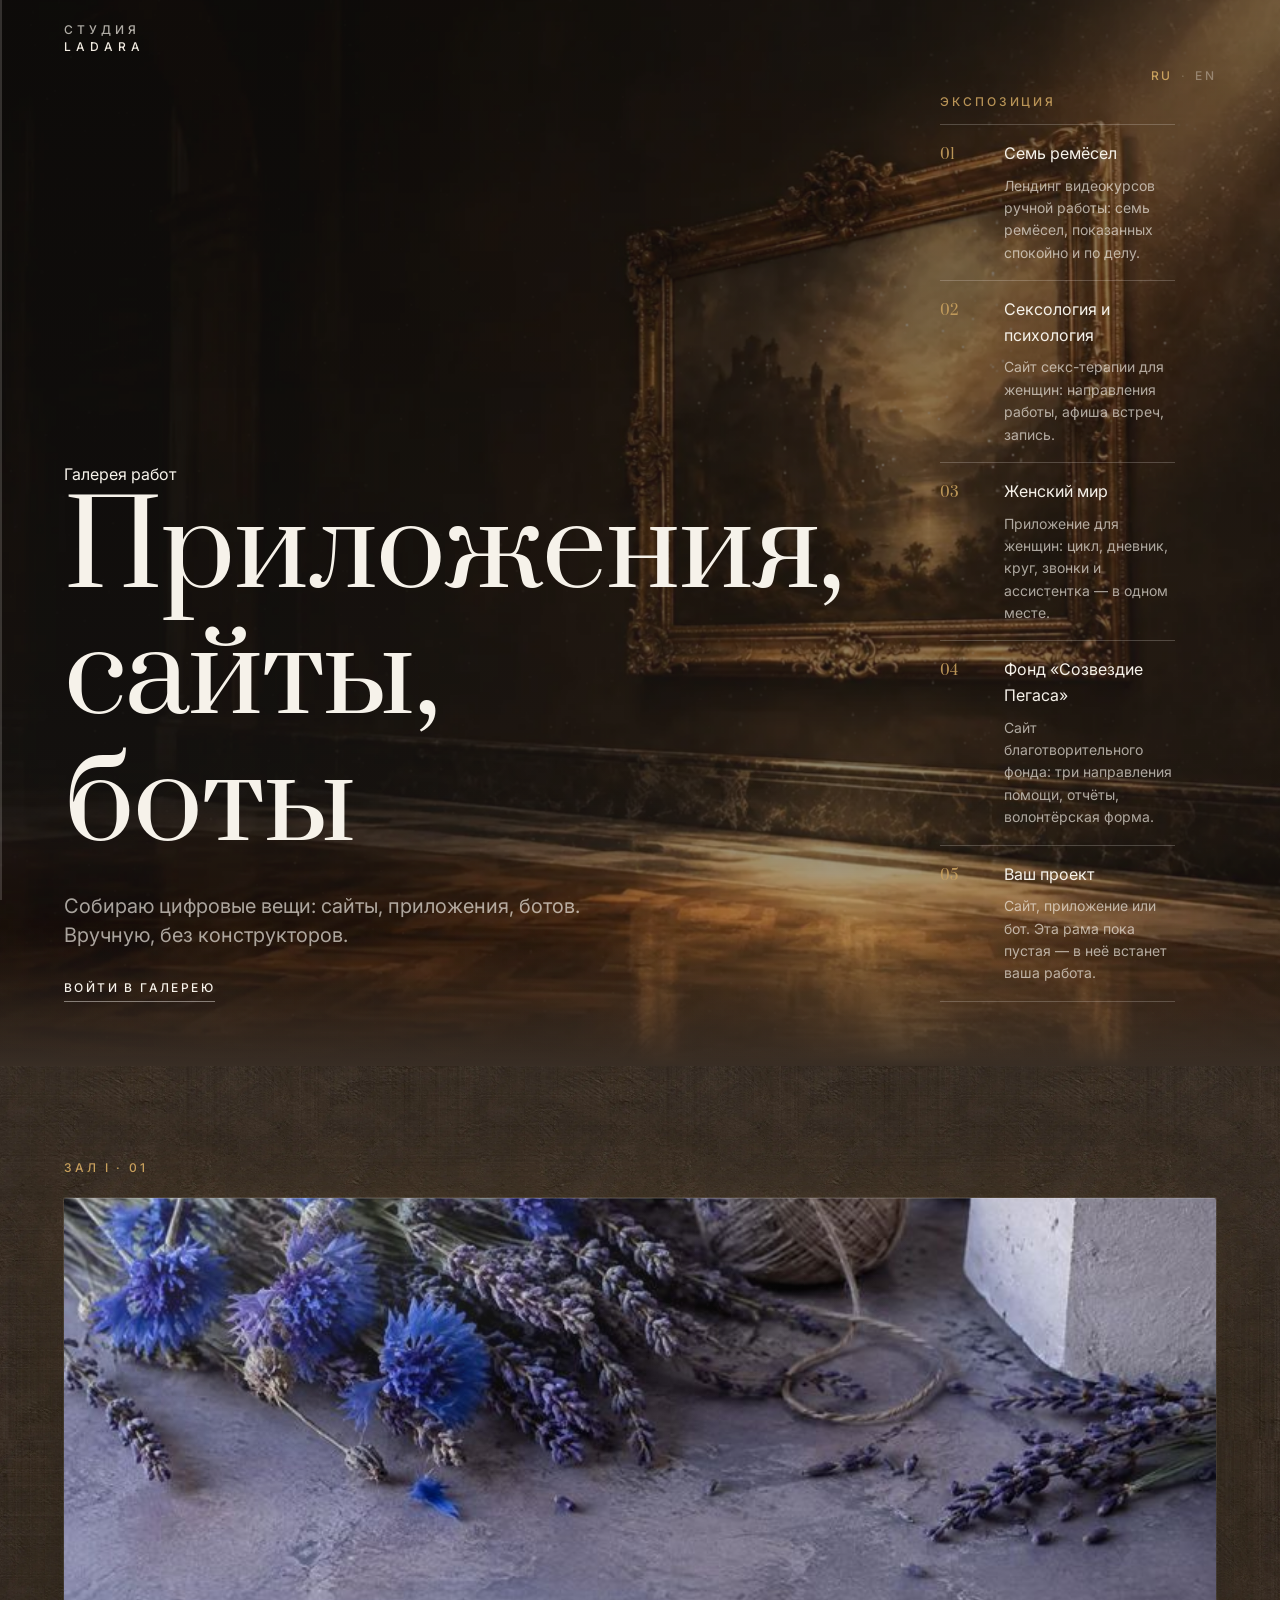
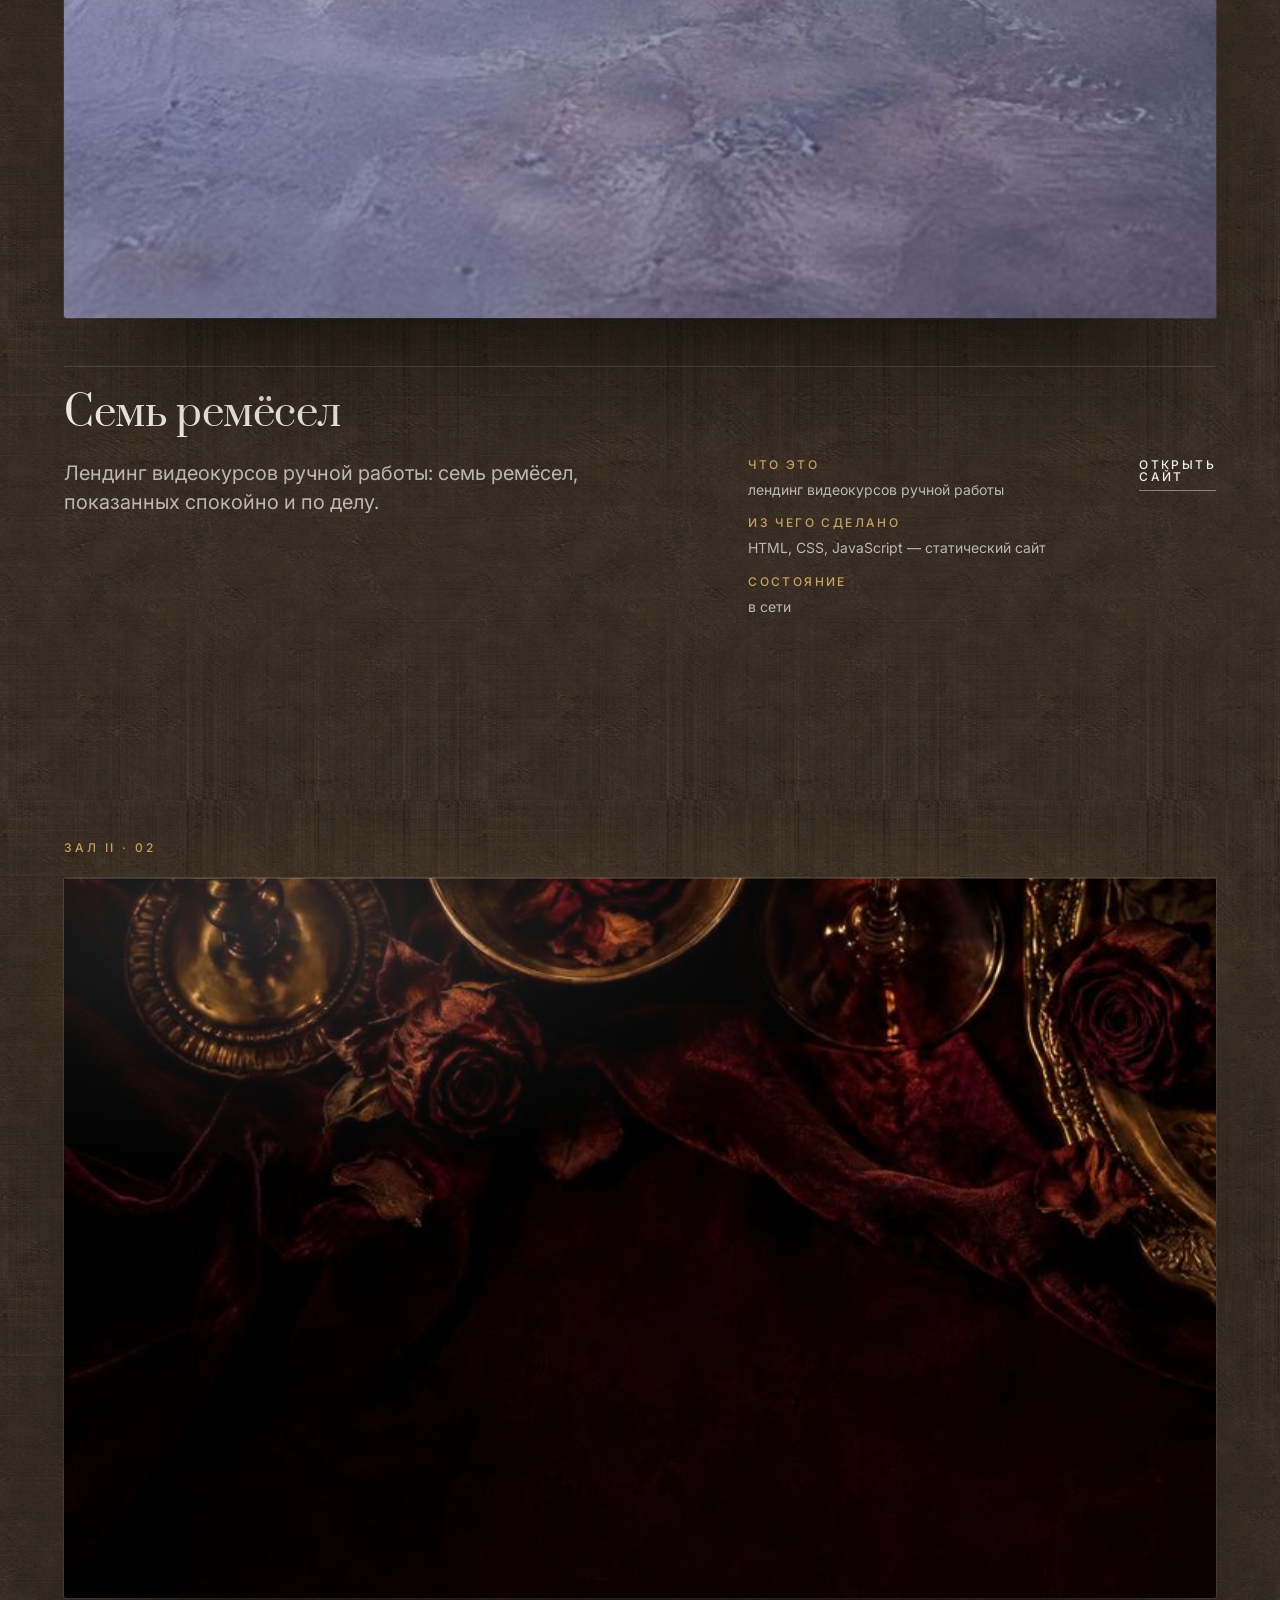
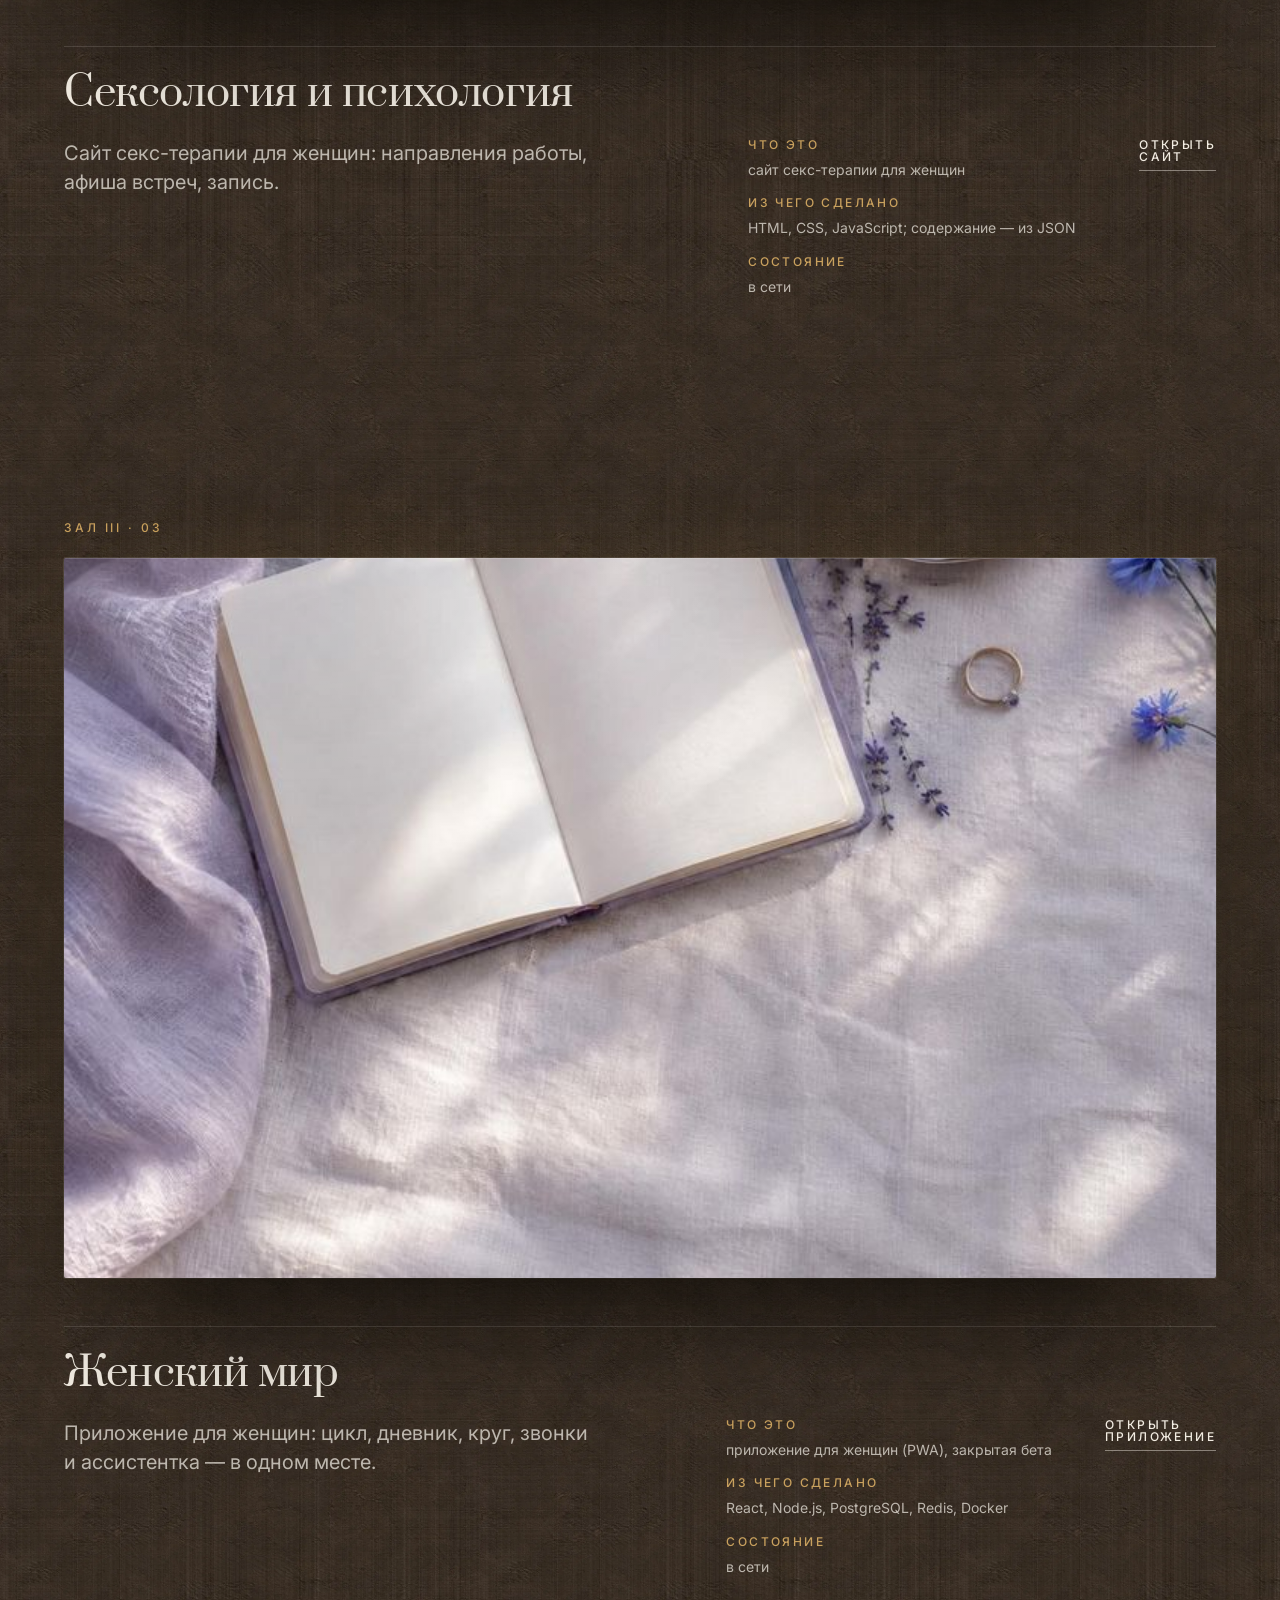
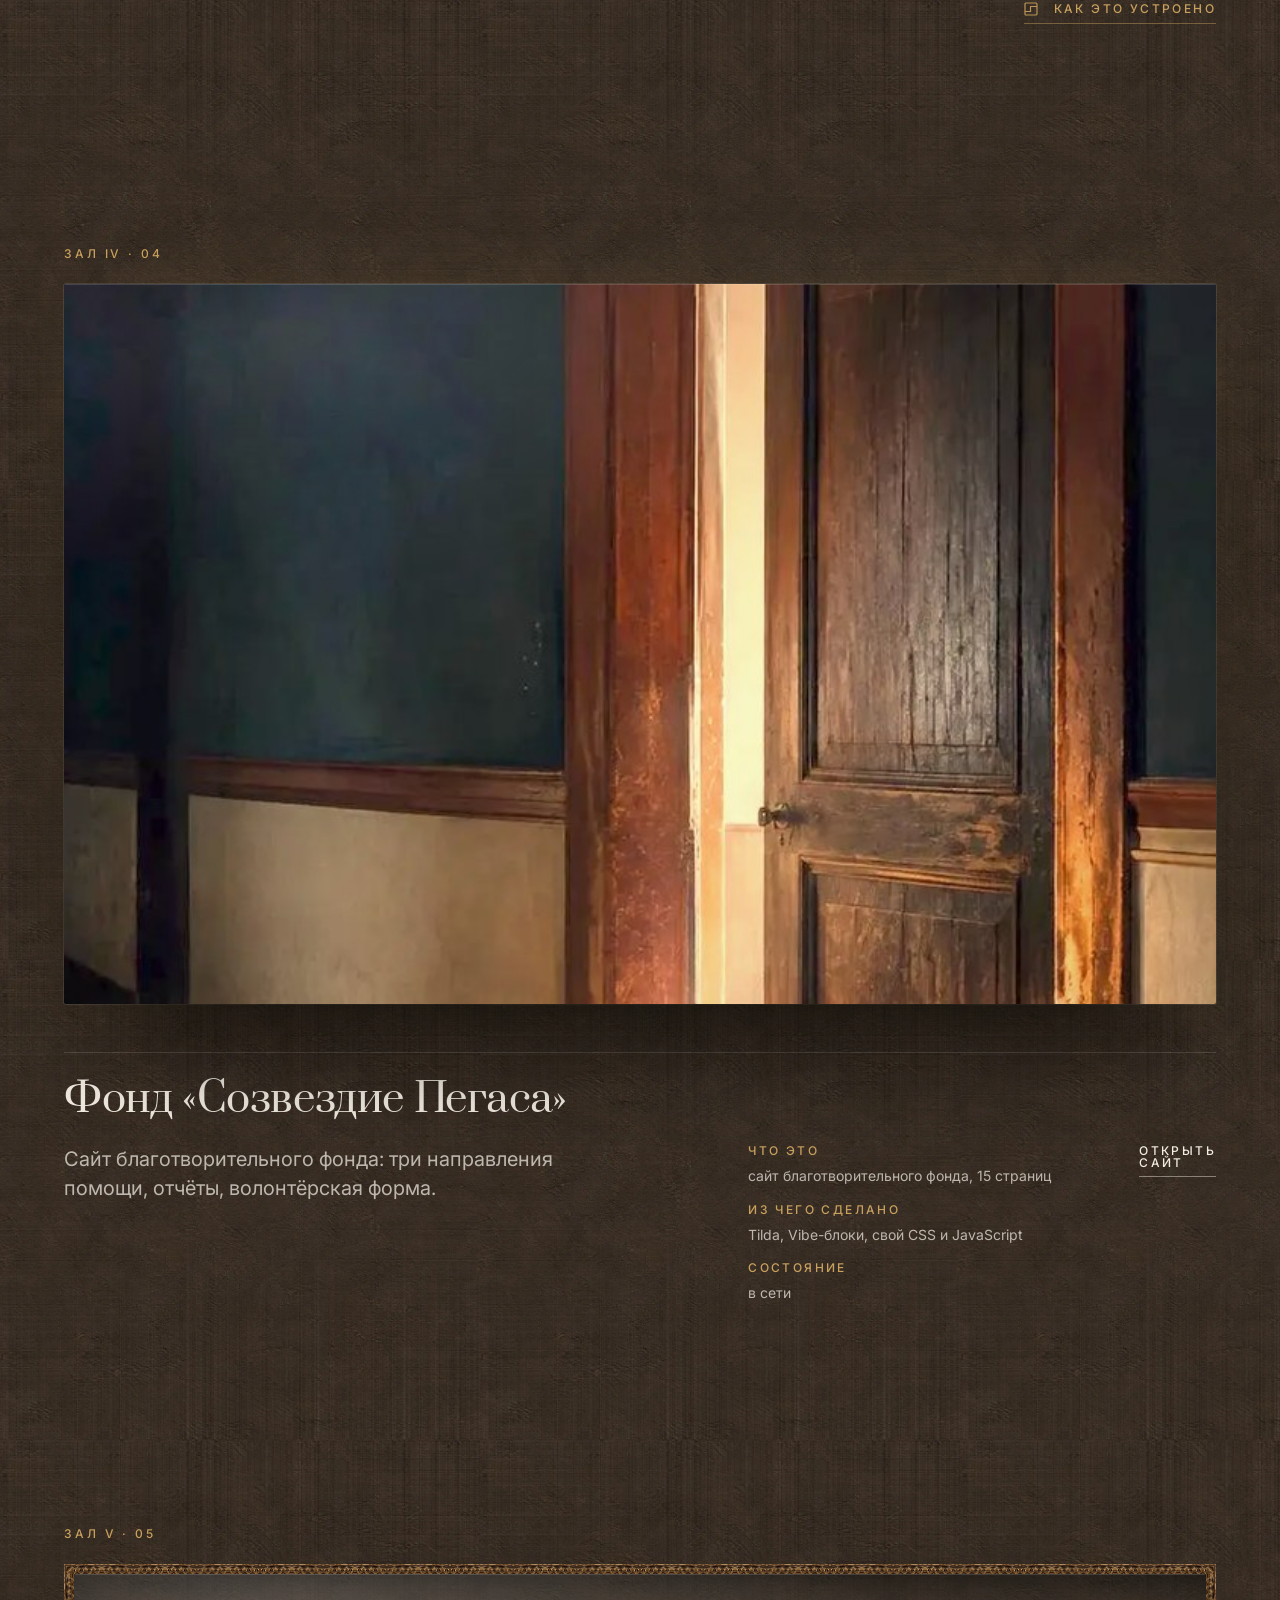
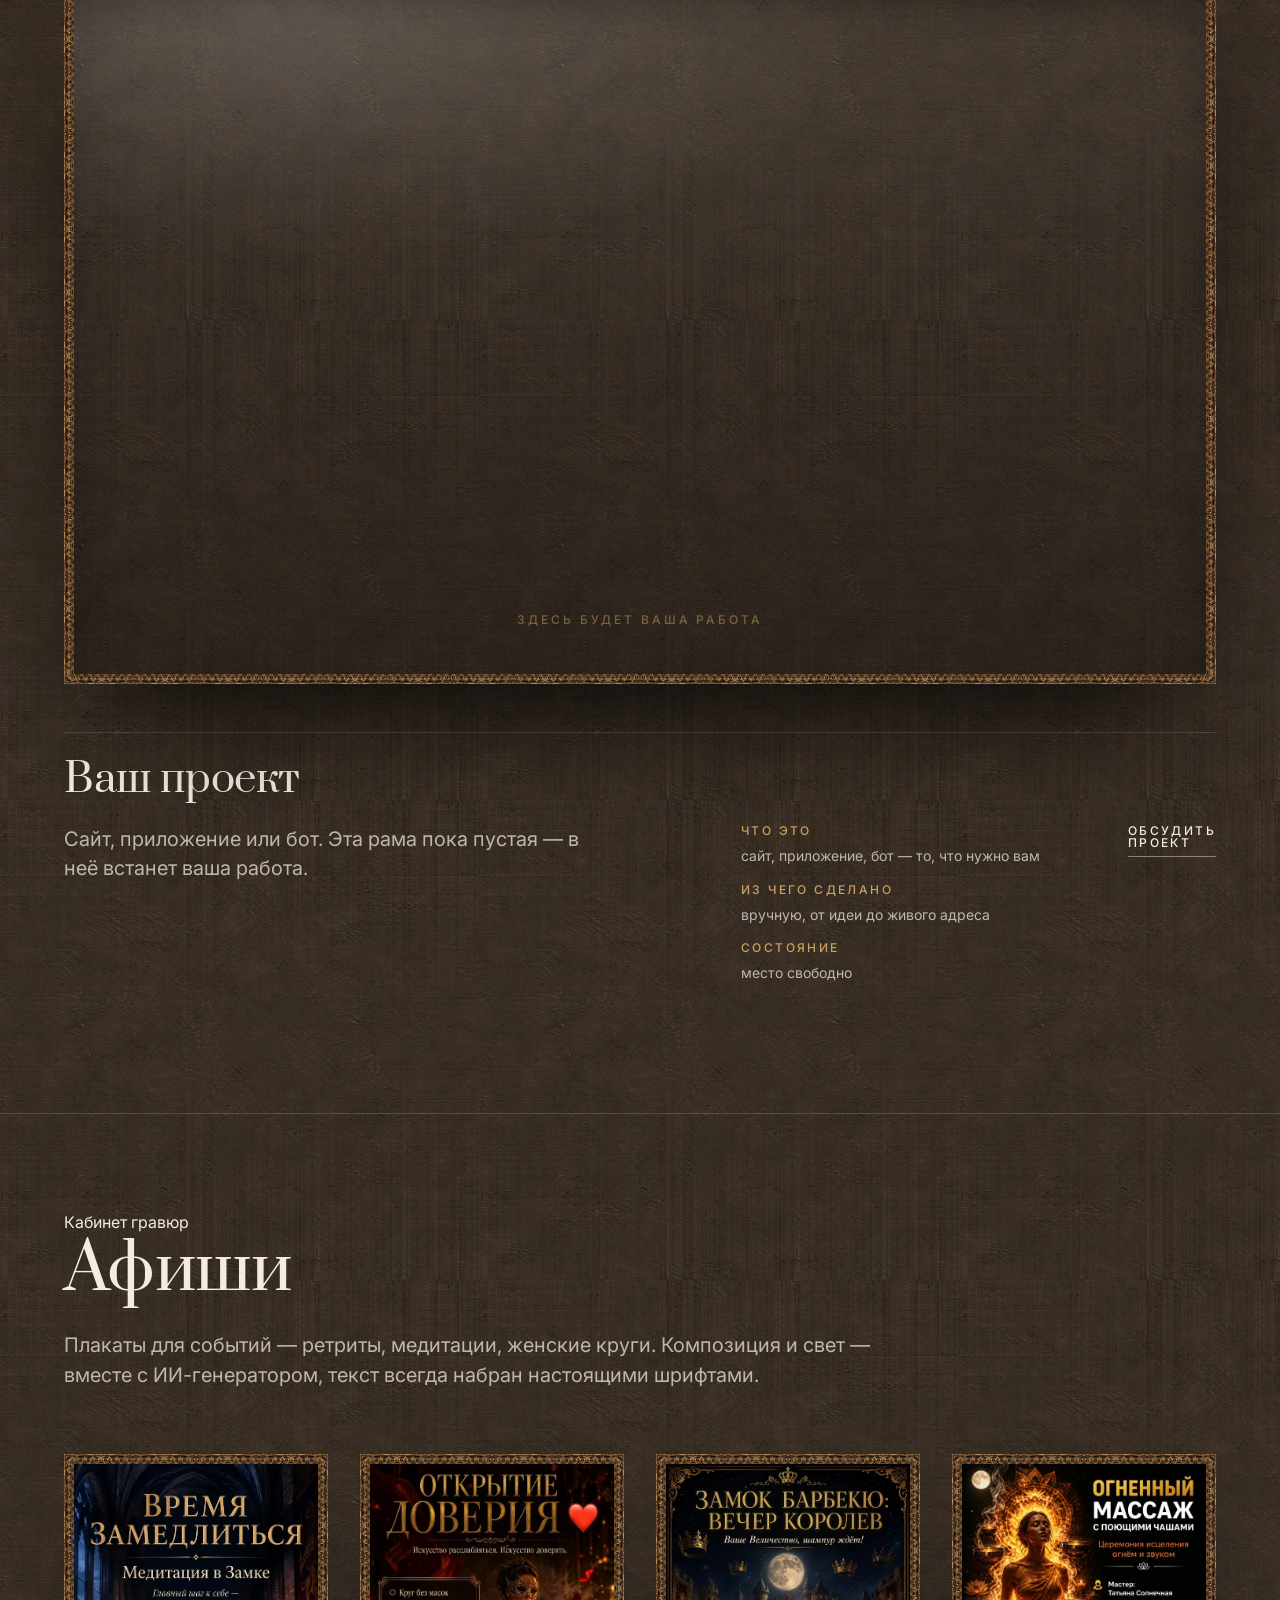
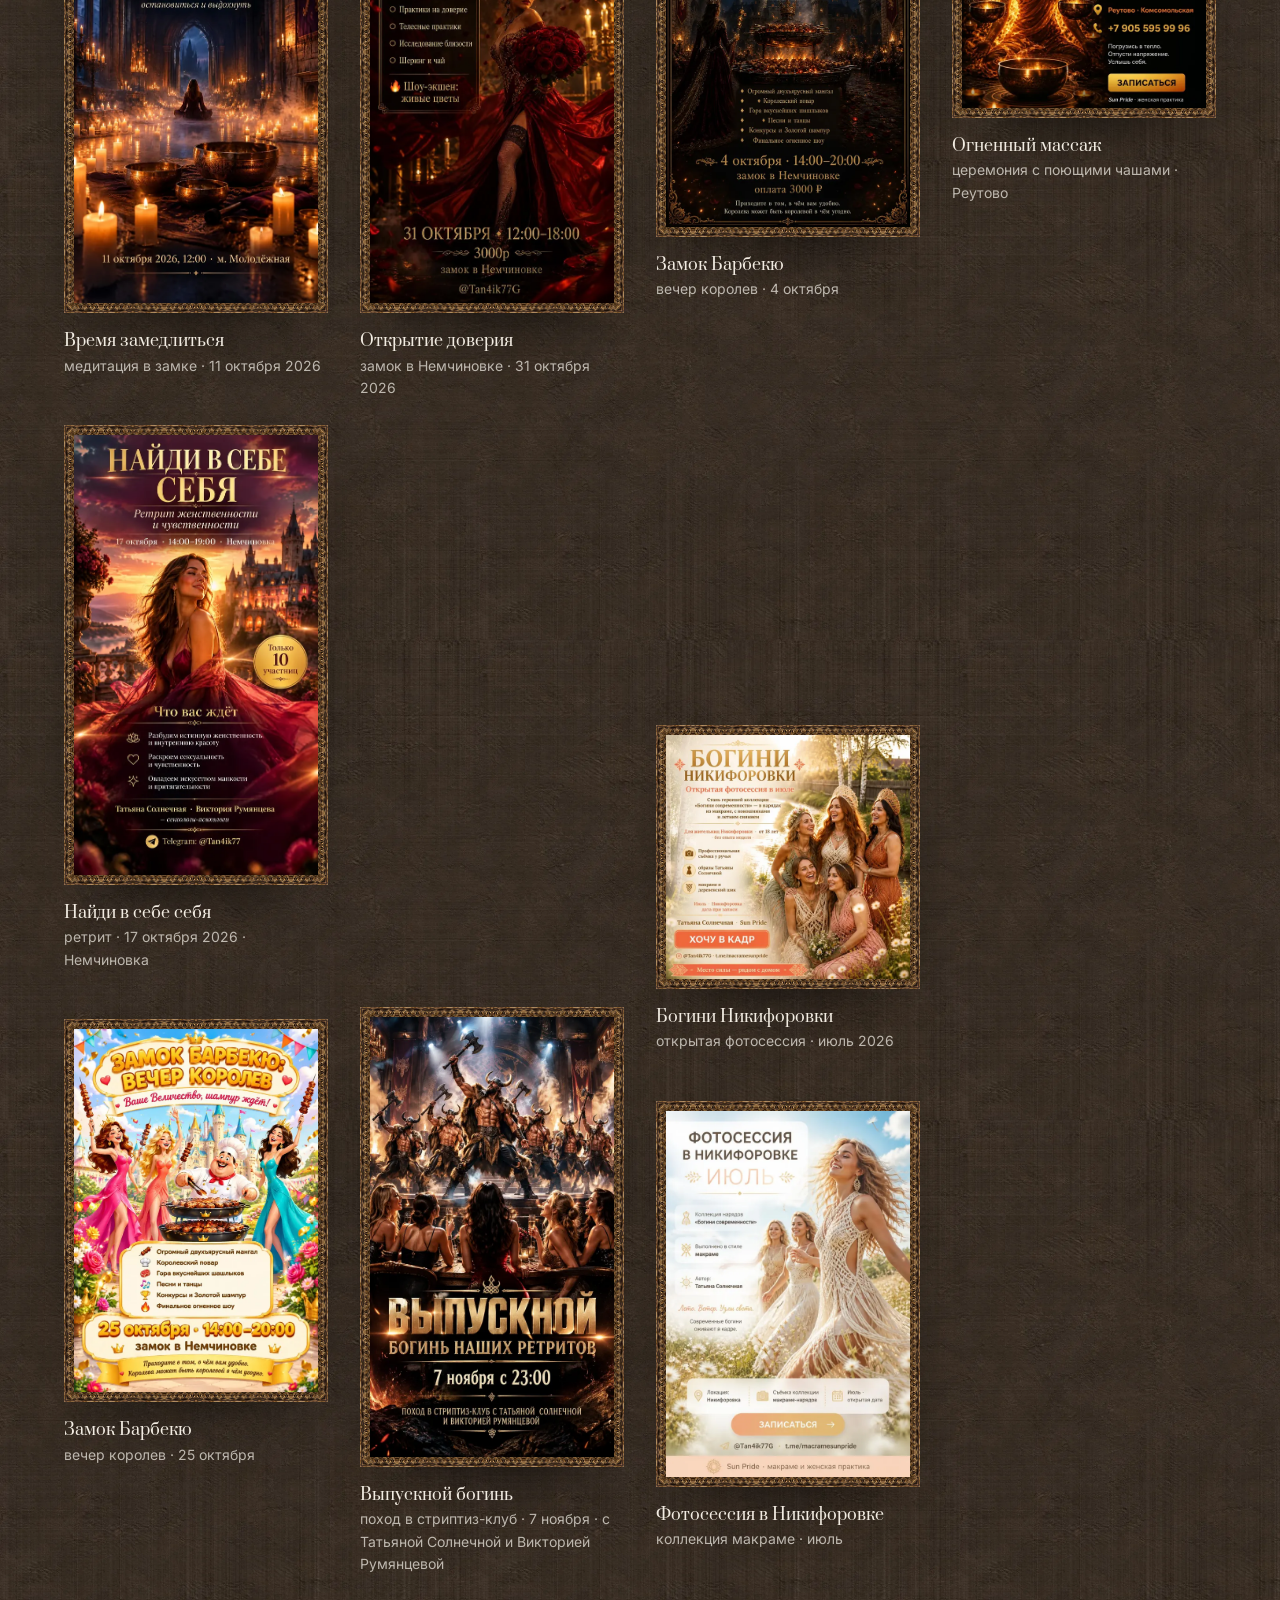
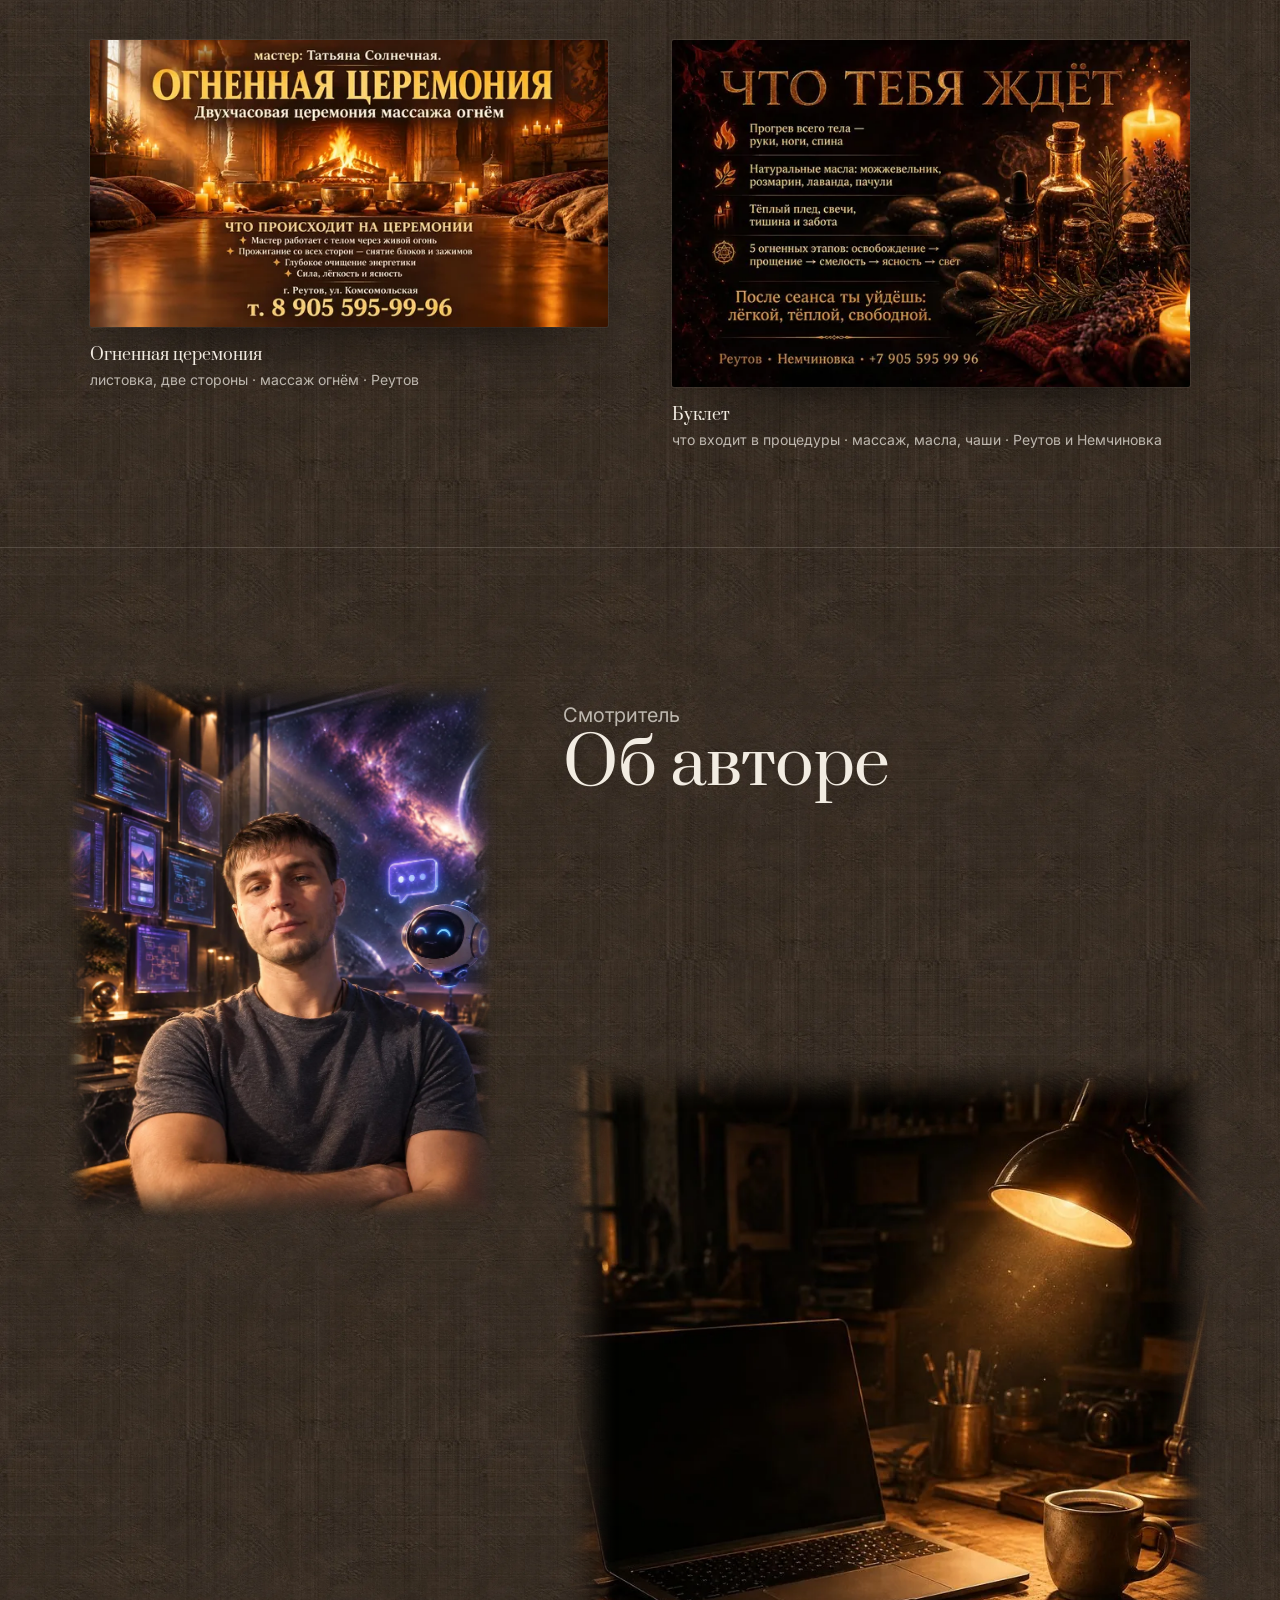
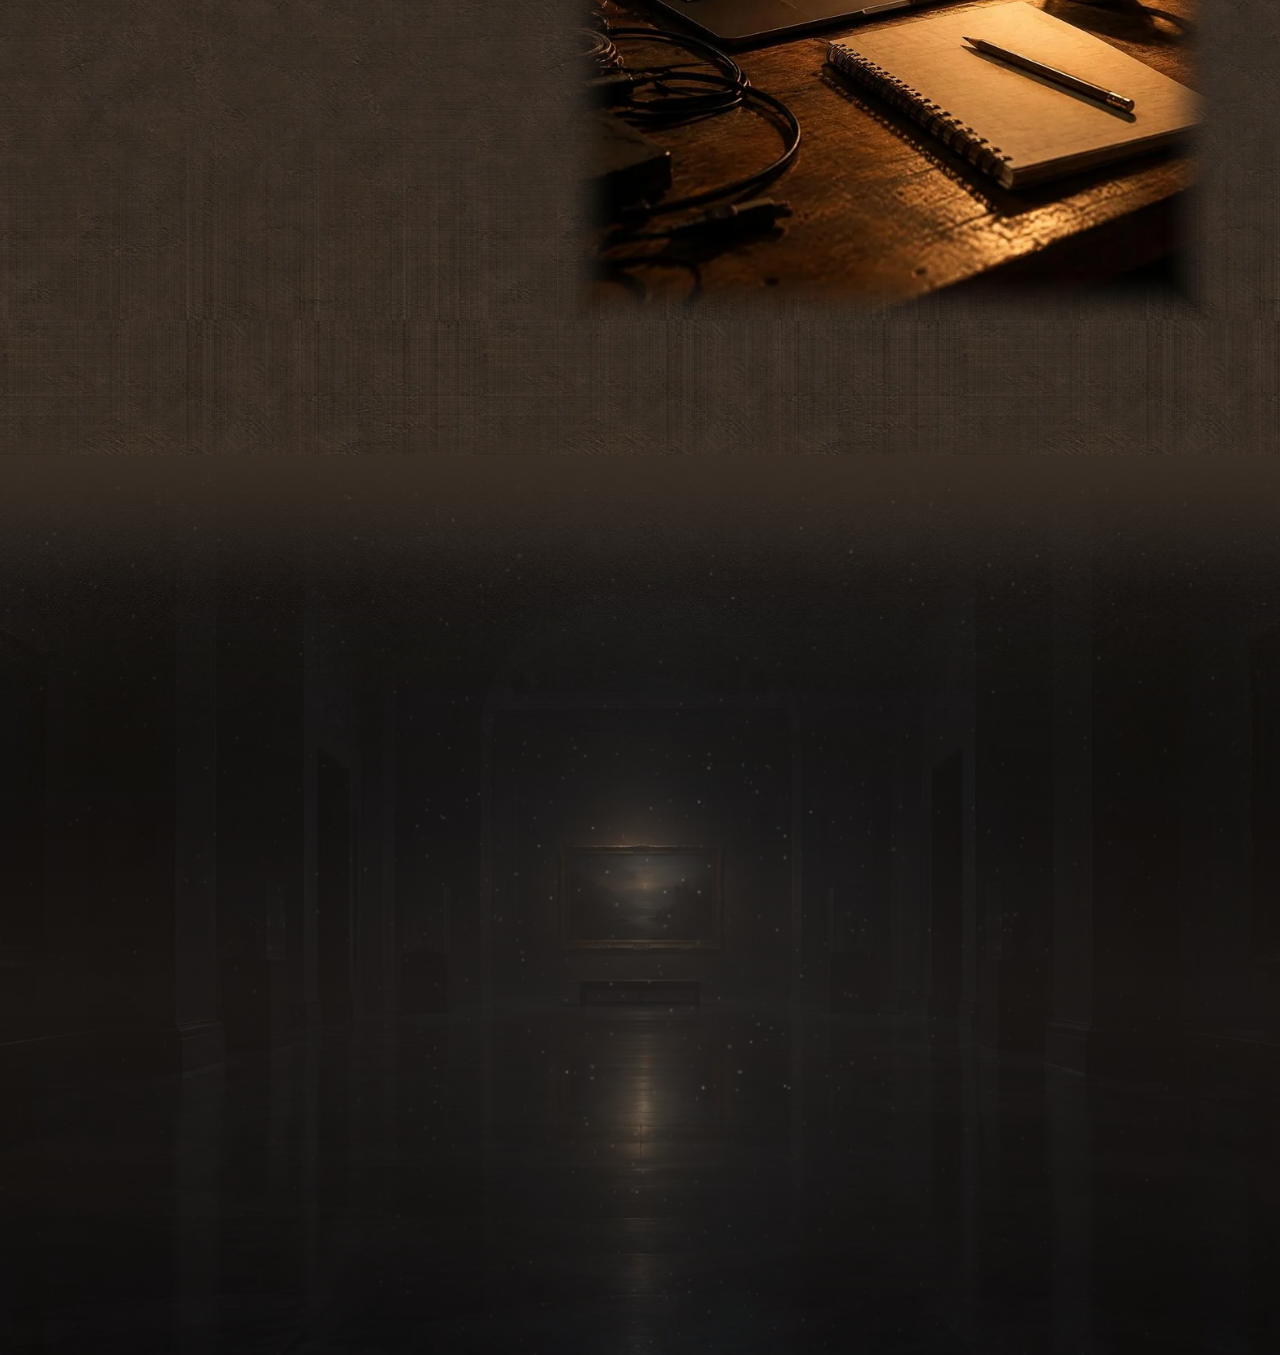
==== index.html @ 67a02efd "Телефон: вернул боковой отступ — текст снова выровнен с логотипом" ====
<!DOCTYPE html>
<html lang="ru">
<head>
<meta charset="utf-8">
<meta name="viewport" content="width=device-width, initial-scale=1">
<meta name="theme-color" content="#15120f">
<title>LADARA — работы: сайты, приложения, боты</title>
<meta name="description" content="Каталог работ студии LADARA: сайты, приложения и боты. Живые экспонаты — «Семь ремёсел», «Сексология и психология», «Женский мир», фонд «Созвездие Пегаса».">
<link rel="canonical" href="https://makaka119911-oss.github.io/ladara/">
<link rel="alternate" hreflang="ru" href="https://makaka119911-oss.github.io/ladara/">
<link rel="alternate" hreflang="en" href="https://makaka119911-oss.github.io/ladara/en/">
<link rel="alternate" hreflang="x-default" href="https://makaka119911-oss.github.io/ladara/">
<meta property="og:type" content="website">
<meta property="og:site_name" content="LADARA">
<meta property="og:title" content="LADARA — сайты, приложения и боты">
<meta property="og:description" content="Собираю сайты, приложения и чат-боты сам, без конструкторов. Работы можно рассмотреть вблизи — как в музее.">
<meta property="og:locale" content="ru_RU">
<meta property="og:url" content="https://makaka119911-oss.github.io/ladara/">
<meta property="og:image" content="https://makaka119911-oss.github.io/ladara/img/og-card.jpg">
<meta property="og:image:width" content="1200">
<meta property="og:image:height" content="630">
<meta name="twitter:card" content="summary_large_image">
<meta name="twitter:title" content="LADARA — сайты, приложения и боты">
<meta name="twitter:description" content="Собираю сайты, приложения и чат-боты сам, без конструкторов. Работы можно рассмотреть вблизи — как в музее.">
<meta name="twitter:image" content="https://makaka119911-oss.github.io/ladara/img/og-card.jpg">
<meta property="og:image:alt" content="Тёмный музейный зал: человек перед большой картиной в золотой раме, тёплый свет свечей">
<link rel="preconnect" href="https://fonts.googleapis.com">
<link rel="preconnect" href="https://fonts.gstatic.com" crossorigin>
<link href="https://fonts.googleapis.com/css2?family=Prata&family=Inter:wght@300;400;500;600&display=swap" rel="stylesheet">
<link rel="preload" as="image" href="img/hero-phone.webp?v=2" media="(max-width:767px)">
<link rel="preload" as="image" href="img/hero-desk.webp" media="(min-width:768px)">
<link rel="stylesheet" href="style.css?v=46">
</head>
<body>

<a class="brand" href="#top"><span>студия</span>LADARA</a>
<!-- Переключатель языка: русский основной, английский — тем же адресом с ?lang=en.
     Оформлен как подпись студии (вразрядку, мелкими), текущий язык подсвечен бронзой. -->
<nav class="lang" id="lang" aria-label="Язык">
  <a href="?lang=ru" data-lang="ru">RU</a><span aria-hidden="true">·</span><a href="?lang=en" data-lang="en">EN</a>
</nav>
<div class="rail" aria-hidden="true"><i id="railFill"></i></div>
<div class="counter"><b id="hallNum">Обложка</b><span id="hallTotal"></span></div>
<nav class="plan" id="plan" aria-label="План залов"></nav>

<!-- ОБЛОЖКА -->
<header class="cover" id="top">
  <div class="cover__media">
    <!-- Слой дыхания: фотография и пыль вместе очень медленно приближаются и отходят.
         Обёртка нужна, чтобы не трогать transform самой картинки (там параллакс) и не сдвигать
         ::after медиа-слоя — им гасится край в тон стены, и его сдвиг обнажил бы полосу на стыке. -->
    <div class="cover__drift">
      <picture>
        <source media="(min-width:768px)" srcset="img/hero-desk.webp">
        <img src="img/hero-phone.webp?v=2" alt="Тёмный музейный зал: золочёная рама в луче света, тёплый отблеск на паркете" fetchpriority="high">
      </picture>
      <!-- пыль в свете зала: рисуется из data.js (блок effects), без неё страница выглядит как раньше -->
      <canvas id="coverDust" aria-hidden="true"></canvas>
    </div>
  </div>
  <div class="cover__inner">
    <div class="cover__lead">
      <p class="eyebrow" id="coverKicker">Каталог работ</p>
      <h1 id="coverTitle">Сайты, приложения,<br>боты</h1>
      <p class="cover__offer" id="coverOffer"></p>
      <a class="cta" href="#exp" id="coverCta">Смотреть экспозицию</a>
    </div>
    <!-- перечень работ: виден сразу, без прокрутки -->
    <nav class="index" id="coverIndex" aria-label="Работы"></nav>
  </div>
</header>

<!-- РАЗВОРОТЫ: рисуются из data.js -->
<main id="spreads"></main>

<noscript>
  <section class="spread"><p class="label__title">Экспонаты: Семь ремёсел · Сексология и психология · Женский мир</p></section>
</noscript>

<!-- ПЕЧАТНЫЕ РАБОТЫ -->
<section class="posters" id="posters">
  <div class="posters__inner">
    <p class="eyebrow rv" id="postersKicker" style="--rv-d:0ms"></p>
    <h2 class="rv" id="postersTitle" style="--rv-d:60ms"></h2>
    <p class="posters__lead rv" id="postersLead" style="--rv-d:120ms"></p>
    <div class="posters__wall" id="postersWall"></div>
    <div id="posterLeaflet"></div>
  </div>
</section>

<!-- МАСТЕР -->
<section class="about" id="about">
  <div class="about__inner">
    <figure class="about__photo rv" style="--rv-d:0ms">
      <img id="authorPhoto" src="img/autor.webp?v=2" alt="Портрет автора" loading="lazy">
    </figure>
    <div class="about__text rv" style="--rv-d:120ms">
      <p class="eyebrow" id="aboutKicker">Смотритель</p>
      <h2 id="aboutTitle">Об авторе</h2>
      <div id="aboutBody"></div>
      <figure class="about__workshop rv" style="--rv-d:200ms">
        <img id="authorWorkshop" src="img/about-workshop.webp?v=2" alt="Рабочий стол в мастерской" loading="lazy">
      </figure>
    </div>
  </div>
</section>

<!-- КОЛОФОН -->
<footer class="colophon" id="contact">
  <div class="colophon__media"><img src="img/outro.jpg" alt="Пустой зал музея с тёплым светом" loading="lazy">
    <!-- пыль в свете: та же, что на обложке — вошли в зал и вышли из зала -->
    <canvas id="colophonDust" aria-hidden="true"></canvas></div>
  <div class="colophon__inner rv">
    <p class="eyebrow" id="outroKicker">Конец экспозиции</p>
    <h2 id="outroTitle">Нужно похожее?</h2>
    <p class="colophon__lead" id="outroText"></p>

    <div class="colophon__cols rv" style="--rv-d:160ms">
      <div>
        <p class="colophon__k">Связаться</p>
        <p><a class="cta" href="https://t.me/LADAR888" target="_blank" rel="noopener" id="contactTg">@LADAR888</a></p>
        <p><a class="cta" href="mailto:makaka119911@gmail.com" id="contactMail">makaka119911@gmail.com</a></p>
      </div>
      <div>
        <p class="colophon__k">Студия</p>
        <p class="colophon__v">LADARA</p>
        <p class="colophon__v" id="colophonYear"></p>
      </div>
      <div>
        <p class="colophon__k">Экспонатов</p>
        <p class="colophon__v" id="colophonCount"></p>
      </div>
    </div>
    <p class="colophon__note" id="outroNote"></p>
  </div>
</footer>

<!-- РАССМАТРИВАНИЕ -->
<div class="viewer" id="viewer" hidden>
  <button class="viewer__close" id="viewerClose" aria-label="Закрыть">✕</button>
  <button class="viewer__nav viewer__nav--prev" id="viewerPrev" aria-label="Предыдущий">‹</button>
  <button class="viewer__nav viewer__nav--next" id="viewerNext" aria-label="Следующий">›</button>
  <div class="viewer__stage" id="viewerStage">
    <div class="viewer__art" id="viewerArt"></div>
  </div>
  <div class="viewer__foot">
    <p class="viewer__caption" id="viewerCaption"></p>
    <div class="viewer__info" id="viewerInfo"></div>
    <p class="viewer__hint" id="viewerHint"></p>
  </div>
</div>

<!-- ЧЕРТЁЖ: схема «как это устроено». Отдельный слой поверх зала, потому что у схемы своя подача
     (светлая тема, свои цвета) — это чужой язык рядом с тёмным музеем, в разворот её не ставим.
     Файл ~750 КБ, поэтому адрес подставляется и грузится только при открытии. -->
<div class="scheme" id="scheme" hidden>
  <div class="scheme__head">
    <p class="scheme__cap" id="schemeCap"></p>
    <a class="cta scheme__open" id="schemeOpen" href="#" target="_blank" rel="noopener">Открыть в новой вкладке</a>
  </div>
  <div class="scheme__stage"><iframe id="schemeFrame" title="Схема устройства" loading="lazy"></iframe></div>
  <button class="scheme__close" id="schemeClose" aria-label="Закрыть чертёж">✕</button>
</div>

<script src="data.js?v=19"></script>
<script src="script.js?v=37"></script>
<script src="dust.js?v=3"></script>
</body>
</html>
---- style.css ----
/* =========================================================================
   LADARA — каталог работ. Оформление.
   Дисциплина: только значения из шкал ниже. Никаких «магических» чисел —
   именно их разнобой (17 кеглей, 20 отступов) делал прежнюю версию дешёвой.
   ========================================================================= */
:root{
  /* отступы: шаг 8 */
  --s1:8px;  --s2:16px; --s3:24px; --s4:32px;
  --s5:48px; --s6:64px; --s7:96px; --s8:128px;
  /* кегли: ровно восемь */
  --t1:12px; --t2:14px; --t3:16px; --t4:20px;
  --t5:28px; --t6:40px; --t7:64px; --t8:clamp(48px,9vw,132px);
  /* поля страницы и ширина набора */
  --pad:clamp(24px,5vw,96px);
  --col:1440px;

  /* тёмный зал: стена сгенерирована и выровнена, средняя яркость 41 */
  --wall:#2a2420;
  --wall-tone:#392e25;        /* средний тон текстуры стены: сюда гасим края полотен на стыках секций */
  --ink:#f2ece2;              /* 12.7:1 на стене */
  --dim:rgba(246,242,234,.7); /* 6.3:1 */
  --line:rgba(246,242,234,.16);
  --line-dark:rgba(246,242,234,.22);
  --bronze:#c9a15e;           /* 6.1:1 — на тёмном нужна светлая бронза */
  --dark:#15120f;
  --on-dark:#f6f2ea;
  --on-dark-dim:rgba(246,242,234,.66);
  --serif:'Prata',Georgia,serif;
  --sans:'Inter',system-ui,-apple-system,'Segoe UI',sans-serif;
  --ease:cubic-bezier(.22,1,.36,1);
}
*{box-sizing:border-box}
html{-webkit-text-size-adjust:100%;scroll-behavior:smooth;background:var(--wall);
  /* Страница не должна ехать вбок вообще: у сайта нет горизонтального содержимого, а сдвиг
     открывал то, что лежит за краем — сперва светлую подложку браузера, потом край фотографии.
     clip (а не hidden) — потому что не создаёт контейнер прокрутки и не мешает sticky. */
  overflow-x:hidden;
  overflow-x:clip;
  /* dark: страница тёмная, и браузер должен это знать — иначе он рисует СВОИ светлые элементы
     (полосу прокрутки в первую очередь) и они читаются как белая полоса поверх зала. */
  color-scheme:dark;
  /* Боковой жест на телефоне (системная отмашка «назад») выдёргивал браузерную подложку — поверх
     зала проходила почти белая полоса. Своей горизонтальной прокрутки у сайта нет, поэтому гасим
     край: жест больше не уводит со страницы. Прокрутка вниз-вверх от этого не меняется. */
  overscroll-behavior-x:none}
/* Полоса прокрутки — своя, тёмная: у тёмной страницы светлая полоса браузера выглядит случайной
   белой чертой у правого края. На телефоне это оверлейная полоса, её браузер красит по color-scheme;
   здесь — для больших экранов, где полоса реально видна. */
::-webkit-scrollbar{width:10px;height:10px}
::-webkit-scrollbar-track{background:rgba(21,18,15,.6)}
::-webkit-scrollbar-thumb{background:rgba(201,161,94,.35);border-radius:999px}
::-webkit-scrollbar-thumb:hover{background:rgba(201,161,94,.6)}
body{
  margin:0;color:var(--ink);font:400 var(--t3)/1.6 var(--sans);-webkit-font-smoothing:antialiased;
  background-color:var(--wall);
  background-image:url('img/wall-night.webp?v=1');
  background-repeat:repeat;background-size:480px 480px;
  overflow-x:hidden;
}
/* свет зала: статичный слой, меняются только цвет и прозрачность */
body::before{
  content:"";position:fixed;inset:0;z-index:0;pointer-events:none;opacity:0;
  background:radial-gradient(120% 62% at 50% 0%,var(--hall-glow,transparent),transparent 68%);
  transition:opacity 1.2s ease,background 1.2s ease;
}
body.is-lit::before{opacity:1}
h1,h2,h3{font-family:var(--serif);font-weight:400;margin:0;line-height:1.1;letter-spacing:-.01em}
a{color:inherit}
img{max-width:100%;display:block}
a,button{-webkit-tap-highlight-color:transparent}
:focus-visible{outline:2px solid var(--bronze);outline-offset:3px}
p{margin:0}

/* ---------- служебное ---------- */
.brand{position:fixed;top:calc(var(--s3) + env(safe-area-inset-top,0px));left:var(--pad);z-index:8;text-decoration:none;
  font:500 var(--t1)/1 var(--sans);letter-spacing:.42em;text-transform:uppercase;
  color:var(--ink);transition:color .5s var(--ease),opacity .45s var(--ease)}
/* название студии: сверху «студия» вразрядку и тише, под ней LADARA */
.brand span{display:block;margin-bottom:5px;letter-spacing:.34em;color:var(--dim)}
.rail{position:fixed;left:0;top:0;bottom:0;width:2px;background:var(--line);z-index:7}
.rail i{display:block;width:100%;height:100%;background:var(--bronze);
  transform:scaleY(0);transform-origin:top;transition:transform .35s linear;will-change:transform}
.counter{position:fixed;top:calc(var(--s3) + env(safe-area-inset-top,0px));right:var(--pad);z-index:8;text-align:right;
  font-size:var(--t1);letter-spacing:.2em;text-transform:uppercase;color:var(--dim);
  transition:opacity .45s var(--ease)}
.counter b{display:block;font-weight:500;color:var(--ink)}
/* Переключатель языка: под счётчиком залов, тем же набором, что подпись студии.
   Текущий язык — бронзой, второй тише. На обложке счётчик скрыт, а переключатель виден всегда. */
.lang{position:fixed;top:calc(var(--s3) + 46px + env(safe-area-inset-top,0px));right:var(--pad);
  z-index:8;display:flex;align-items:center;gap:var(--s1);
  font:500 var(--t1)/1 var(--sans);letter-spacing:.2em;text-transform:uppercase;color:var(--dim)}
.lang a{color:inherit;text-decoration:none;opacity:.5;
  transition:color .3s var(--ease),opacity .3s var(--ease)}
.lang a:hover{opacity:1}
.lang a.on{color:var(--bronze);opacity:1}
.lang span{opacity:.3}

/* Обложка — не зал: счётчик «ОБЛОЖКА ИЗ 3» там не нужен, а бренд, пока страница не сдвинулась,
   иначе ложится на строку «Галерея работ». В залах и то и другое на месте. */
body.on-cover .counter{opacity:0;pointer-events:none}
body.on-cover:not(.at-top) .brand{opacity:0;pointer-events:none}

.plan{position:fixed;left:50%;bottom:var(--s2);transform:translateX(-50%);z-index:8;
  display:none;align-items:center;gap:var(--s1);padding:var(--s1);border-radius:999px;
  background:rgba(18,15,12,.72);border:1px solid var(--line);
  box-shadow:0 18px 40px -20px rgba(0,0,0,.9);
  /* Плашка появляется на смену зала и на прокрутке, гаснет через 2,4 с.
     Иначе висела поверх текста этикетки, когда читаешь (нашёл тестировщик).
     Сама навигация не теряется: номер зала остаётся в счётчике сверху и в нити слева. */
  opacity:0;visibility:hidden;pointer-events:none;
  transition:opacity .45s var(--ease),visibility 0s linear .45s}
body.show-plan .plan{display:flex}
.plan.is-on{opacity:1;visibility:visible;pointer-events:auto;
  transition:opacity .3s var(--ease),visibility 0s}
.plan__lbl{font:500 var(--t1)/1 var(--sans);letter-spacing:.18em;text-transform:uppercase;
  color:var(--dim);padding:0 var(--s2)}
.plan a{display:grid;place-items:center;min-width:var(--s4);height:var(--s4);border-radius:999px;
  font:500 var(--t1)/1 var(--sans);color:var(--dim);text-decoration:none;
  transition:background .35s var(--ease),color .35s var(--ease)}
.plan a.on{background:var(--bronze);color:#20180f}
@media (max-width:479px){ .plan__lbl{display:none} .plan a{min-width:var(--s4);height:var(--s4)} }

/* ---------- обложка ---------- */
.cover{position:relative;min-height:100svh;display:flex;align-items:flex-end;overflow:hidden}
.cover__media{position:absolute;inset:0;z-index:0}
/* Дыхание кадра: фотография и пыль вместе очень медленно приближаются и отходят — 2 % за 26 секунд.
   Это не движение, которое ловит глаз, а признак жизни: кадр перестаёт быть фотографией.
   Анимируем отдельную обёртку, потому что transform картинки занят параллаксом, а у медиа-слоя
   трогать нельзя: внутри него ::after — растворение края в тон стены, и сдвиг обнажил бы полосу.
   Выключить: effects.breath = false в data.js (скрипт ставит на body класс no-breath). */
.cover__drift{position:absolute;inset:0;animation:breath 20s ease-in-out infinite alternate}
@keyframes breath{from{transform:scale(1)}to{transform:scale(1.025)}}
.no-breath .cover__drift{animation:none}
@media (prefers-reduced-motion:reduce){ .cover__drift{animation:none} }
.cover__media img{width:100%;height:100%;object-fit:cover;object-position:50% 40%}
/* пыль в свете зала: канвас внутри медиа-слоя, поэтому вуаль и текст остаются выше него.
   Две секции — обложка и колофон; больше нигде (в залах фон без источника света) */
#coverDust,#colophonDust{position:absolute;inset:0;width:100%;height:100%;display:block;pointer-events:none;
  transform:translate3d(var(--dx,0px),var(--dy,0px),0)}
.cover::after{content:"";position:absolute;inset:0;z-index:1;pointer-events:none;
  background:linear-gradient(to top,rgba(42,36,32,0) 0%,rgba(40,34,30,.5) 22%,rgba(30,25,22,.5) 62%,rgba(24,20,17,.55) 100%)}
.cover__inner{position:relative;z-index:2;width:100%;max-width:var(--col);margin:0 auto;
  padding:var(--s7) var(--pad) var(--s6);color:var(--on-dark);
  display:grid;gap:var(--s6);align-items:end}
@media (min-width:768px){ .cover__inner{grid-template-columns:1.15fr .85fr;gap:var(--s7)} }
.cover__lead h1{font-size:var(--t8)}
.cover__offer{margin-top:var(--s3);max-width:44ch;color:var(--on-dark-dim);font-size:var(--t4);line-height:1.45}

/* перечень работ на обложке */
.index{display:grid;align-self:end}
.index__cap{font:500 var(--t1)/1 var(--sans);letter-spacing:.24em;text-transform:uppercase;
  color:rgba(201,161,94,.9);margin-bottom:var(--s2)}
.index a{display:grid;grid-template-columns:var(--s5) 1fr;gap:var(--s2);align-items:baseline;
  padding:var(--s2) 0;border-top:1px solid var(--line-dark);text-decoration:none;color:var(--on-dark);
  transition:color .4s var(--ease)}
.index a:last-child{border-bottom:1px solid var(--line-dark)}
.index a:hover{color:#fff}
.index__n{font-family:var(--serif);font-size:var(--t2);color:rgba(201,161,94,.9)}
.index__t{font-size:var(--t3)}
.index__l{display:block;color:var(--on-dark-dim);font-size:var(--t2);margin-top:var(--s1)}
/* на телефоне перечень должен помещаться в экран — подписи прячем, остаётся номер и название */
@media (max-width:767px){ .index__l{display:none} .index a{padding:var(--s3) 0} }

/* Короткие экраны. По нашему же правилу «работы видно сразу, без прокрутки» обложка обязана
   влезать целиком: на окне 360×700 она выходила 824 px, и последний пункт списка уходил
   на 76 px под срез. Сжимаем вертикальный ритм — только шагами шкалы, только на низких окнах.
   На высоких экранах не меняется ничего. */
/* Обложка на телефоне: рама на фотографии начинается с 63 % ширины, под текст остаётся 246 px.
   Крупный заголовок (48 px — самая длинная строка 319 px) в это не влезает и заезжает на раму.
   Ставим --t5 (28 px → строка 186 px) и опускаем поддерживающий текст на шаг, чтобы иерархия
   держалась: 12 · 28 · 16. На большом экране свободно 763 px, там всё остаётся как было. */
@media (max-width:767px){
  /* max-width: жёсткий перенос из разметки убран, строки сами ложатся в 62 % ширины —
     так самая длинная строка (186 px при --t5) не доходит до рамы, которая начинается с 63 % */
  .cover__lead h1{font-size:var(--t5);max-width:62%}
  /* перенос из разметки на телефоне выключаем: строки сами ложатся в 62 % ширины.
     ВАЖНО: по обе стороны переноса в data.js обязателен пробел. Без него слова слипаются
     в одно непереносимое («приложения,боты» = 253 px), оно шире 62 % и заезжает на раму. */
  .cover__lead h1 br{display:none}
  .cover__offer{font-size:var(--t3);max-width:62%}
  /* список работ тоже уходил за раму на 18 px: шаг вниз по шкале убирает это без потери читаемости */
  .index__t{font-size:var(--t2)}
  /* подпись — метка, а не текст: иначе она одного кегля с лидом и иерархия рушится */
  .cover__lead .eyebrow{font:500 var(--t1)/1 var(--sans);letter-spacing:.24em;
    text-transform:uppercase;color:rgba(201,161,94,.9)}

  /* Метка «Галерея работ» — подпись зала, а не строка лида: встаёт наверху, сразу под
     подписью студии (так читается «студия LADARA · галерея работ», а заголовок остаётся
     главным внизу). Внутренний блок растягиваем на всю обложку иначе absolute отсчитывался бы
     от его верха, а тот зависит от высоты текста; строки лида при этом прижимаются книзу.
     Зазор «дышит»: доля высоты обложки, но не меньше s3 и не больше s5 от подписи студии —
     на низком окне (600 px) фиксированные 85 px оставляли до заголовка всего 13 px.
     29 px — высота подписи студии: 12 (студия) + 5 (отступ) + 12 (LADARA). */
  .cover__inner{align-self:stretch;align-content:end}
  .cover__lead .eyebrow{position:absolute;left:var(--pad);margin:0;
    top:clamp(calc(var(--s3) + 29px + var(--s3)),12%,calc(var(--s3) + 29px + var(--s5)))}
}

@media (max-height:800px){
  /* Нижний отступ задаёт, насколько высоко стоит весь текстовый блок обложки: он прижат книзу,
     поэтому отступ работает как подъём. Мастер посмотрел на живом — «поднять надпись»:
     было --s3 (24 px), стало --s6 (64 px), блок поднялся на 40 px, список работ встал в 64 px
     от низа экрана. Зазор между табличкой и списком остался прежним (--s4). */
  .cover__inner{padding-top:var(--s6);padding-bottom:var(--s6);gap:var(--s4)}
  /* Четыре зала вместо трёх: список вырос на строку, и заголовок поднимался к метке — она приколота
     под подписью студии, и между ними оставалось 2 px (было видно, что метка снова липнет к заголовку).
     Освобождаем высоту: шаг строки — три четверти --s2 (46 px на палец), у шапки списка шаг вниз. */
  .index a{padding:calc(var(--s2) * .75) 0}
  .index__cap{margin-bottom:var(--s1)}
}
@media (max-height:680px){
  .cover__inner{padding-top:var(--s4);gap:var(--s3)}
  .cover__offer{font-size:var(--t3)}
  .index a{padding:var(--s1) 0}
}

/* ---------- притяжение прокрутки к стыкам залов ----------
   Было на CSS (scroll-snap-type: proximity) — на телефоне вышло рывками: движок сам решает,
   когда дотягивать, тянет до ~200 px (треть экрана) без предупреждения и дёргает во время
   инерции. Смысл тот же, но под нашим контролем — в script.js, блок «притяжение прокрутки». */

/* кнопка — типографская */
.cta{display:inline-block;text-decoration:none;font:500 var(--t1)/1 var(--sans);
  letter-spacing:.2em;text-transform:uppercase;color:inherit;position:relative;padding-bottom:var(--s1)}
.cta::after{content:"";position:absolute;left:0;right:0;bottom:0;height:1px;background:currentColor;
  opacity:.45;transform-origin:left;transition:transform .5s var(--ease),opacity .5s var(--ease)}
.cta:hover::after{transform:scaleX(1.06);opacity:1}
.cover .cta{margin-top:var(--s4)}

/* ---------- разворот работы ---------- */
.spread{position:relative;z-index:1;padding:var(--s6) 0 var(--s7)}
/* на большом экране воздух между разворотами шире — как между листами каталога */
@media (min-width:768px){ .spread{padding:var(--s7) 0 var(--s8)} }
.spread__inner{max-width:var(--col);margin:0 auto;padding:0 var(--pad)}
.spread__num{font:500 var(--t1)/1 var(--sans);letter-spacing:.24em;text-transform:uppercase;
  color:var(--bronze);margin-bottom:var(--s3)}
.plate{position:relative;margin:0;cursor:zoom-in}
.plate img{width:100%;aspect-ratio:16/10;object-fit:cover;border-radius:2px;
  box-shadow:0 60px 120px -50px rgba(0,0,0,.95), 0 0 0 1px rgba(246,242,234,.10),
             0 0 90px -30px rgba(201,161,94,.25)}
@media (max-width:767px){ .plate img{aspect-ratio:4/5} }
.plate__zoom{position:absolute;z-index:1;right:var(--s3);bottom:var(--s3);   /* выше слоя стекла */
  border:1px solid rgba(255,255,255,.4);background:rgba(21,18,15,.5);color:#fff;
  font:500 var(--t1)/1 var(--sans);letter-spacing:.14em;text-transform:uppercase;
  padding:var(--s2) var(--s3);border-radius:999px;cursor:pointer;
  opacity:0;transform:translateY(var(--s1));transition:opacity .4s var(--ease),transform .4s var(--ease)}
/* Стекло витрины на карточке работы. Слой лежит над картинкой, но ниже кнопки «Рассмотреть»
   и не ловит касания (pointer-events:none), поэтому нажатия и зум работают как работали.
   Блик статичный: у настоящего стекла отражение привязано к свету в зале, а не к листу.

   Как искали: ровный блик (подъём угла +8 из 255, выше 15 — 0,6 % кадра) глазом не читался вовсе;
   узкая полоса читалась, но как наклейка («не красиво» — брат). Остановились на мягком световом
   пятне у верхнего угла: у него нет краёв, резкость профиля 0,20 против 0,41 у полосы. В просмотре
   (#viewer) стекла нет намеренно: там работу рассматривают вплотную, и блик мешал бы читать. */
.plate::after{content:"";position:absolute;inset:0;border-radius:2px;pointer-events:none;
  background:
    linear-gradient(180deg,rgba(255,255,255,.14) 0,rgba(255,255,255,.14) 1px,rgba(255,255,255,0) 1px),
    radial-gradient(72% 46% at 18% 6%,rgba(255,255,255,.15),rgba(255,255,255,.05) 42%,
      rgba(255,255,255,0) 78%)}
.plate:hover .plate__zoom,.plate:focus-within .plate__zoom{opacity:1;transform:none}
@media (hover:none){ .plate__zoom{opacity:1;transform:none} }

/* Зал-приглашение: пустая рама — тот же багет, что у работ, но внутри не картина, а стена:
   мягкое светлое пятно сверху и тень от снятого холста. Так место читается свободным,
   а не «картинка не загрузилась». Подпись внутри — маленькая, вразрядку, не в фокусе. */
.plate--empty{aspect-ratio:16/10;cursor:default;display:grid;place-items:end center;
  padding-bottom:var(--s5);border:var(--fr) solid transparent;
  border-image:url('img/baget.webp?v=2') 36 / var(--fr) repeat;
  background:
    radial-gradient(120% 85% at 50% 0%,rgba(255,235,205,.06),rgba(255,235,205,0) 62%),
    linear-gradient(180deg,rgba(255,255,255,.035),rgba(0,0,0,.22));
  box-shadow:inset 0 40px 70px -40px rgba(0,0,0,.9),0 60px 120px -50px rgba(0,0,0,.95)}
@media (max-width:767px){ .plate--empty{aspect-ratio:4/5} }
.plate__note{font:500 var(--t1)/1 var(--sans);letter-spacing:.24em;text-transform:uppercase;
  color:rgba(201,161,94,.5);text-align:center}

/* этикетка: строгая сетка, как в каталоге */
.label{display:grid;gap:var(--s3) var(--s4);margin-top:var(--s5);
  grid-template-columns:repeat(12,1fr);border-top:1px solid var(--hall-accent,var(--line));
  padding-top:var(--s3)}
@media (max-width:767px){
  .label{grid-template-columns:1fr}
  /* иначе дети просят «span 6» и сетка схлопывает заголовок в узкую колонку */
  .label__title,.label__line,.label__facts,.label__link{grid-column:1 / -1}
}
.label__title{font-size:var(--t6);grid-column:1 / span 6}
@media (max-width:767px){ .label__title{font-size:var(--t5)} }
.label__line{grid-column:1 / span 6;color:var(--dim);font-size:var(--t4);line-height:1.45}
.label__facts{grid-column:8 / span 4;display:grid;gap:var(--s2)}
.label__facts div{display:grid;gap:var(--s1)}
.label__facts dt{font:500 var(--t1)/1 var(--sans);letter-spacing:.2em;text-transform:uppercase;color:var(--bronze)}
.label__facts dd{margin:0;color:var(--dim);font-size:var(--t2)}
.label__link{grid-column:12 / span 1;justify-self:end;align-self:start}
/* Кнопка «Как это устроено» — вторичным тоном (бронза), со знаком чертежа: рамка с линией внутри.
   Стоит строкой ниже ссылки на работу, чтобы главная кнопка осталась главной. */
.label__scheme{grid-column:10 / span 3;justify-self:end;align-self:start;white-space:nowrap;
  display:inline-flex;align-items:center;gap:var(--s2);color:var(--bronze)}
.label__scheme:hover{color:#e8c78a}
.label__scheme svg{width:14px;height:14px;flex:none;opacity:.9;
  fill:none;stroke:currentColor;stroke-width:1.2;stroke-linejoin:round}
@media (max-width:767px){ .label__facts,.label__link,.label__scheme{grid-column:1 / -1} .label__link,.label__scheme{justify-self:start} }

/* заглушка зала */
.stub{aspect-ratio:16/10;display:grid;place-items:center;gap:var(--s2);
  background:rgba(255,255,255,.03);border:1px solid var(--line);border-radius:2px}
.stub__num{font-family:var(--serif);font-size:var(--t7);color:var(--bronze);opacity:.7}
.stub__note{font:500 var(--t1)/1 var(--sans);letter-spacing:.2em;text-transform:uppercase;color:var(--dim)}

/* ---------- мастер ---------- */
.about{position:relative;z-index:1;padding:var(--s8) 0;
  border-top:1px solid var(--line)}
.about__inner{max-width:var(--col);margin:0 auto;padding:0 var(--pad);
  display:grid;gap:var(--s6);grid-template-columns:minmax(0,.8fr) minmax(0,1.2fr);align-items:start}
@media (max-width:767px){ .about__inner{grid-template-columns:1fr} }
.about__photo{margin:0}
/* Растворение краёв — в самой картинке (альфа, img/autor.webp).
   Маска в CSS тут не работала: при радиусе 125% 122% все её стопы лежали ЗА границей кадра
   (половина ширины = 0.40 радиуса, угол = 0.596, а первый полупрозрачный стоп — только на 0.60),
   поэтому фото обрывалось жёстким прямоугольником. Замер: шаг яркости на границе
   31 из 255 -> после пера 2 из 255. */
.about__photo img{width:100%;aspect-ratio:4/5;object-fit:cover}
.about h2{font-size:var(--t7)}
.about__text p{color:var(--dim);margin-top:var(--s3);max-width:56ch;font-size:var(--t4);line-height:1.5}
.about__text>div p:first-child{margin-top:var(--s5)}
.about__workshop{margin:var(--s6) 0 0}
.about__workshop img{width:100%;aspect-ratio:3/4;object-fit:cover}

/* ---------- колофон ---------- */
.colophon{position:relative;z-index:1;min-height:100svh;display:flex;align-items:flex-end;overflow:hidden}
.colophon__media{position:absolute;inset:0;z-index:0}
/* Стыки секций. Полотно во всю ширину обрывалось линией: замер на живом телефоне — ступень
   11 из 255 на выходе обложки и 35 на входе колофона (после новой, более светлой стены это
   стало заметно). Гасим краевые полосы полотна в тон стены — залы переходят один в другой,
   а не «режутся». Градиент лежит в медиа-слое, поэтому текста не касается. */
.colophon__media::after{content:"";position:absolute;inset:0;pointer-events:none;
  background:linear-gradient(to bottom,var(--wall-tone) 0%,rgba(57,46,37,0) 15%)}
.cover__media::after{content:"";position:absolute;inset:0;pointer-events:none;
  background:linear-gradient(to top,var(--wall-tone) 0%,rgba(57,46,37,0) 13%)}
.colophon__media img{width:100%;height:100%;object-fit:cover}
.colophon::after{content:"";position:absolute;inset:0;z-index:1;pointer-events:none;
  background:linear-gradient(to top,rgba(42,36,32,.3) 0%,rgba(38,32,28,.66) 40%,rgba(30,25,22,.4) 74%,rgba(42,36,32,0) 100%)}
.colophon__inner{position:relative;z-index:2;width:100%;max-width:var(--col);margin:0 auto;
  padding:var(--s7) var(--pad) var(--s6);color:var(--on-dark)}
.colophon h2{font-size:var(--t7)}
.colophon__lead{margin-top:var(--s3);max-width:52ch;color:var(--on-dark-dim);font-size:var(--t4)}
.colophon__cols{display:grid;gap:var(--s5);margin-top:var(--s6);
  grid-template-columns:repeat(auto-fit,minmax(200px,1fr))}
.colophon__k{font:500 var(--t1)/1 var(--sans);letter-spacing:.2em;text-transform:uppercase;
  color:rgba(201,161,94,.9);margin-bottom:var(--s2)}
.colophon__v{color:var(--on-dark);font-size:var(--t3)}
.colophon__note{margin-top:var(--s6);font-size:var(--t2);color:rgba(246,242,234,.5)}

/* ---------- появление ----------
   Задержка ступенькой берётся из --rv-d (ставит скрипт или разметка): сама приходит
   к элементу в момент раскрытия, поэтому появление не «ждёт», а идёт по сетке.
   Анимируем только прозрачность и transform — ни height, ни top. */
.rv{opacity:0;transform:translateY(var(--rv-shift,var(--s4)));
  transition:opacity 1.1s var(--ease) var(--rv-d,0ms),transform 1.1s var(--ease) var(--rv-d,0ms)}
.rv.is-in{opacity:1;transform:none}
/* быстрый вариант — для того, что видно сразу при загрузке (первый экран) */
.rv--fast{--rv-shift:var(--s2);
  transition:opacity .5s var(--ease) var(--rv-d,0ms),transform .5s var(--ease) var(--rv-d,0ms)}

/* ---------- лёгкий параллакс ----------
   Сдвиг считает скрипт в --py; трогаем только transform. Только там, где медиа-слой
   уже лежит position:absolute внутри overflow:hidden — сдвиг ничего не обнажает.
   Карточки залов и портрет не трогаем: там картинка ровно по рамке, а у портрета
   ещё и растворённые края — масштаб срезал бы перо. */
/* Параллакс: --py двигает саму картинку обложки и колофона при прокрутке.
   Слой .cover__media при этом не трогаем: внутри него живёт ::after — растворение края
   в тон стены, и его сдвиг обнажил бы полосу у нижнего стыка обложки. */
/* Мягкое тёплое пятно света — «светило», которое наклоняется к пальцу (--gx/--gy).
   Живёт НАД вуалью (.cover::after гасит всё под собой почти вдвое — прозрачность .5–.55,
   поэтому пятно внутри медиа-слоя читалось как «ничего не заметно»).
   z-index 2 — тот же, что у текста, но ::before идёт раньше в дереве, поэтому текст и кнопка сверху.
   Краёв у пятна нет — ядро и широкий ореол, у обоих конец прозрачный: важна не амплитуда,
   а отсутствие границ (правило от витринного стекла).
   Фотографию НЕ двигаем: мастер посмотрел — «двигается непонятно, не красиво». Ход отдан
   только свету и пыли (пыль едет за лучом на треть его хода). */
.cover::before{content:"";position:absolute;inset:0;z-index:2;pointer-events:none;display:none;
  background:
    radial-gradient(24% 19% at calc(62% + var(--gx,0px)) calc(26% + var(--gy,0px)),
      rgba(255,230,186,.13), rgba(255,230,186,0) 76%),
    radial-gradient(64% 48% at calc(62% + var(--gx,0px)) calc(26% + var(--gy,0px)),
      rgba(255,214,150,.10), rgba(255,214,150,0) 80%)}
.light-on .cover::before{display:block}   /* включает script.js: LIGHT_ON = true */
.cover__media img{transform:translate3d(0,var(--py,0px),0) scale(1.06);will-change:transform}
.colophon__media img{transform:translate3d(0,var(--py,0px),0) scale(1.06);will-change:transform}
@media (prefers-reduced-motion:reduce){
  .cover__media img,.colophon__media img{transform:none;will-change:auto}
  .cover::before{display:none}   /* пятно света живёт только вместе с движением */
}

/* ---------- рассматривание ---------- */
.viewer{position:fixed;inset:0;z-index:40;background:var(--dark);display:grid;grid-template-rows:1fr auto;
  place-items:center;padding:var(--s4) var(--s5) var(--s2);opacity:0;transition:opacity .45s var(--ease)}
.viewer[hidden]{display:none}
.viewer.is-open{opacity:1}
.viewer__stage{width:100%;height:100%;display:grid;place-items:center;overflow:hidden;
  touch-action:none;cursor:zoom-in;user-select:none;-webkit-user-select:none;
  /* тёплая подсветка стены за листом: зал, в котором висит работа */
  background:radial-gradient(92% 78% at 50% 46%,rgba(201,161,94,.16),transparent 80%)}
.viewer.is-zoomed .viewer__stage{cursor:grab}
.viewer.is-zoomed .viewer__stage:active{cursor:grabbing}
.viewer__art{max-width:100%;max-height:100%;will-change:transform}
/* Нить по краю листа. Без неё тёмная афиша сливалась с тёмной стеной: у «Открытия доверия»
   край rgb(14,2,1), стена rgb(21,18,15) — контраст 1,10:1, то есть границы не видно вовсе
   (нашёл брат: выглядело как чёрный экран). Бронза даёт 6,1:1 к фону афиши. */
.viewer__art img{max-height:78svh;width:auto;box-shadow:0 40px 90px -40px #000;
  outline:1px solid rgba(201,161,94,.85);outline-offset:-1px;
  pointer-events:none;-webkit-user-drag:none}
.viewer__foot{max-width:min(860px,92vw);text-align:center;padding-top:var(--s2)}
.viewer__caption{margin:0;color:rgba(246,242,234,.8);font-size:var(--t1);
  letter-spacing:.16em;text-transform:uppercase}
.viewer__info{margin:var(--s2) auto 0;max-width:66ch;color:var(--on-dark-dim);
  font-size:var(--t2);line-height:1.6;display:grid;gap:var(--s1)}
.viewer__info>div{display:grid;grid-template-columns:var(--s8) 1fr;gap:var(--s2);text-align:left}
.viewer__info dt{color:rgba(201,161,94,.9);font-size:var(--t1);letter-spacing:.18em;
  text-transform:uppercase;padding-top:2px}
.viewer__info dd{margin:0}
@media (max-width:767px){ .viewer__info>div{grid-template-columns:1fr} }
/* листовка с двумя сторонами: кнопка переворота стоит в подписи просмотра */
.viewer__flip{justify-self:center;margin-top:var(--s2);cursor:pointer;
  font:500 var(--t1)/1 var(--sans);letter-spacing:.2em;text-transform:uppercase;
  color:var(--bronze);background:none;border:1px solid rgba(201,161,94,.45);border-radius:999px;
  padding:var(--s2) var(--s3);transition:border-color .3s var(--ease),color .3s var(--ease)}
.viewer__flip:hover{border-color:var(--bronze);color:#e8c78a}
.viewer__hint{margin:var(--s2) 0 0;font-size:var(--t1);letter-spacing:.14em;text-transform:uppercase;
  color:rgba(246,242,234,.42);transition:opacity 1.2s ease 3.5s}
.viewer__hint.is-faded{opacity:0}
.viewer__close,.viewer__nav{position:absolute;border:1px solid var(--line-dark);
  background:rgba(255,255,255,.06);color:#fff;border-radius:999px;cursor:pointer;
  font:300 var(--t4)/1 var(--sans);width:var(--s5);height:var(--s5);display:grid;place-items:center;
  transition:background .3s,border-color .3s}
.viewer__close:hover,.viewer__nav:hover{background:rgba(255,255,255,.16);border-color:rgba(255,255,255,.5)}
.viewer__close{top:var(--s2);right:var(--s2)}
.viewer__nav{top:50%;transform:translateY(-50%)}
.viewer__nav--prev{left:var(--s2)}
.viewer__nav--next{right:var(--s2)}
@media (max-width:767px){ .viewer__nav{display:none} }

/* ---------- чертёж: схема «как это устроено» поверх зала ----------
   У схемы своя подача (светлая тема, свои цвета) — это чужой язык рядом с тёмным музеем,
   поэтому в разворот она не встраивается, а открывается отдельным слоем по кнопке.
   Рамку вокруг даём наш багет — тот же, что у работ и афиш: чертёж как лист под стеклом. */
.scheme{position:fixed;inset:0;z-index:50;background:rgba(13,11,9,.955);
  display:grid;grid-template-rows:auto minmax(0,1fr);gap:var(--s3);
  padding:calc(var(--s4) + env(safe-area-inset-top,0px)) var(--s4) var(--s4);
  opacity:0;transition:opacity .32s var(--ease)}
.scheme[hidden]{display:none}
.scheme.is-open{opacity:1}
.scheme__head{display:flex;align-items:baseline;justify-content:space-between;gap:var(--s3);flex-wrap:wrap}
.scheme__cap{margin:0;font:500 var(--t1)/1.4 var(--sans);letter-spacing:.2em;text-transform:uppercase;
  color:rgba(201,161,94,.9)}
.scheme__open{color:var(--on-dark-dim);font-size:var(--t1)}
.scheme__open:hover{color:#fff}
.scheme__stage{position:relative;min-height:0;background:#f6f2ea;
  border:var(--fr) solid transparent;border-image:url('img/baget.webp?v=2') 36 / var(--fr) repeat;
  box-shadow:0 60px 120px -50px rgba(0,0,0,.95)}
.scheme__stage iframe{display:block;width:100%;height:100%;border:0;background:#f6f2ea}
.scheme__close{position:absolute;top:calc(var(--s3) + env(safe-area-inset-top,0px));right:var(--s3);
  width:var(--s5);height:var(--s5);border-radius:999px;cursor:pointer;
  border:1px solid var(--line-dark);background:rgba(255,255,255,.06);color:#fff;
  font:300 var(--t4)/1 var(--sans);display:grid;place-items:center;
  transition:background .3s,border-color .3s}
.scheme__close:hover{background:rgba(255,255,255,.16);border-color:rgba(255,255,255,.5)}

@media (prefers-reduced-motion:reduce){
  html{scroll-behavior:auto}
  .rv{opacity:1;transform:none;transition:none}
  body::before{transition:none}
}

/* ---------- печатные работы: стена афиш ---------- */
.posters{position:relative;z-index:1;padding:var(--s7) 0;border-top:1px solid var(--line)}
.posters__inner{max-width:var(--col);margin:0 auto;padding:0 var(--pad)}
.posters h2{font-size:var(--t7)}
.posters__lead{margin-top:var(--s3);max-width:62ch;color:var(--dim);font-size:var(--t4);line-height:1.5}
/* стена: колоночная раскладка сохраняет родные пропорции плакатов */
.posters__wall{columns:2;column-gap:var(--s4);margin-top:var(--s6)}
@media (min-width:768px){ .posters__wall{columns:3} }
@media (min-width:1200px){ .posters__wall{columns:4} }
.poster{break-inside:avoid;display:block;margin:0 0 var(--s5);cursor:zoom-in}
/* Афиши — в багете. Материал прислан генератором, геометрия собрана кодом:
   полоса багета повторяется зеркалом (стык повтора 0 из 255), углы митровые.
   Один файл 17 КБ на все девять афиш и на любую их пропорцию. */
:root{ --fr:6px }
@media (min-width:768px){ :root{ --fr:8px } }
@media (min-width:1200px){ :root{ --fr:10px } }
.poster img{width:100%;border-radius:0;
  border:var(--fr) solid transparent;
  border-image:url('img/baget.webp?v=2') 36 / var(--fr) repeat;
  box-shadow:0 30px 70px -40px rgba(0,0,0,.9)}
/* Буклет под стеной афиш: широкая карточка, чтобы не путалась с афишами событий */
/* Буклеты под стеной афиш: работы без даты, их может быть несколько.
   На телефоне — колонкой, на большом экране — рядом; одиночная карточка остаётся узкой. */
.leaflets{display:grid;gap:var(--s5);margin:var(--s6) auto 0;max-width:1100px}
@media (min-width:768px){ .leaflets{grid-template-columns:repeat(2,minmax(0,1fr));gap:var(--s6)} }
.leaflets>:only-child{max-width:760px;margin:0 auto}
.leaflet{display:block;cursor:zoom-in;margin:0}   /* margin:0 — иначе у figure сработают браузерные 40px по бокам */
.leaflet img{width:100%;border-radius:2px;box-shadow:0 30px 70px -40px rgba(0,0,0,.9),0 0 0 1px rgba(246,242,234,.08)}
.leaflet:hover img{box-shadow:0 44px 90px -40px #000,0 0 0 1px rgba(201,161,94,.45)}
.poster__cap{margin-top:var(--s2);font-size:var(--t2);color:var(--dim)}
.poster__cap b{display:block;font-family:var(--serif);font-weight:400;font-size:var(--t3);color:var(--ink)}
.poster:hover img{box-shadow:0 44px 90px -40px #000,0 0 70px -30px rgba(201,161,94,.55)}

/* Правка 09.11: на телефоне метка «Галерея работ» налезала на заголовок.
   Причина: метка позиционирована абсолютно от верха блока (top: 12%), а заголовок
   прижат к низу. Когда экран низкий (адресная строка + панель браузера), свободного
   места не хватает и заголовок поднимается на метку — на 360×600 наложение 12 px.
   Лечим: на узких экранах метка встаёт в обычный поток, над заголовком. */
@media (max-width: 640px){
  .cover__lead .eyebrow{position:static;top:auto;margin:0 0 var(--s2)}
  /* На телефоне обложка не растягивается на весь экран: иначе сетка прижимает текст к низу,
     и под подписью студии повисает пустая полоса в 88 px. Пусть блок идёт сверху вниз своим ходом. */
  header.cover{box-sizing:border-box;height:auto;min-height:100svh;padding:84px 0 40px}
  .cover__inner{padding:0 var(--pad);align-content:start;align-items:start;height:auto}
  .cover__lead{padding-top:0}
}
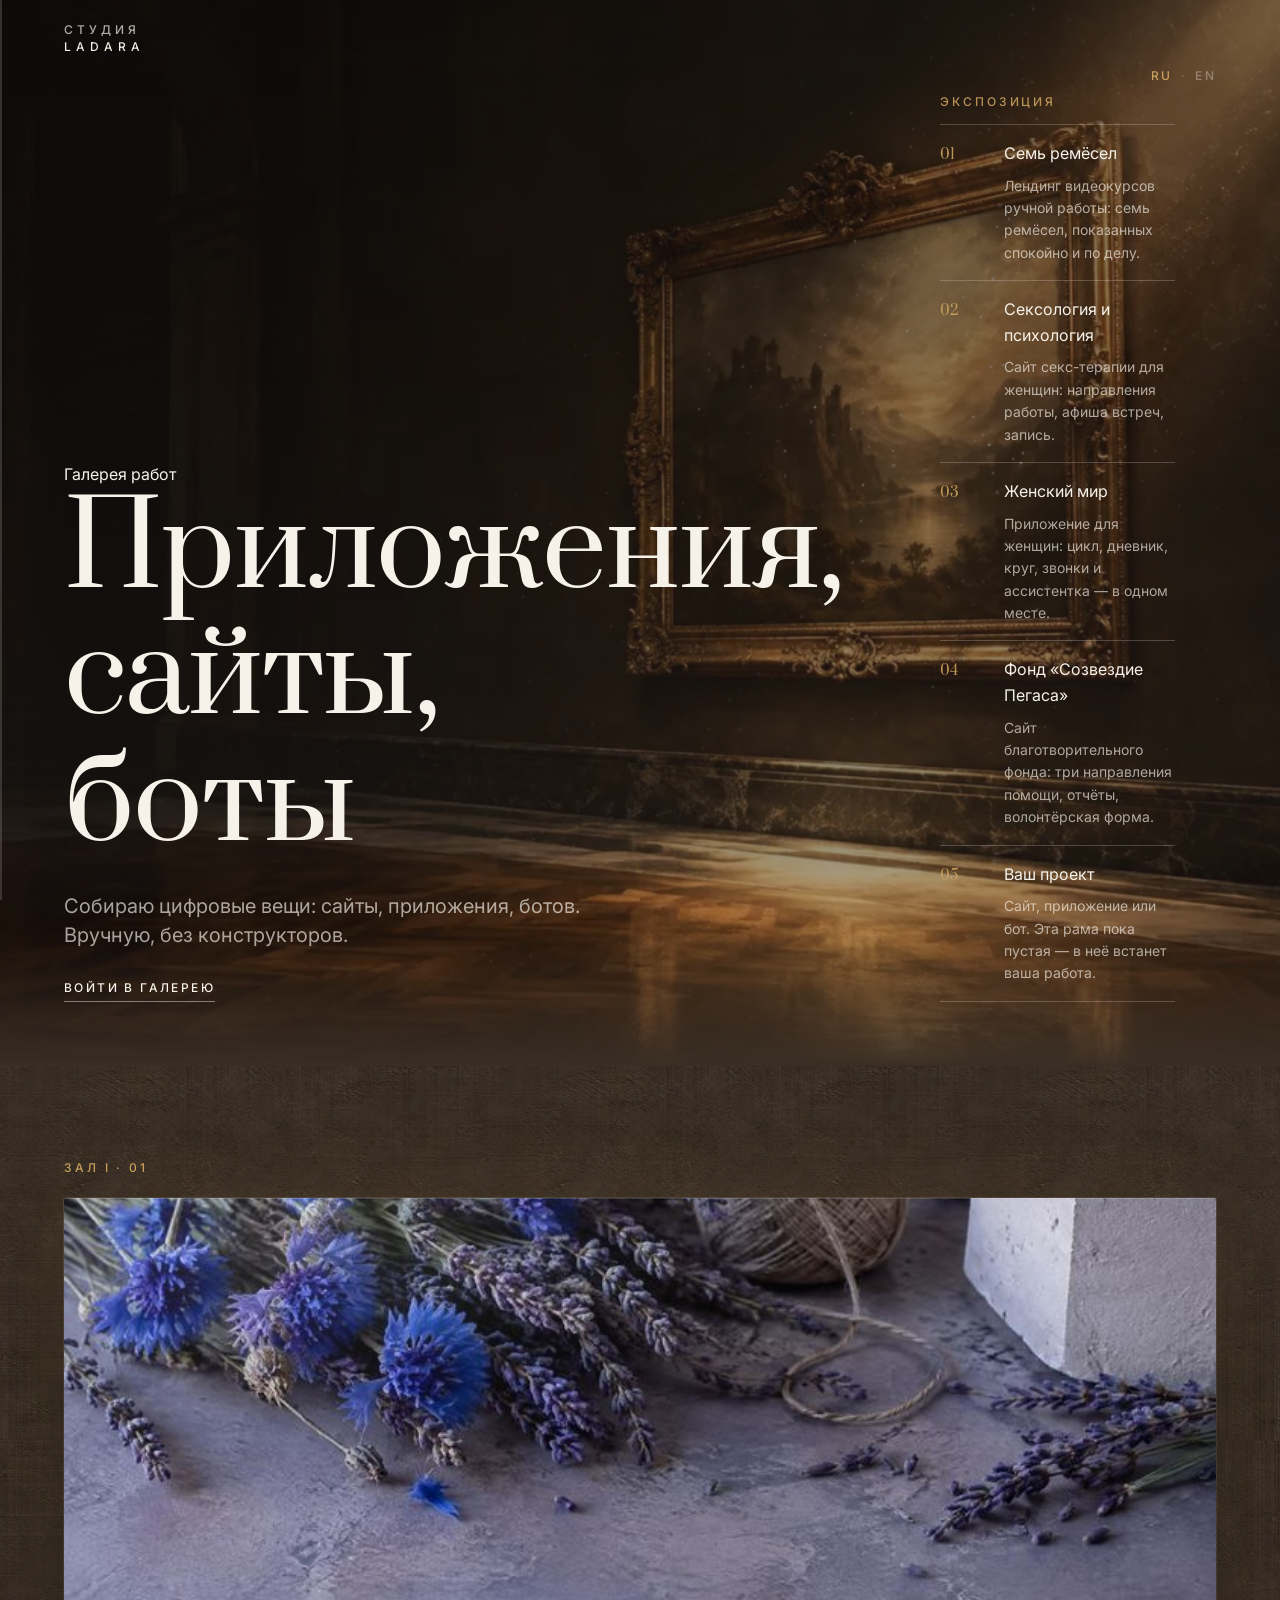
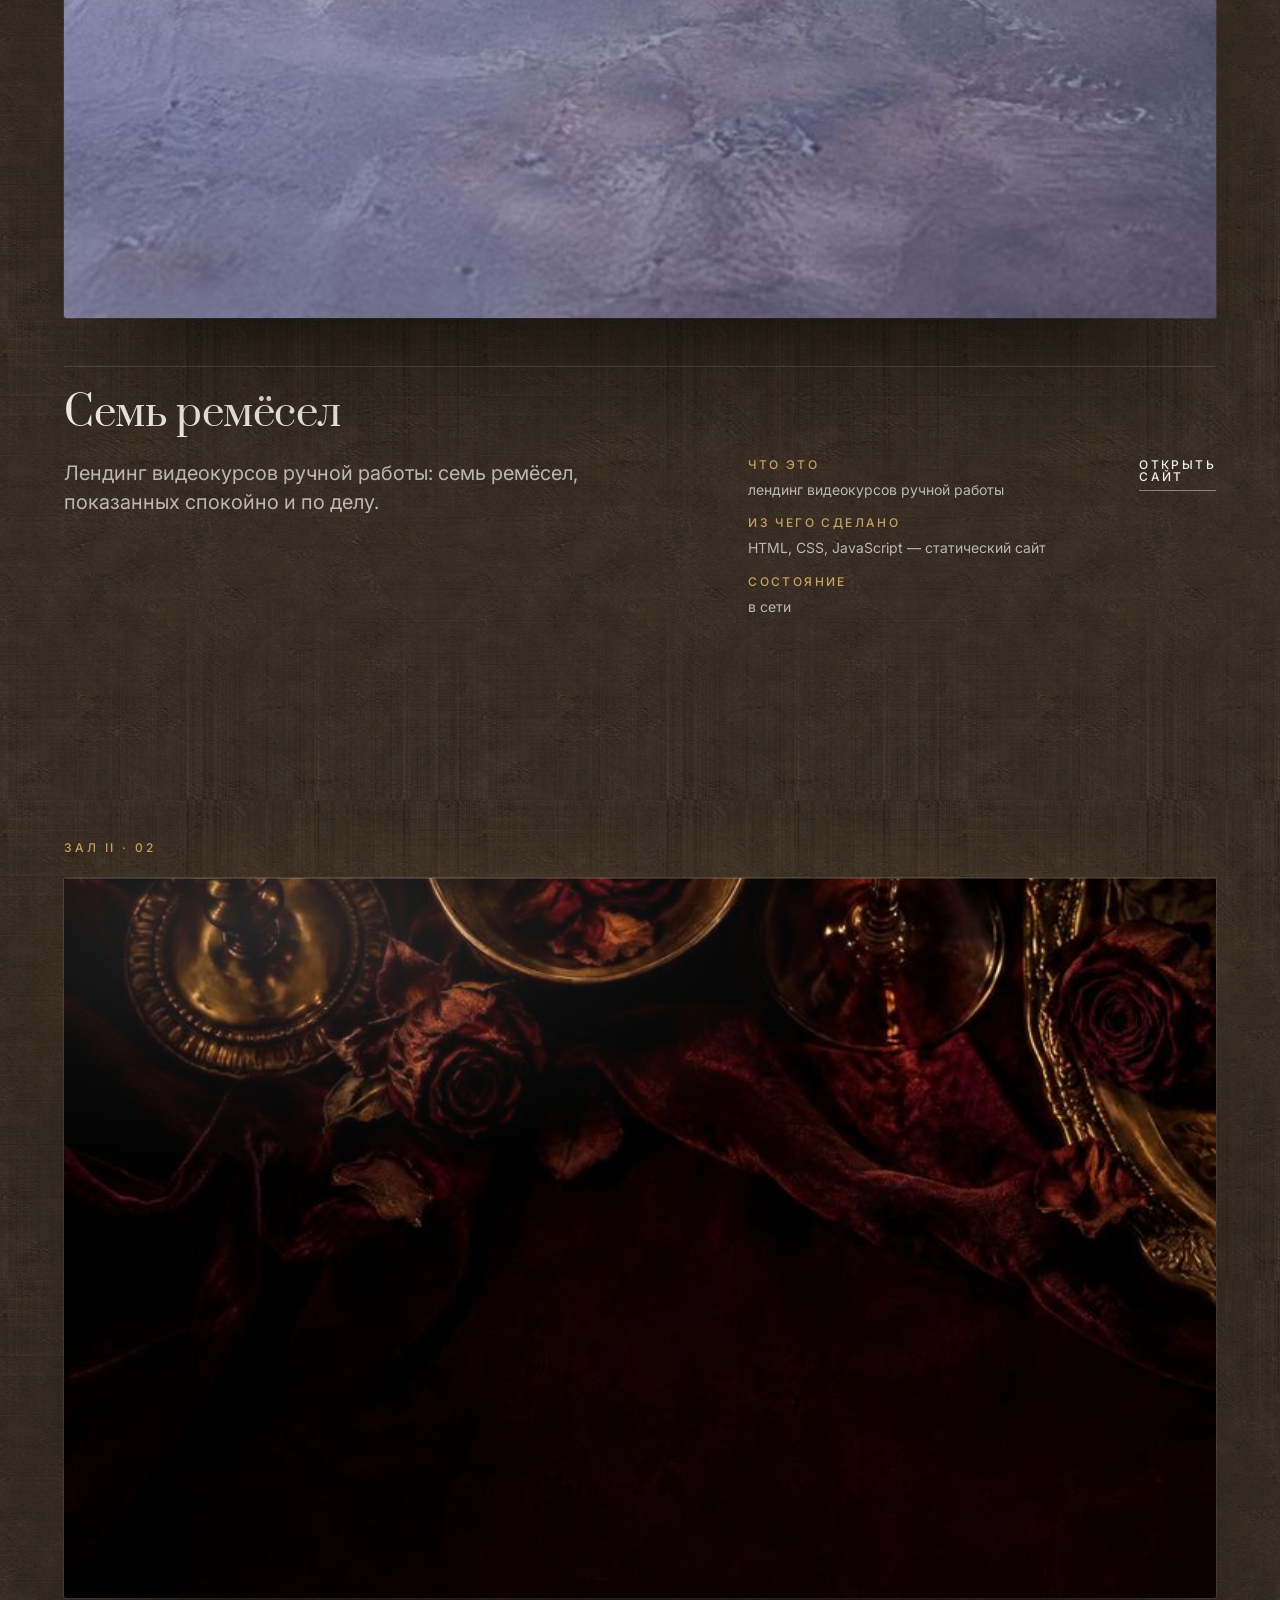
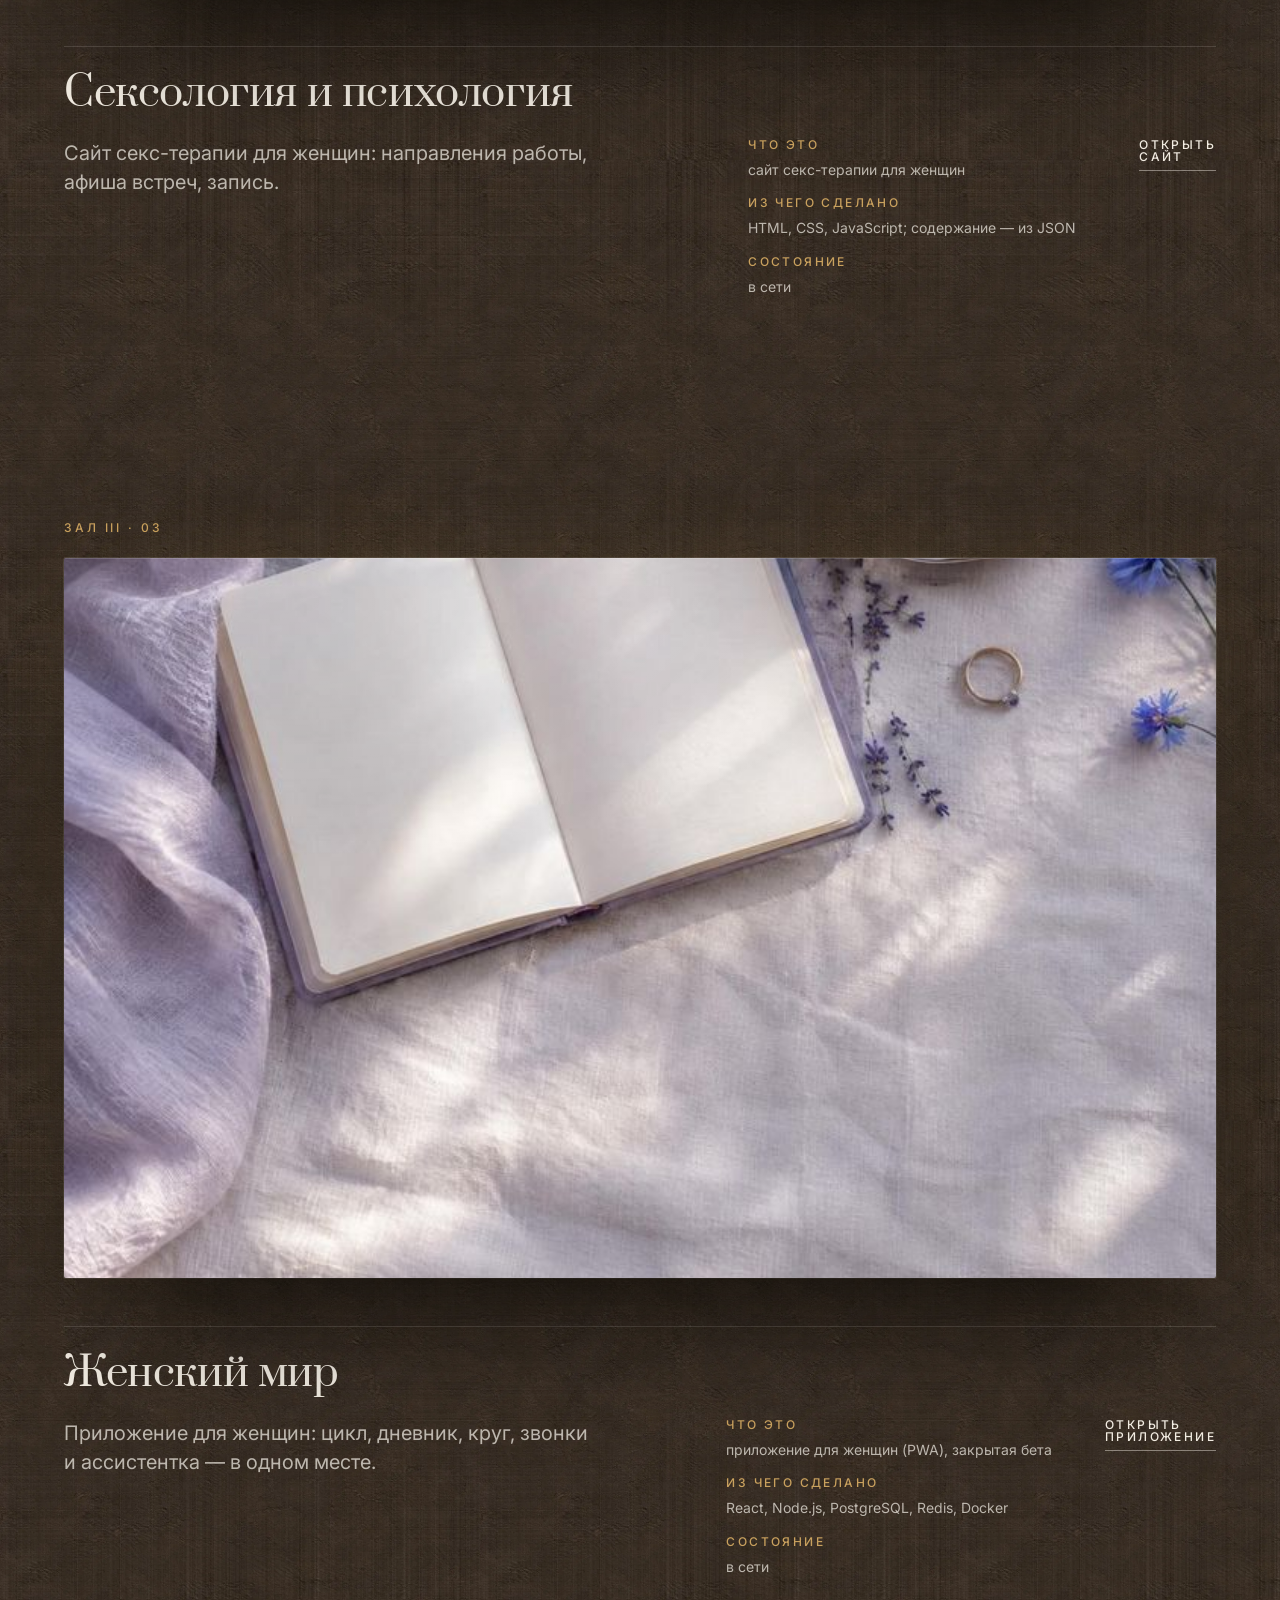
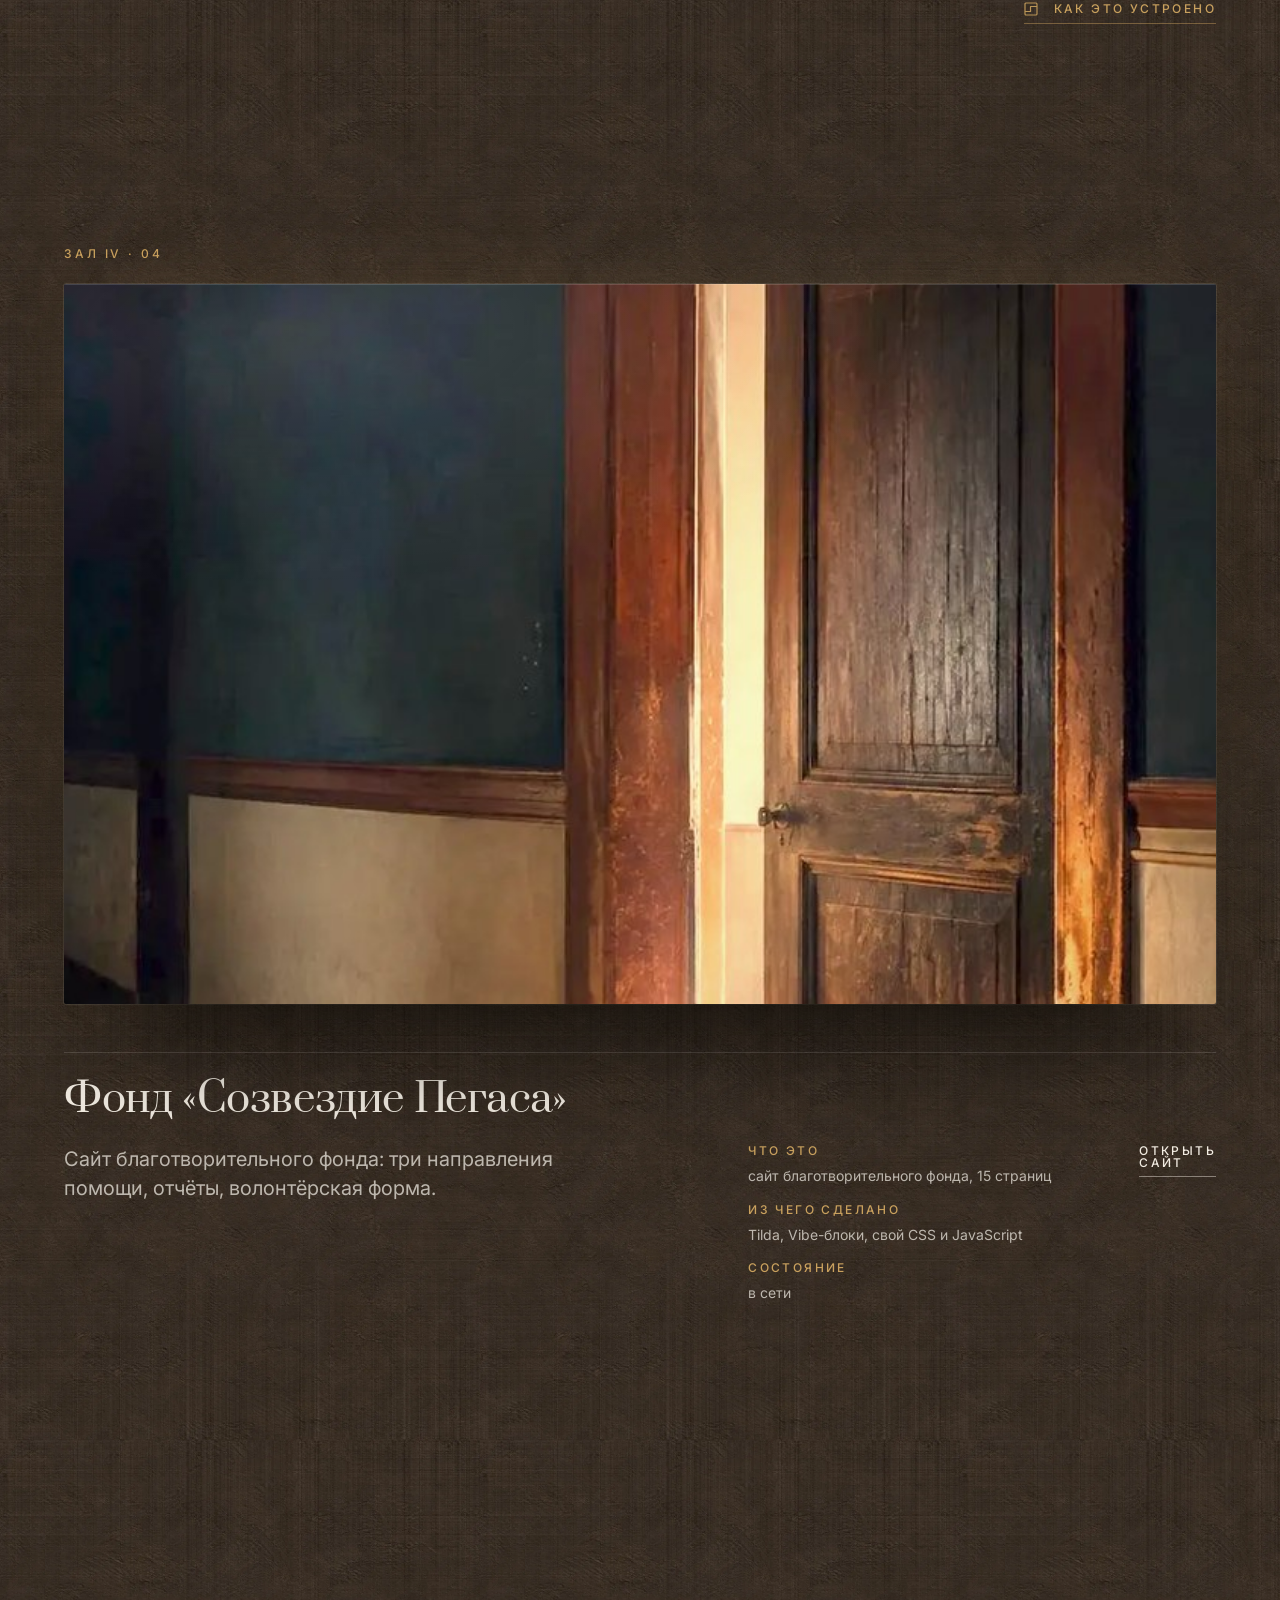
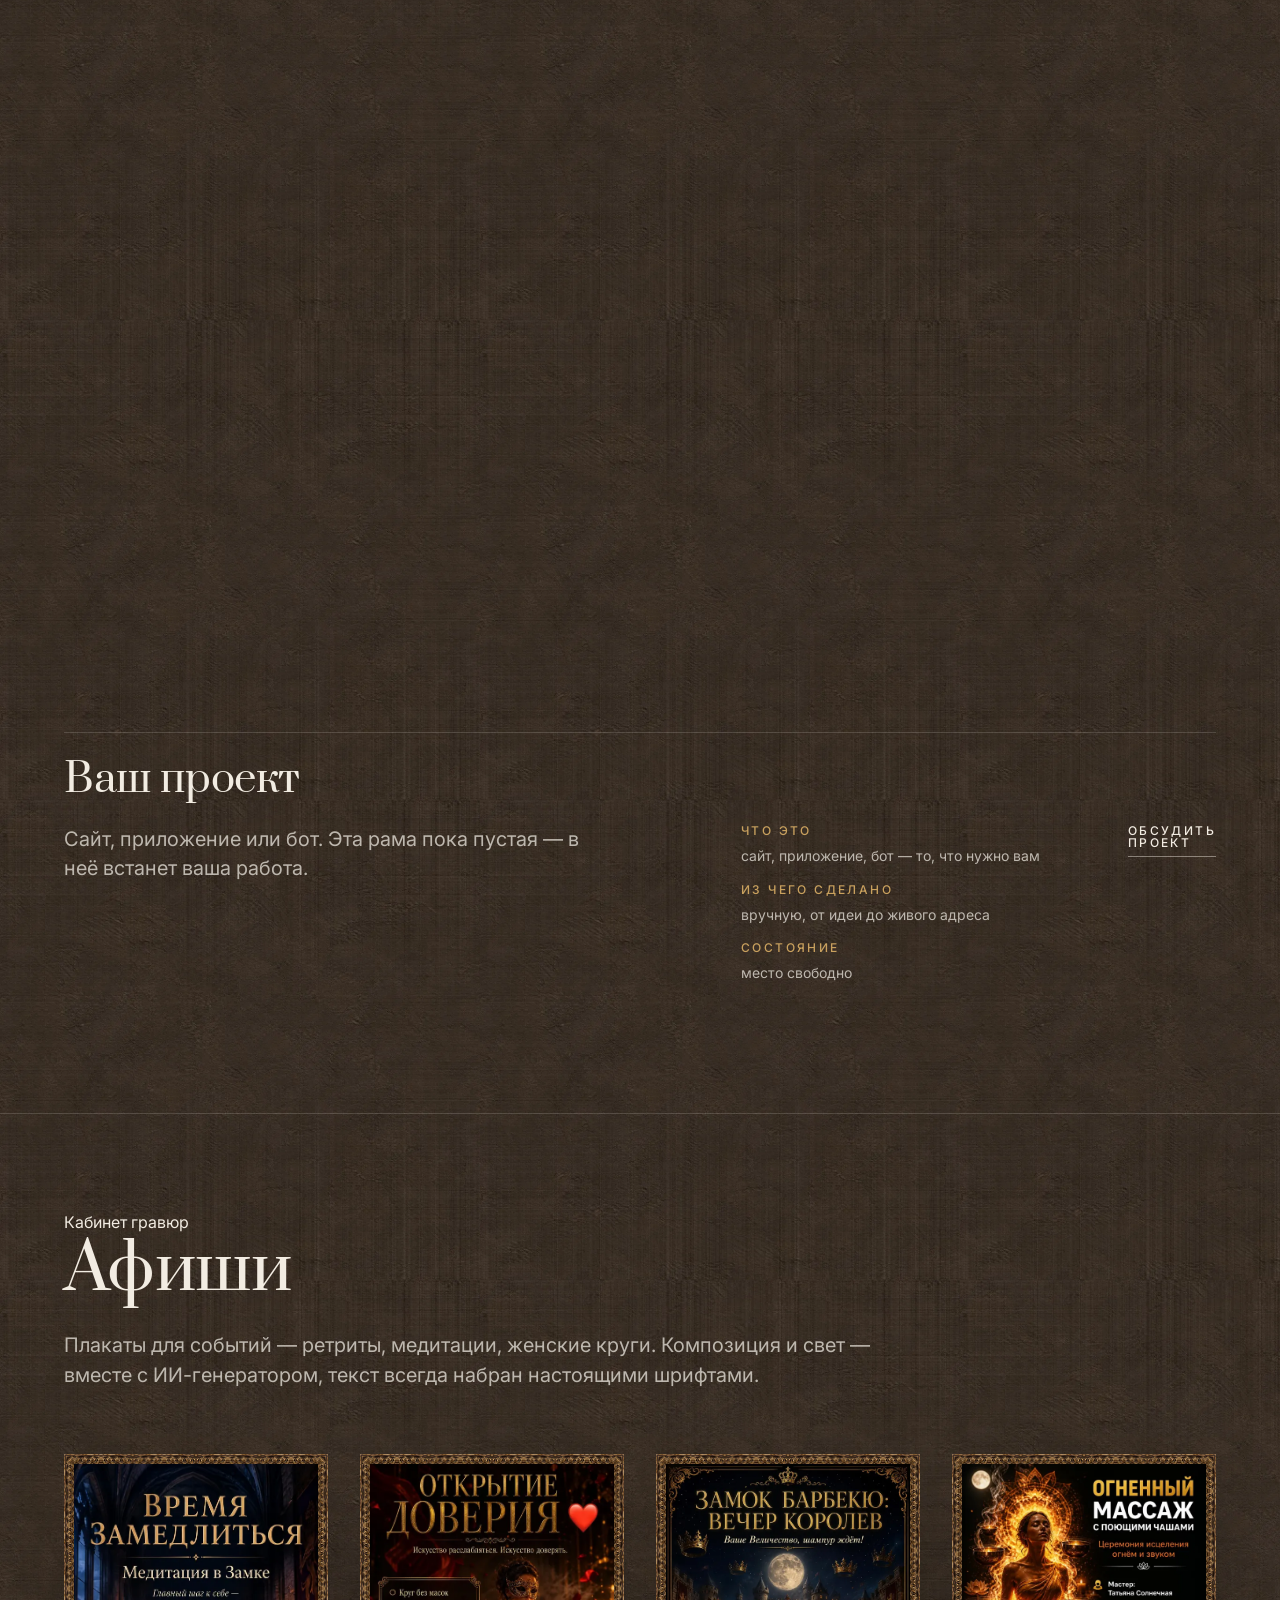
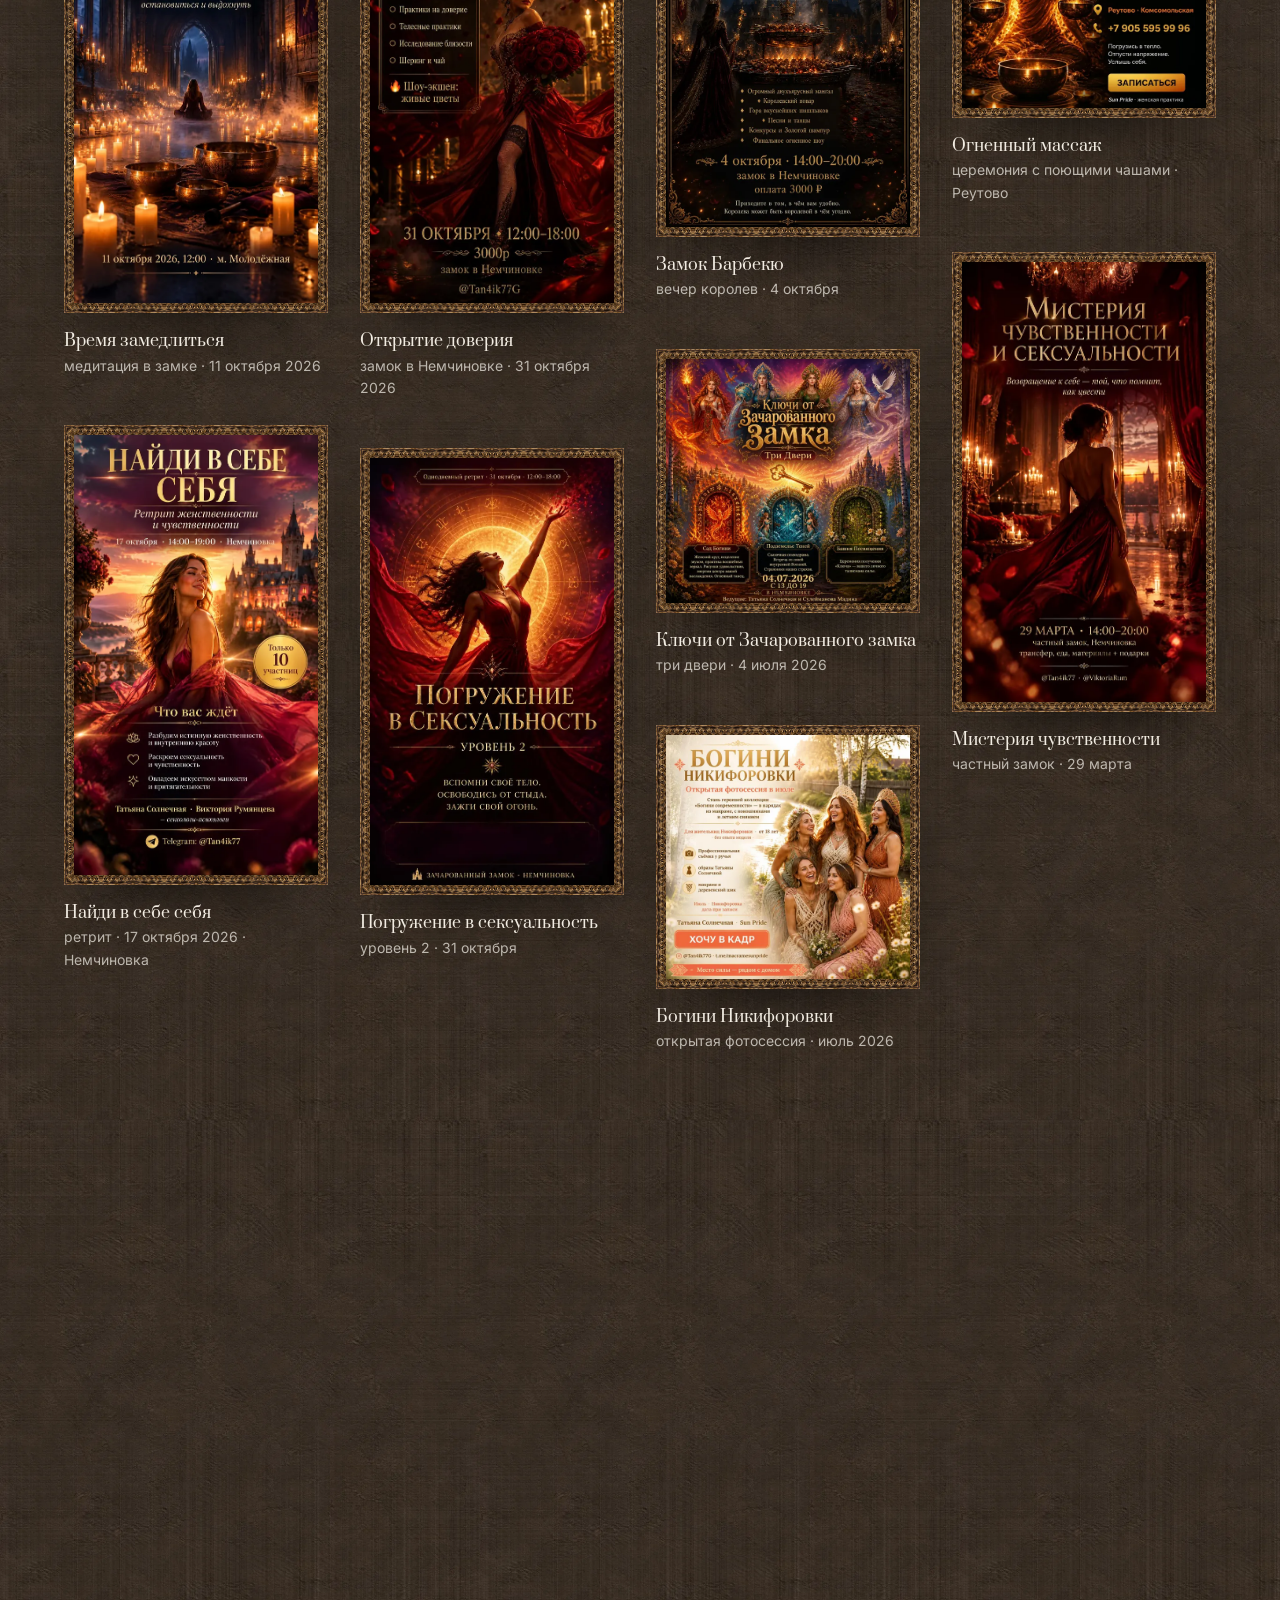
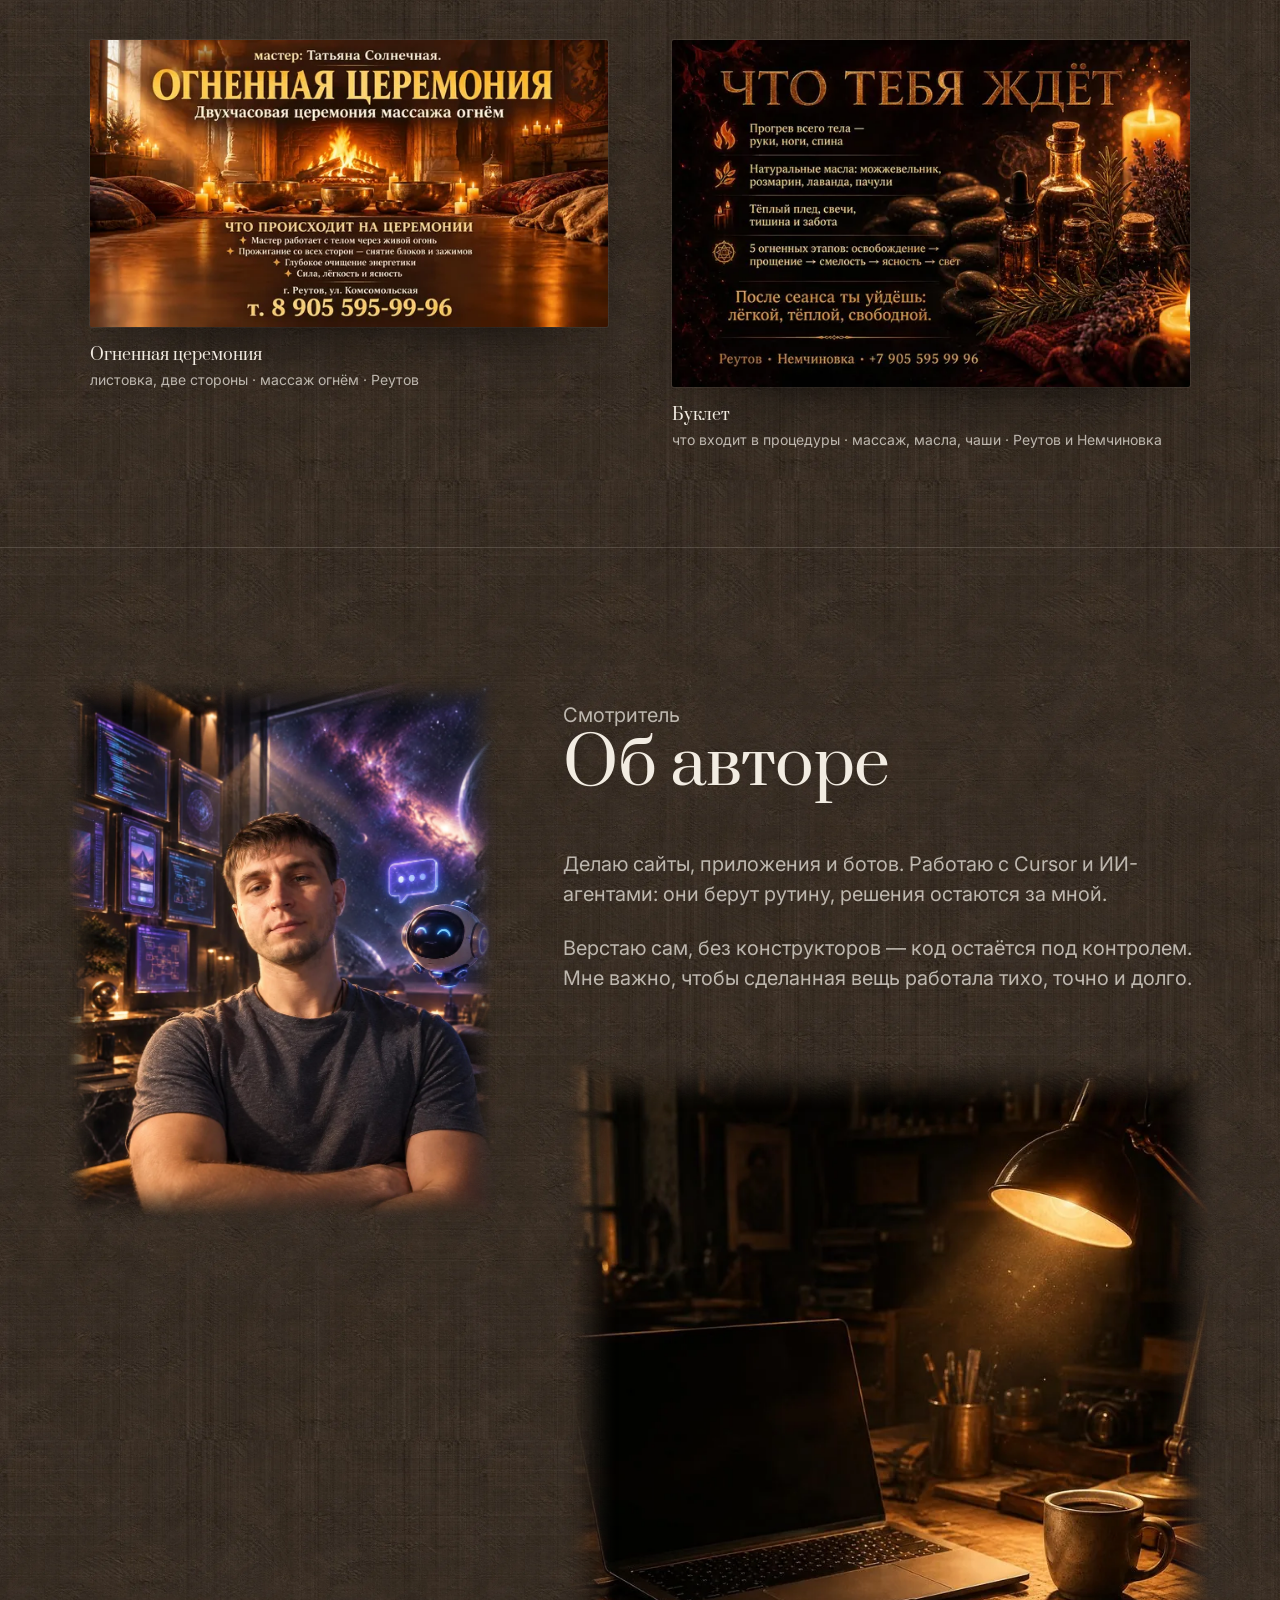
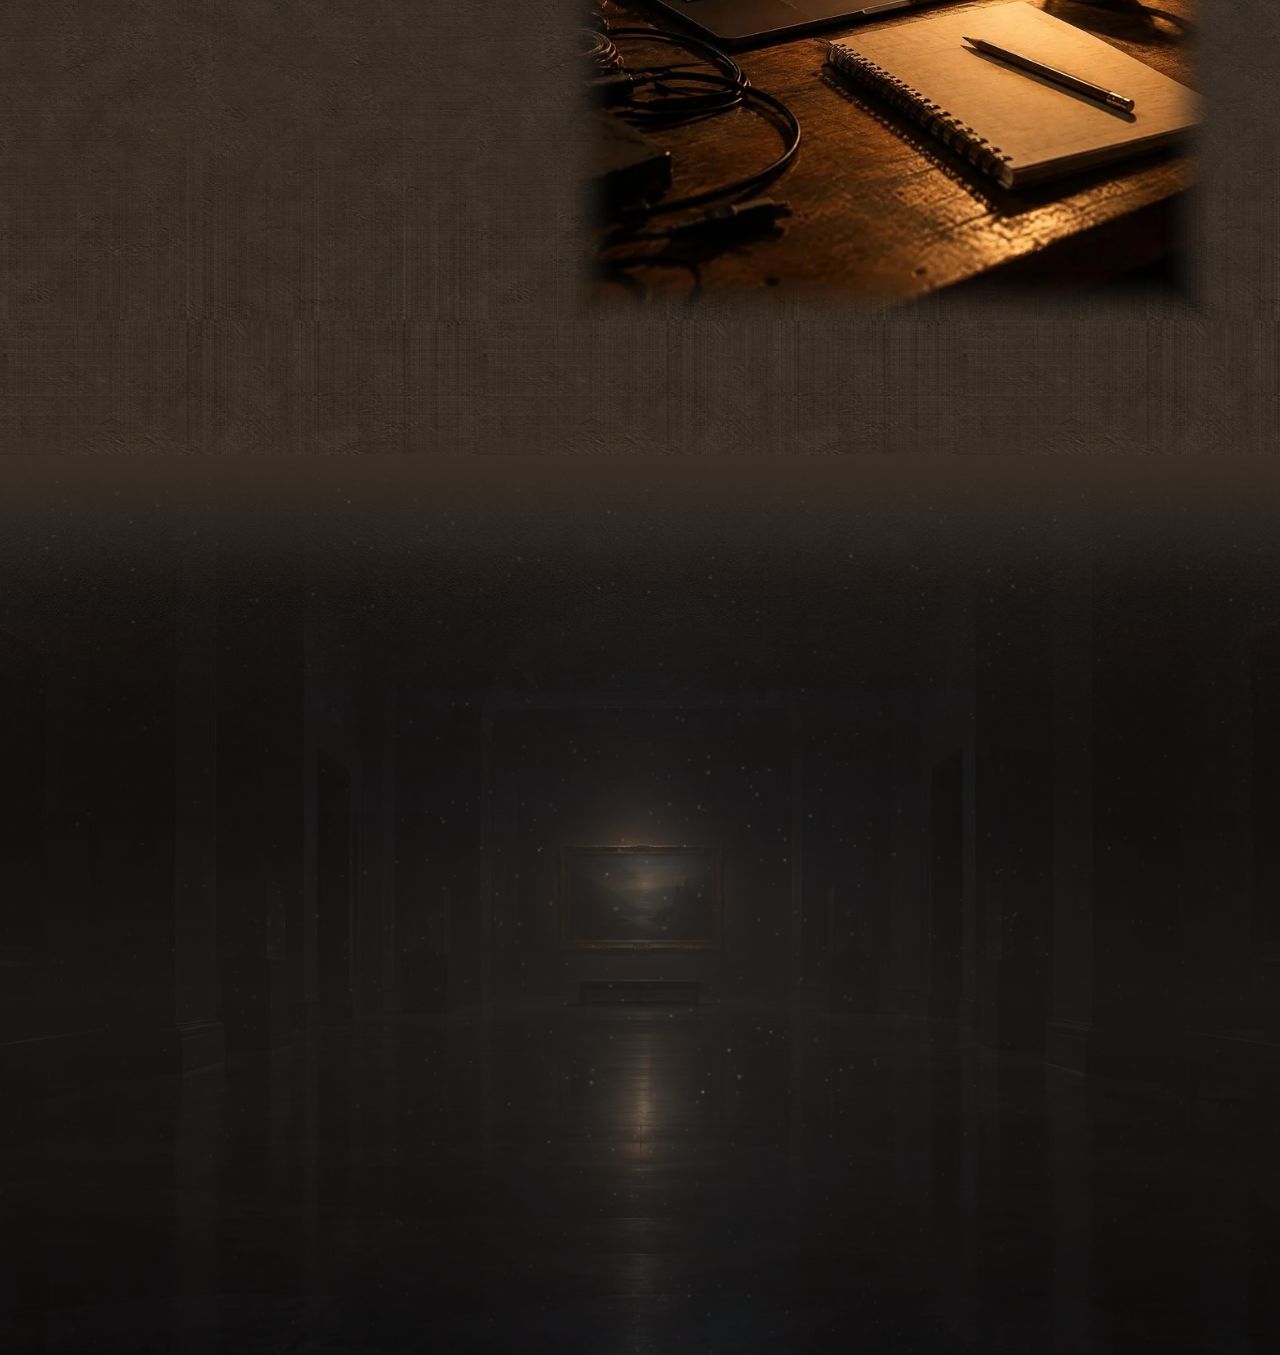
==== commit eb73d7df: "Телефон: текст выровнен с логотипом, низкие экраны поджаты" ====
--- a/index.html
+++ b/index.html
@@ -29,7 +29,7 @@
 <link href="https://fonts.googleapis.com/css2?family=Prata&family=Inter:wght@300;400;500;600&display=swap" rel="stylesheet">
 <link rel="preload" as="image" href="img/hero-phone.webp?v=2" media="(max-width:767px)">
 <link rel="preload" as="image" href="img/hero-desk.webp" media="(min-width:768px)">
-<link rel="stylesheet" href="style.css?v=46">
+<link rel="stylesheet" href="style.css?v=47">
 </head>
 <body>
 
--- a/style.css
+++ b/style.css
@@ -517,3 +517,9 @@
   .cover__inner{padding:0 var(--pad);align-content:start;align-items:start;height:auto}
   .cover__lead{padding-top:0}
 }
+
+/* Совсем низкие экраны (телефон с адресной строкой): поджимаем верх, чтобы экспозиция ещё влезала. */
+@media (max-width: 640px) and (max-height: 660px){
+  header.cover{padding:72px 0 24px}
+  .cover__inner{gap:24px}
+}
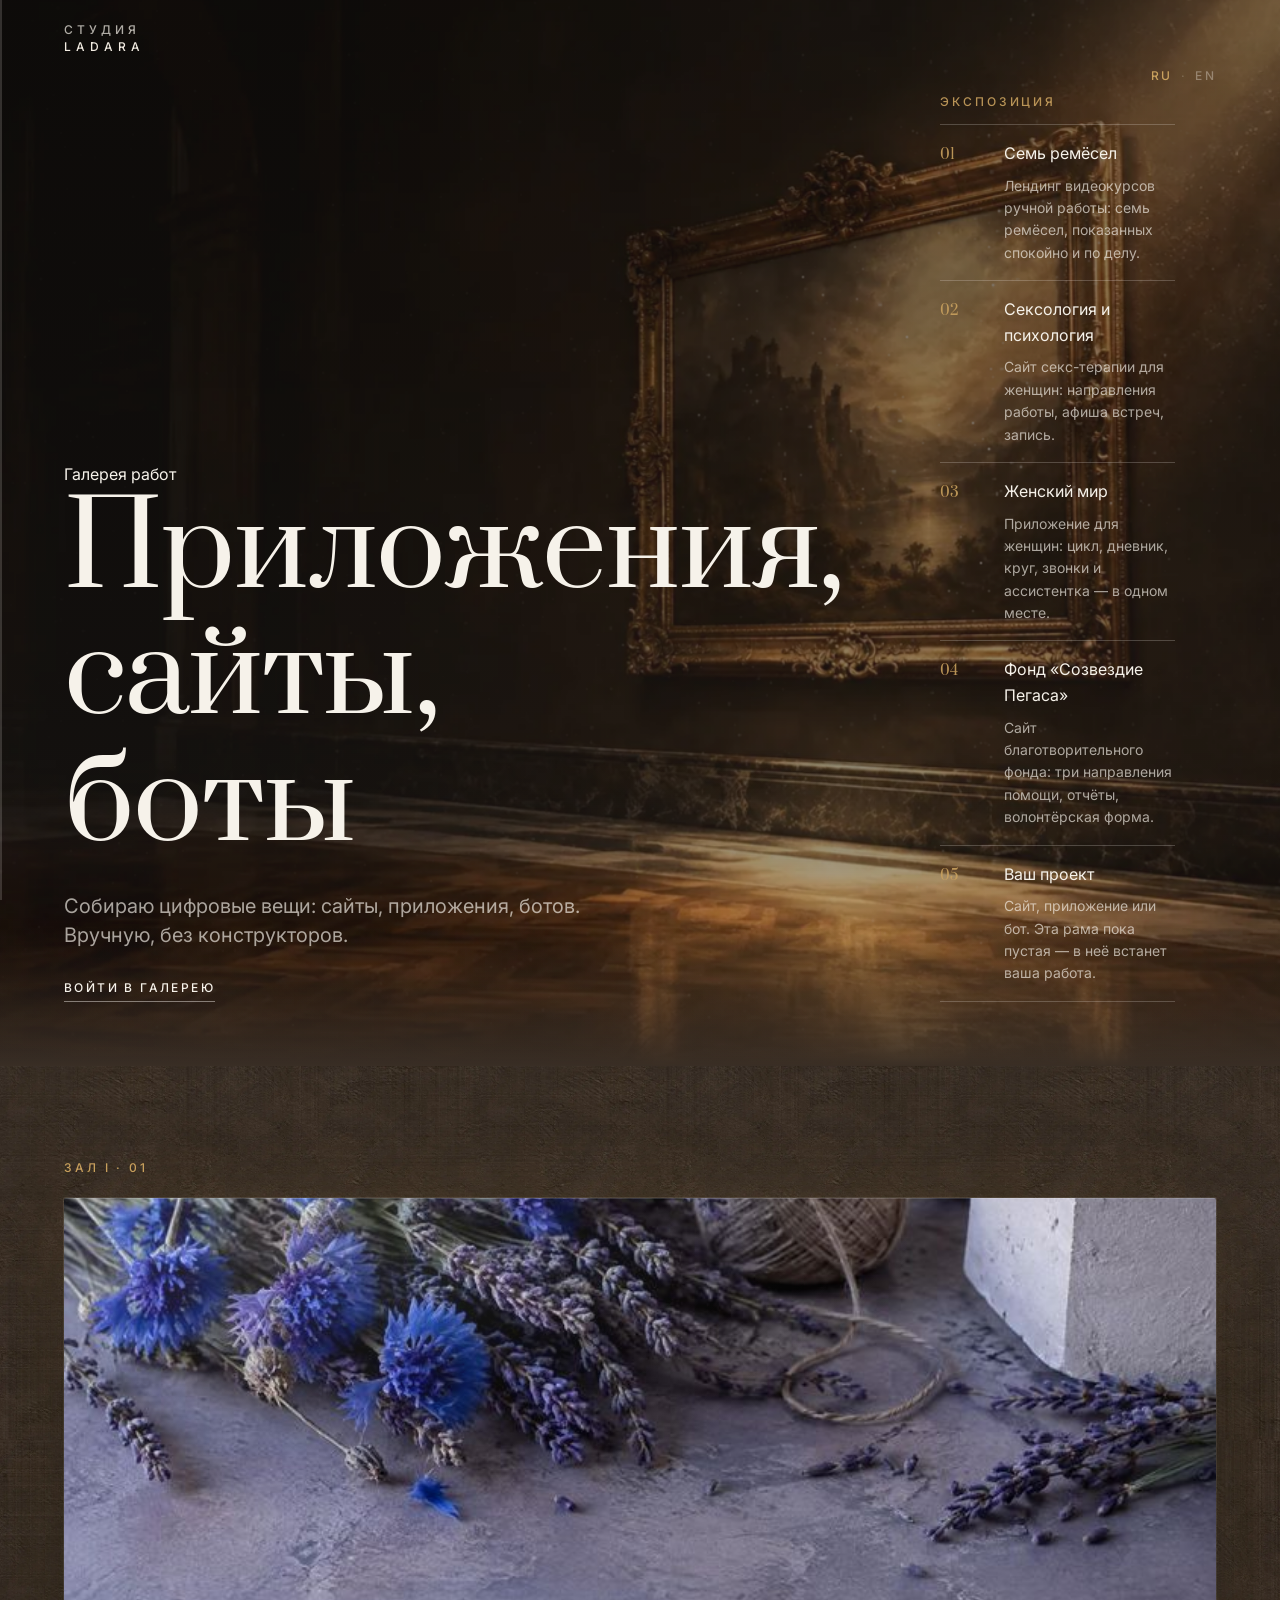
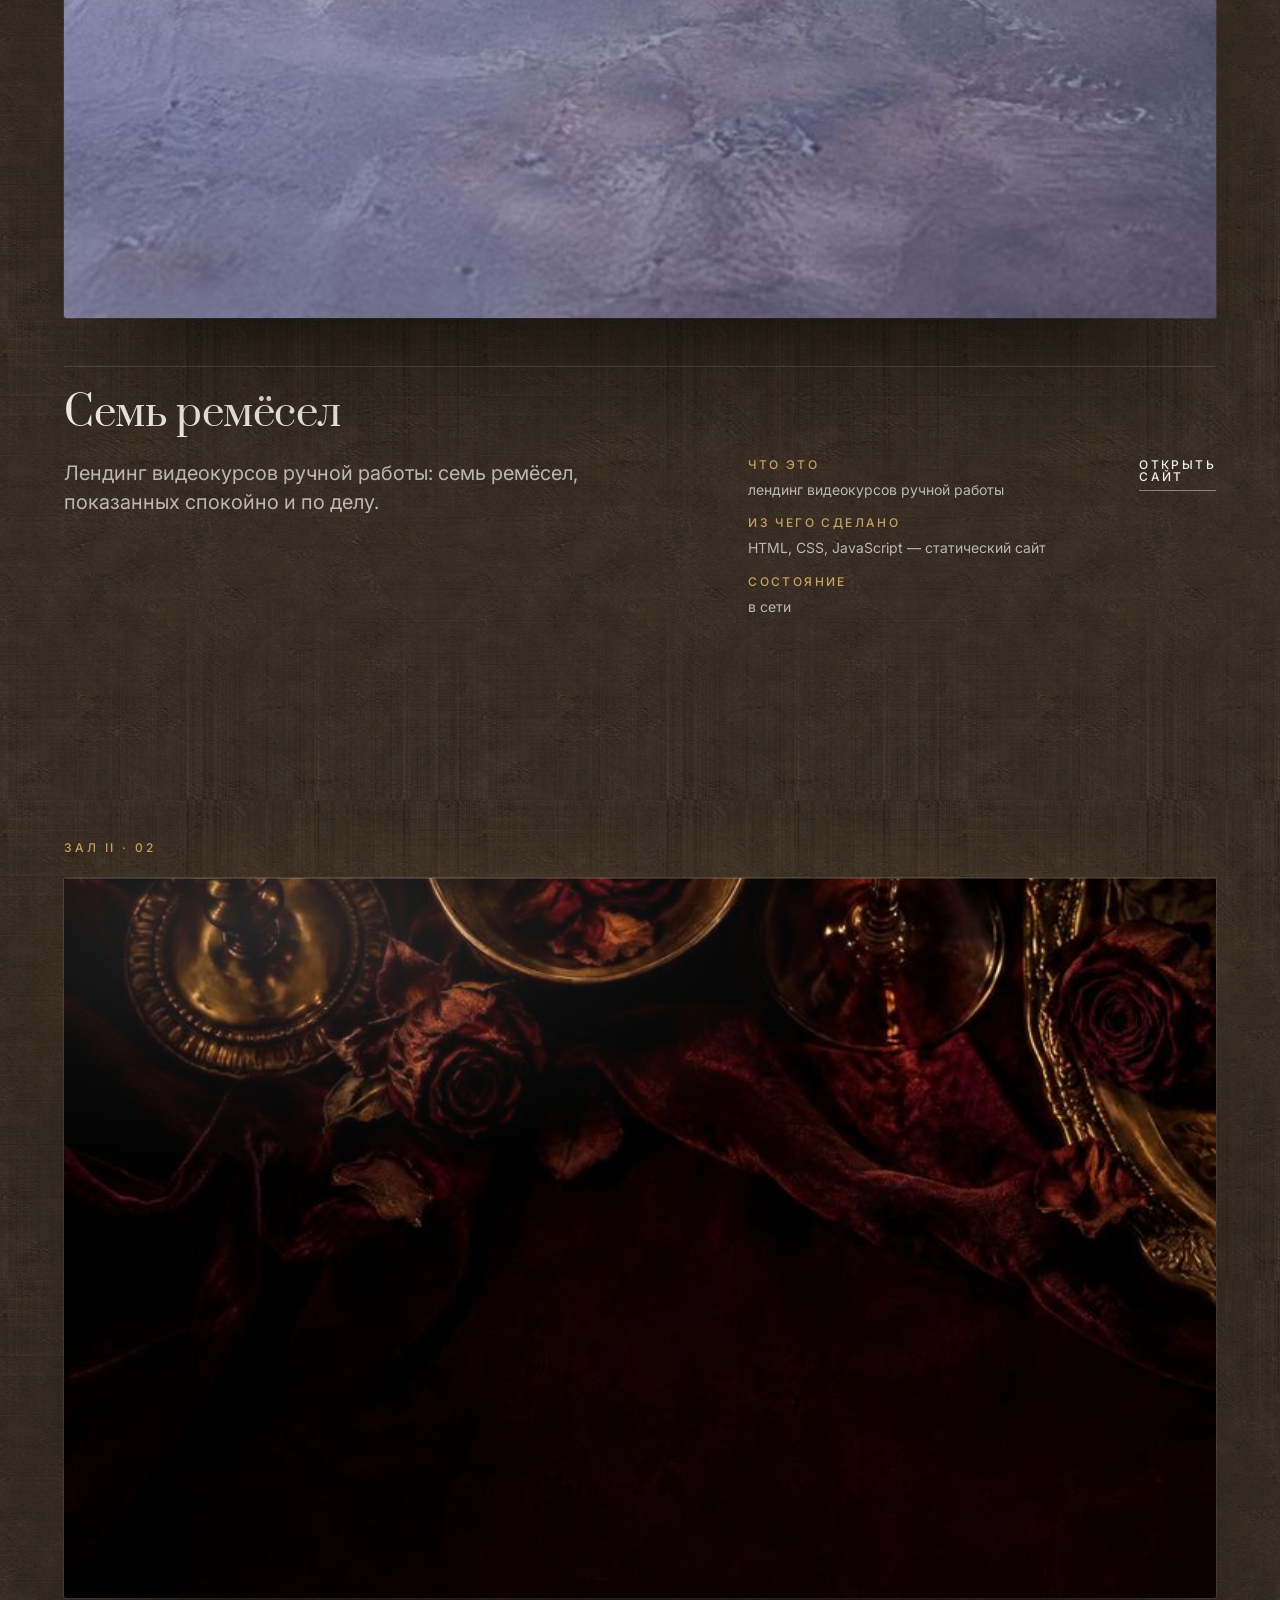
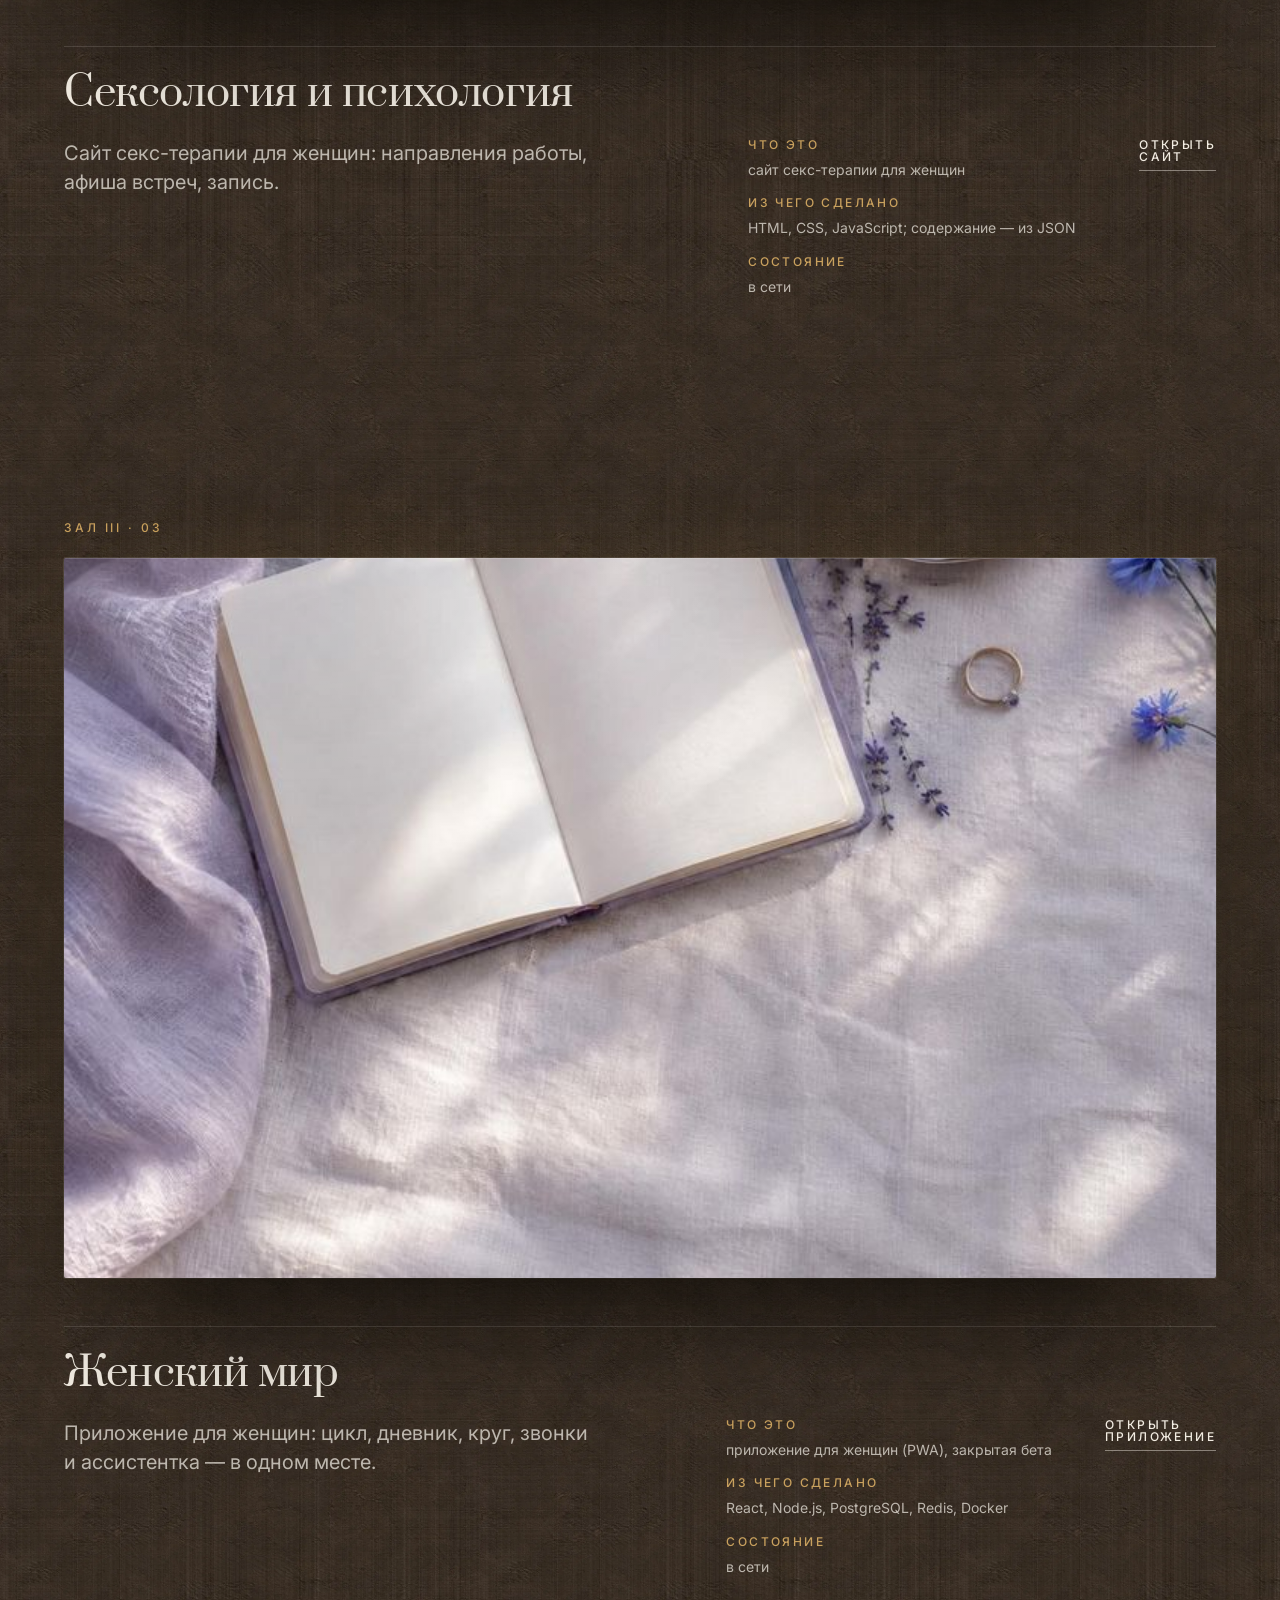
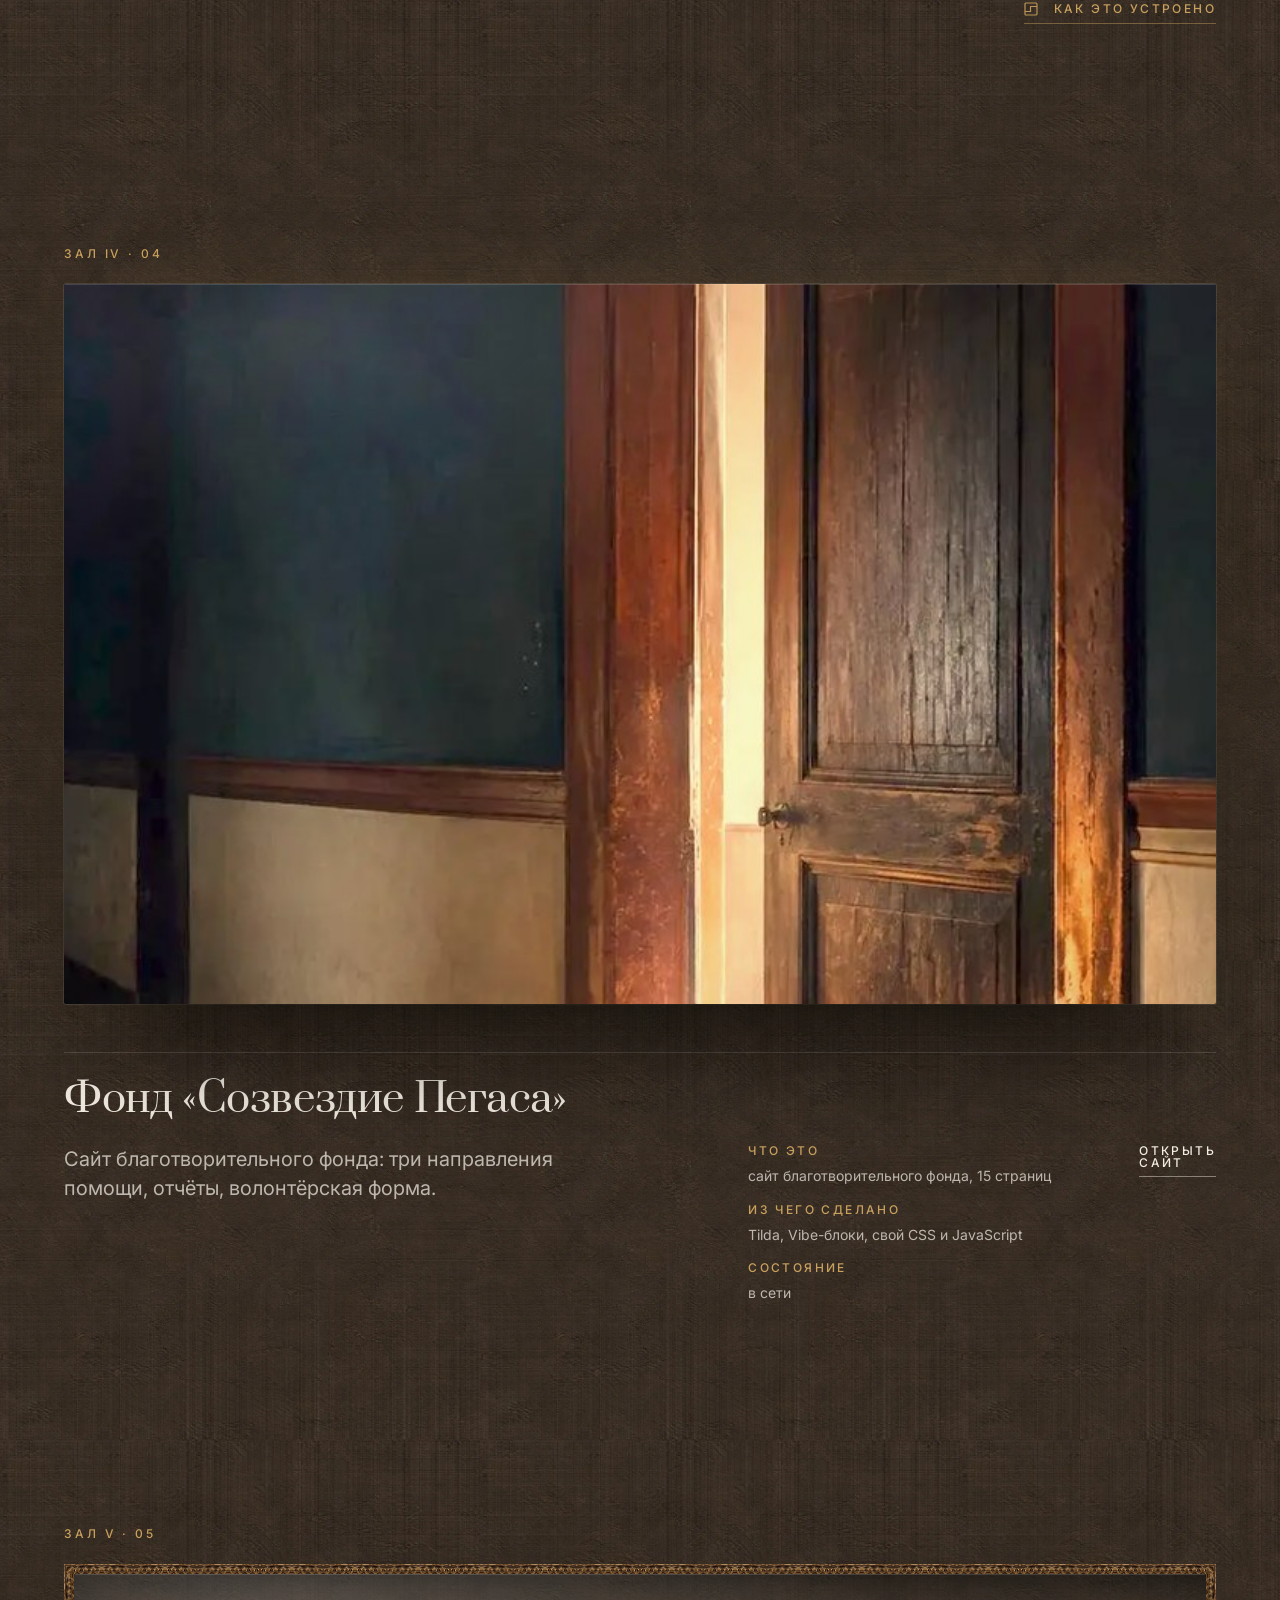
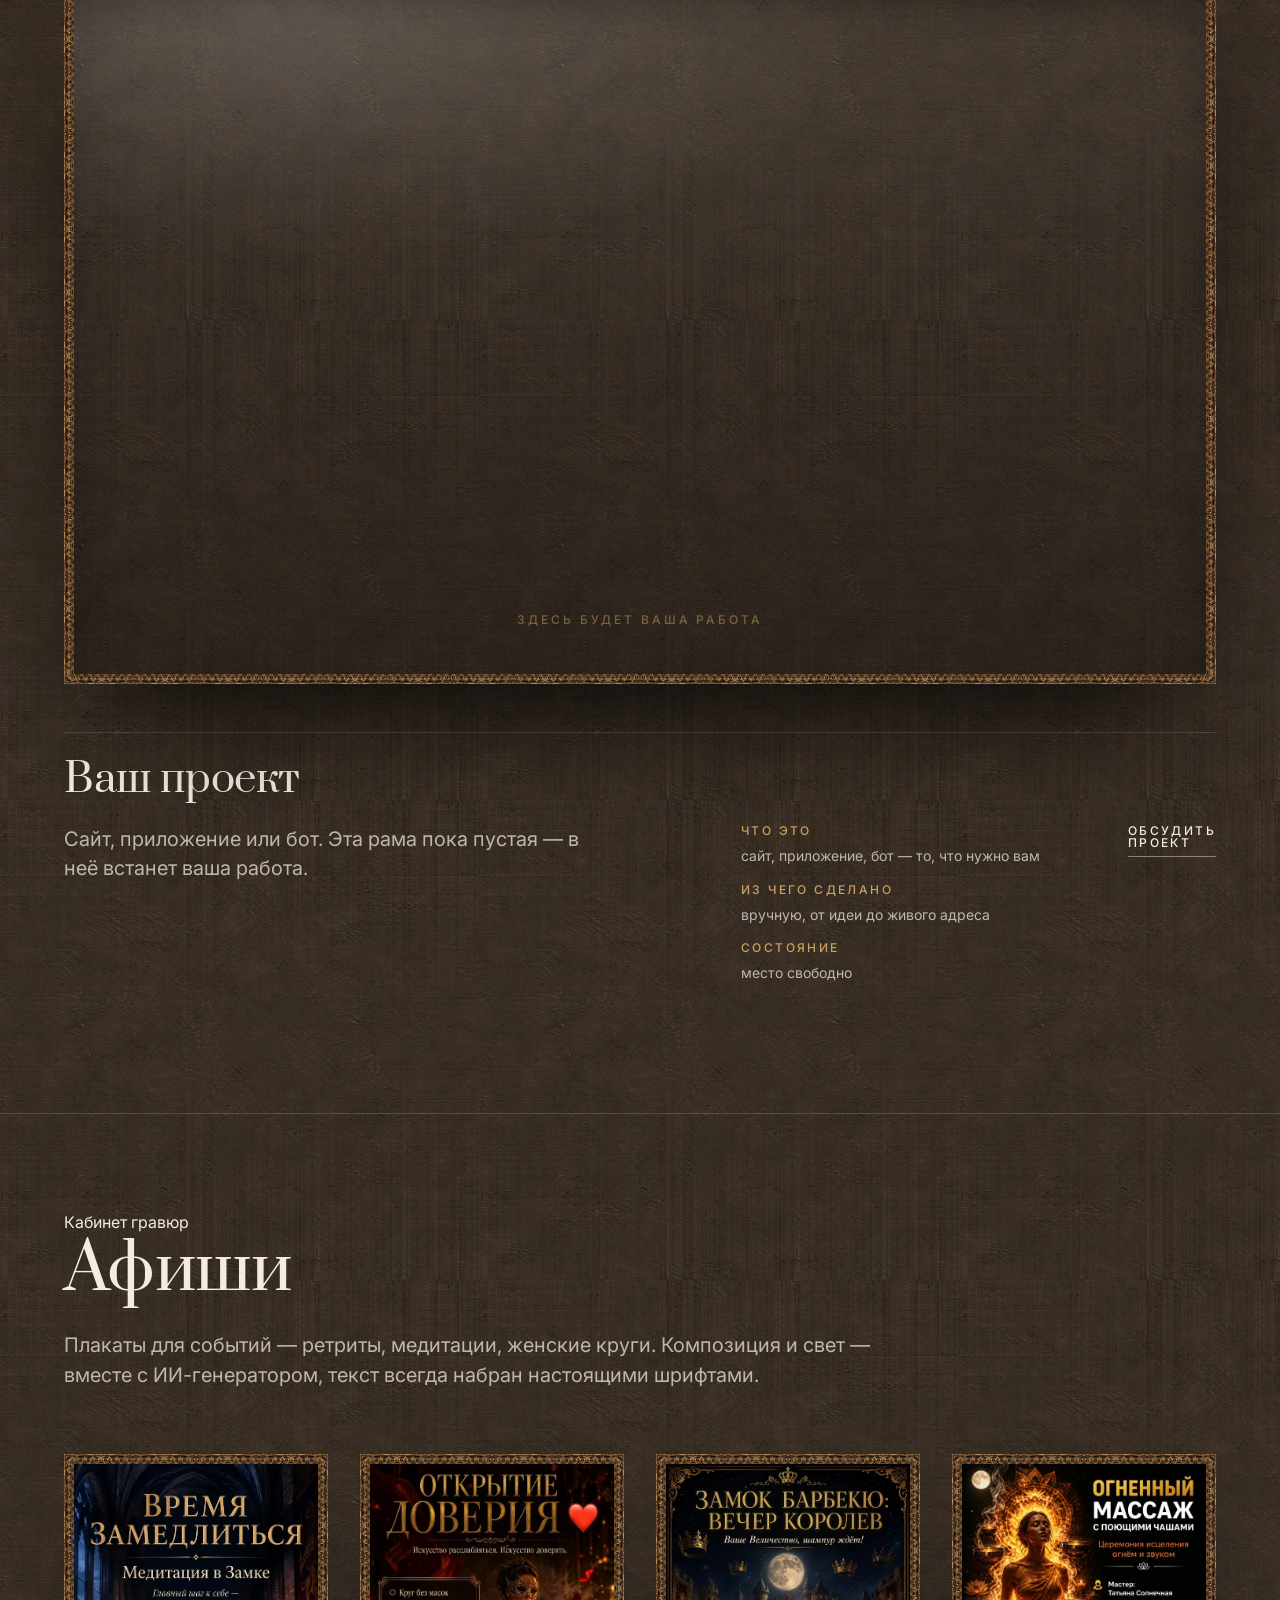
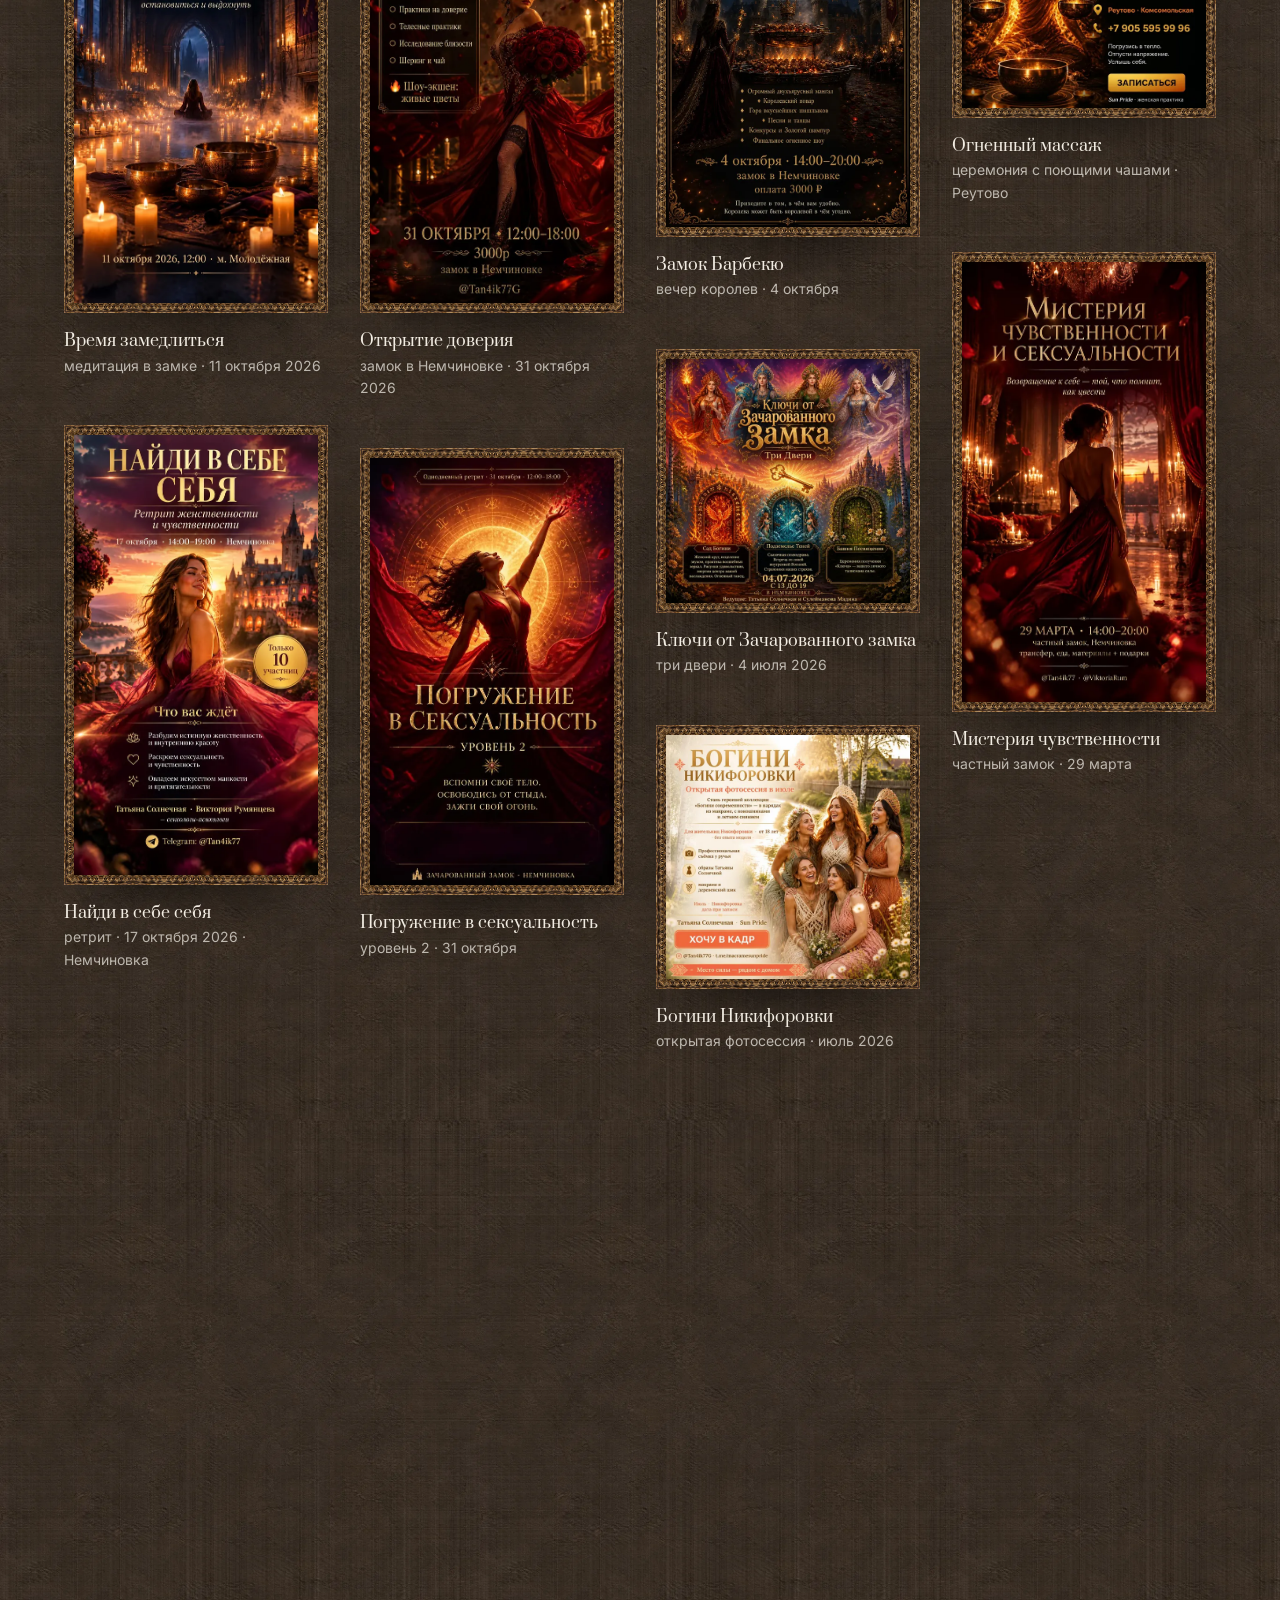
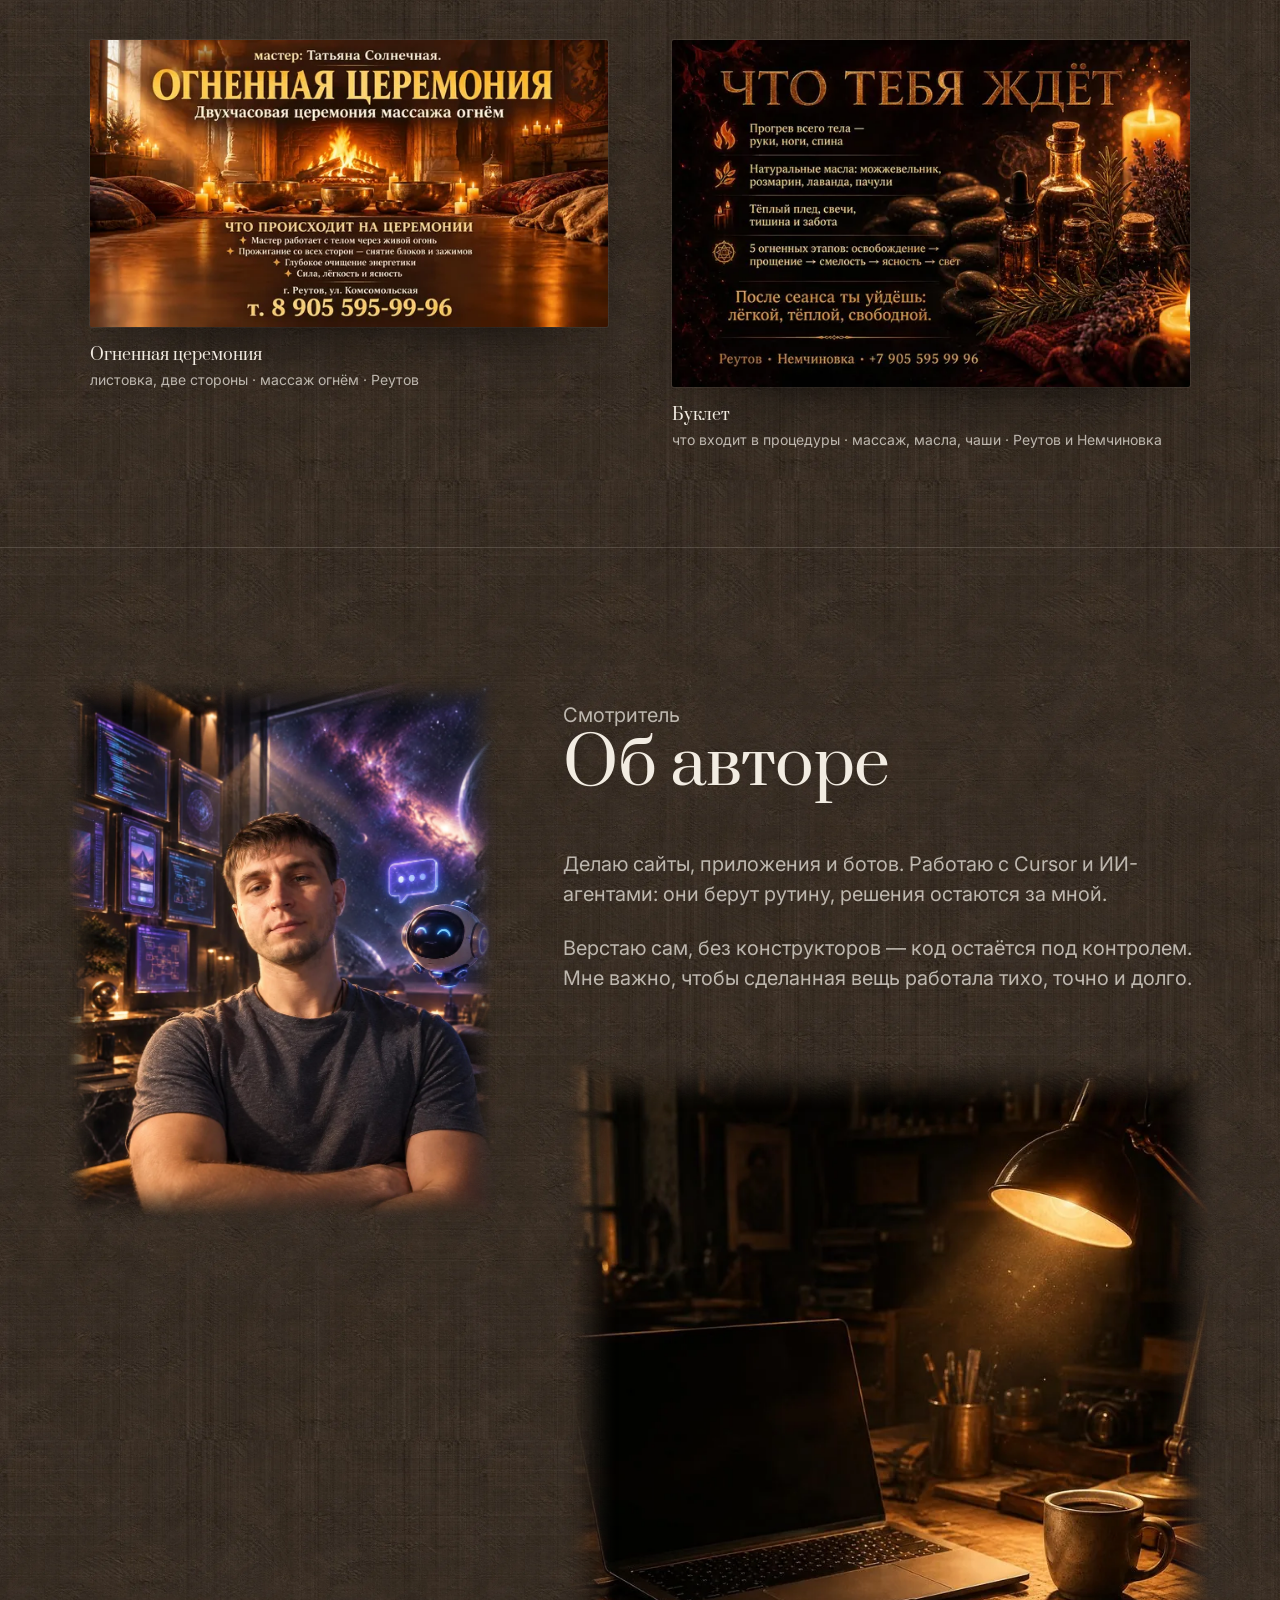
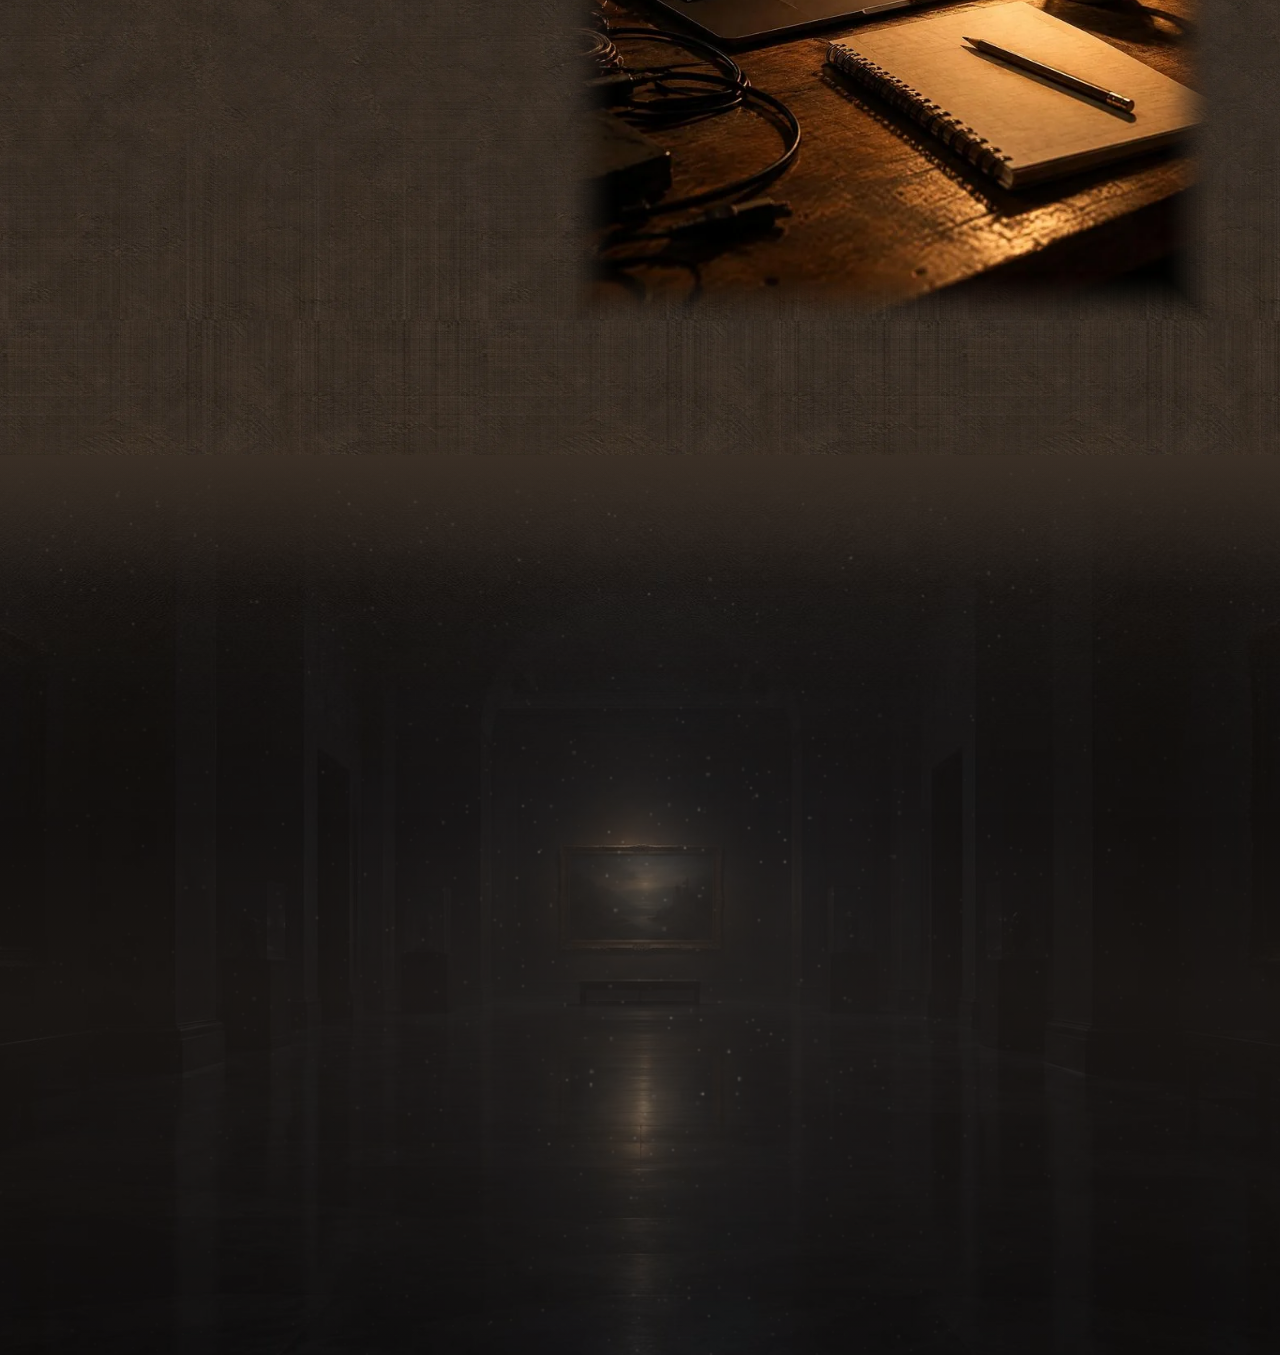
==== commit ec9ad338: "Телефон: кадр обложки сдвинут влево, RU/EN плавно уходит при прокрутке вниз" ====
--- a/index.html
+++ b/index.html
@@ -29,7 +29,7 @@
 <link href="https://fonts.googleapis.com/css2?family=Prata&family=Inter:wght@300;400;500;600&display=swap" rel="stylesheet">
 <link rel="preload" as="image" href="img/hero-phone.webp?v=2" media="(max-width:767px)">
 <link rel="preload" as="image" href="img/hero-desk.webp" media="(min-width:768px)">
-<link rel="stylesheet" href="style.css?v=47">
+<link rel="stylesheet" href="style.css?v=48">
 </head>
 <body>
 
@@ -163,7 +163,7 @@
 </div>
 
 <script src="data.js?v=19"></script>
-<script src="script.js?v=37"></script>
+<script src="script.js?v=38"></script>
 <script src="dust.js?v=3"></script>
 </body>
 </html>
--- a/style.css
+++ b/style.css
@@ -88,7 +88,10 @@
    Текущий язык — бронзой, второй тише. На обложке счётчик скрыт, а переключатель виден всегда. */
 .lang{position:fixed;top:calc(var(--s3) + 46px + env(safe-area-inset-top,0px));right:var(--pad);
   z-index:8;display:flex;align-items:center;gap:var(--s1);
-  font:500 var(--t1)/1 var(--sans);letter-spacing:.2em;text-transform:uppercase;color:var(--dim)}
+  font:500 var(--t1)/1 var(--sans);letter-spacing:.2em;text-transform:uppercase;color:var(--dim);
+  transition:opacity .32s var(--ease),visibility .32s var(--ease)}
+/* при прокрутке вниз переключатель уходит плавно, при движении вверх — возвращается */
+body.lang-hidden .lang{opacity:0;visibility:hidden}
 .lang a{color:inherit;text-decoration:none;opacity:.5;
   transition:color .3s var(--ease),opacity .3s var(--ease)}
 .lang a:hover{opacity:1}
@@ -523,3 +526,9 @@
   header.cover{padding:72px 0 24px}
   .cover__inner{gap:24px}
 }
+
+/* Телефон: кадр обложки сдвинут влево — дверь уходит от центра, справа остаётся воздух под текст.
+   object-position, а не transform: картинка «в обрез», сдвиг рамкой кадра не открывает пустых краёв. */
+@media (max-width: 767px){
+  .cover__media img{object-position:72% 40%}
+}
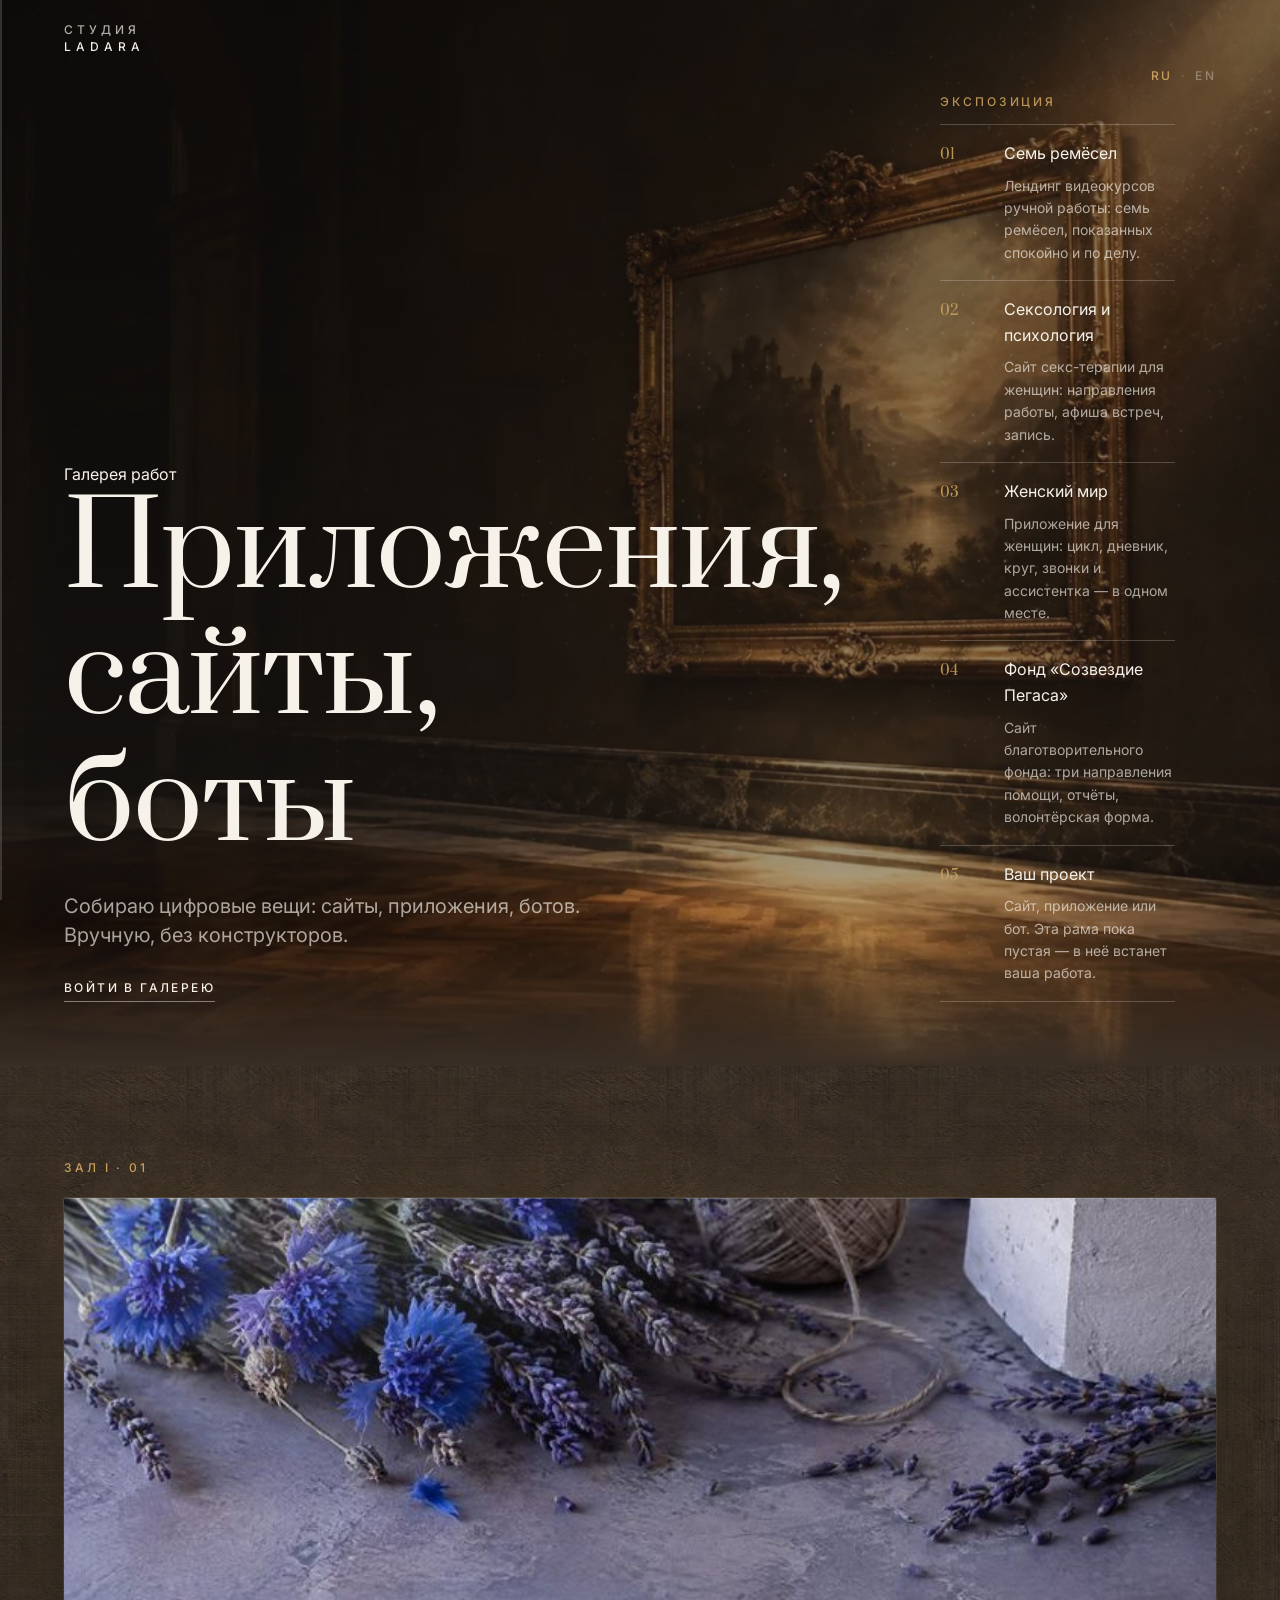
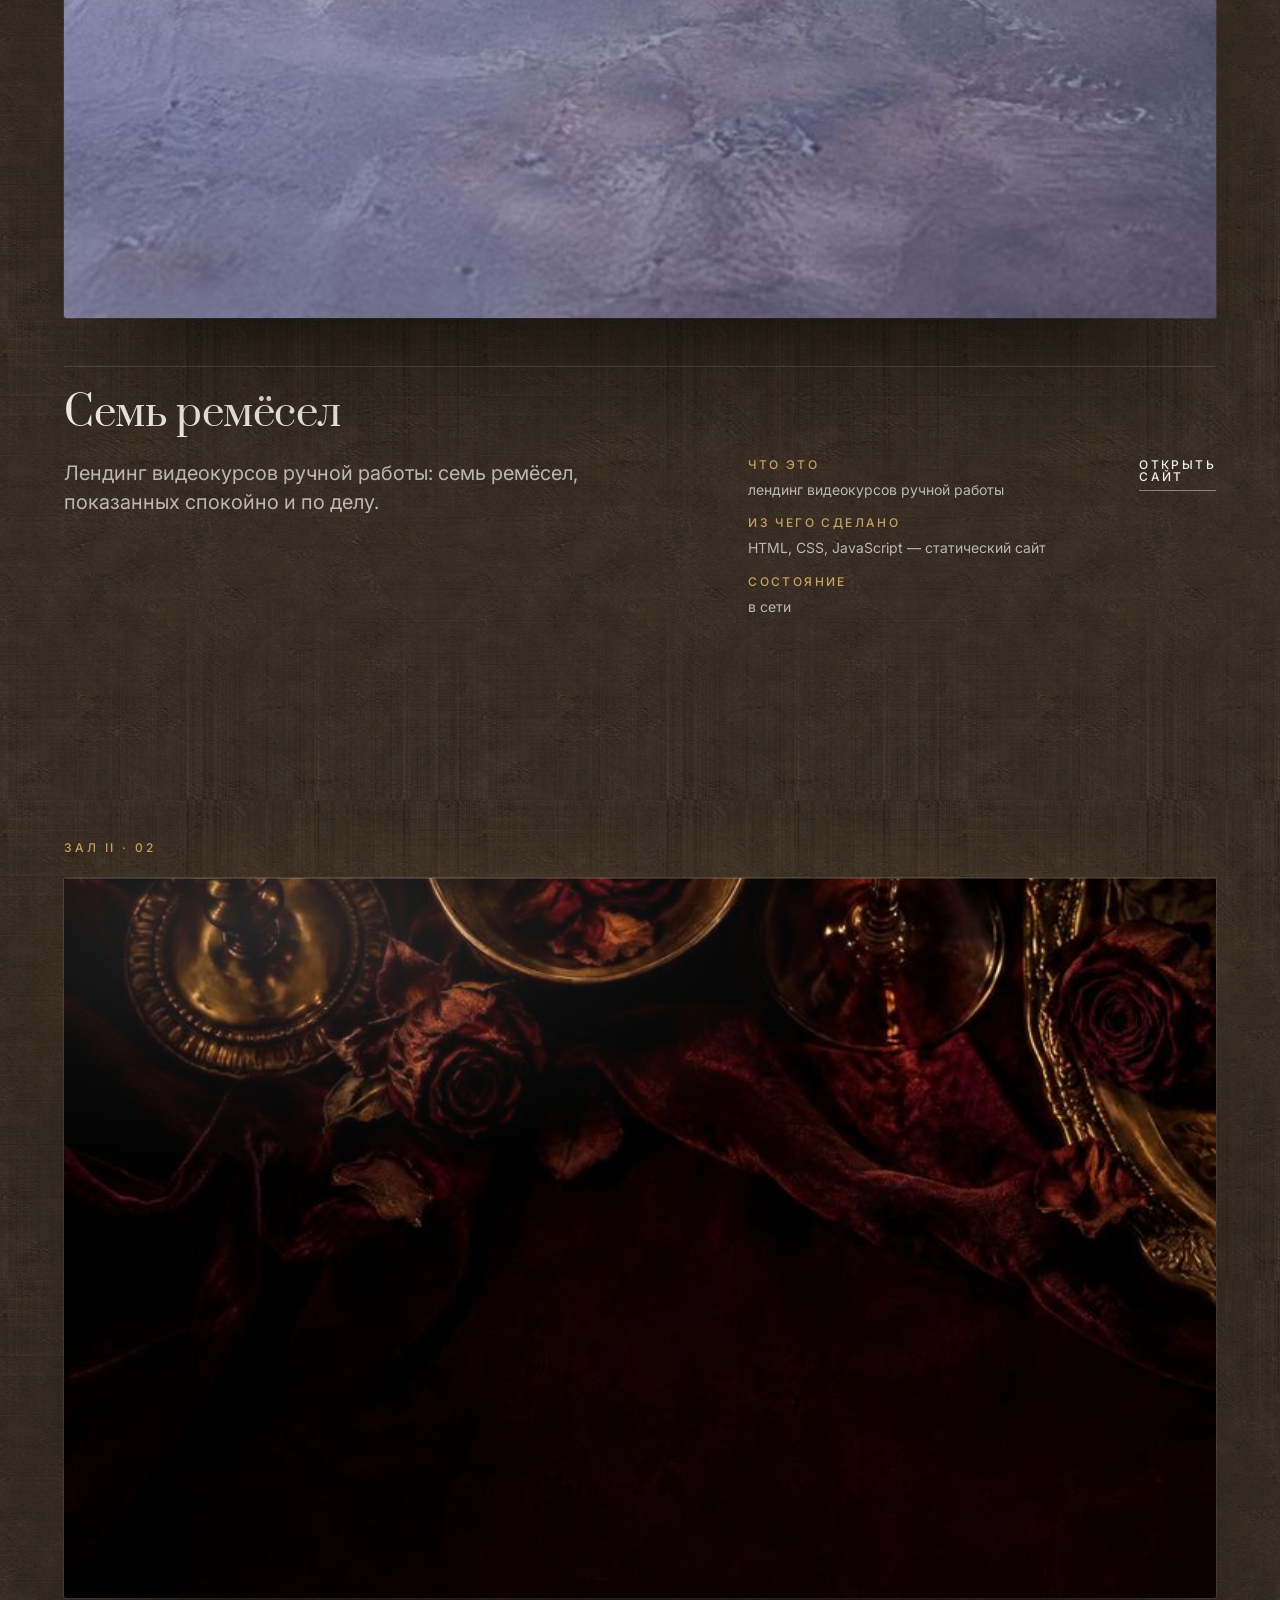
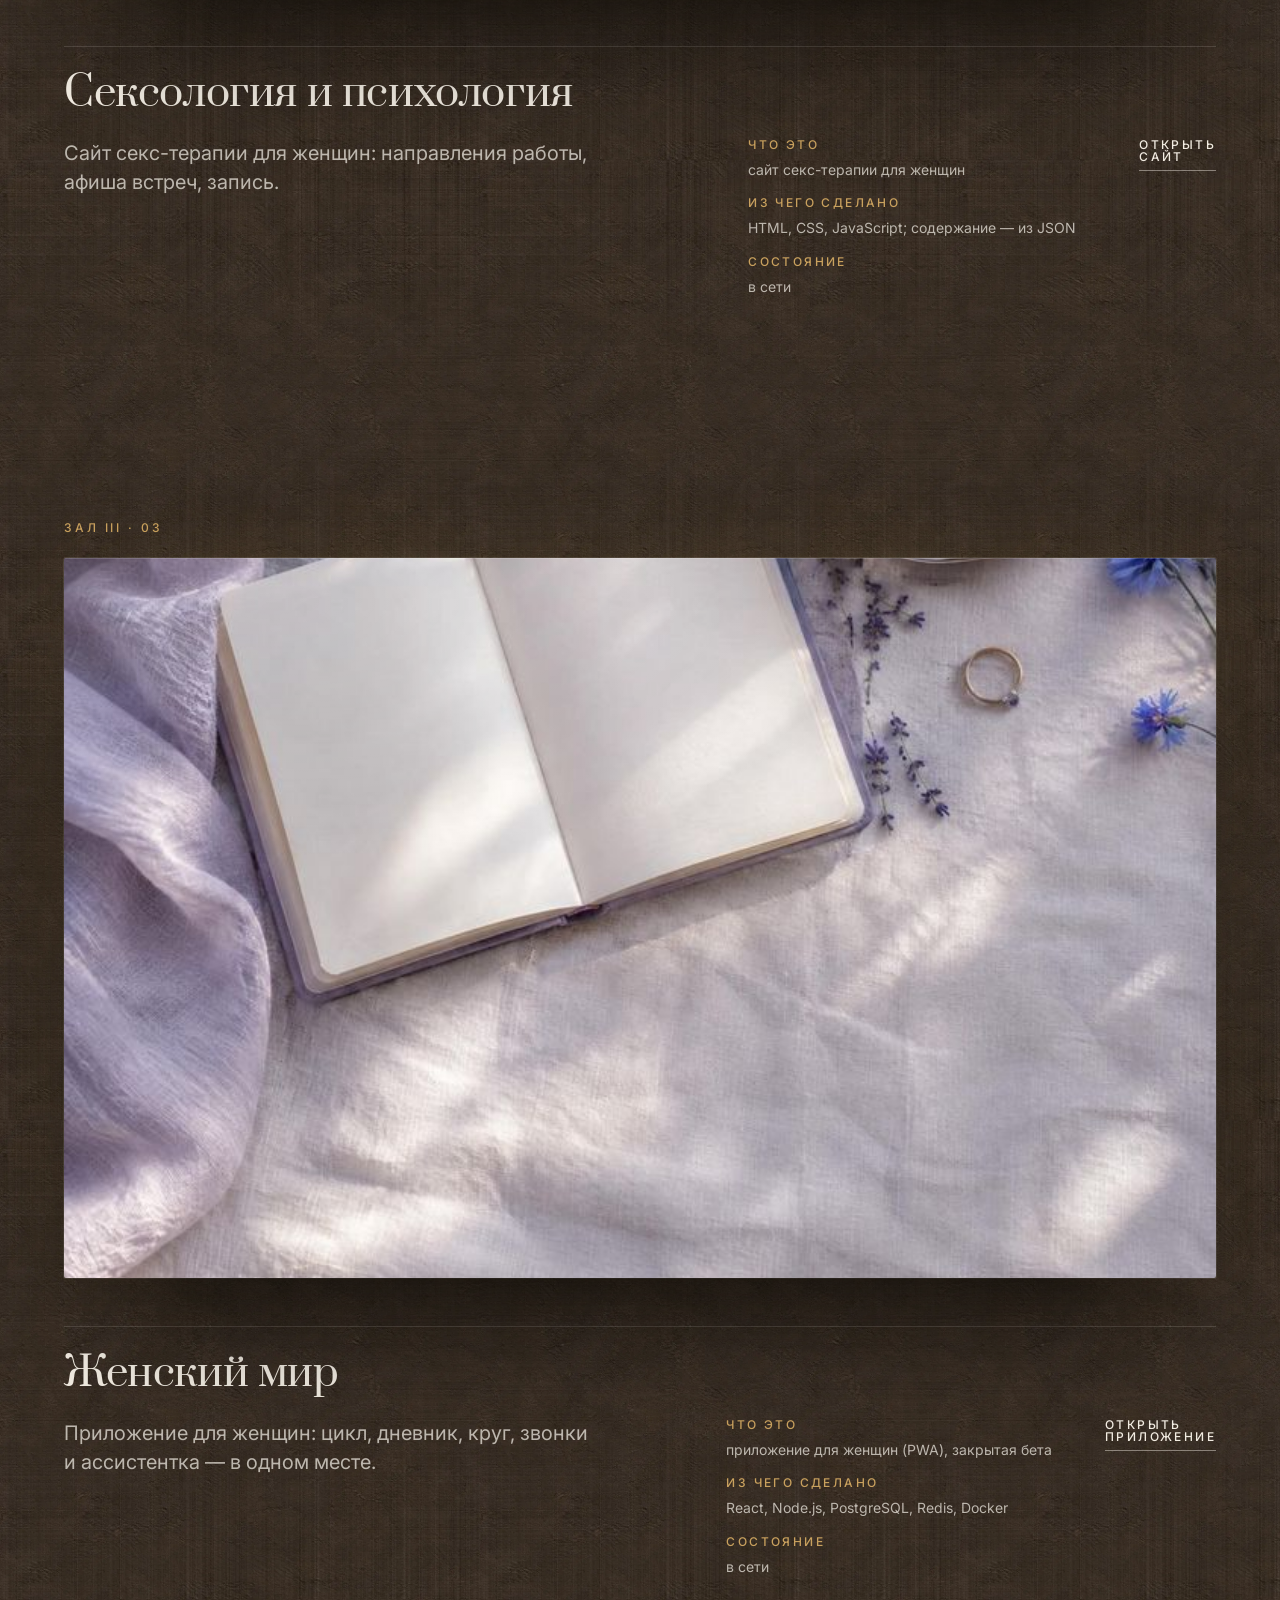
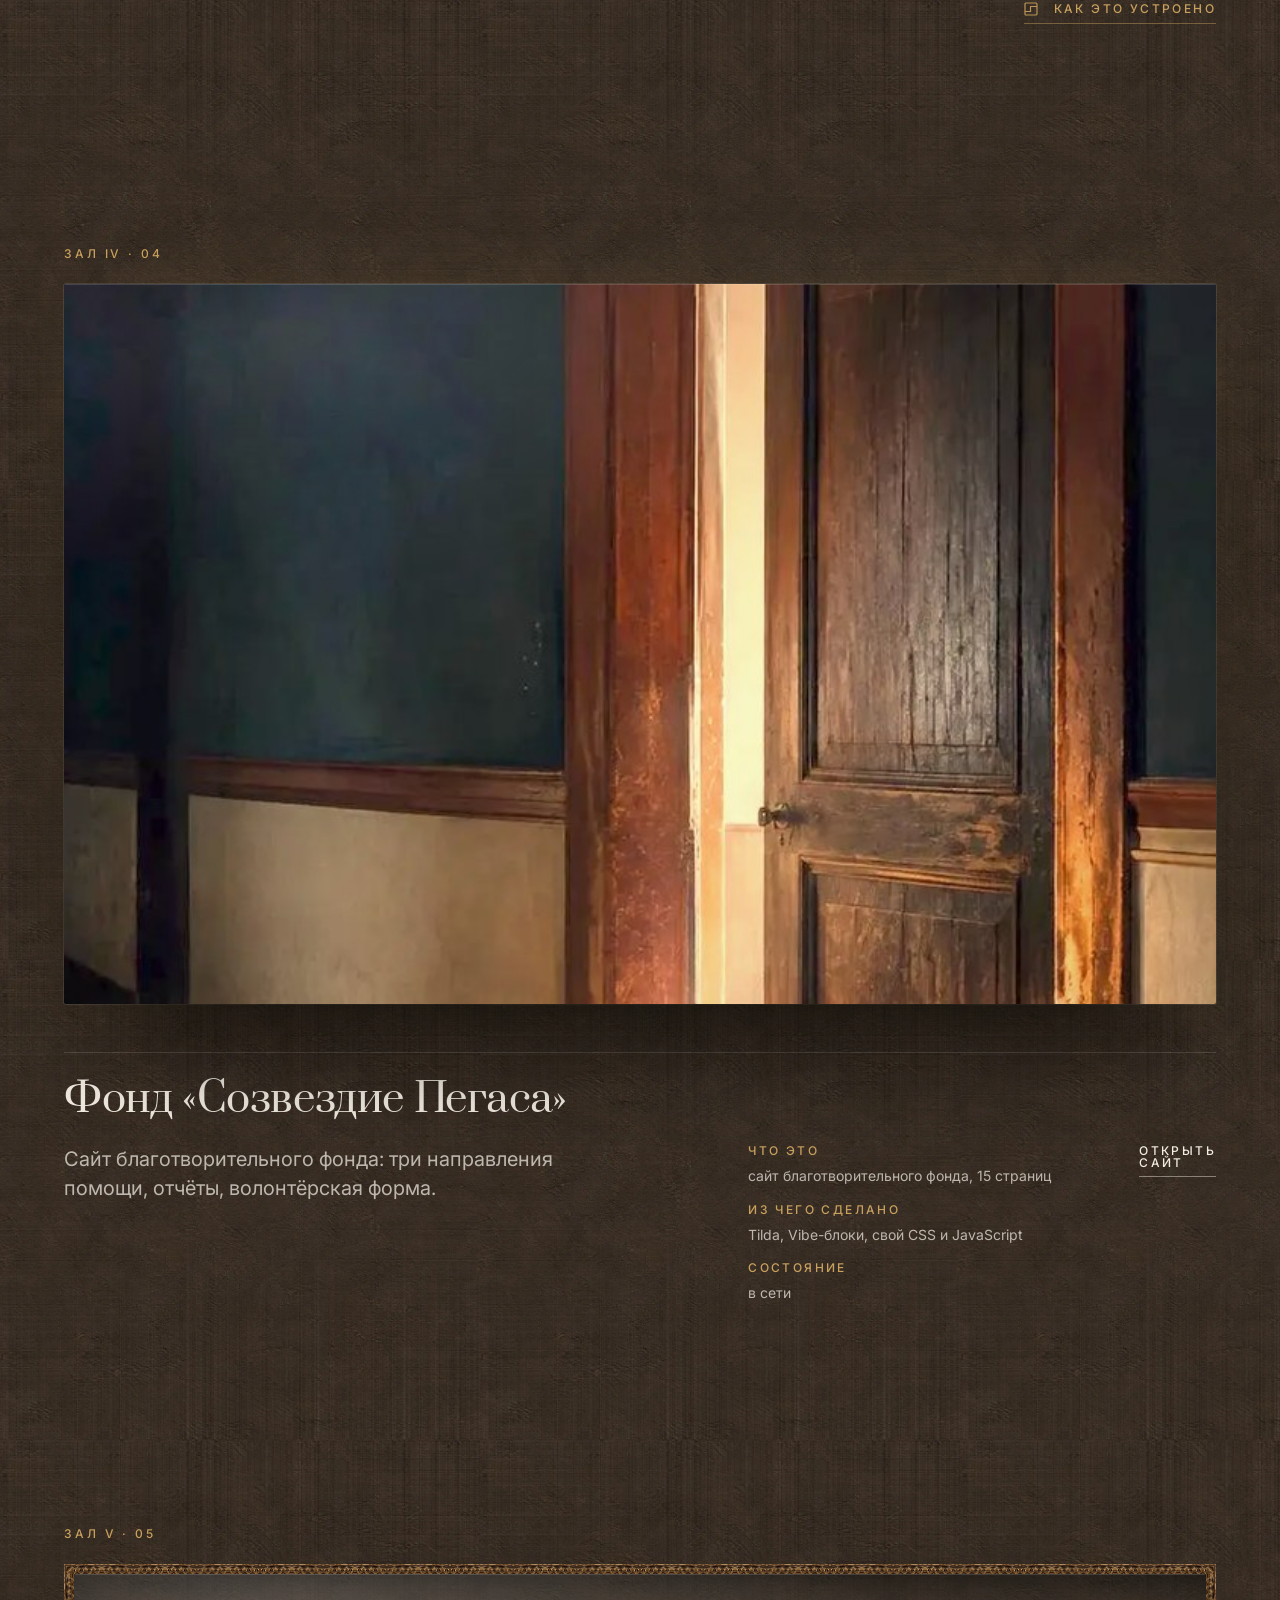
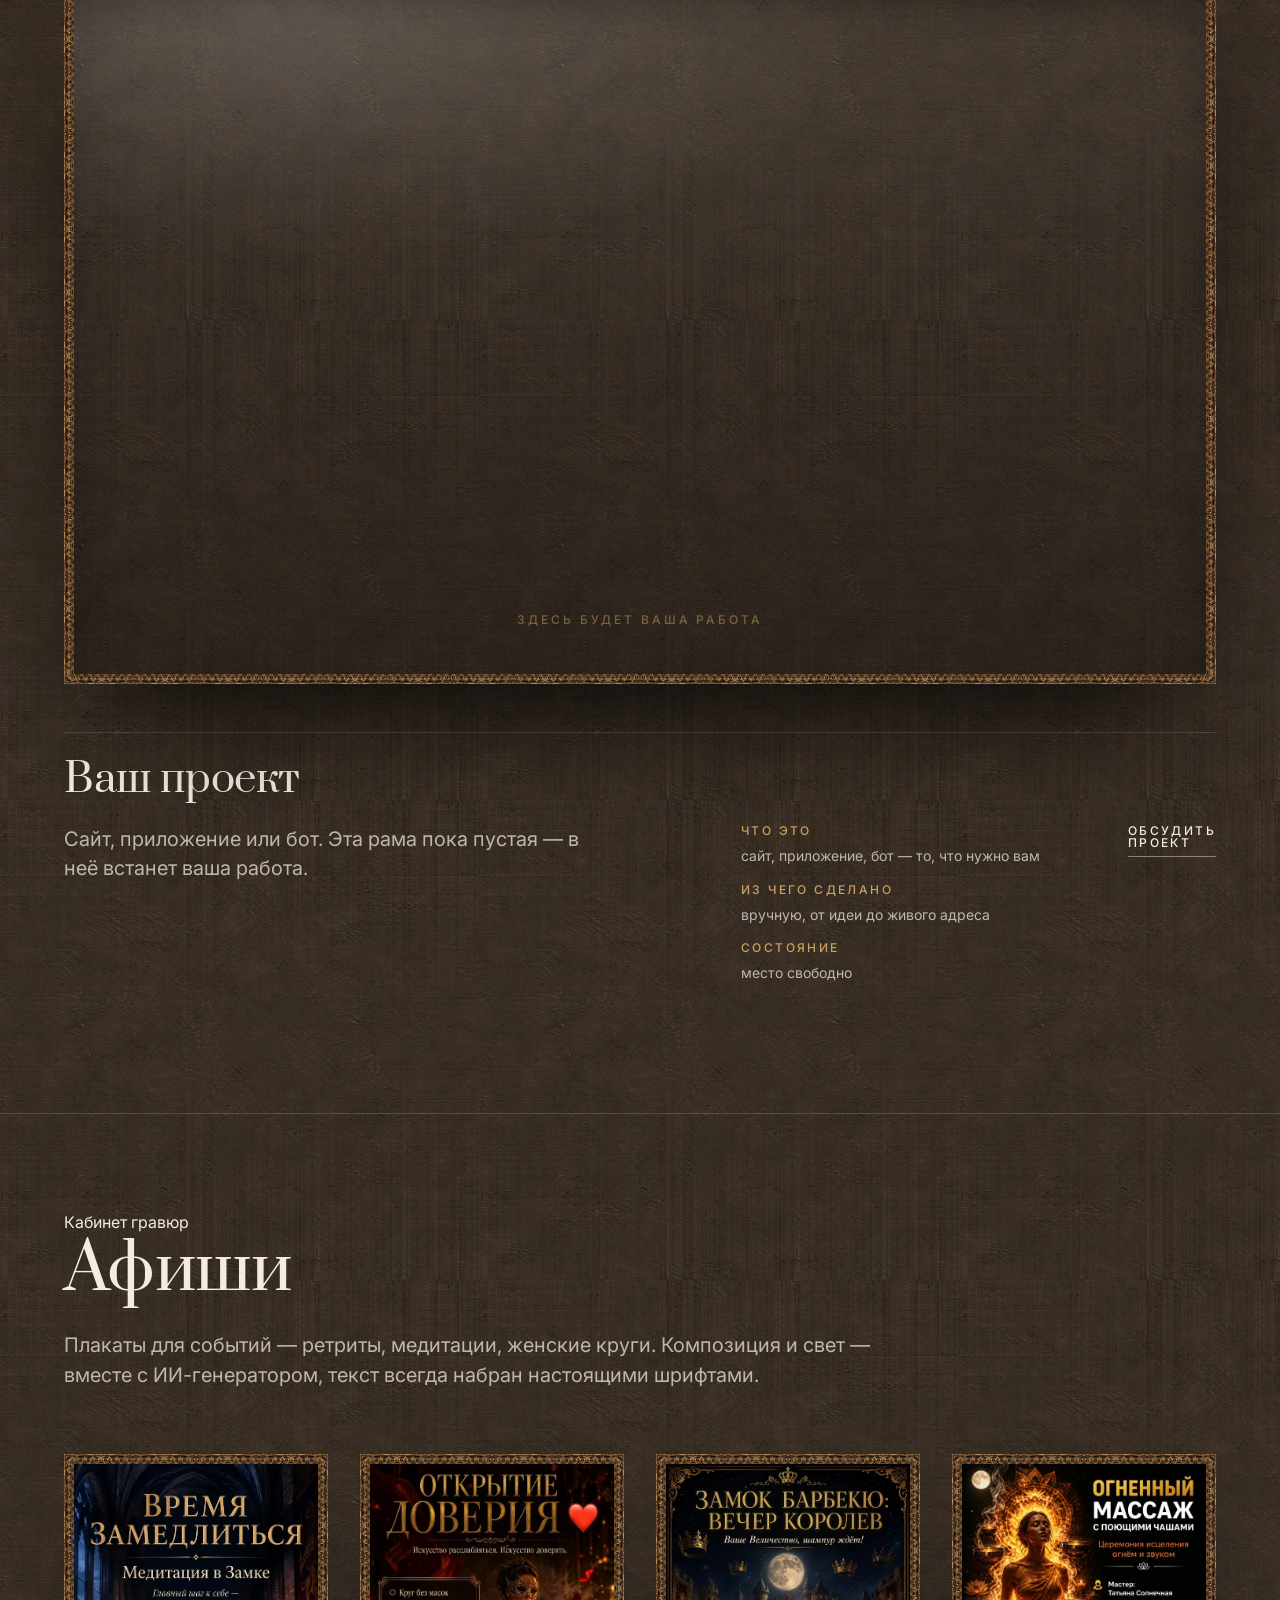
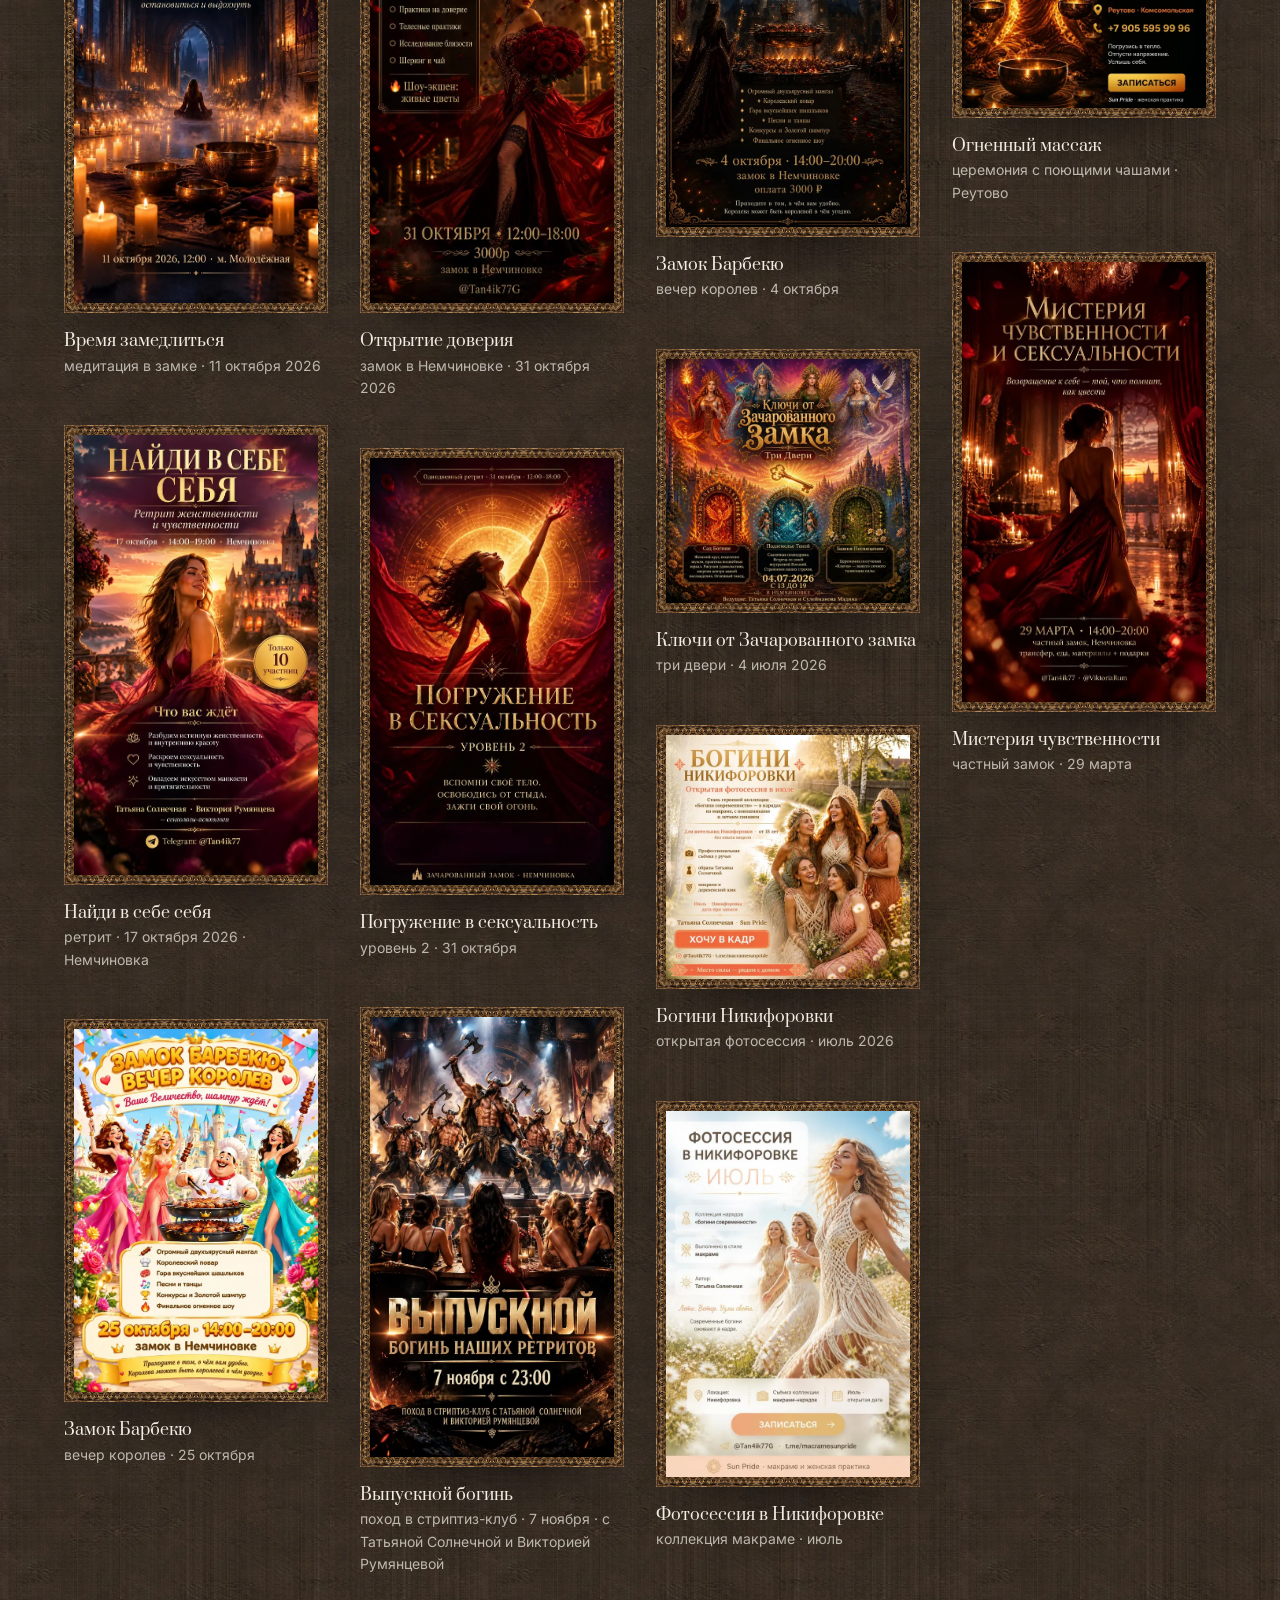
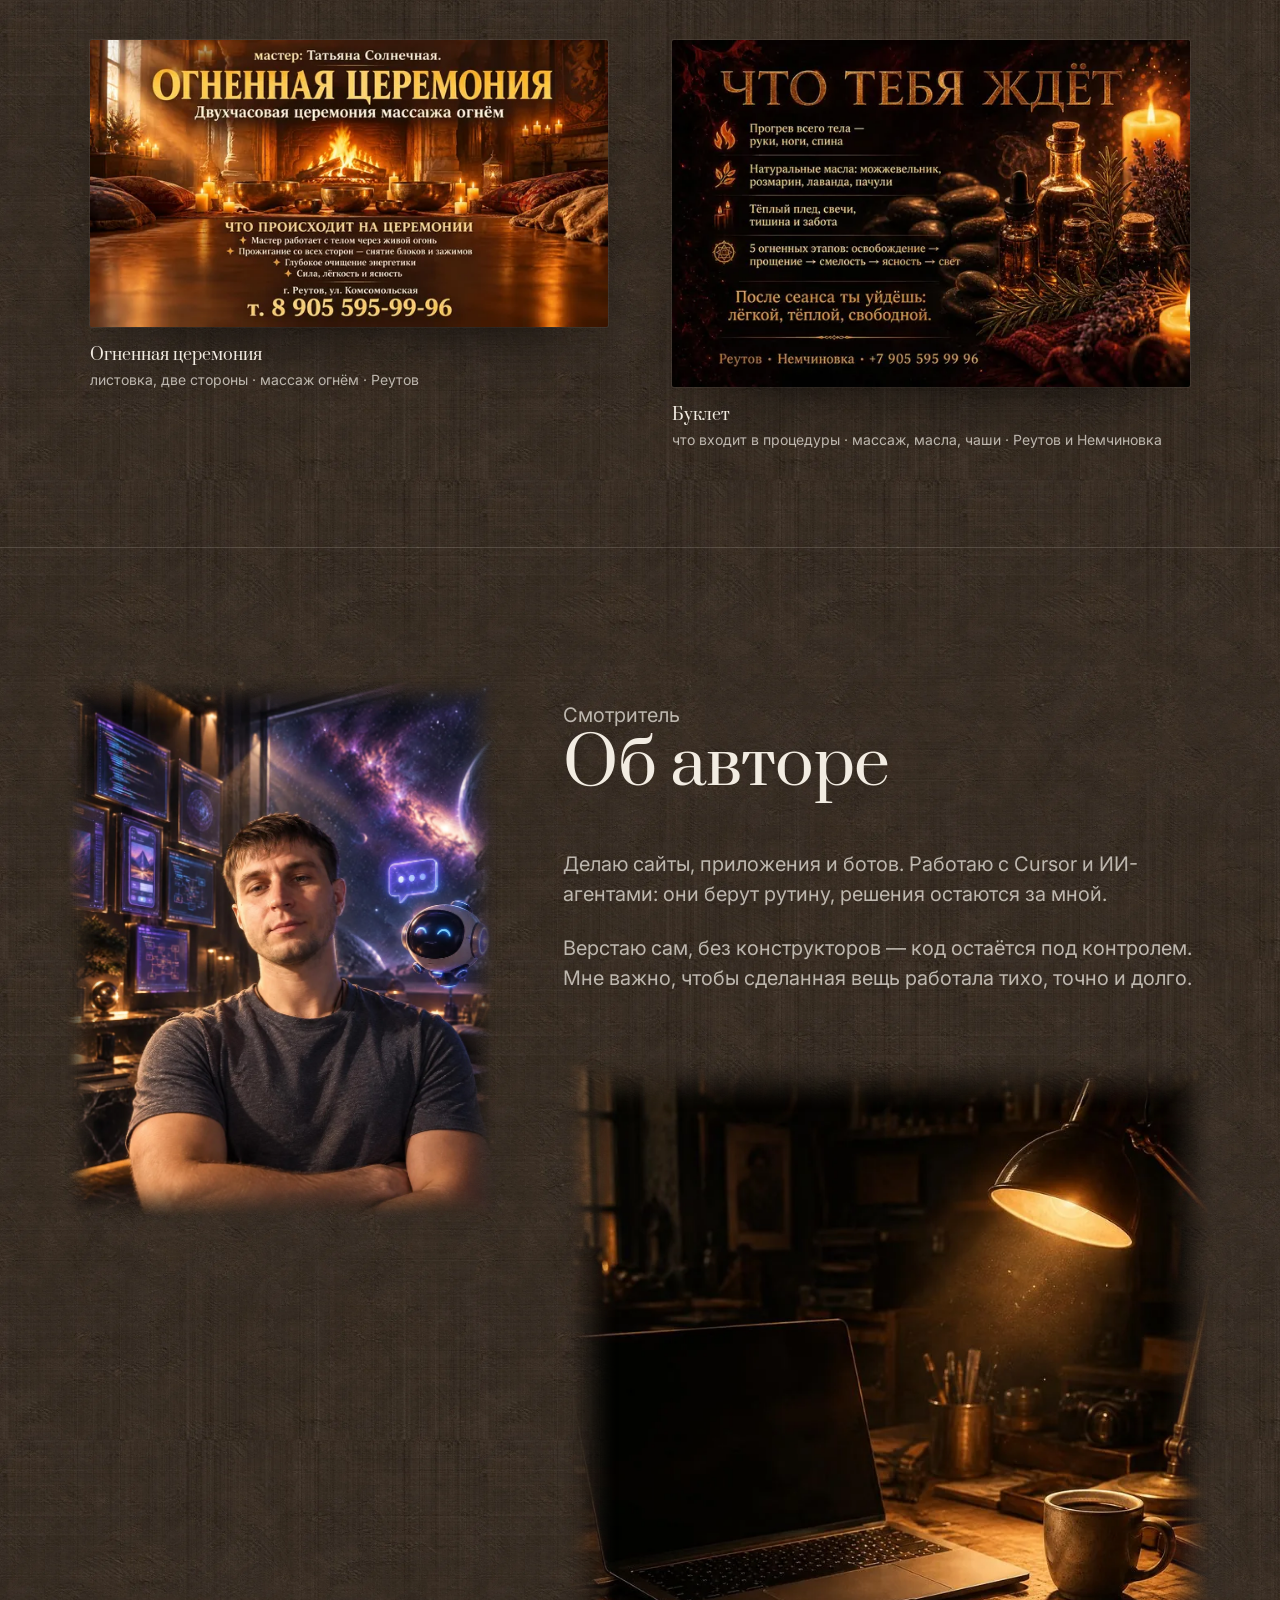
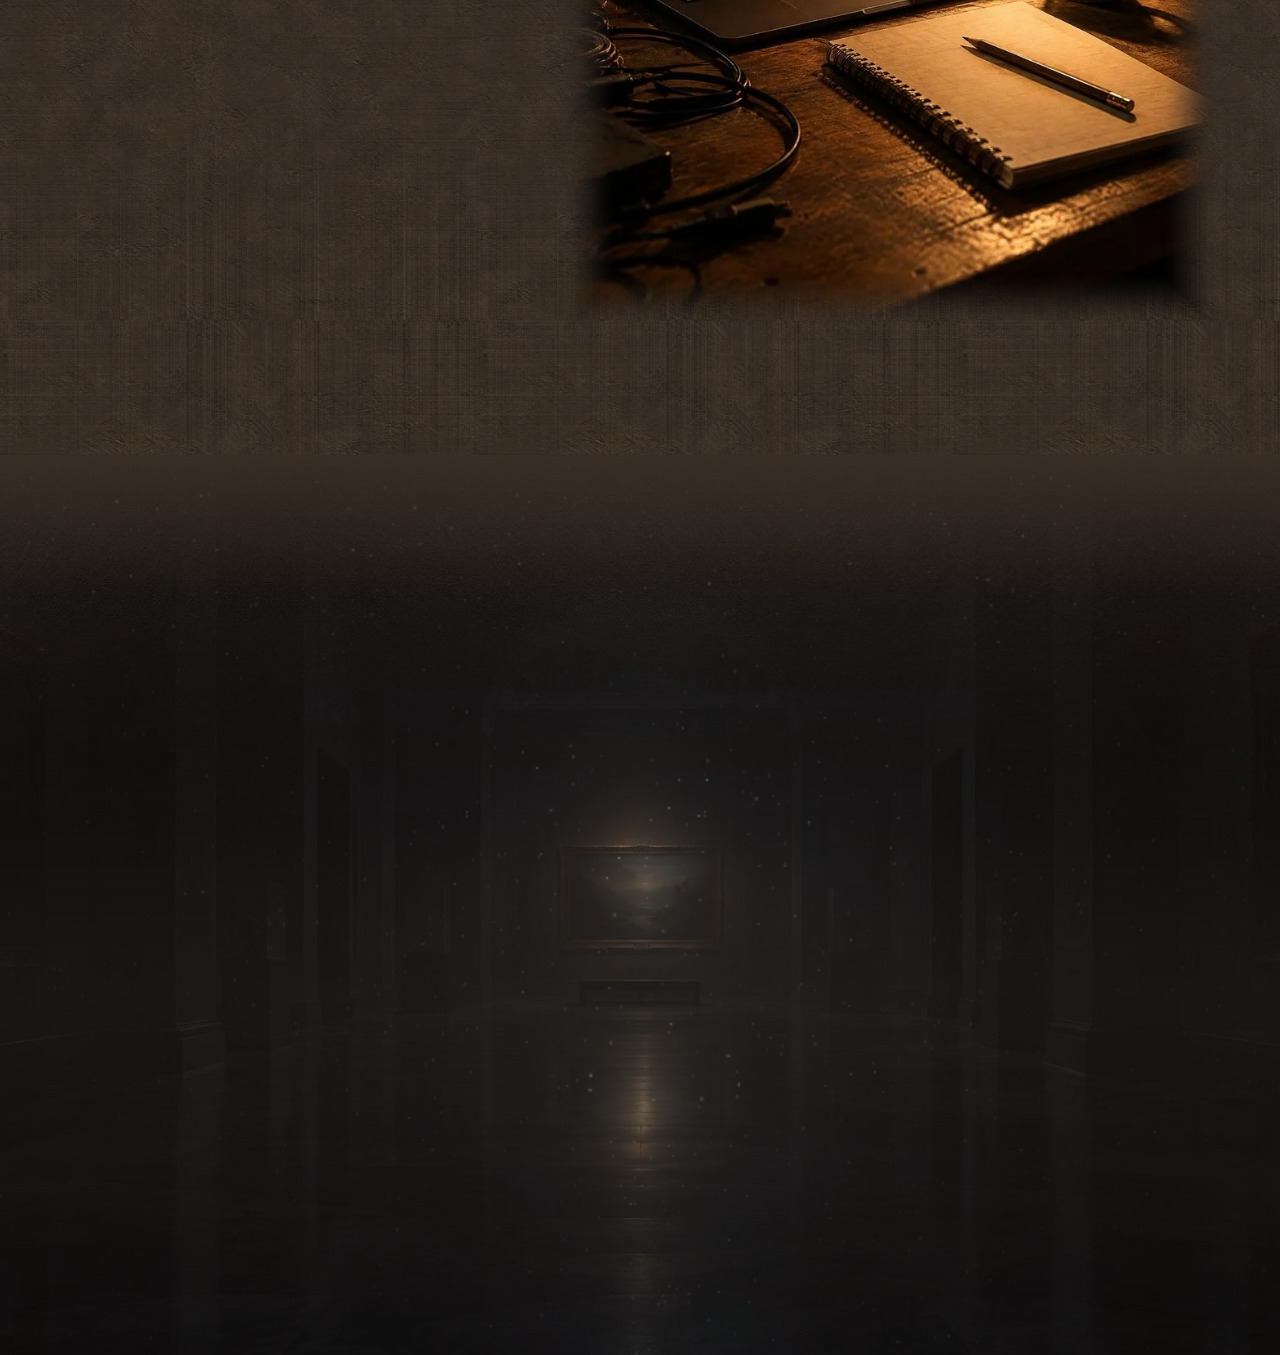
==== commit fe9ad353: "Просмотр: ссылка на работу; обложка сдвинута влево и приподнята" ====
--- a/index.html
+++ b/index.html
@@ -29,7 +29,7 @@
 <link href="https://fonts.googleapis.com/css2?family=Prata&family=Inter:wght@300;400;500;600&display=swap" rel="stylesheet">
 <link rel="preload" as="image" href="img/hero-phone.webp?v=2" media="(max-width:767px)">
 <link rel="preload" as="image" href="img/hero-desk.webp" media="(min-width:768px)">
-<link rel="stylesheet" href="style.css?v=48">
+<link rel="stylesheet" href="style.css?v=49">
 </head>
 <body>
 
@@ -163,7 +163,7 @@
 </div>
 
 <script src="data.js?v=19"></script>
-<script src="script.js?v=38"></script>
+<script src="script.js?v=40"></script>
 <script src="dust.js?v=3"></script>
 </body>
 </html>
--- a/style.css
+++ b/style.css
@@ -422,6 +422,14 @@
   text-transform:uppercase;padding-top:2px}
 .viewer__info dd{margin:0}
 @media (max-width:767px){ .viewer__info>div{grid-template-columns:1fr} }
+/* ссылка на живую работу прямо из просмотра: в том же багетном стиле, что кнопки зала */
+.viewer__go{justify-self:center;margin-top:var(--s2);display:inline-flex;align-items:center;gap:6px;
+  min-height:44px;padding:var(--s2) var(--s4);text-decoration:none;
+  font:500 var(--t1)/1 var(--sans);letter-spacing:.2em;text-transform:uppercase;
+  color:var(--bronze);border:1px solid rgba(201,161,94,.45);border-radius:999px;
+  transition:border-color .3s var(--ease),color .3s var(--ease),background .3s var(--ease)}
+.viewer__go:hover,.viewer__go:focus-visible{border-color:var(--bronze);color:#0f0d0b;background:var(--bronze)}
+.viewer__go span{font-size:.85em;letter-spacing:0}
 /* листовка с двумя сторонами: кнопка переворота стоит в подписи просмотра */
 .viewer__flip{justify-self:center;margin-top:var(--s2);cursor:pointer;
   font:500 var(--t1)/1 var(--sans);letter-spacing:.2em;text-transform:uppercase;
@@ -527,8 +535,10 @@
   .cover__inner{gap:24px}
 }
 
-/* Телефон: кадр обложки сдвинут влево — дверь уходит от центра, справа остаётся воздух под текст.
-   object-position, а не transform: картинка «в обрез», сдвиг рамкой кадра не открывает пустых краёв. */
+/* Телефон: кадр обложки сдвинут влево — дверь уходит от центра, справа остаётся воздух под текст. */
 @media (max-width: 767px){
-  .cover__media img{object-position:72% 40%}
-}
+  .cover__media img{
+    object-position:95% 40%;
+    transform:translate3d(0, calc(var(--py, 0px) - 26px), 0) scale(1.16);
+  }
+}
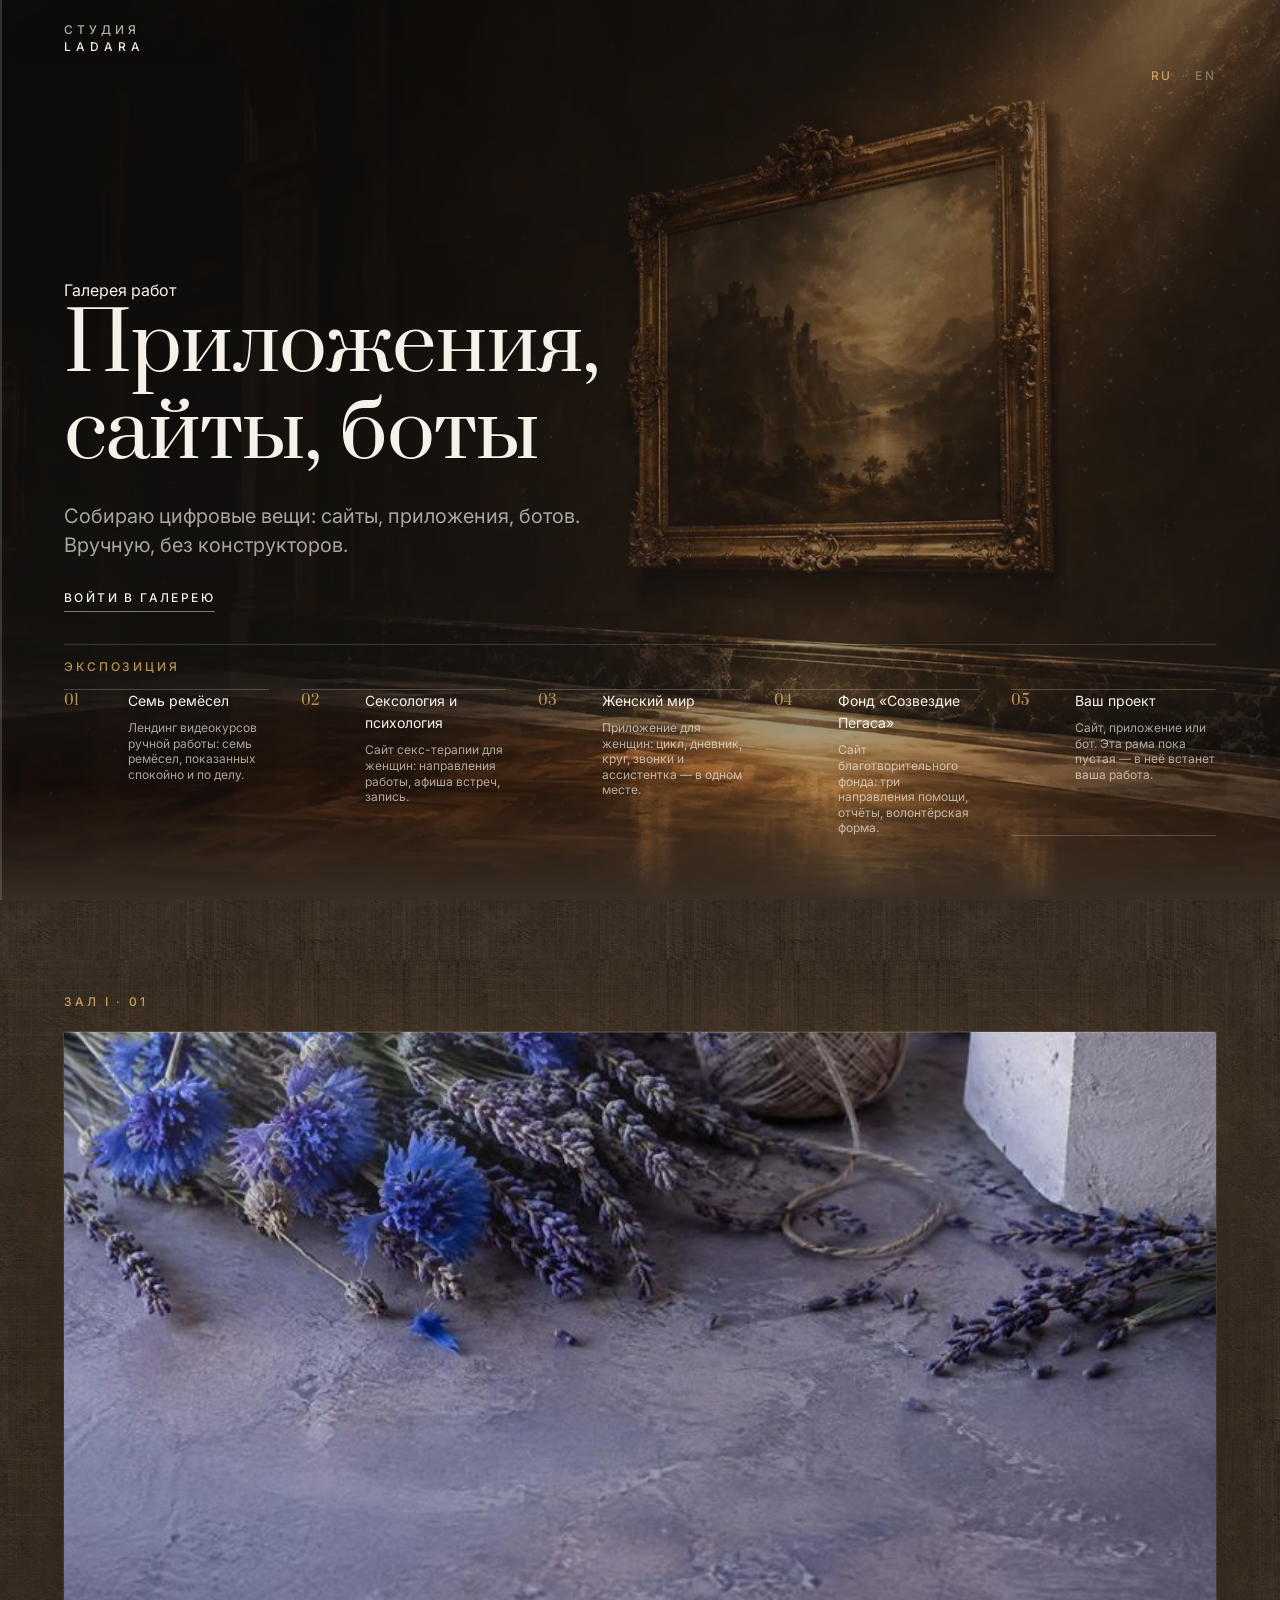
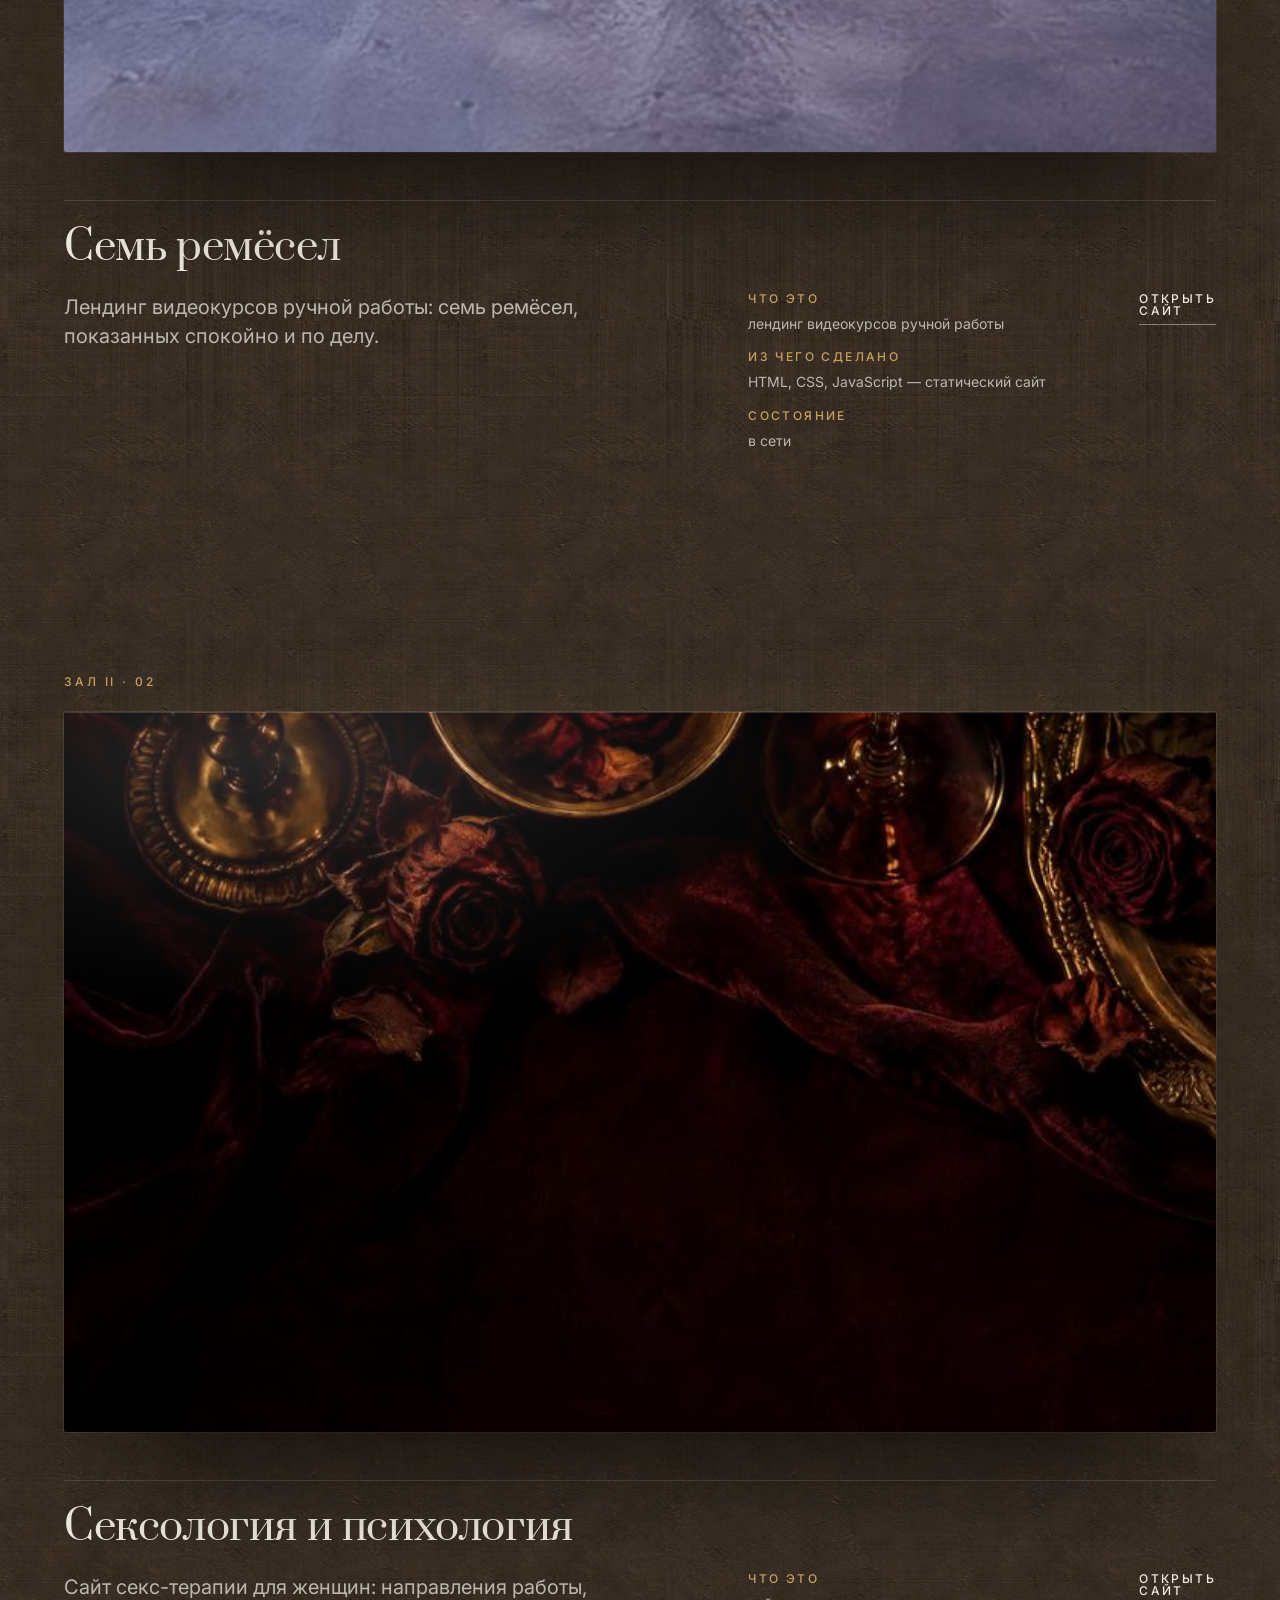
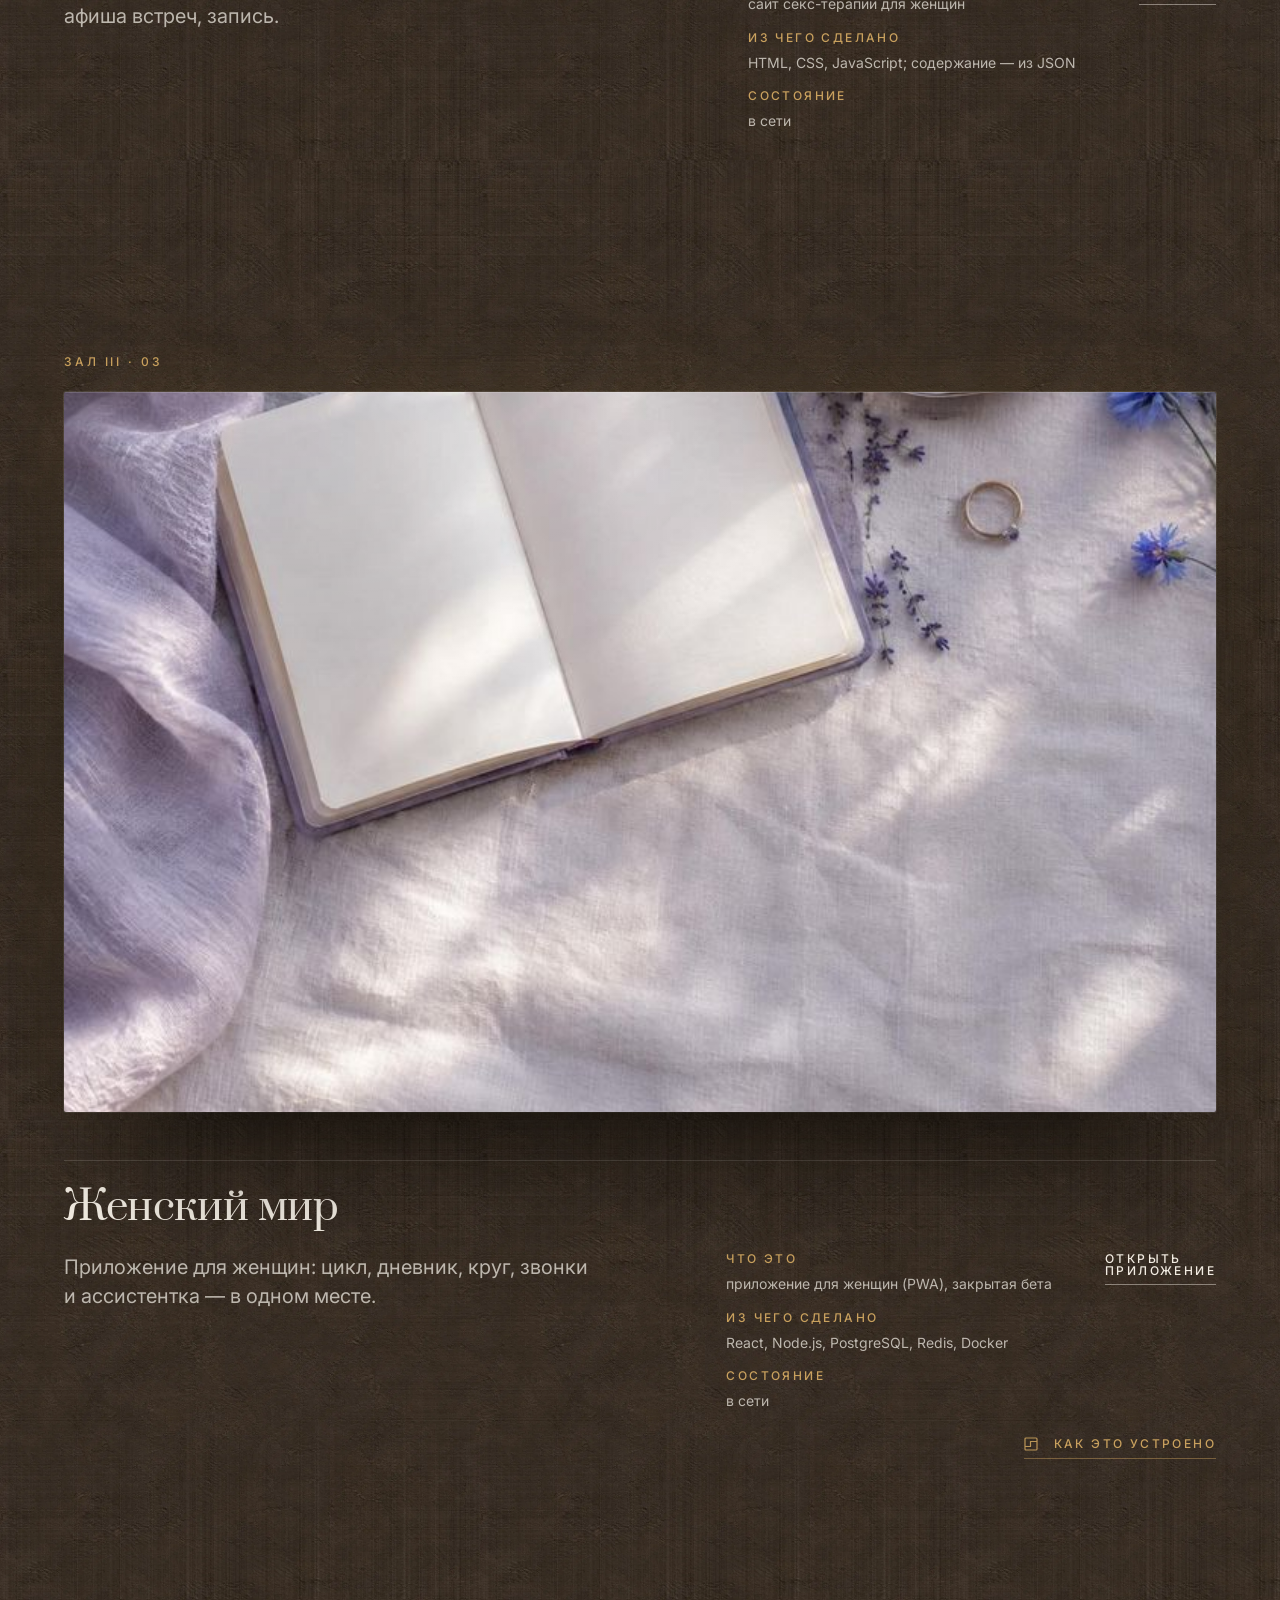
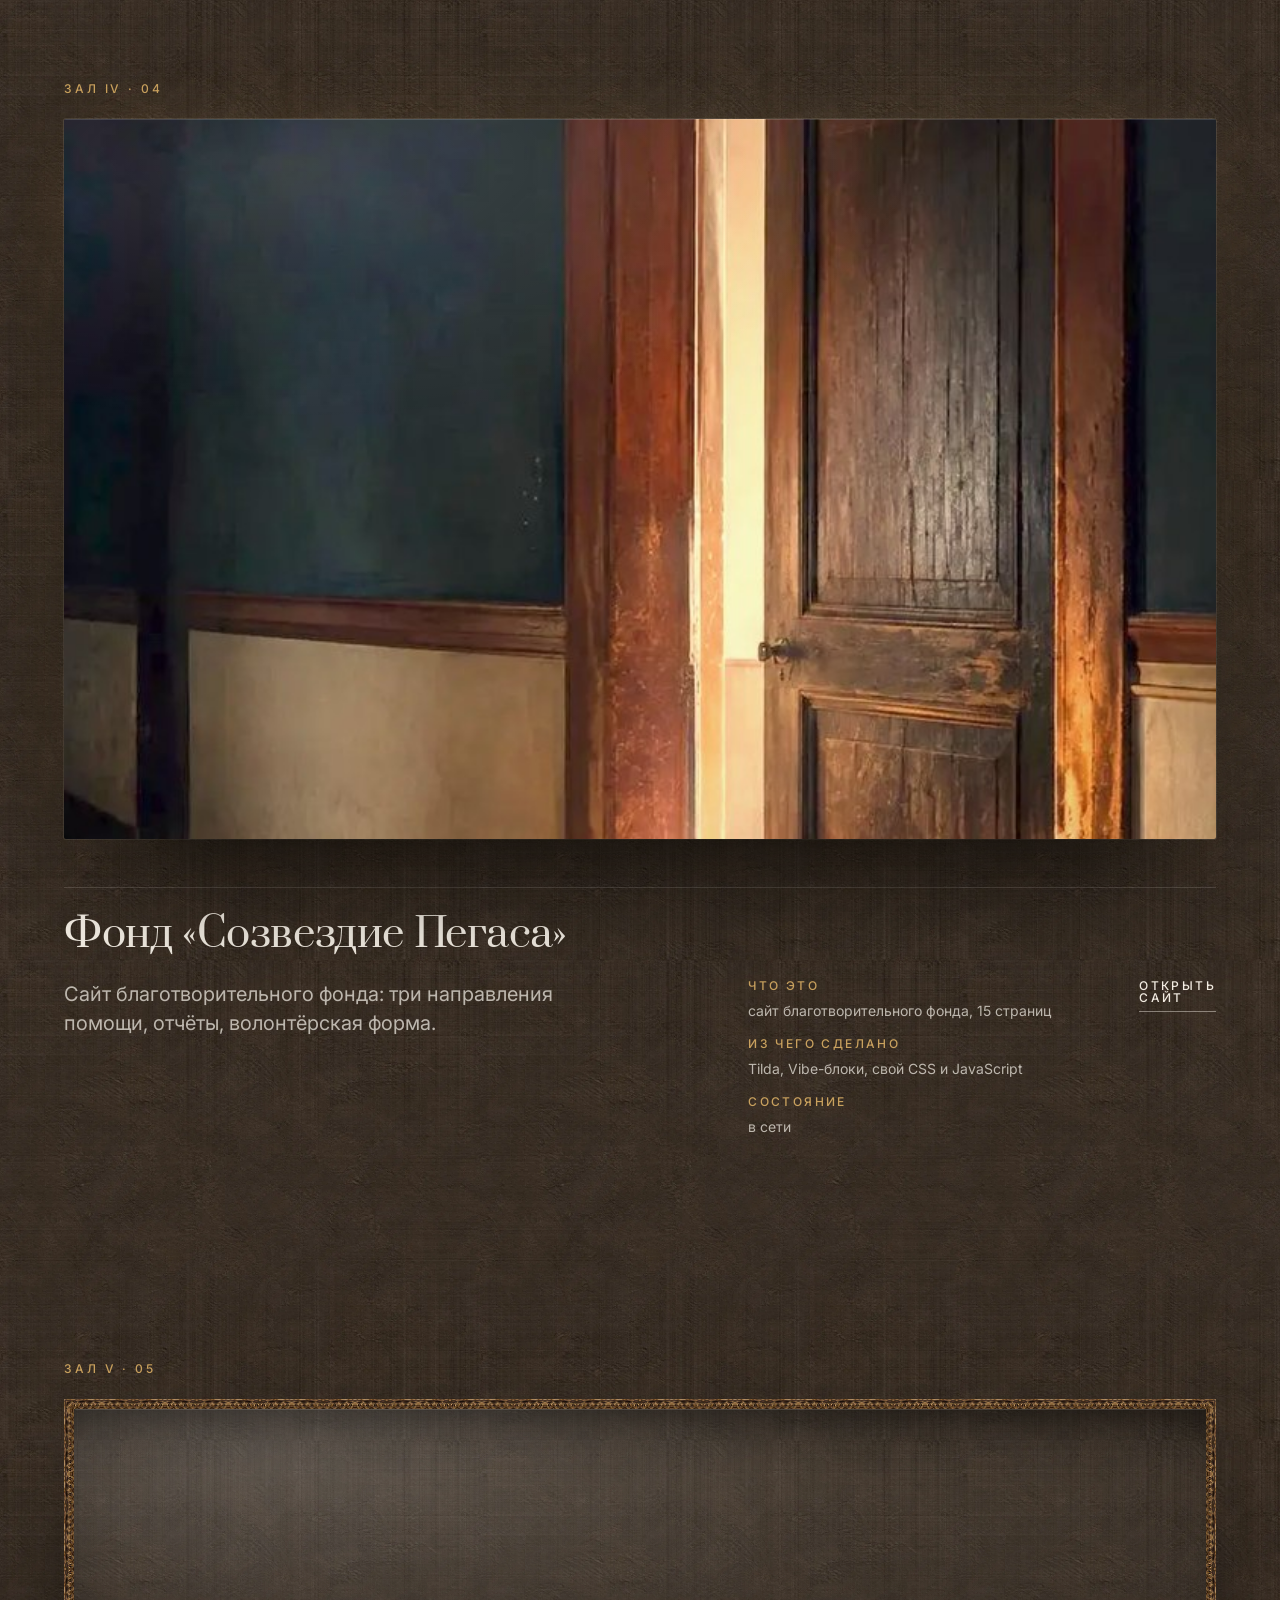
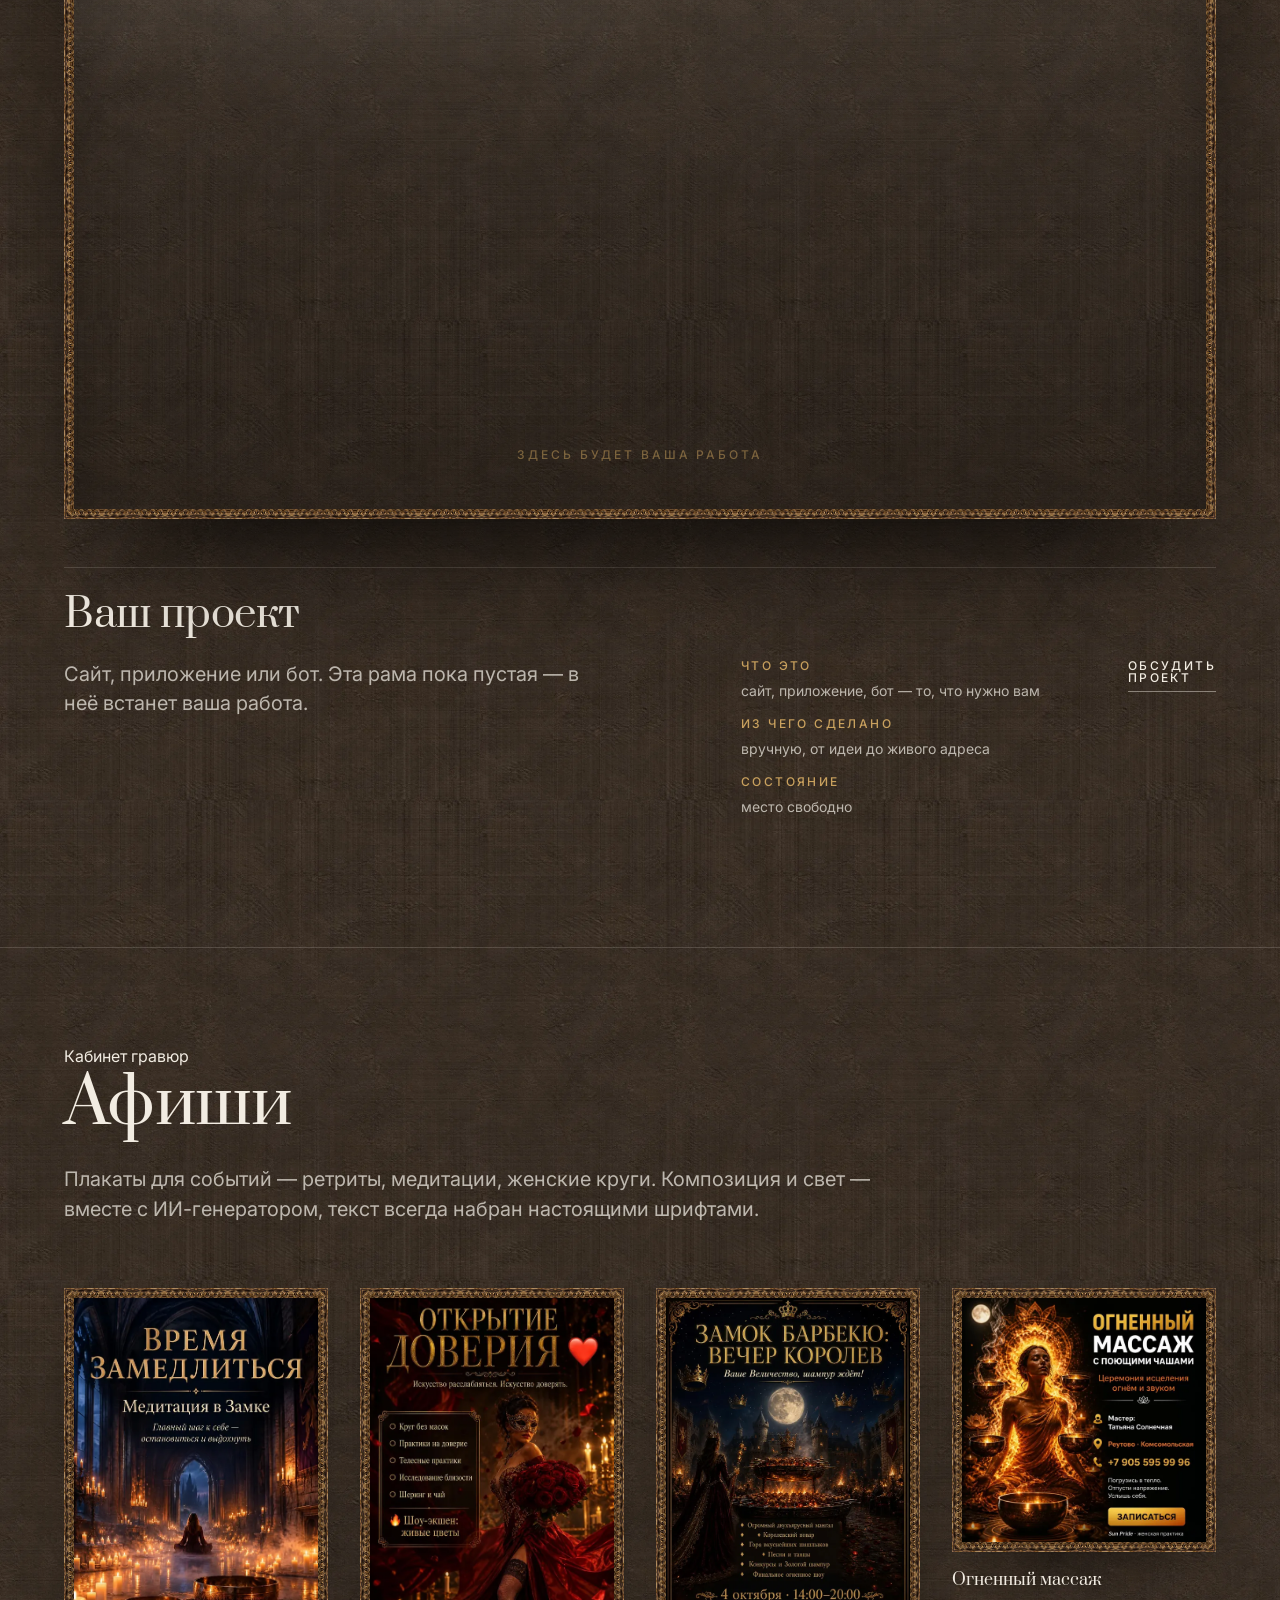
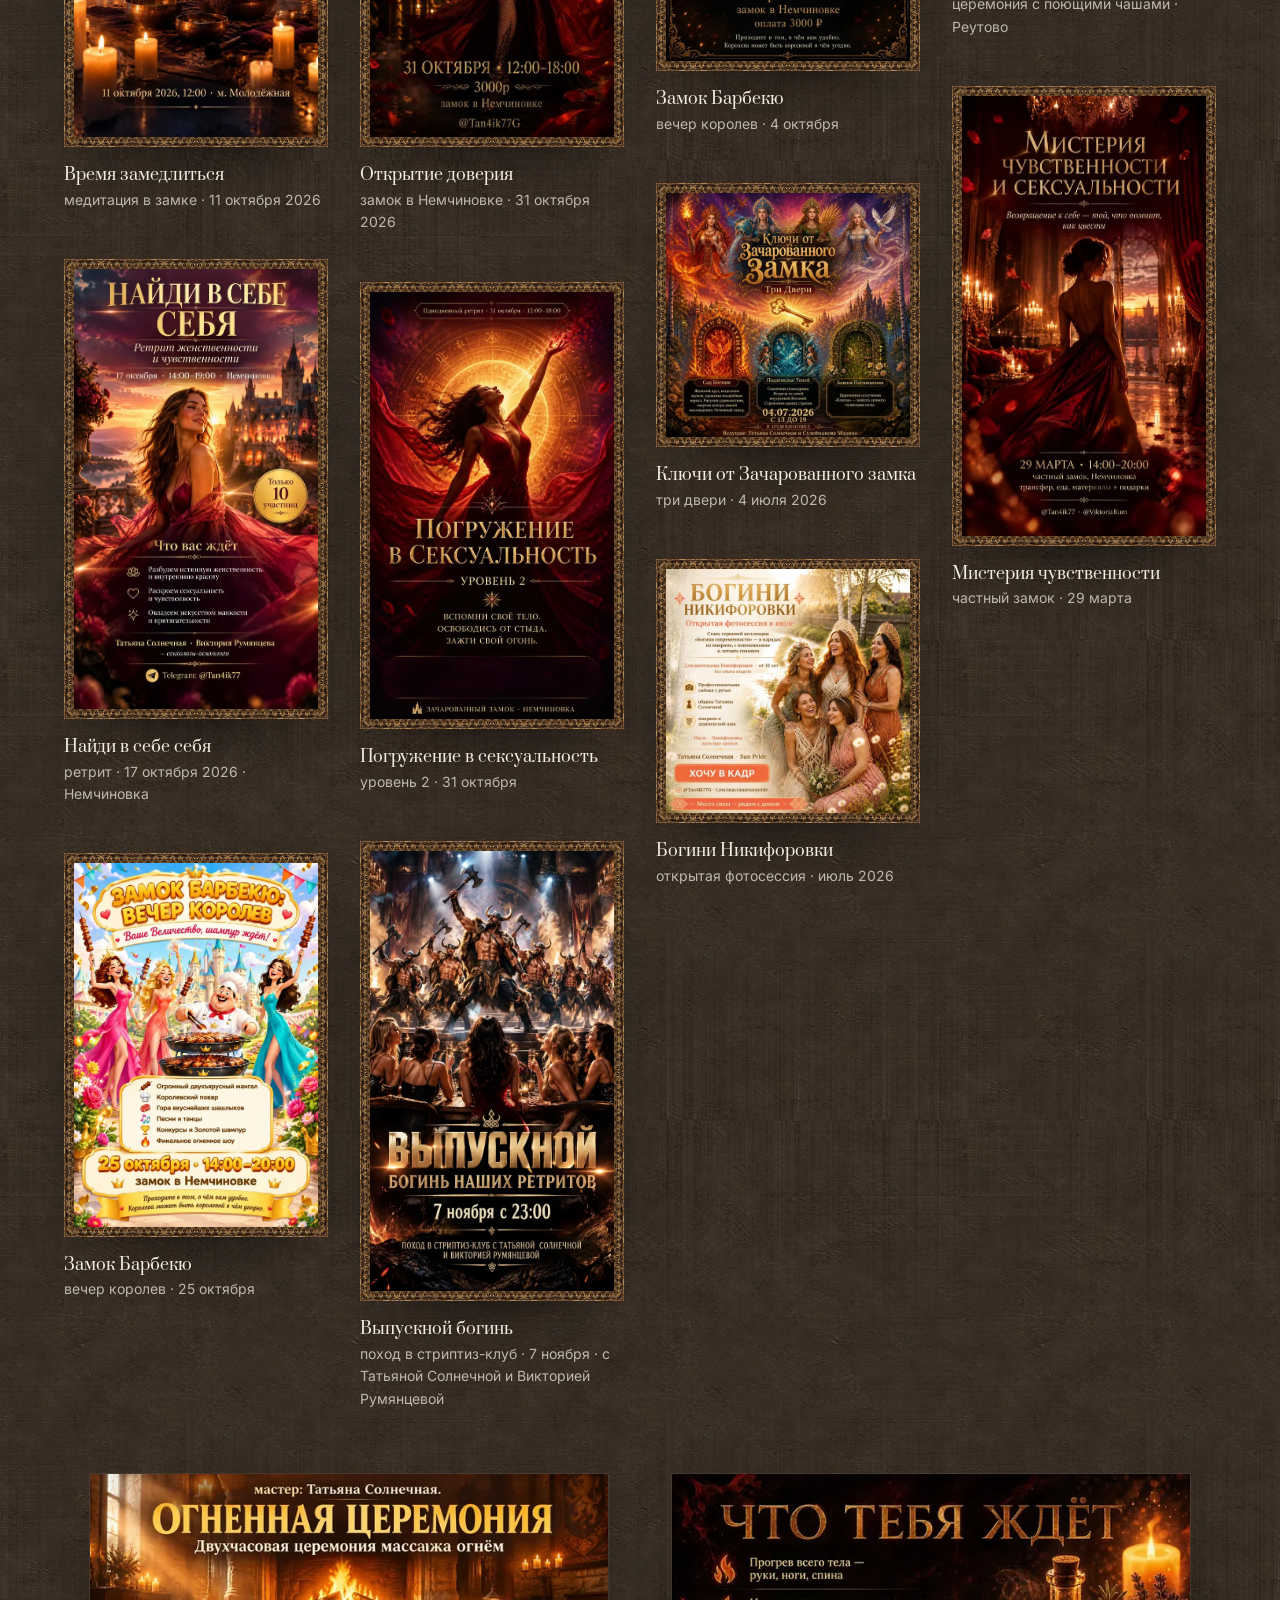
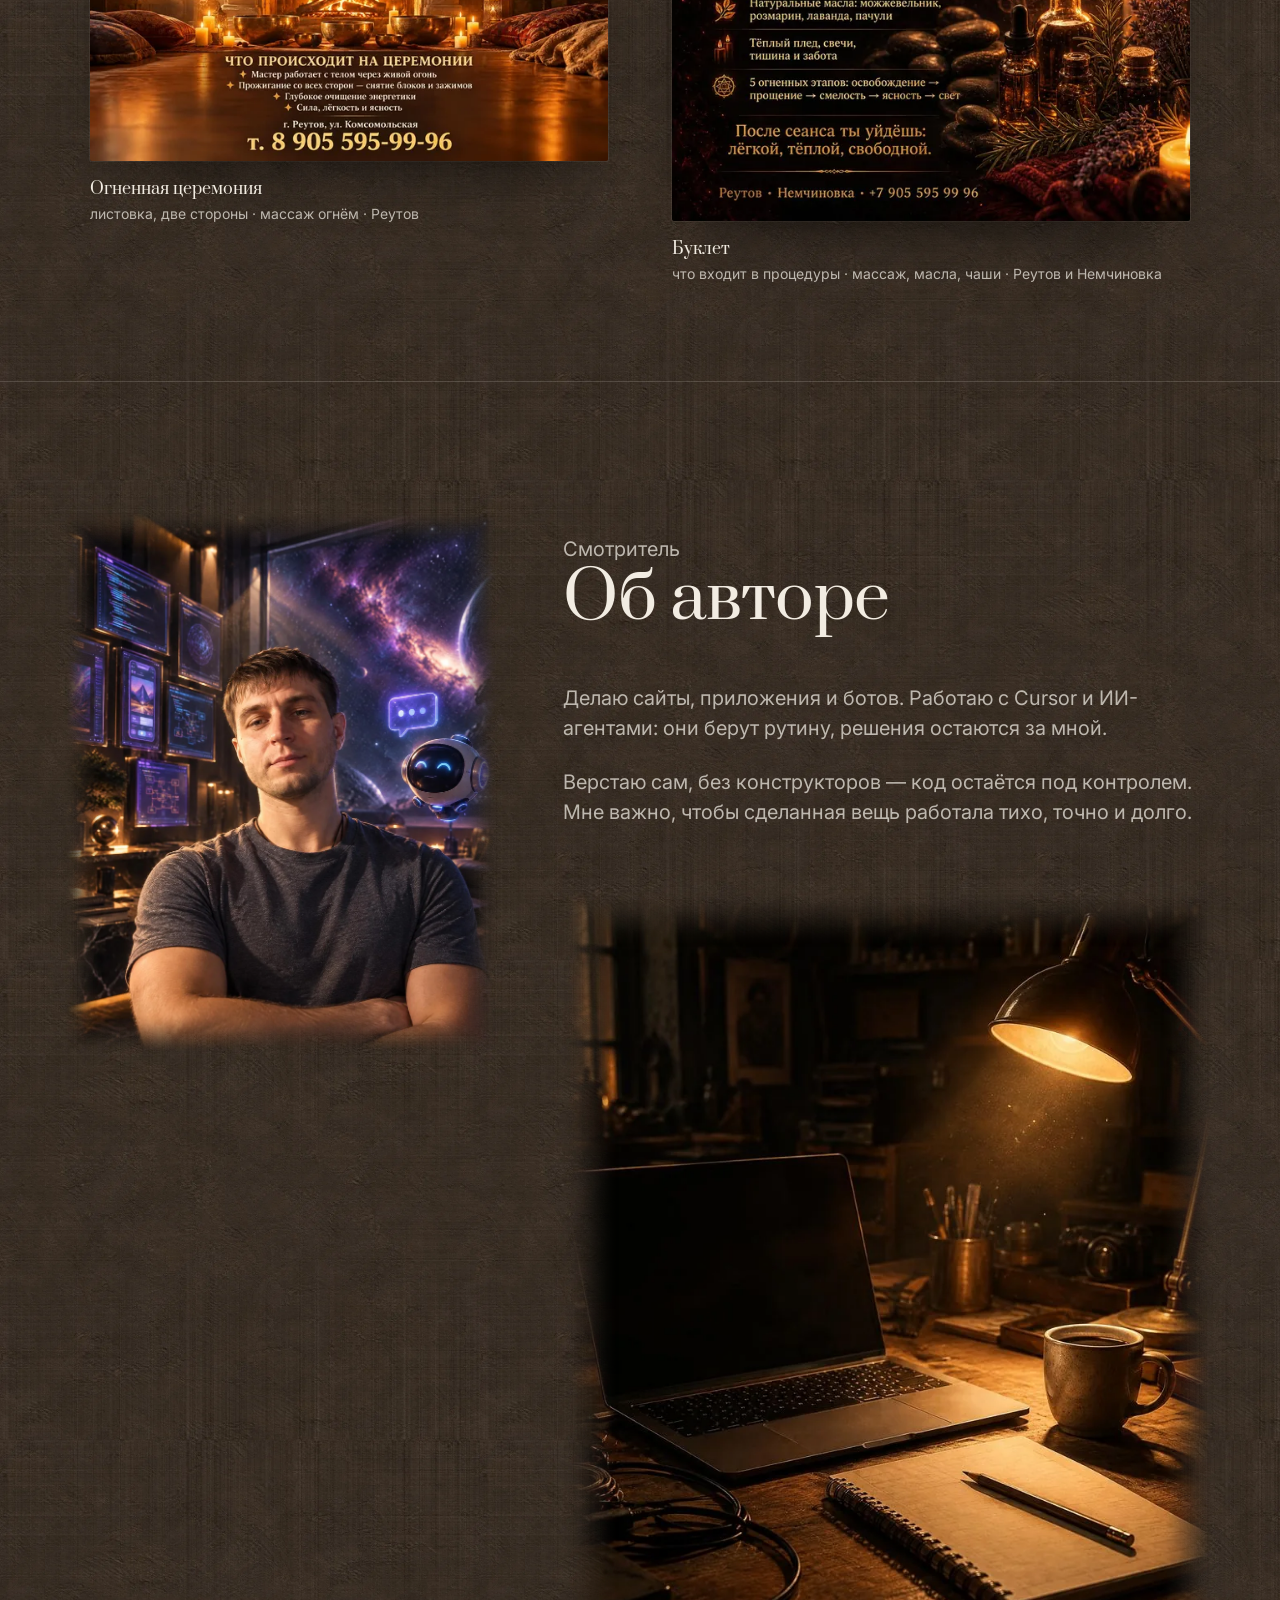
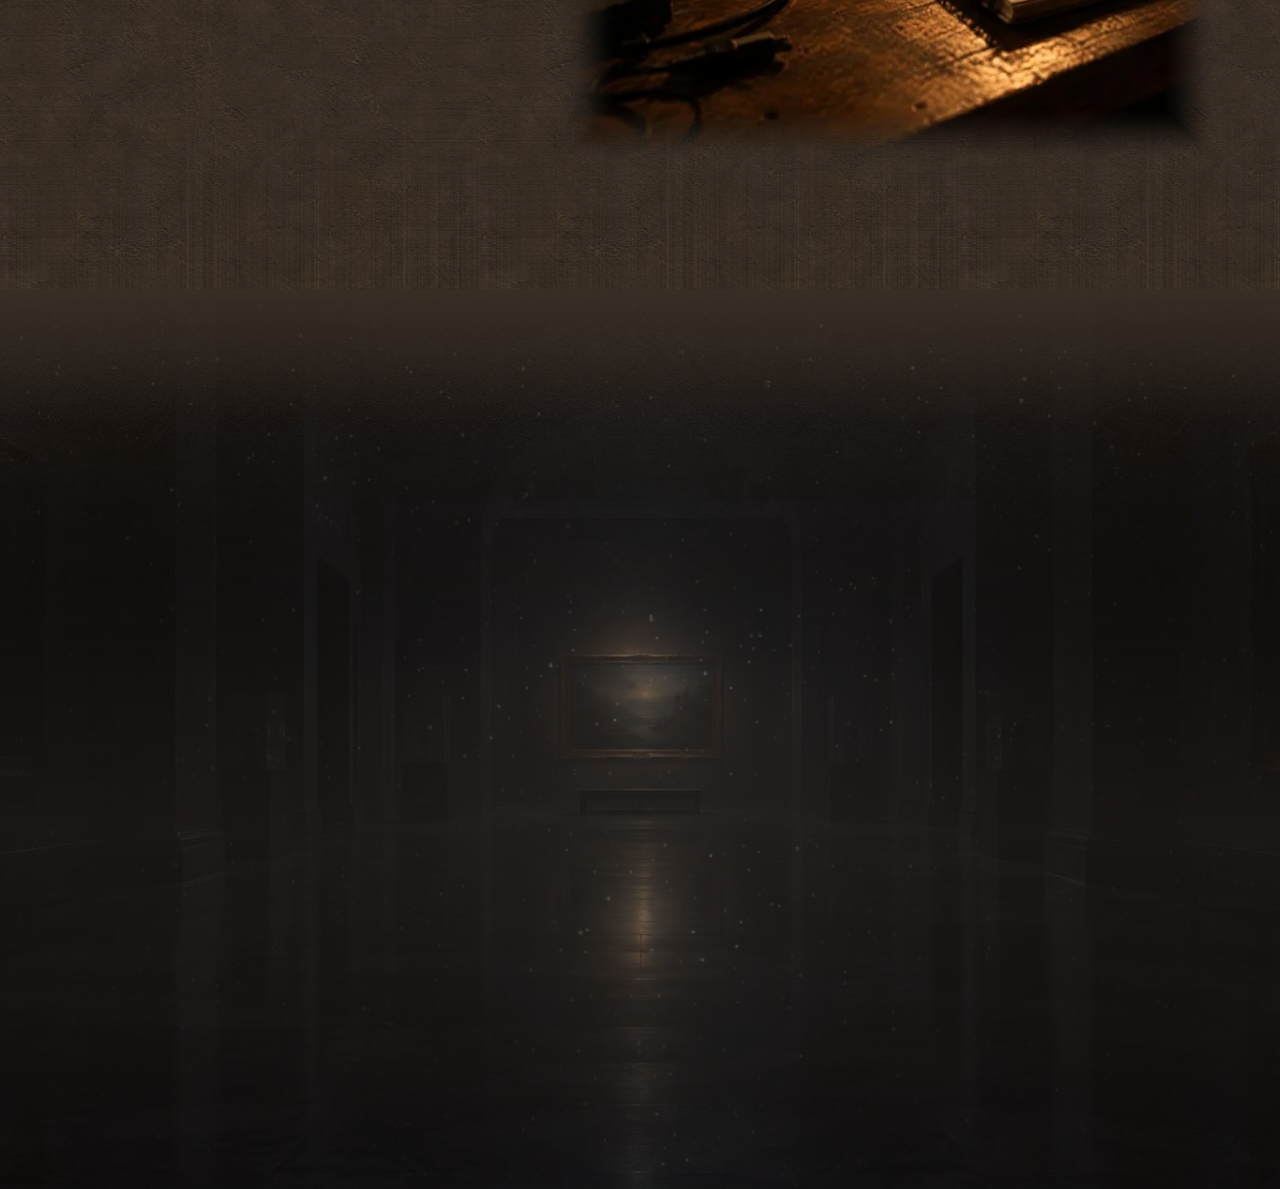
==== commit 8abcaaf9: "fix(cover): список залов не ложится на картину на широких экранах - заголовок: кегль ограничен ширин" ====
--- a/index.html
+++ b/index.html
@@ -29,7 +29,7 @@
 <link href="https://fonts.googleapis.com/css2?family=Prata&family=Inter:wght@300;400;500;600&display=swap" rel="stylesheet">
 <link rel="preload" as="image" href="img/hero-phone.webp?v=2" media="(max-width:767px)">
 <link rel="preload" as="image" href="img/hero-desk.webp" media="(min-width:768px)">
-<link rel="stylesheet" href="style.css?v=49">
+<link rel="stylesheet" href="style.css?v=51">
 </head>
 <body>
 
@@ -162,7 +162,7 @@
   <button class="scheme__close" id="schemeClose" aria-label="Закрыть чертёж">✕</button>
 </div>
 
-<script src="data.js?v=19"></script>
+<script src="data.js?v=20"></script>
 <script src="script.js?v=40"></script>
 <script src="dust.js?v=3"></script>
 </body>
--- a/style.css
+++ b/style.css
@@ -145,7 +145,7 @@
 .cover__inner{position:relative;z-index:2;width:100%;max-width:var(--col);margin:0 auto;
   padding:var(--s7) var(--pad) var(--s6);color:var(--on-dark);
   display:grid;gap:var(--s6);align-items:end}
-@media (min-width:768px){ .cover__inner{grid-template-columns:1.15fr .85fr;gap:var(--s7)} }
+@media (min-width:768px){ .cover__inner{grid-template-columns:minmax(0,1.15fr) minmax(0,.85fr);gap:var(--s7)} }
 .cover__lead h1{font-size:var(--t8)}
 .cover__offer{margin-top:var(--s3);max-width:44ch;color:var(--on-dark-dim);font-size:var(--t4);line-height:1.45}
 
@@ -282,9 +282,9 @@
   grid-template-columns:repeat(12,1fr);border-top:1px solid var(--hall-accent,var(--line));
   padding-top:var(--s3)}
 @media (max-width:767px){
-  .label{grid-template-columns:1fr}
+  .label{grid-template-columns:minmax(0,1fr)}
   /* иначе дети просят «span 6» и сетка схлопывает заголовок в узкую колонку */
-  .label__title,.label__line,.label__facts,.label__link{grid-column:1 / -1}
+  .label__title,.label__line,.label__facts,.label__link{grid-column:1 / -1;min-width:0}
 }
 .label__title{font-size:var(--t6);grid-column:1 / span 6}
 @media (max-width:767px){ .label__title{font-size:var(--t5)} }
@@ -542,3 +542,17 @@
     transform:translate3d(0, calc(var(--py, 0px) - 26px), 0) scale(1.16);
   }
 }
+
+/* Картина в зале: X с 50%, Y до 69%. Тёмная стена = левые 48% -> кегль ограничен,
+   самое длинное слово при --t8 равно 890px и не влезает в 648px стены.
+   Список залов уходит на нижнюю полосу (пол), в пять колонок. */
+@media (min-width:1024px){
+  .cover__lead h1{font-size:clamp(48px,6.2vw,88px)}
+  .cover__inner{grid-template-columns:minmax(0,1fr);gap:var(--s4);align-content:end}
+  .index{grid-template-columns:repeat(5,minmax(0,1fr));column-gap:var(--s4);row-gap:0;
+    border-top:1px solid var(--line);padding-top:var(--s2)}
+  .index__cap{grid-column:1 / -1;margin-bottom:var(--s2)}
+  .index a{padding:0;grid-template-columns:var(--s5) 1fr;align-items:start}
+  .index__t{font-size:var(--t2)}
+  .index__l{font-size:12px;line-height:1.3}
+}
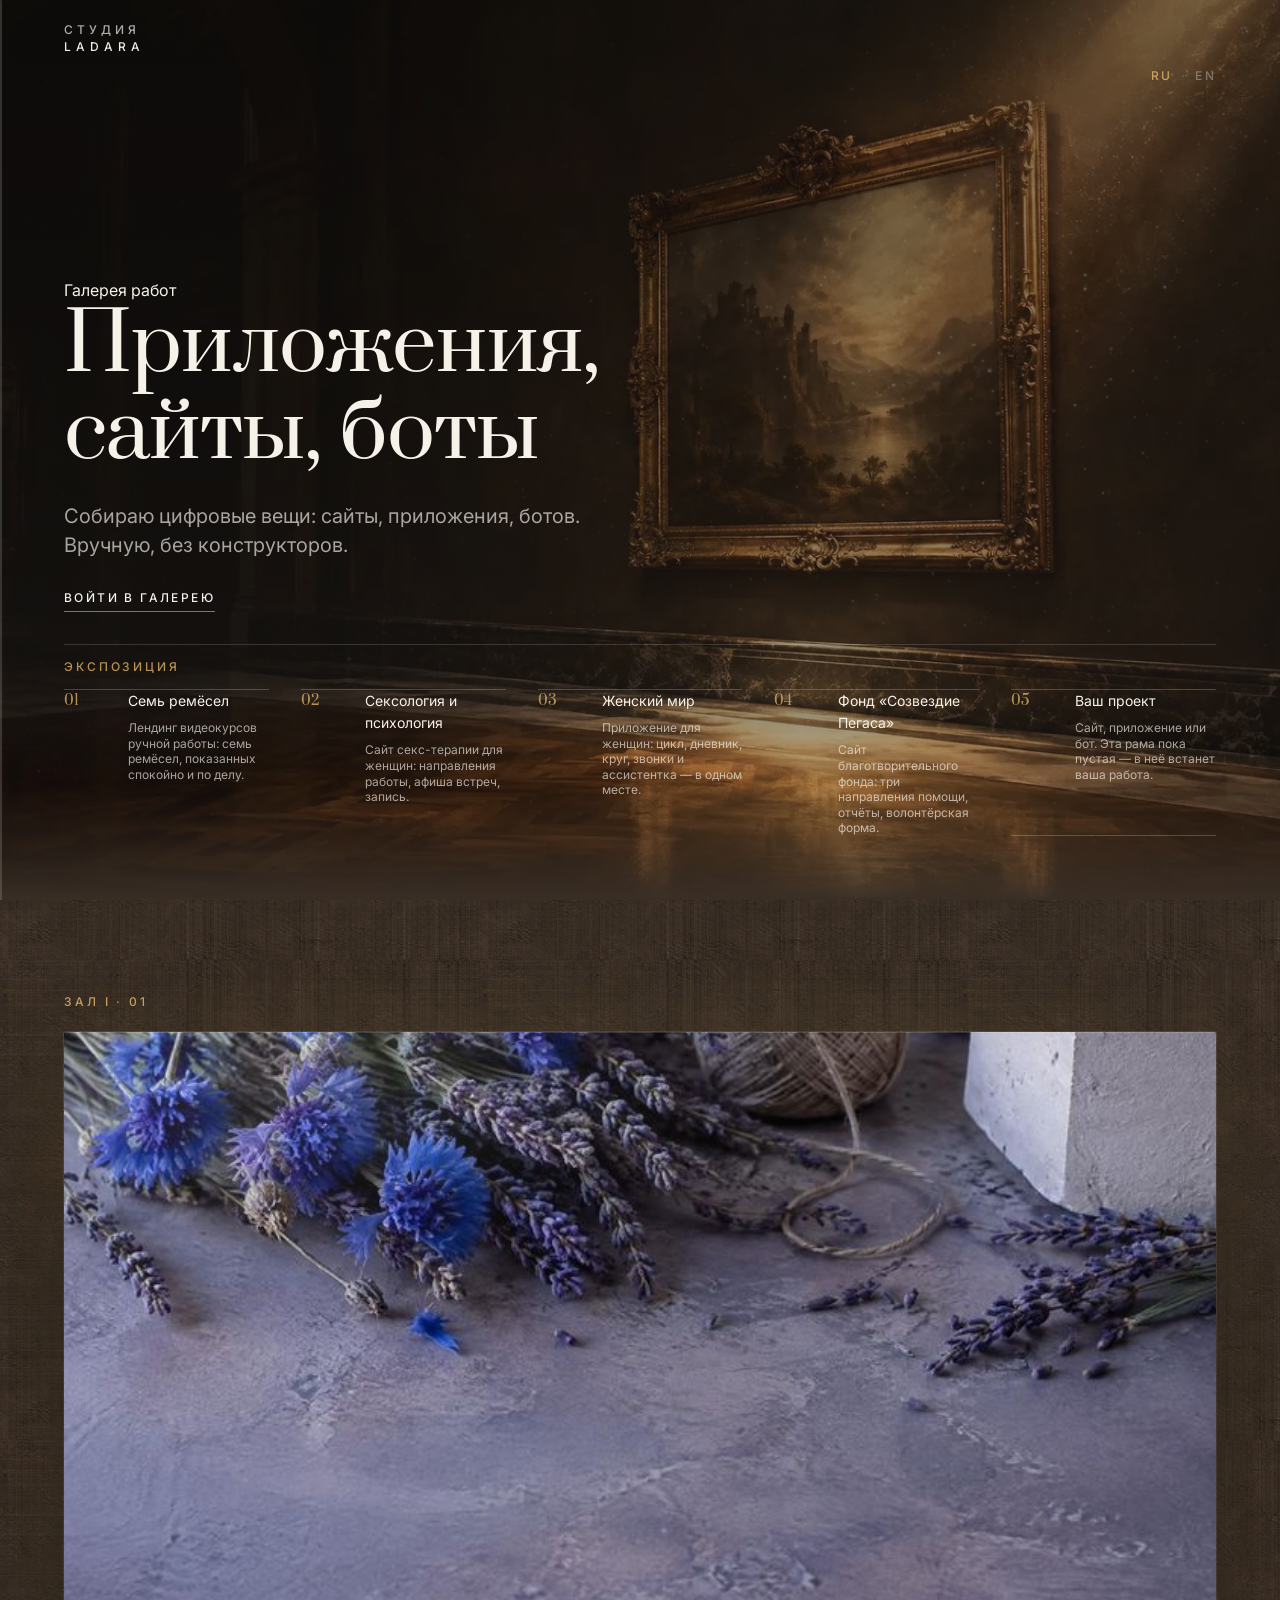
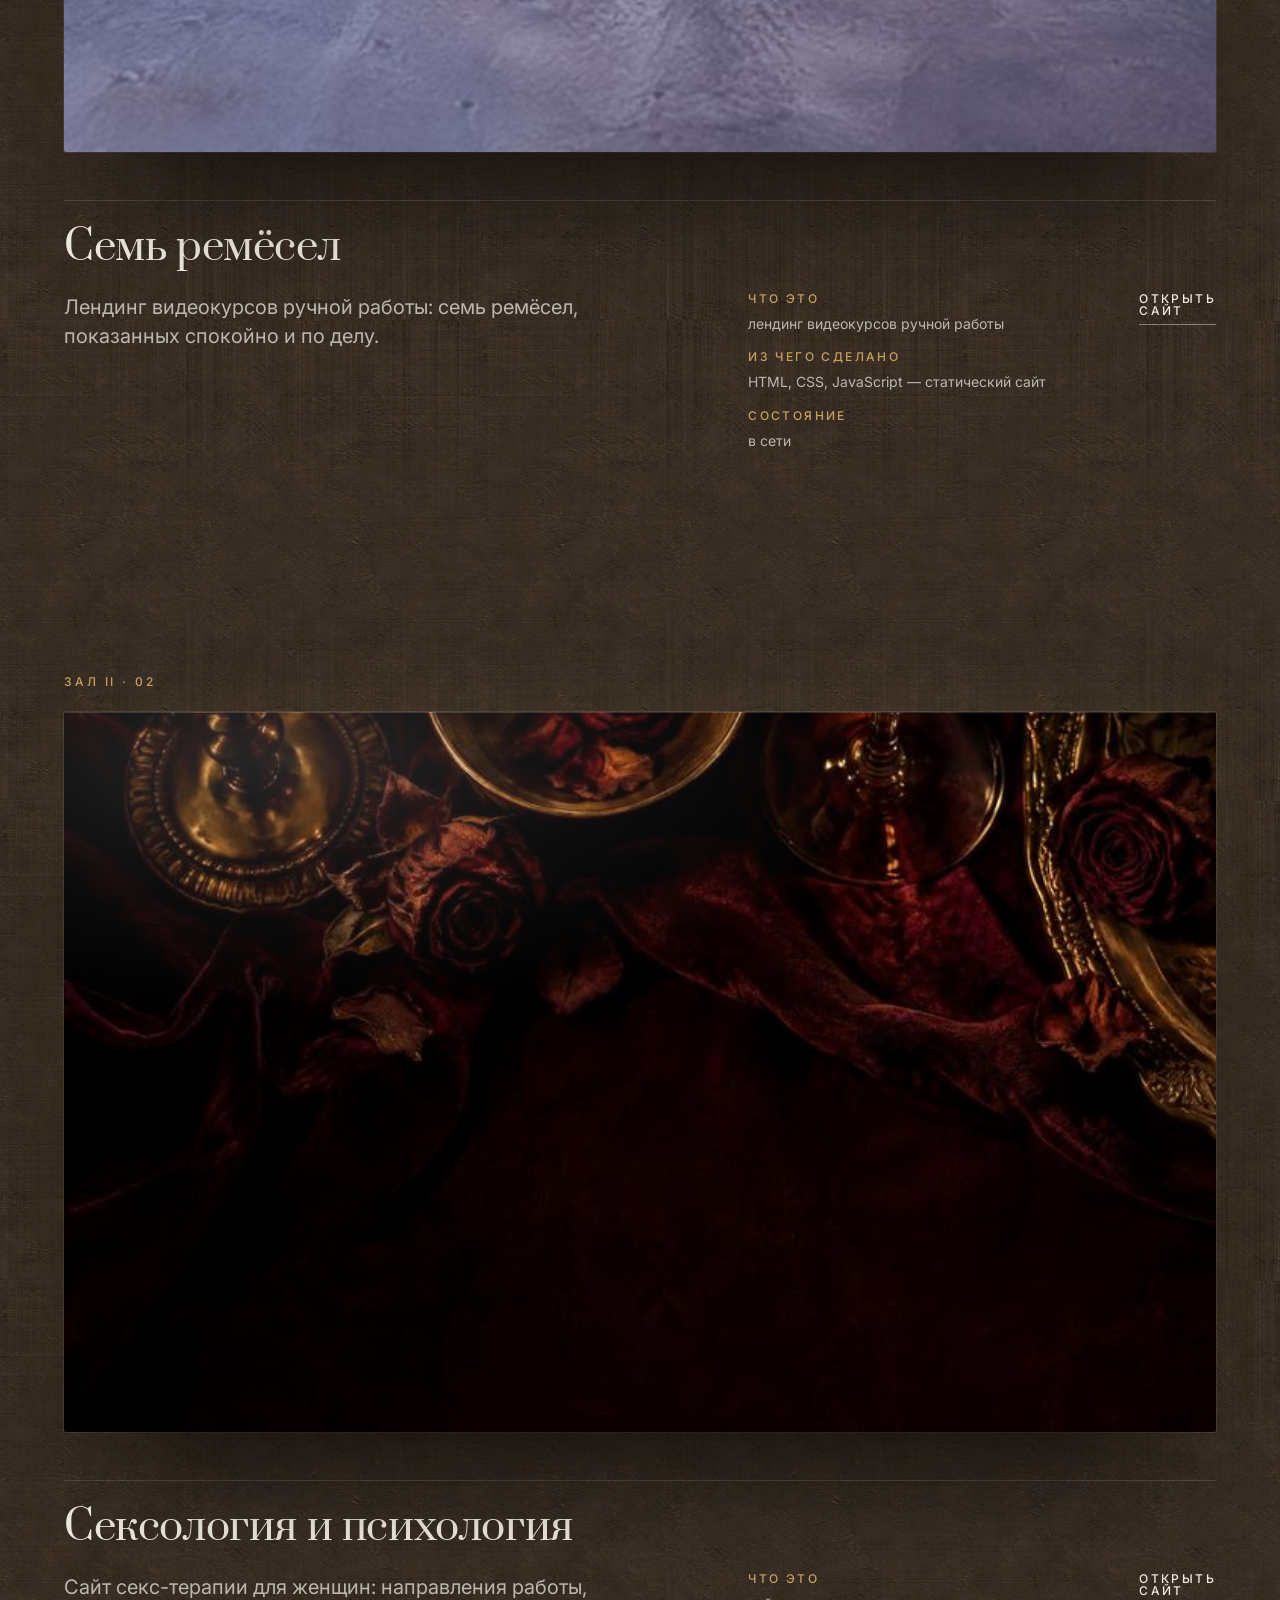
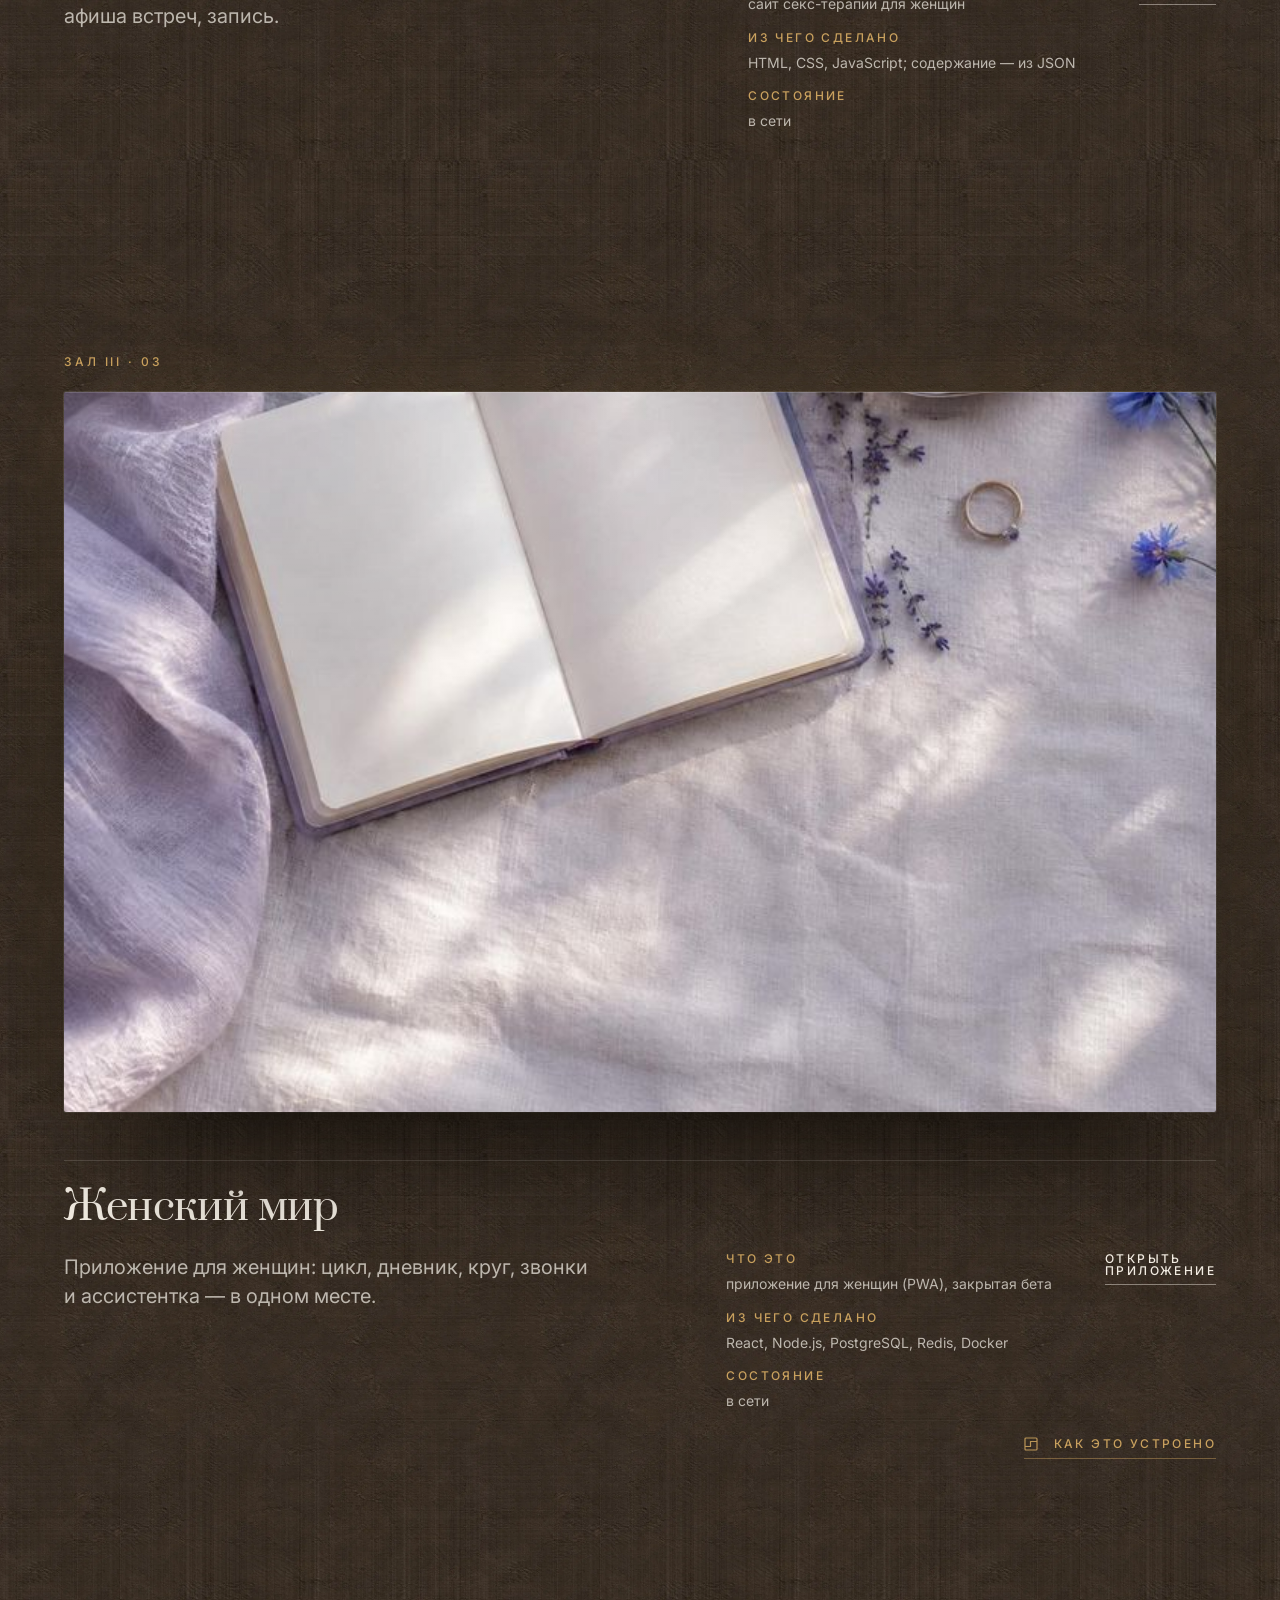
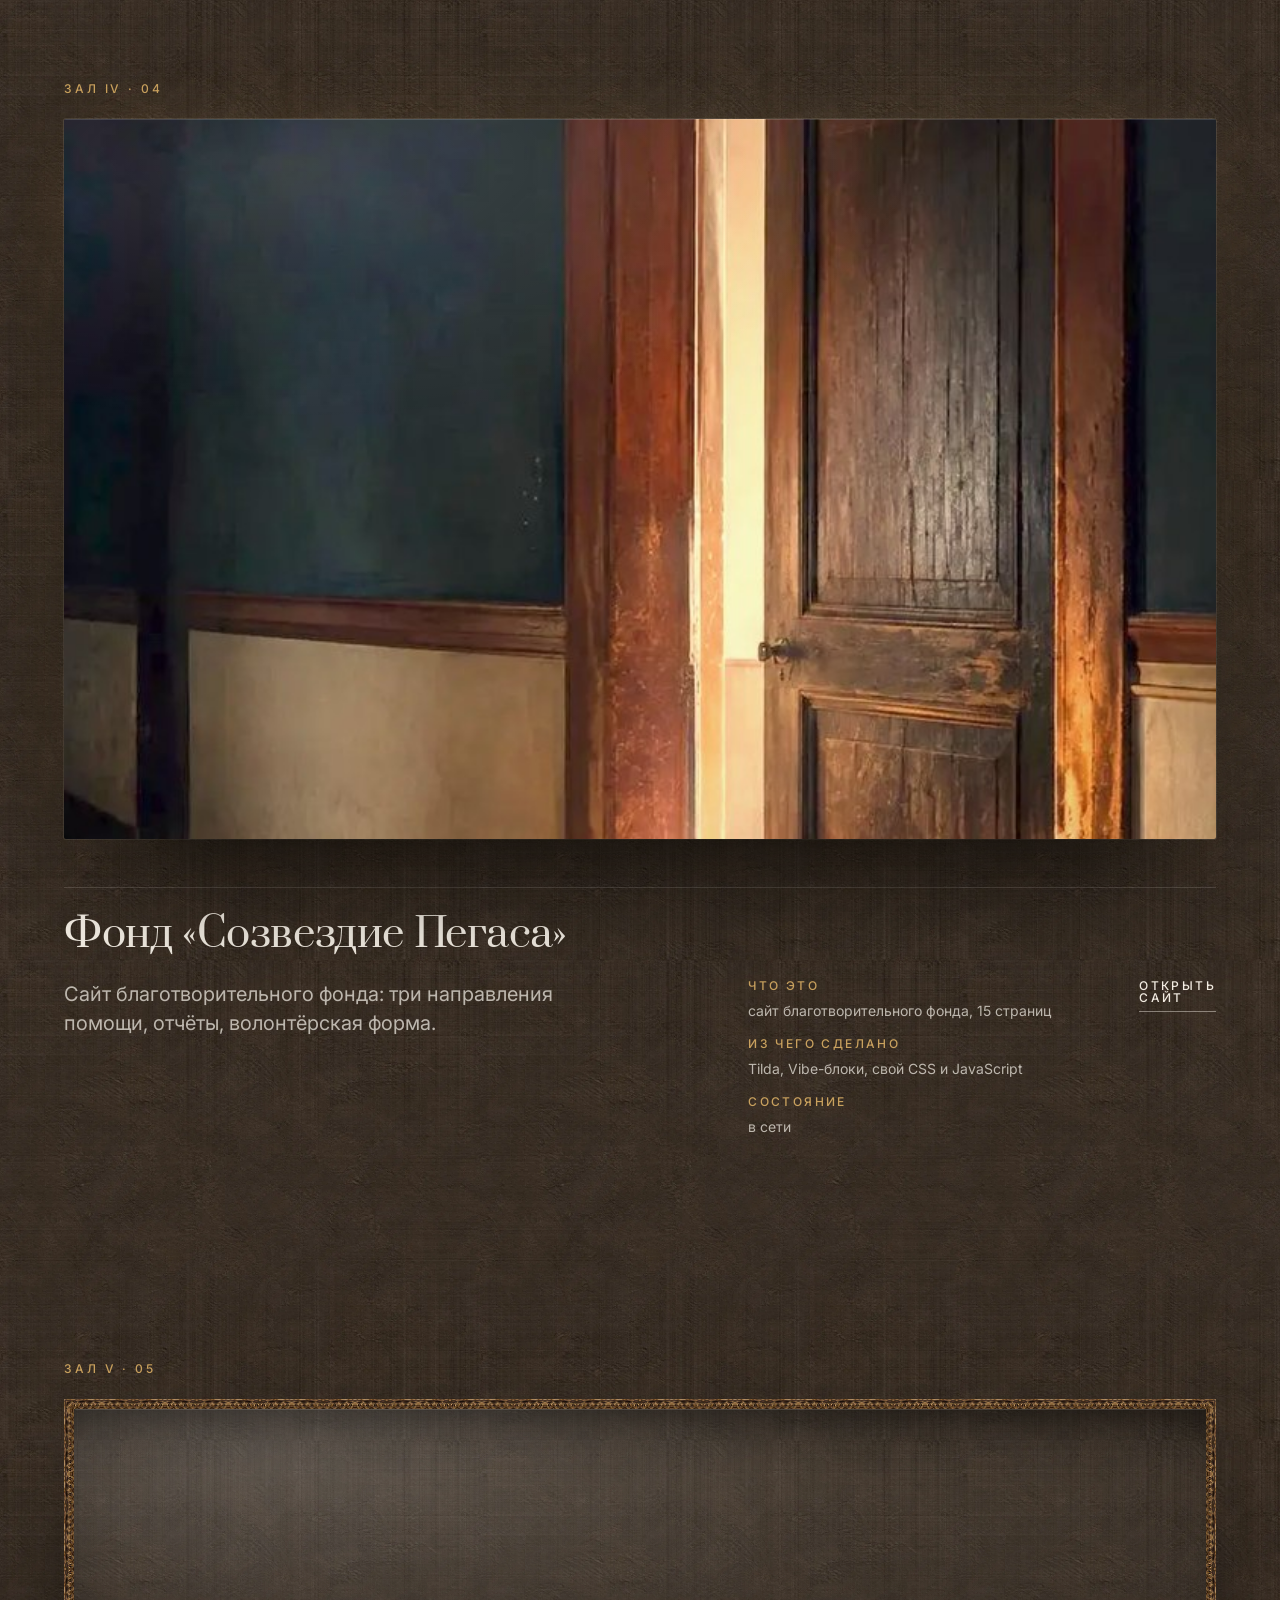
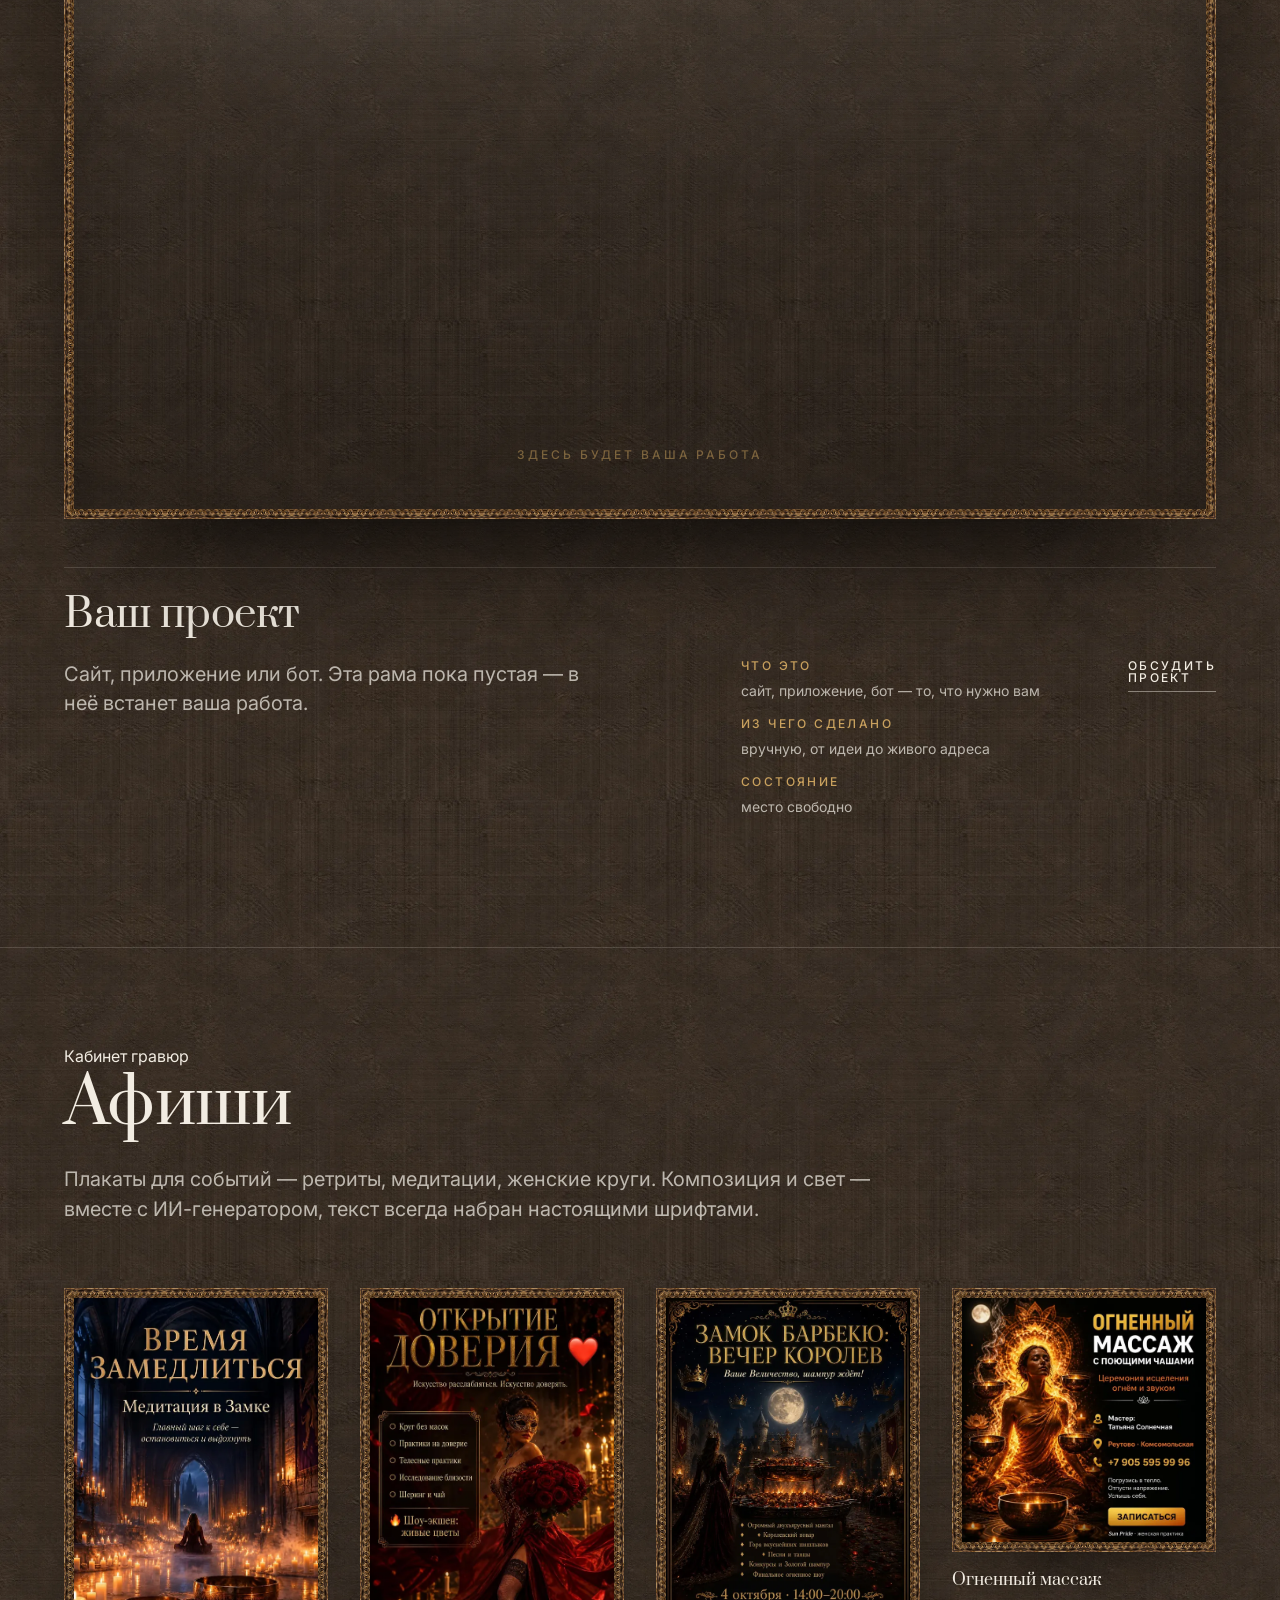
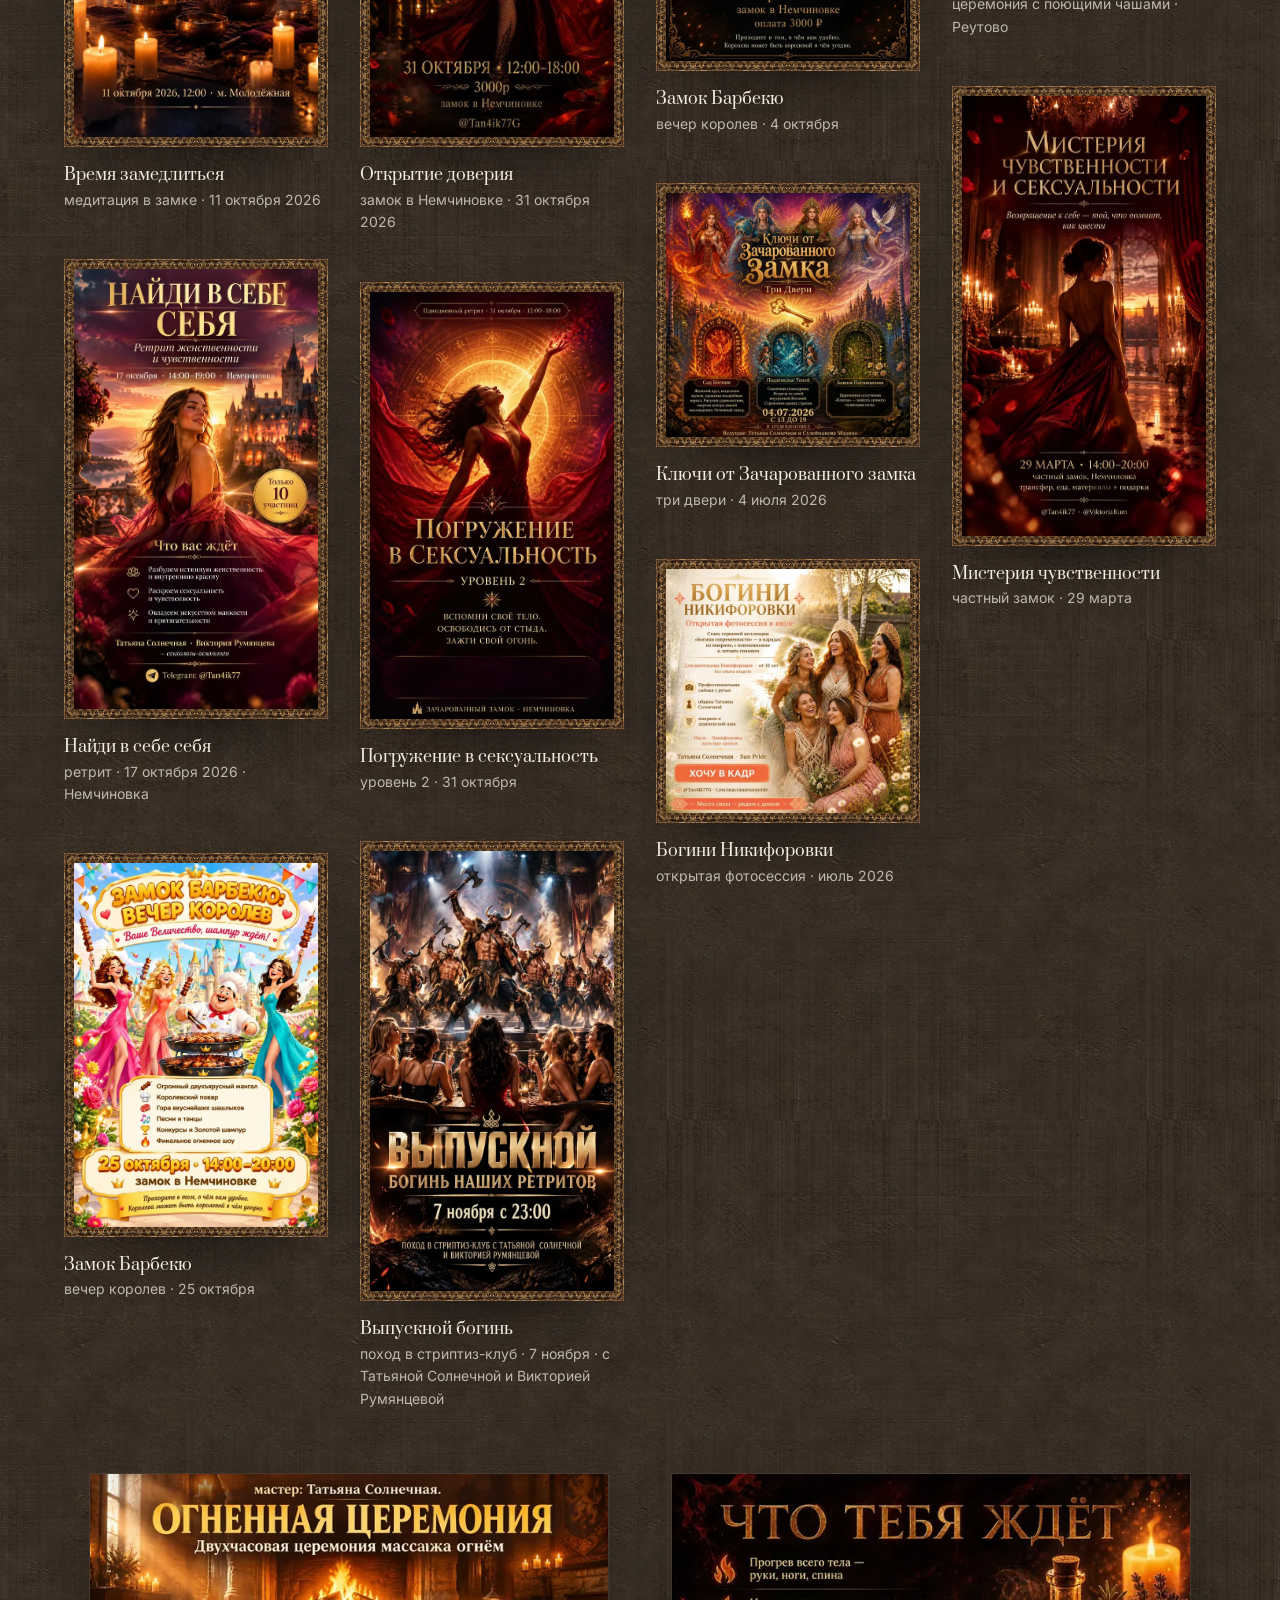
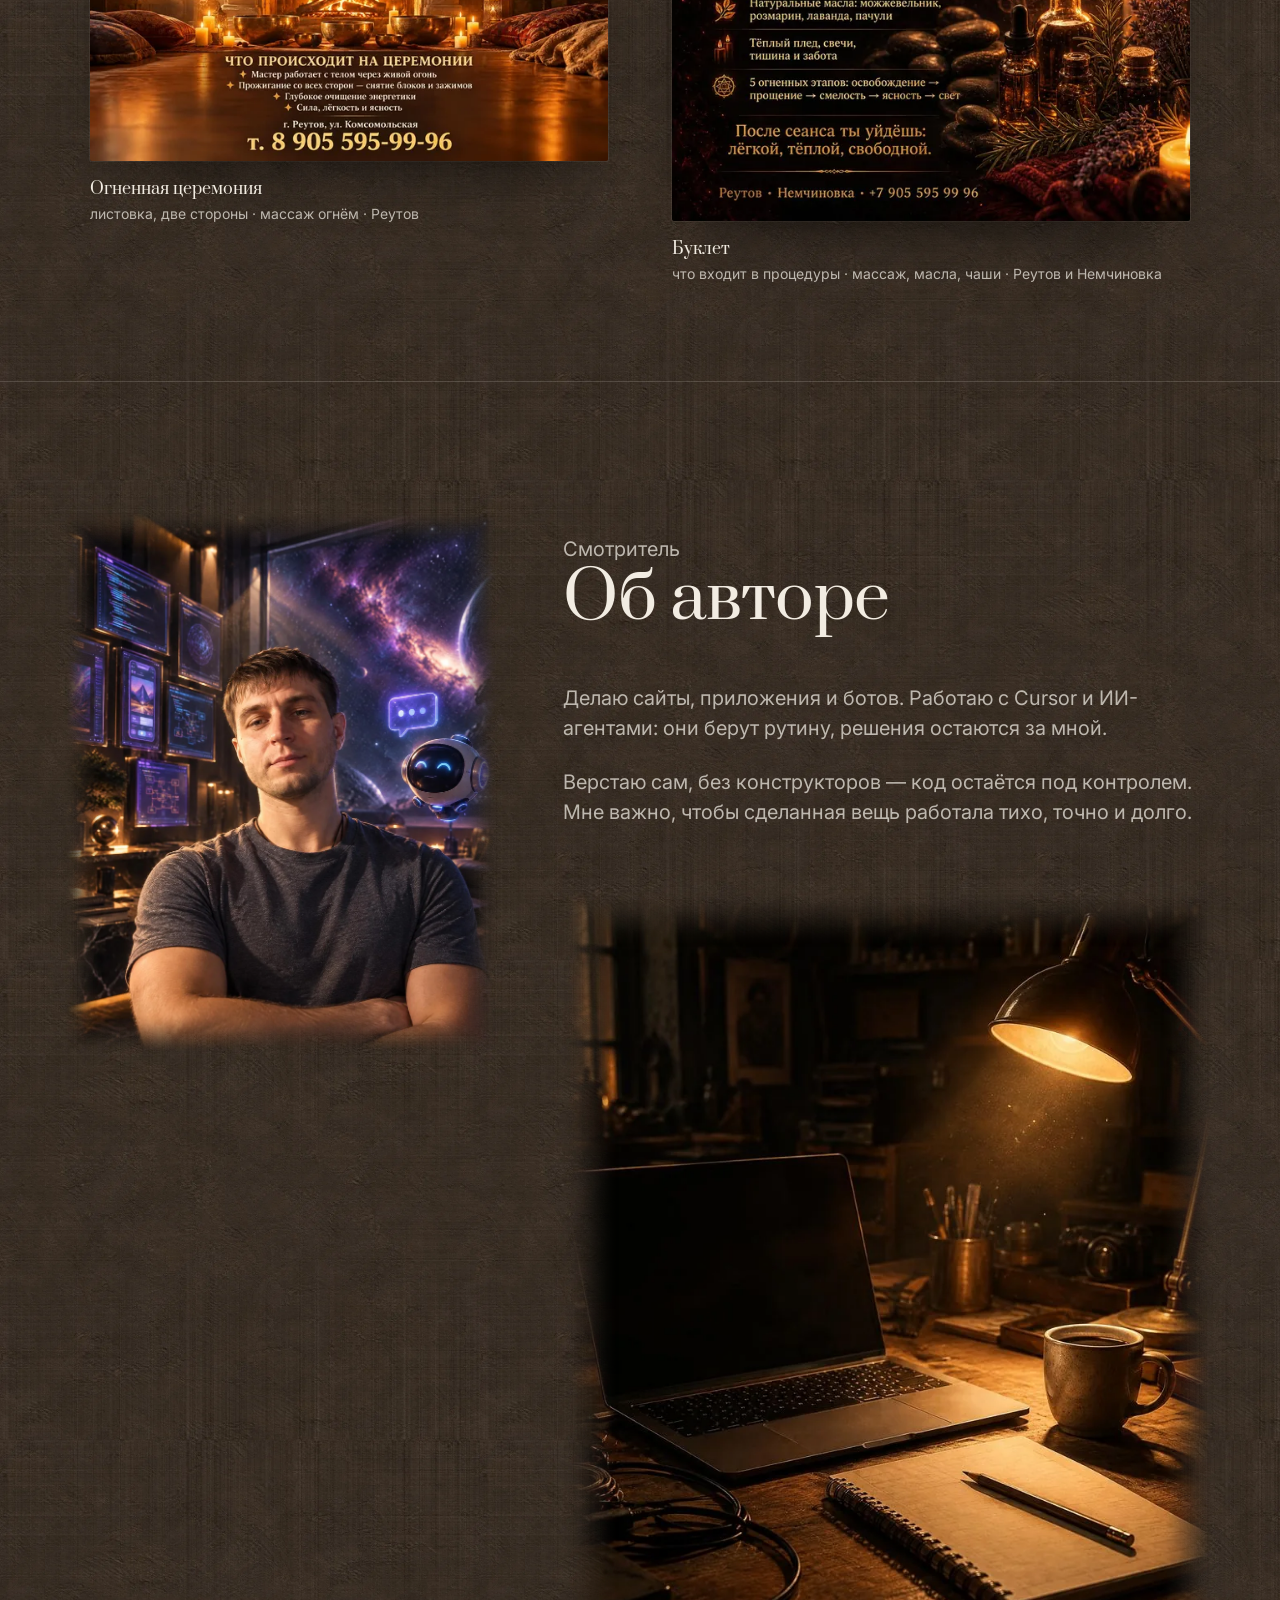
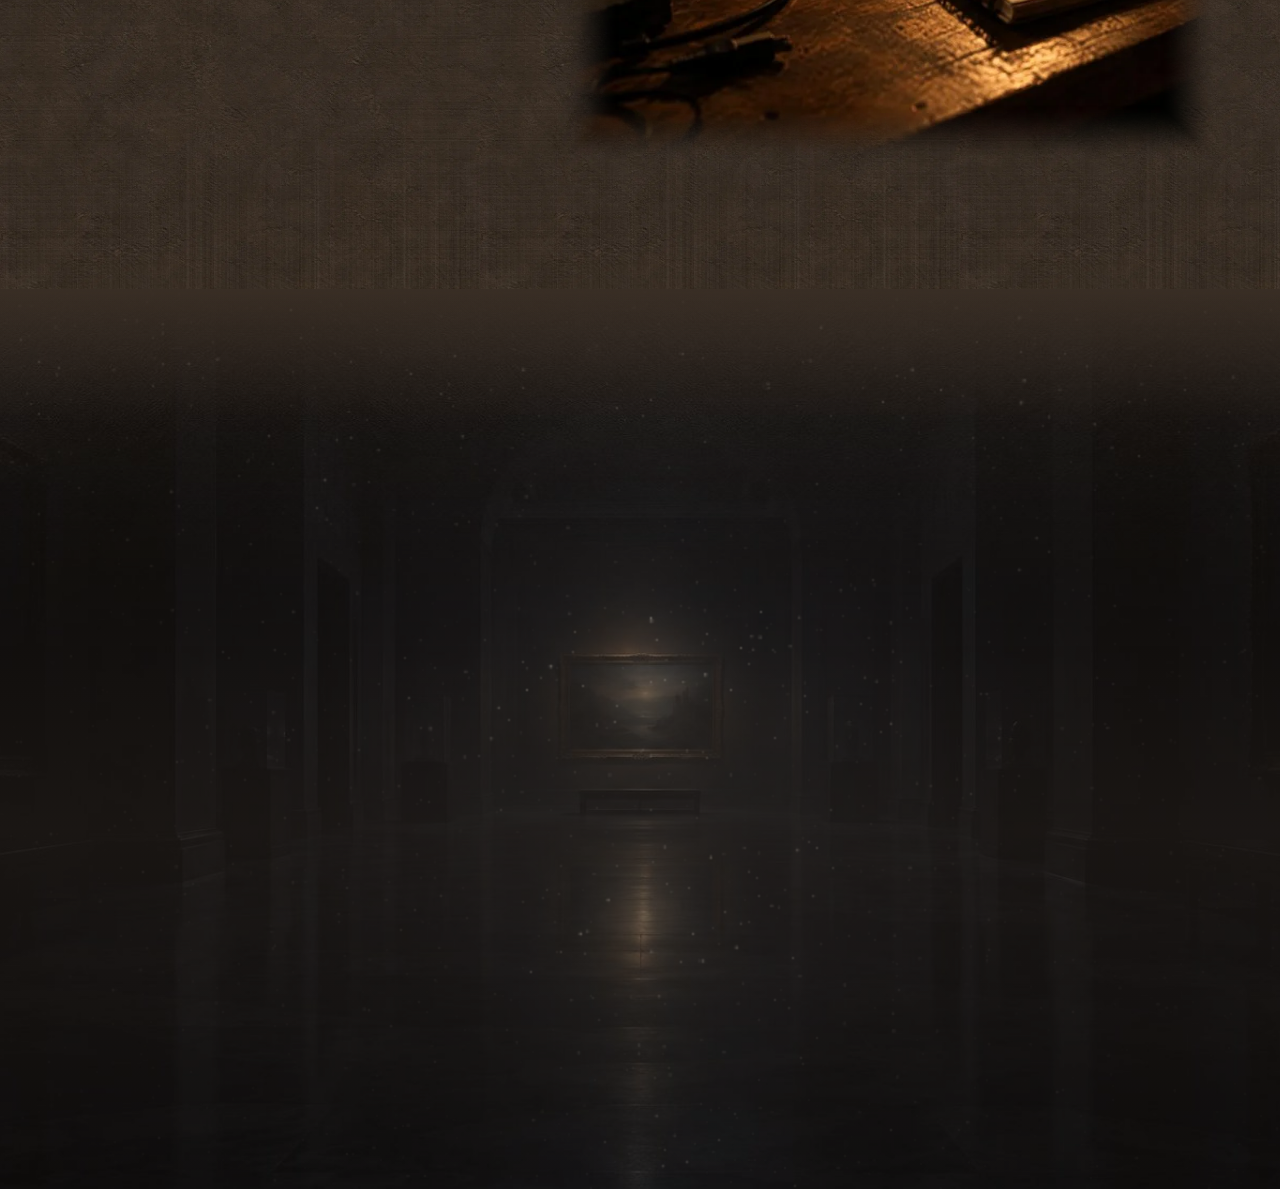
==== commit 610b327c: "fix(cover): планшет 768..1023 и малые ноутбуки — текст не на картине Планшет: - портрет: телефонный " ====
--- a/index.html
+++ b/index.html
@@ -27,9 +27,9 @@
 <link rel="preconnect" href="https://fonts.googleapis.com">
 <link rel="preconnect" href="https://fonts.gstatic.com" crossorigin>
 <link href="https://fonts.googleapis.com/css2?family=Prata&family=Inter:wght@300;400;500;600&display=swap" rel="stylesheet">
-<link rel="preload" as="image" href="img/hero-phone.webp?v=2" media="(max-width:767px)">
-<link rel="preload" as="image" href="img/hero-desk.webp" media="(min-width:768px)">
-<link rel="stylesheet" href="style.css?v=51">
+<link rel="preload" as="image" href="img/hero-phone.webp?v=2" media="(max-width:1023px) and (orientation:portrait), (max-width:767px)">
+<link rel="preload" as="image" href="img/hero-desk.webp" media="(min-width:768px) and (orientation:landscape), (min-width:1024px)">
+<link rel="stylesheet" href="style.css?v=52">
 </head>
 <body>
 
@@ -51,7 +51,7 @@
          ::after медиа-слоя — им гасится край в тон стены, и его сдвиг обнажил бы полосу на стыке. -->
     <div class="cover__drift">
       <picture>
-        <source media="(min-width:768px)" srcset="img/hero-desk.webp">
+        <source media="(min-width:768px) and (orientation:landscape), (min-width:1024px)" srcset="img/hero-desk.webp">
         <img src="img/hero-phone.webp?v=2" alt="Тёмный музейный зал: золочёная рама в луче света, тёплый отблеск на паркете" fetchpriority="high">
       </picture>
       <!-- пыль в свете зала: рисуется из data.js (блок effects), без неё страница выглядит как раньше -->
--- a/style.css
+++ b/style.css
@@ -556,3 +556,42 @@
   .index__t{font-size:var(--t2)}
   .index__l{font-size:12px;line-height:1.3}
 }
+
+/* Планшет (768..1023): кадр обложки там обрезается по-другому, и рама
+   занимает почти весь экран. Два разных решения по ориентации:
+   - портрет: телефонный кадр (в нём рама начинается с 63% ширины),
+     текст влезает в левые 60%;
+   - альбом: широкий кадр, сдвинутый вправо (object-position 0%), чтобы рама
+     ушла от текста; список залов — нижней полосой в пять колонок. */
+@media (min-width:768px) and (max-width:1023px) and (orientation:portrait){
+  .cover__lead h1{font-size:clamp(44px,6.4vw,68px);max-width:60%}
+  .cover__offer{max-width:58%;font-size:var(--t3)}
+  .cover__inner{grid-template-columns:minmax(0,1fr);gap:var(--s4);align-content:end}
+  .index{grid-template-columns:1fr;max-width:60%}
+  .index__l{font-size:11px;line-height:1.3}
+  .index a{padding:4px 0}
+}
+@media (min-width:768px) and (max-width:1023px) and (orientation:landscape){
+  .cover__media img{object-position:0% 40%}
+  .cover__lead h1{font-size:clamp(36px,5.4vw,56px)}
+  .cover__inner{grid-template-columns:minmax(0,1fr);gap:var(--s2);align-content:end}
+  .index{grid-template-columns:repeat(5,minmax(0,1fr));column-gap:var(--s2);row-gap:0;
+    border-top:1px solid var(--line);padding-top:var(--s1)}
+  .index__cap{grid-column:1 / -1;margin-bottom:2px}
+  .index a{padding:2px 0;grid-template-columns:var(--s5) 1fr}
+  .index__t{font-size:var(--t1)}
+  .index__l{font-size:10px;line-height:1.2}
+}
+@media (min-width:768px) and (max-width:1023px) and (orientation:landscape) and (max-height:759px){
+  .index__l{display:none}
+}
+/* Небольшие ноутбуки 1024..1279: рама ближе к тексту, подписи залов убираем. */
+@media (min-width:1024px) and (max-width:1279px){
+  .index a{padding:4px 0}
+  .index__t{font-size:var(--t2)}
+  .index__l{font-size:11px;line-height:1.25}
+  .cover__lead{max-width:min(46%,640px)}
+}
+@media (min-width:1024px) and (max-width:1279px) and (max-height:799px){
+  .index__l{display:none}
+}
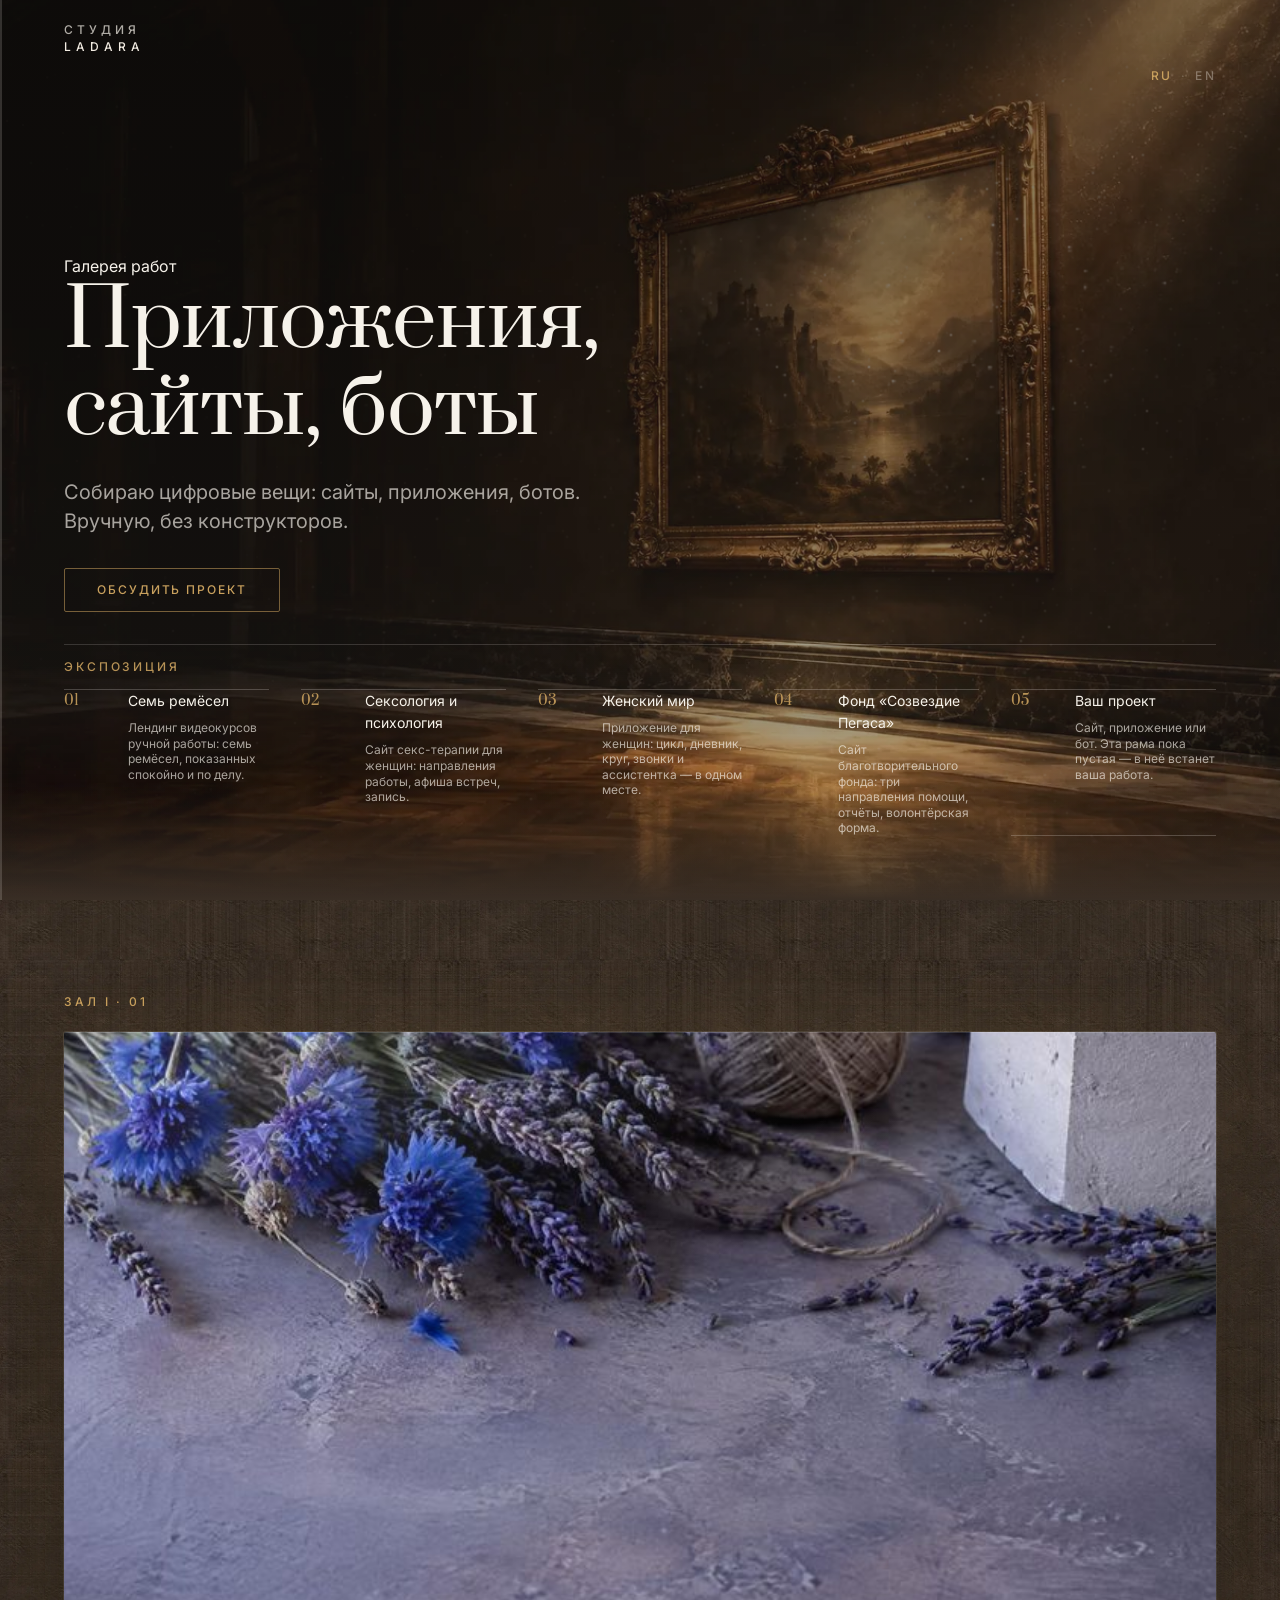
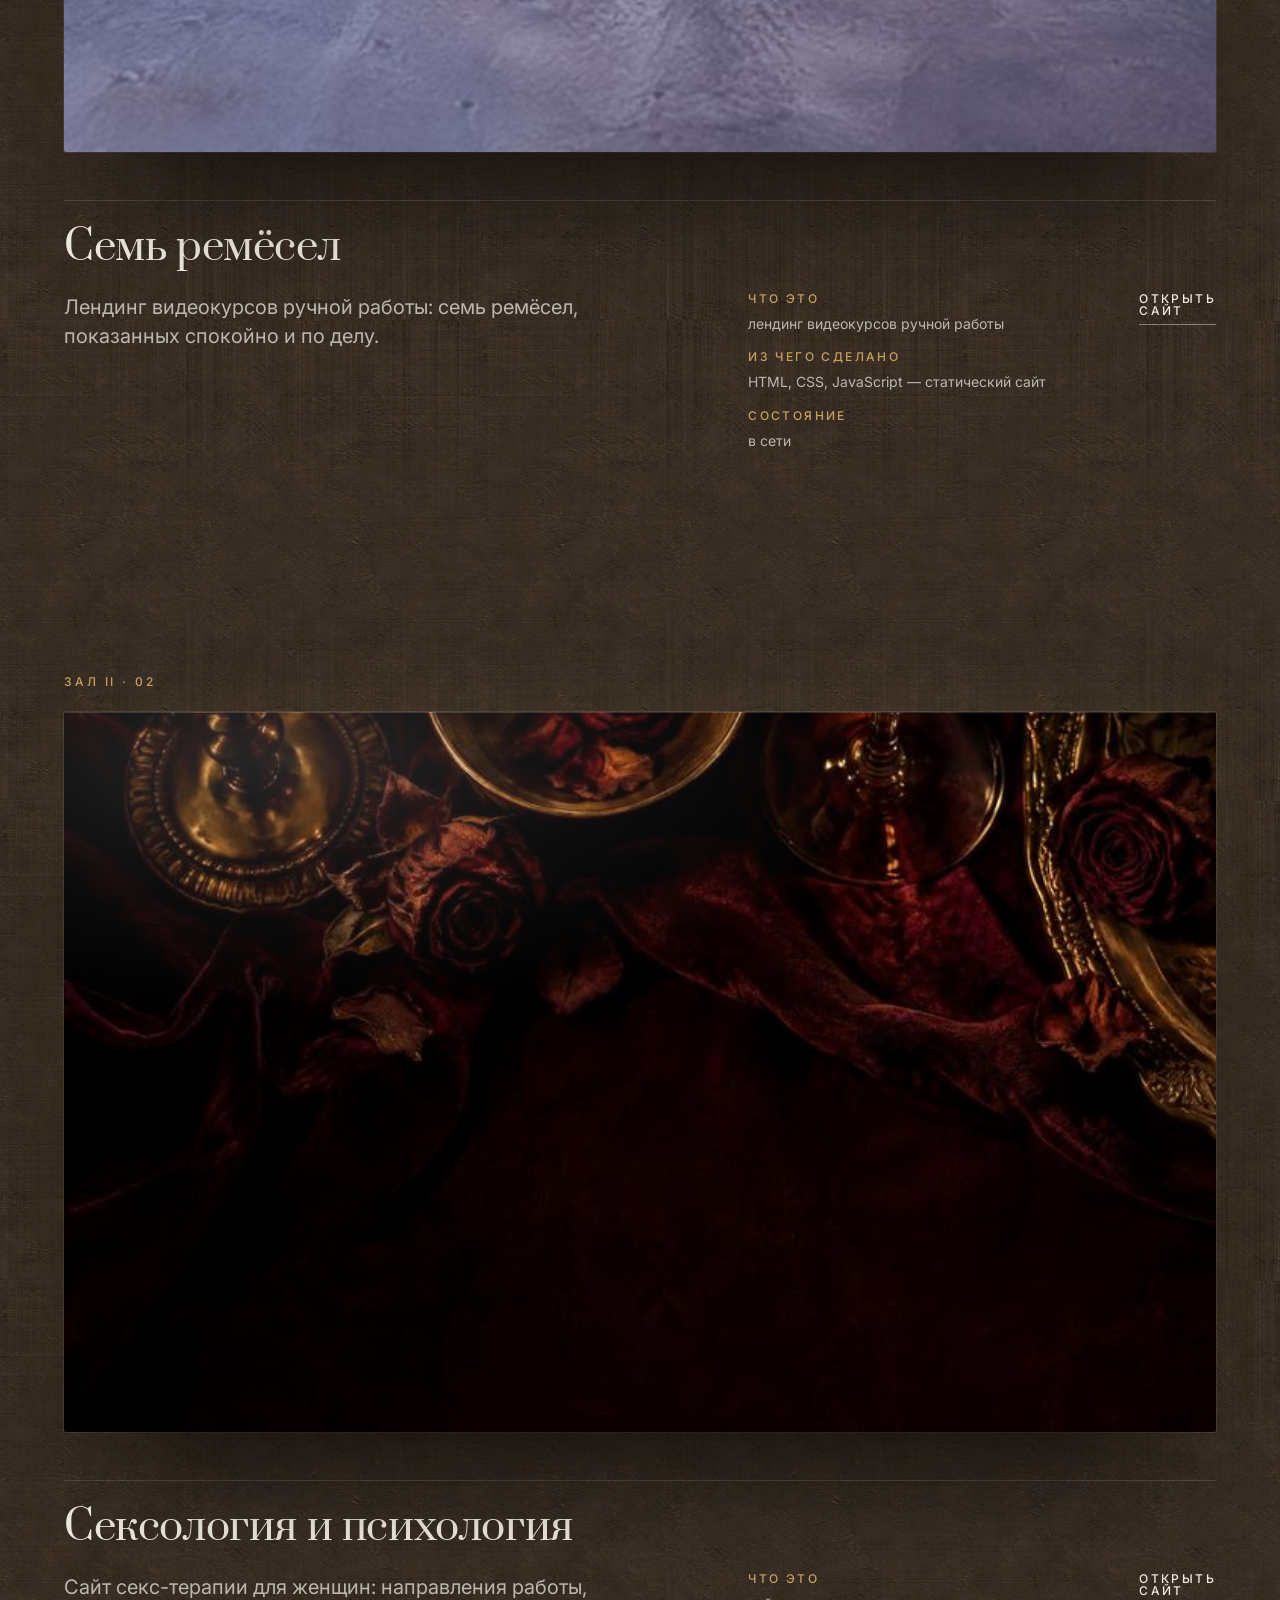
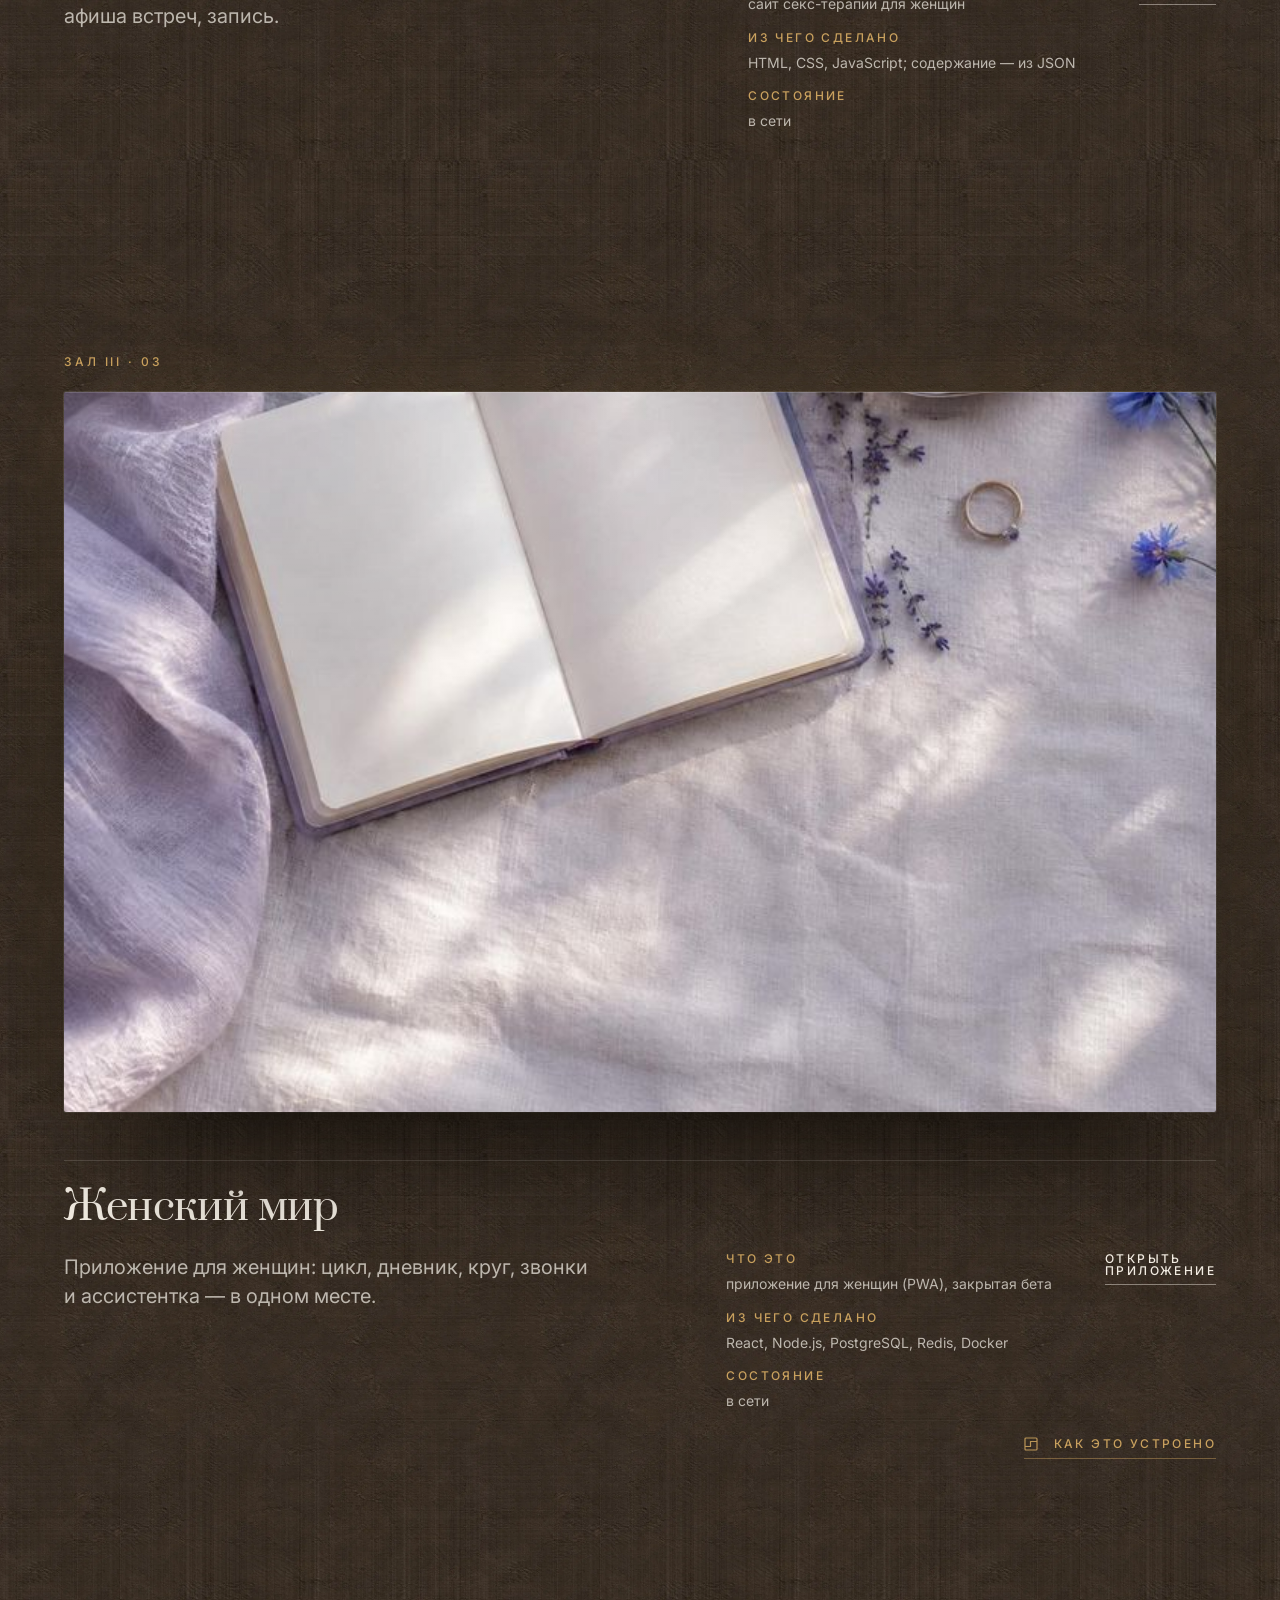
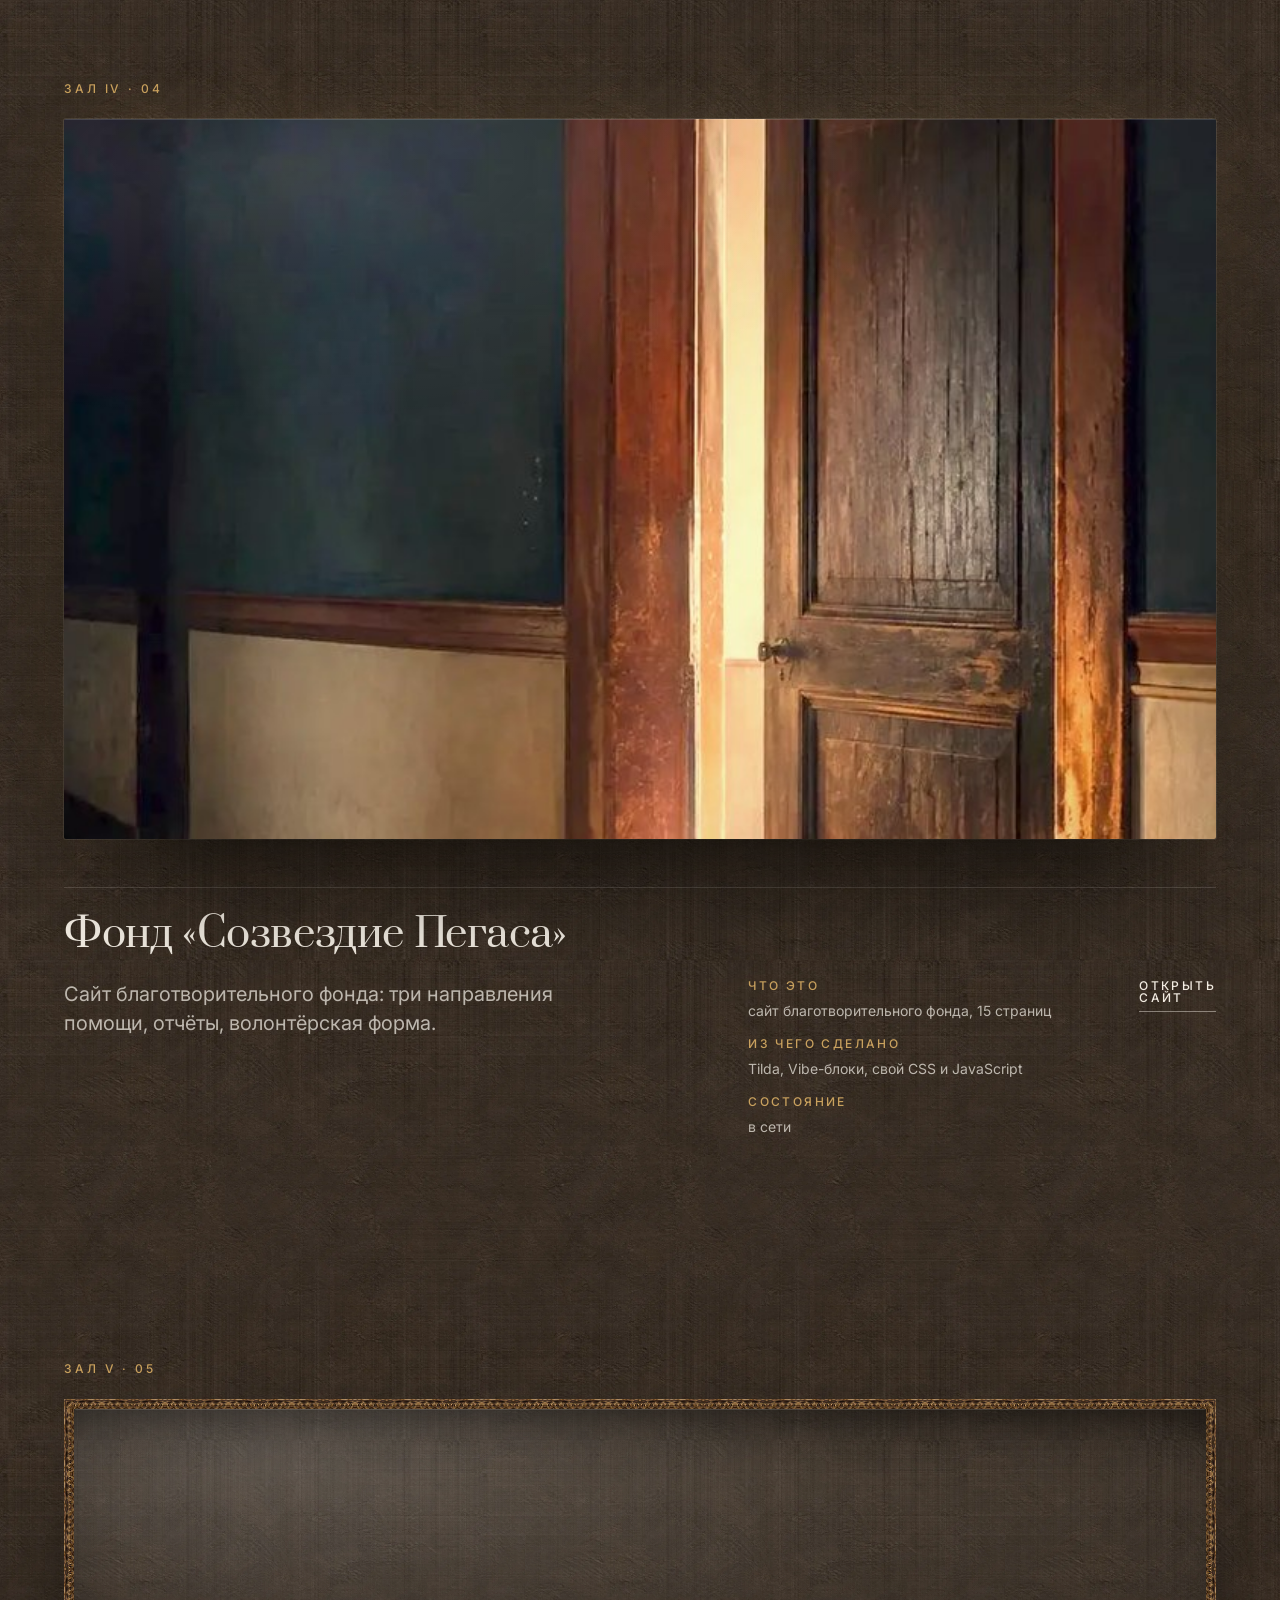
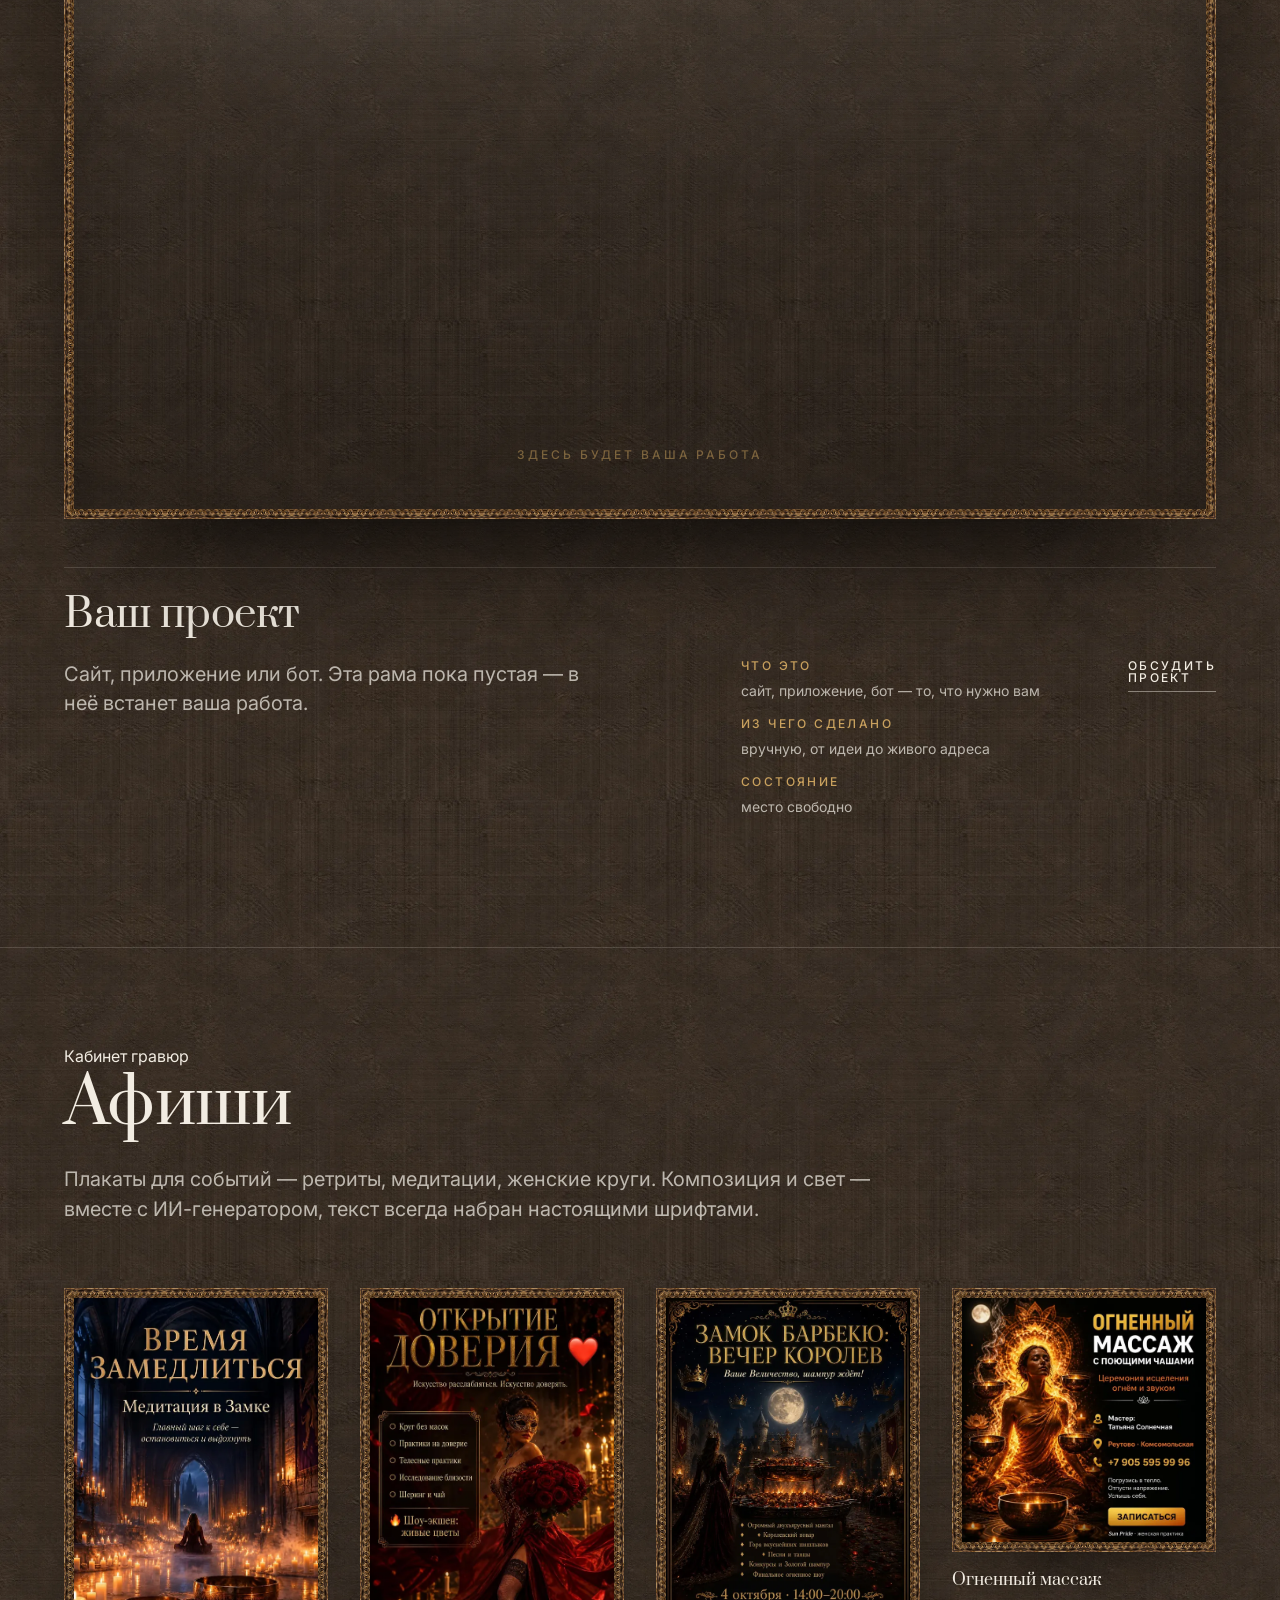
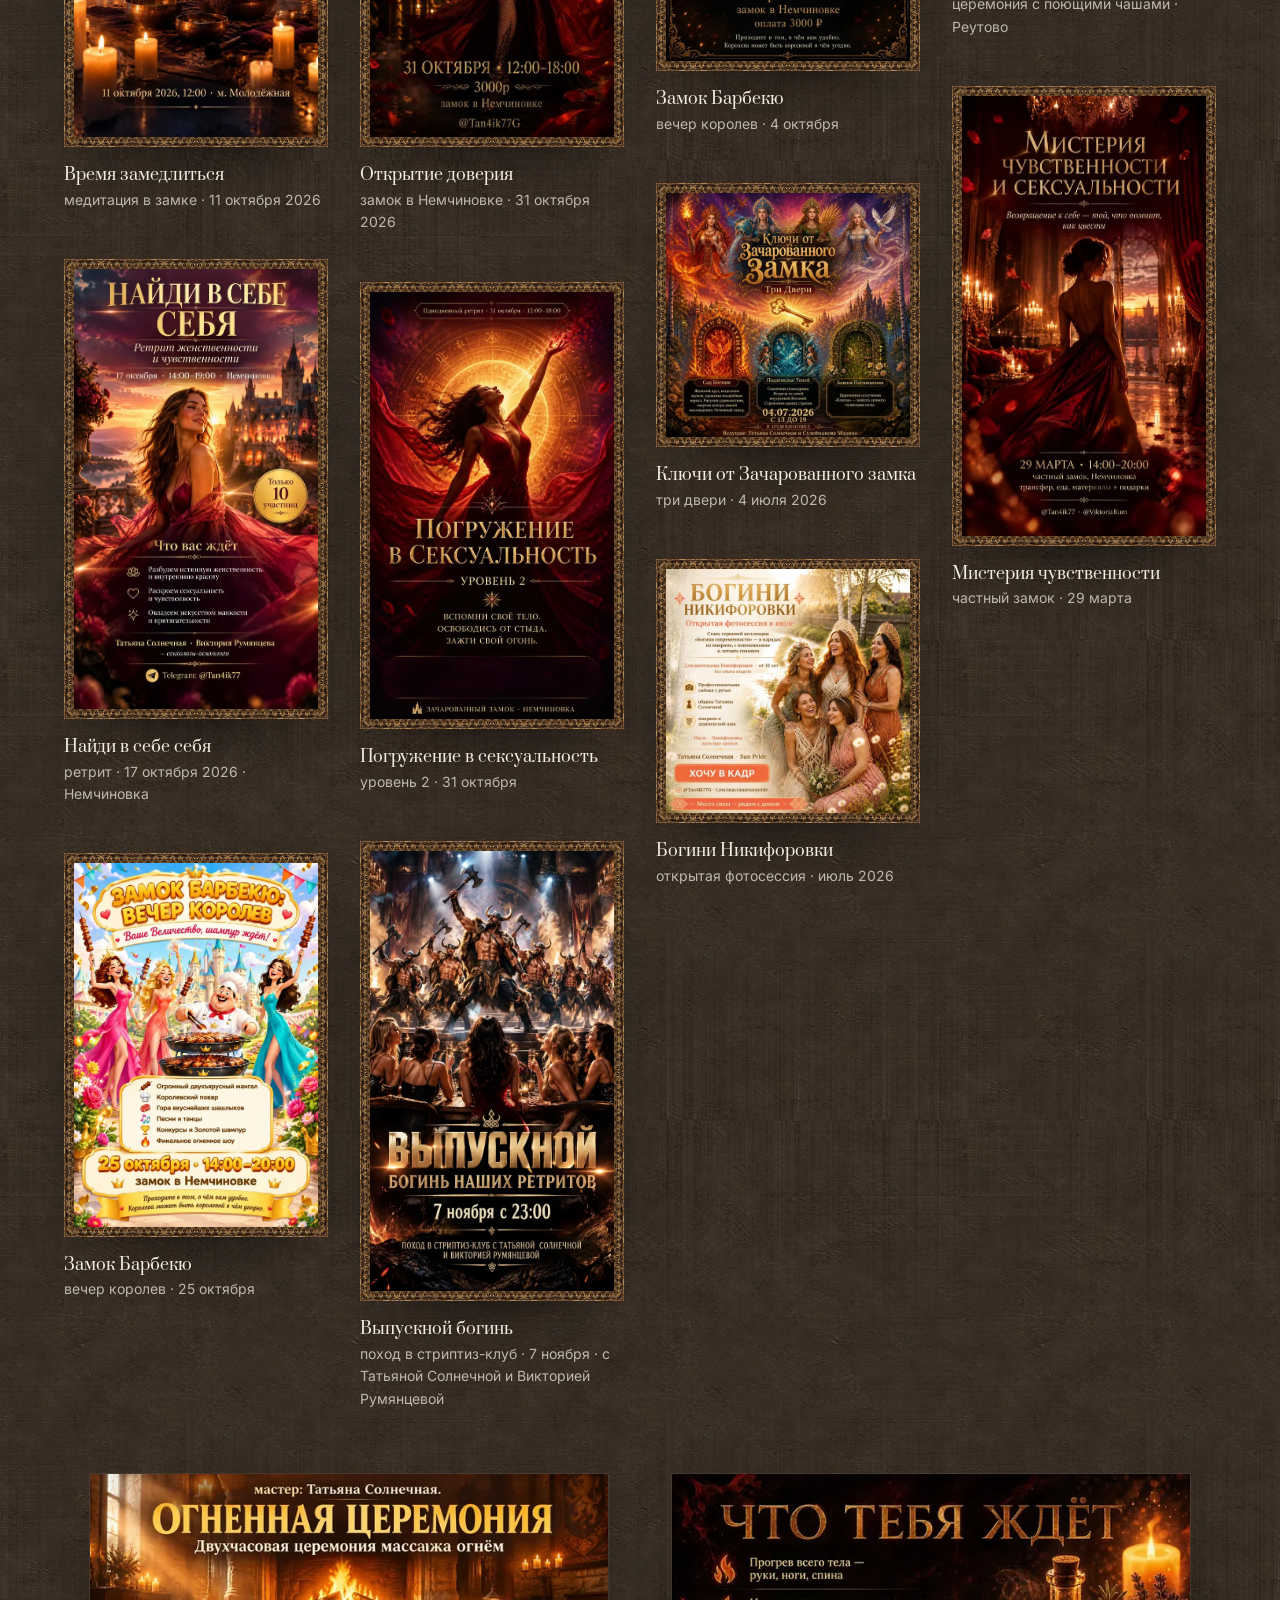
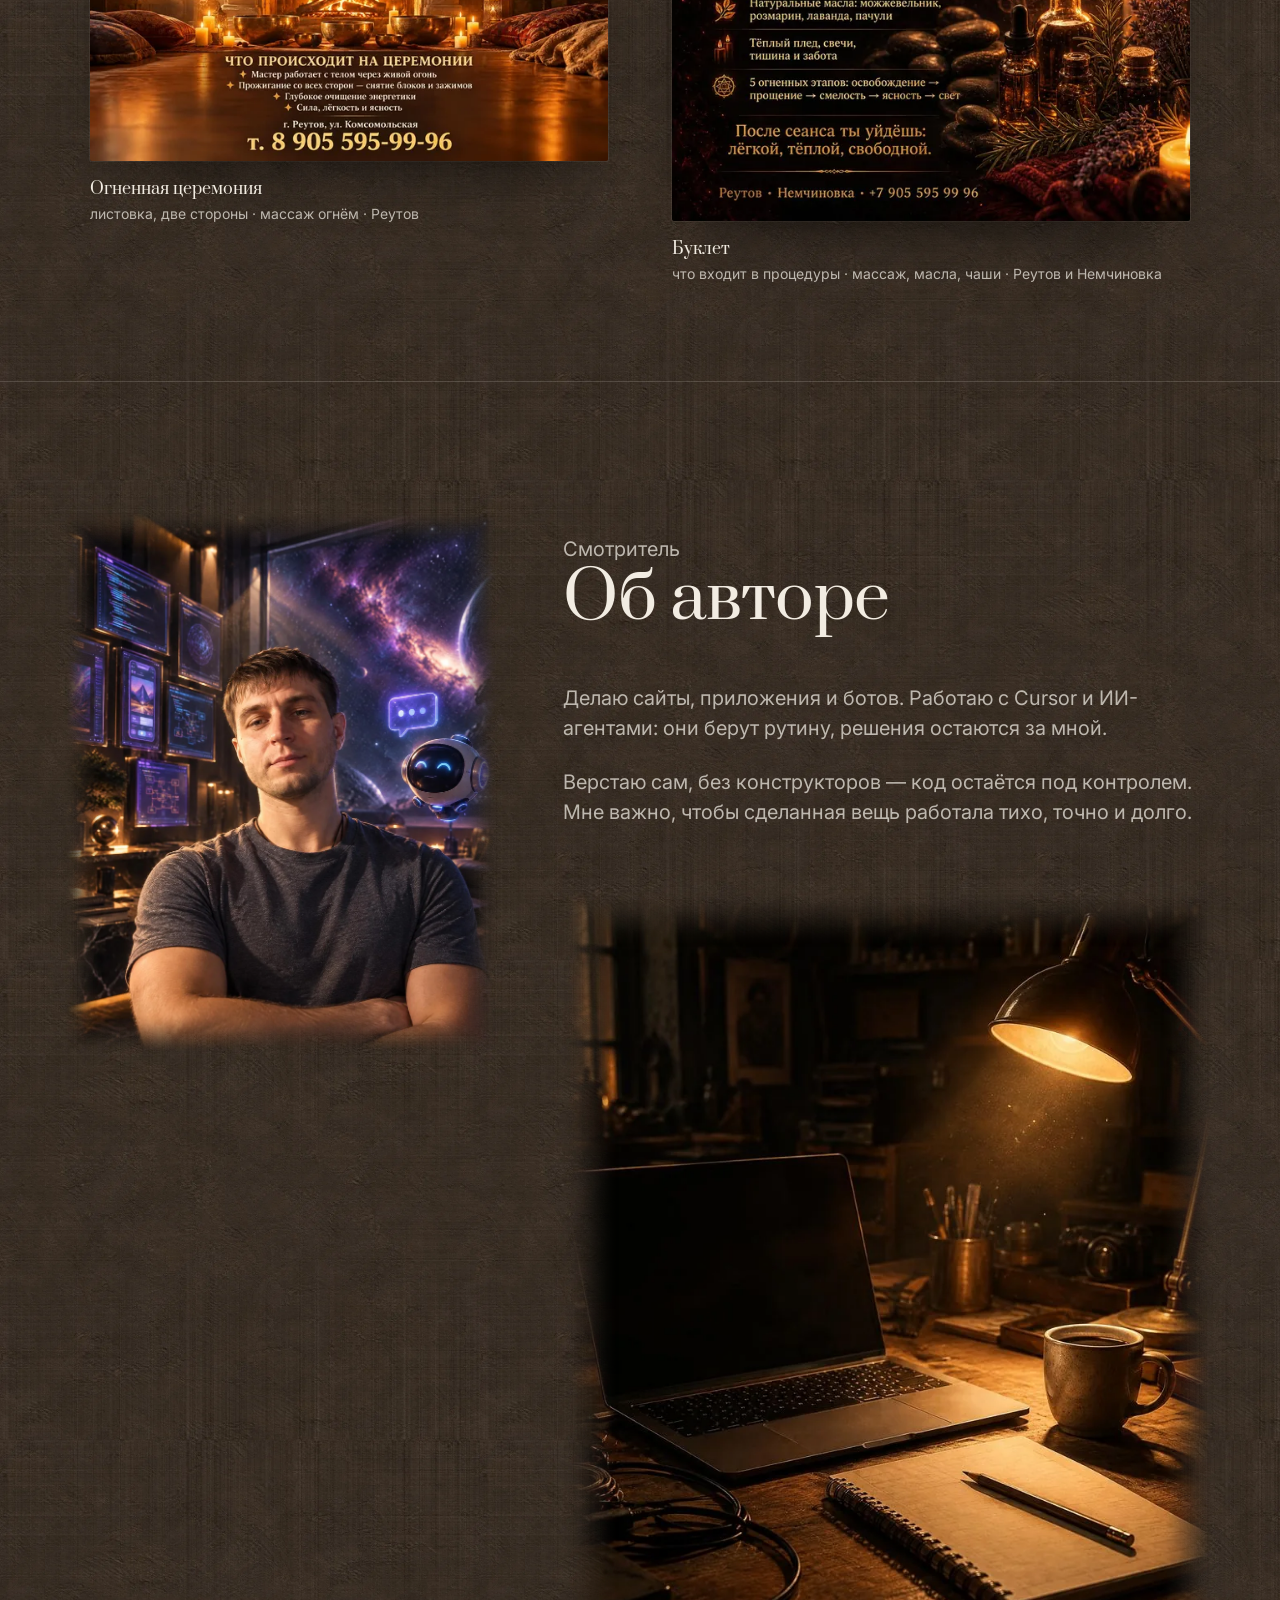
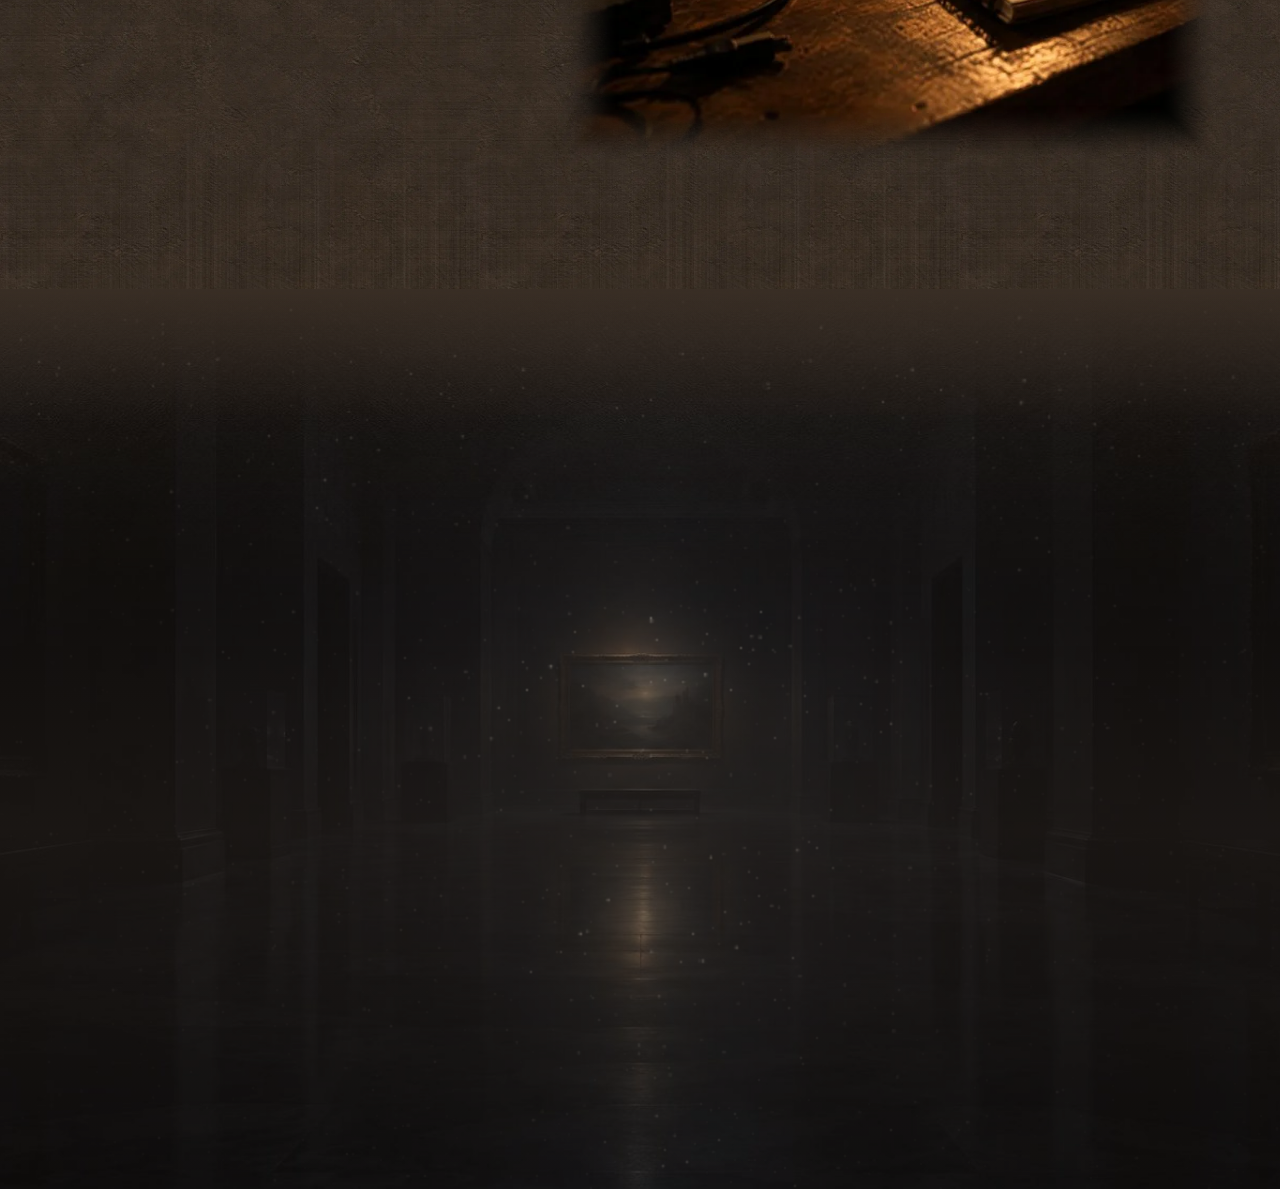
==== commit 96bd0a5b: "feat(cover): кнопка «Обсудить проект» ведёт в Telegram - кнопка на обложке: «Войти в галерею» -> «Об" ====
--- a/index.html
+++ b/index.html
@@ -29,7 +29,7 @@
 <link href="https://fonts.googleapis.com/css2?family=Prata&family=Inter:wght@300;400;500;600&display=swap" rel="stylesheet">
 <link rel="preload" as="image" href="img/hero-phone.webp?v=2" media="(max-width:1023px) and (orientation:portrait), (max-width:767px)">
 <link rel="preload" as="image" href="img/hero-desk.webp" media="(min-width:768px) and (orientation:landscape), (min-width:1024px)">
-<link rel="stylesheet" href="style.css?v=52">
+<link rel="stylesheet" href="style.css?v=53">
 </head>
 <body>
 
@@ -63,7 +63,7 @@
       <p class="eyebrow" id="coverKicker">Каталог работ</p>
       <h1 id="coverTitle">Сайты, приложения,<br>боты</h1>
       <p class="cover__offer" id="coverOffer"></p>
-      <a class="cta" href="#exp" id="coverCta">Смотреть экспозицию</a>
+      <a class="cta main-cta" href="https://t.me/LADAR888" target="_blank" rel="noopener" id="coverCta">Обсудить проект</a>
     </div>
     <!-- перечень работ: виден сразу, без прокрутки -->
     <nav class="index" id="coverIndex" aria-label="Работы"></nav>
@@ -162,8 +162,8 @@
   <button class="scheme__close" id="schemeClose" aria-label="Закрыть чертёж">✕</button>
 </div>
 
-<script src="data.js?v=20"></script>
-<script src="script.js?v=40"></script>
+<script src="data.js?v=21"></script>
+<script src="script.js?v=41"></script>
 <script src="dust.js?v=3"></script>
 </body>
 </html>
--- a/style.css
+++ b/style.css
@@ -595,3 +595,15 @@
 @media (min-width:1024px) and (max-width:1279px) and (max-height:799px){
   .index__l{display:none}
 }
+
+/* Кнопка «Обсудить проект» на обложке: была текстовой ссылкой высотой 20 px —
+   на телефоне в такую не попасть пальцем. Даём рамку в багетном стиле и высоту 44 px.
+   Латунь на тёмной стене: контраст 7.4:1 (норма WCAG AA — 4.5:1). */
+.cover .cta.main-cta{display:inline-flex;align-items:center;justify-content:center;
+  min-height:44px;padding:0 var(--s4);margin-top:var(--s4);
+  border:1px solid rgba(201,161,94,.55);border-radius:2px;color:var(--bronze,#c9a15e);
+  font:500 var(--t1)/1 var(--sans);letter-spacing:.16em;text-transform:uppercase;
+  transition:background .35s var(--ease),border-color .35s var(--ease),color .35s var(--ease)}
+.cover .cta.main-cta::after{display:none}
+.cover .cta.main-cta:hover,.cover .cta.main-cta:focus-visible{
+  background:var(--bronze,#c9a15e);border-color:var(--bronze,#c9a15e);color:#1a140e}
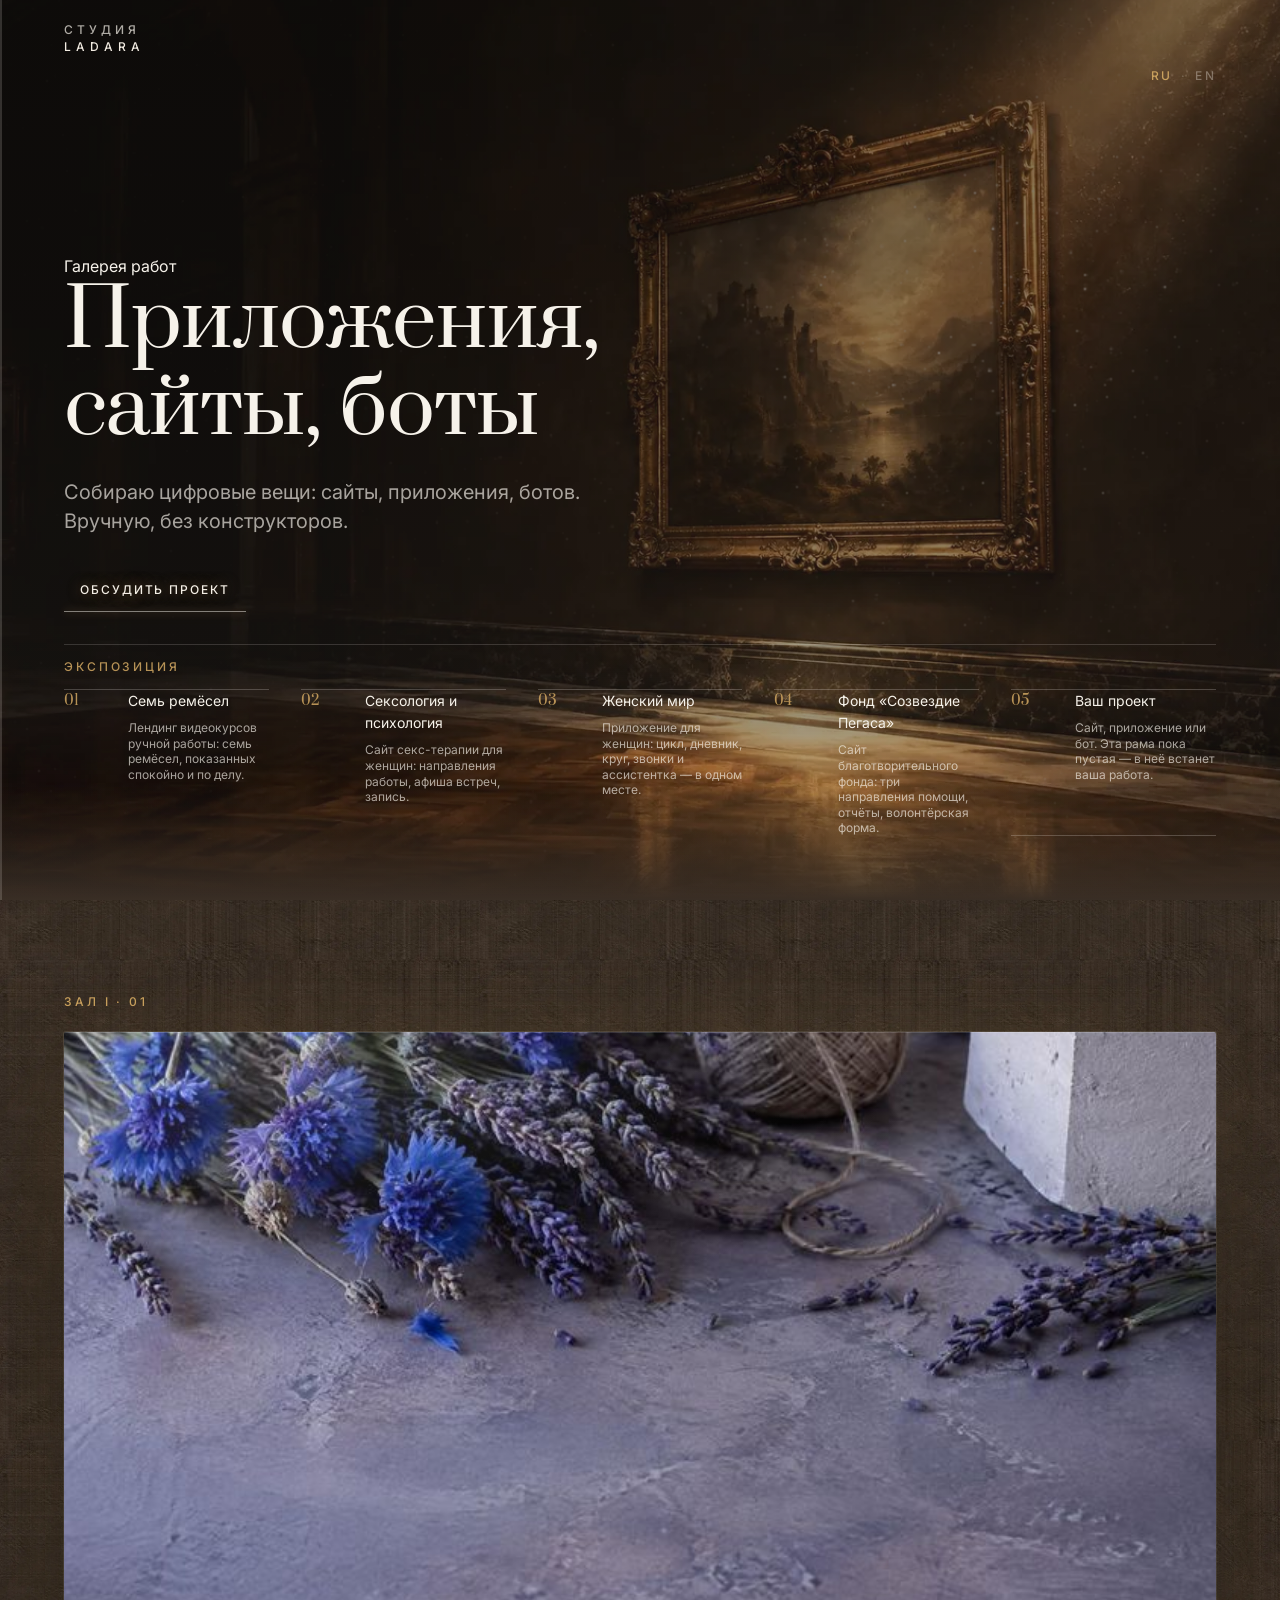
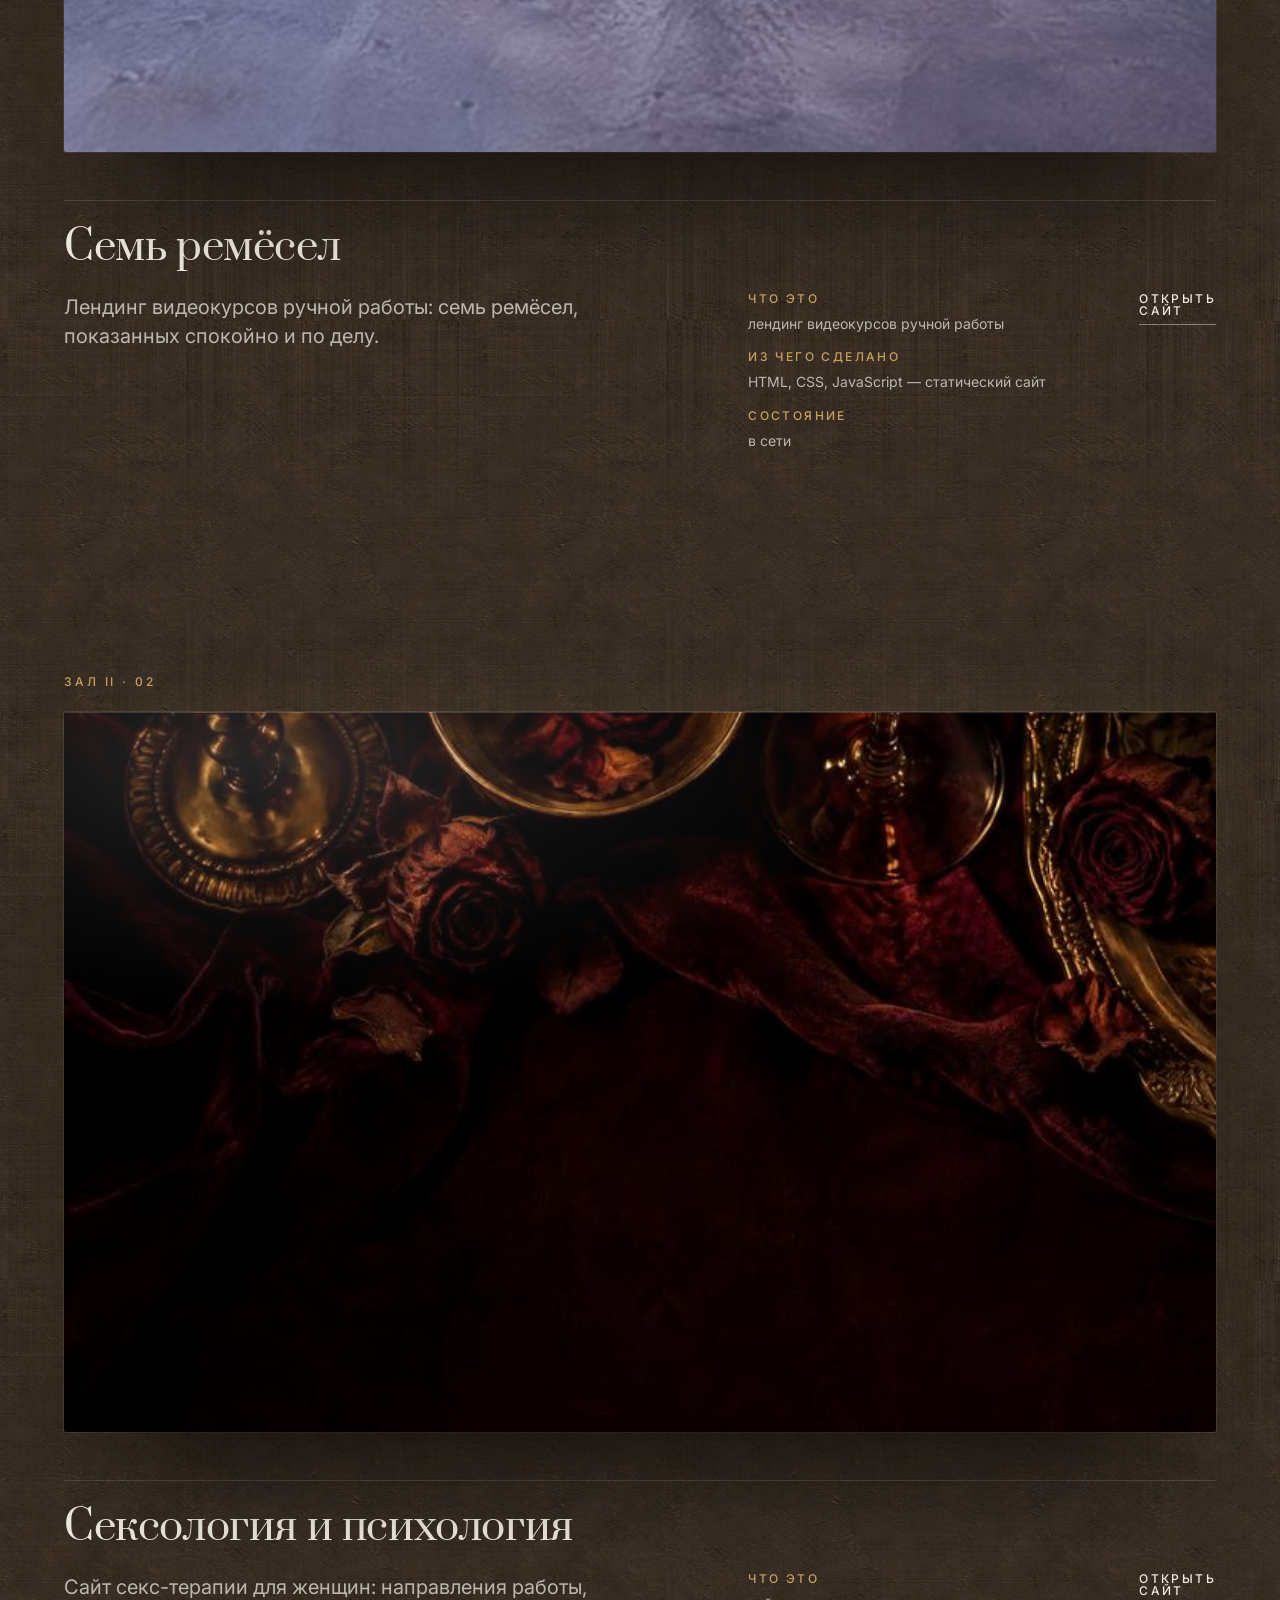
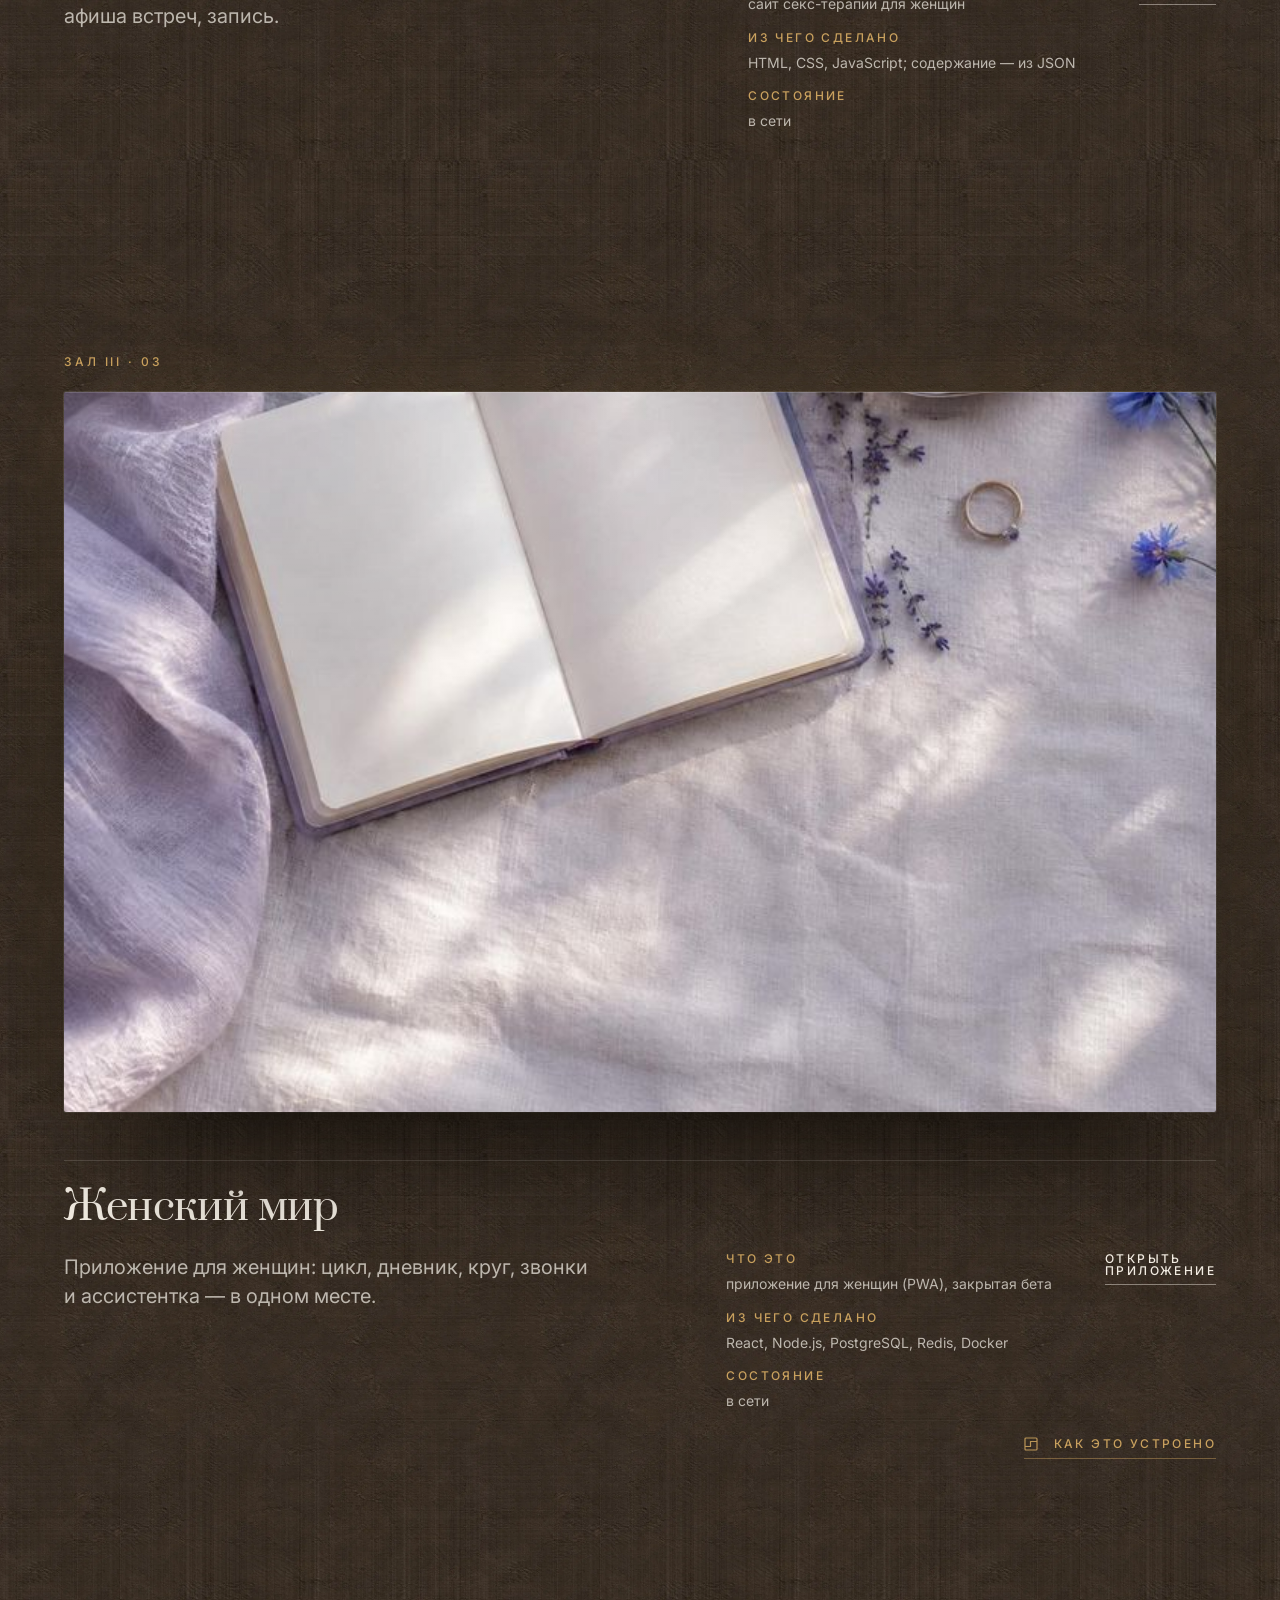
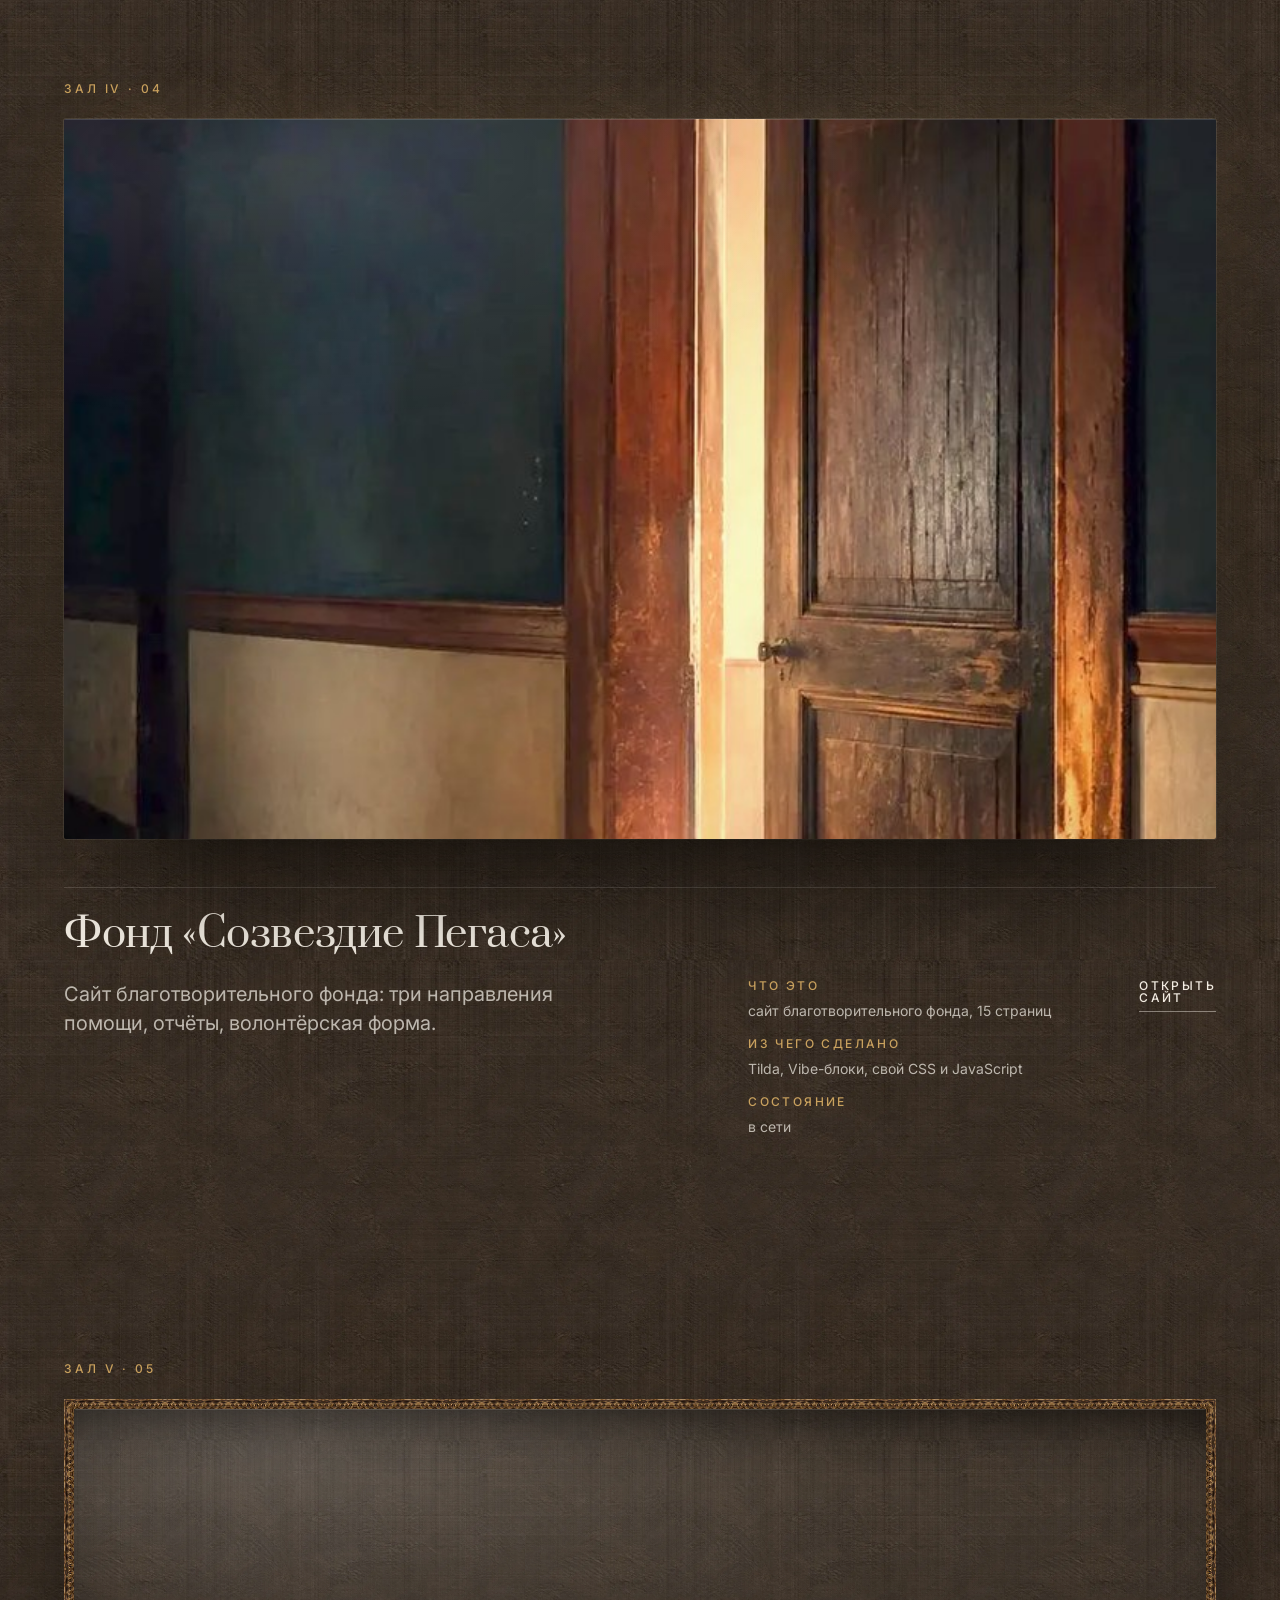
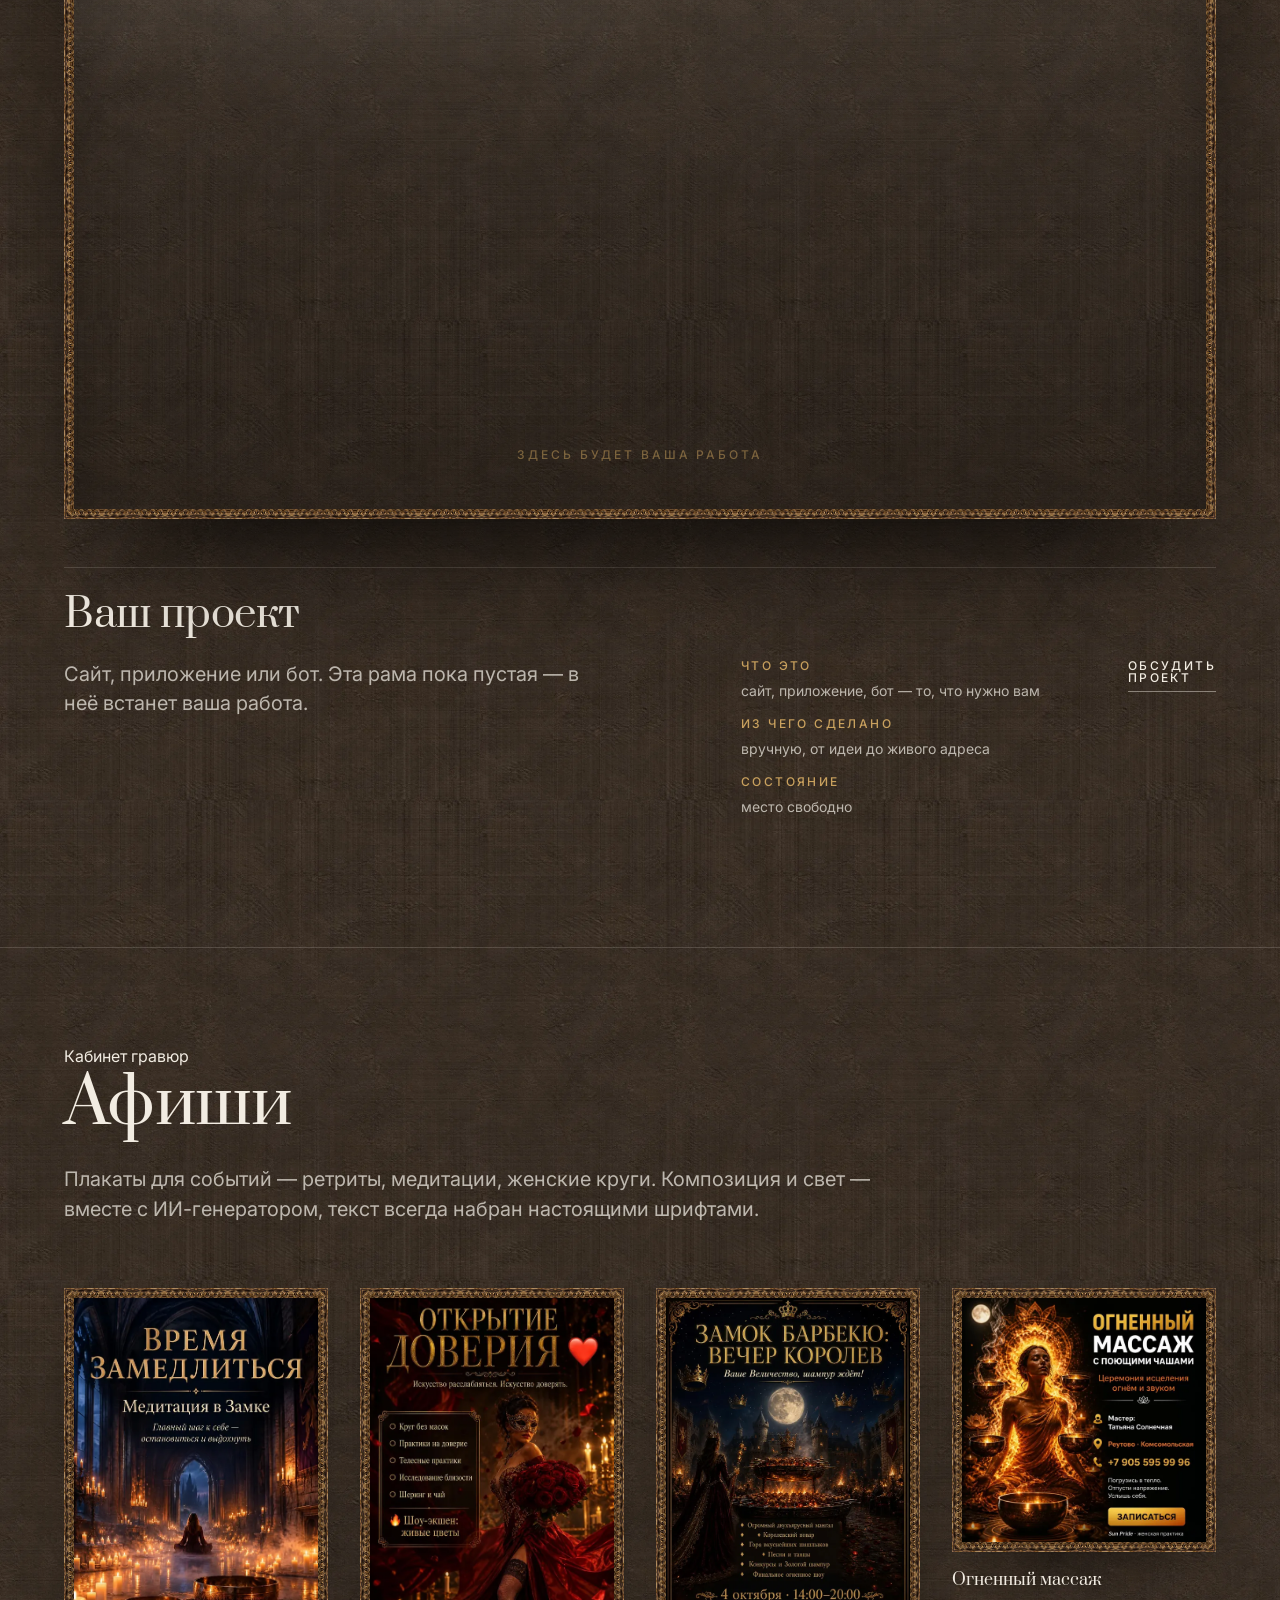
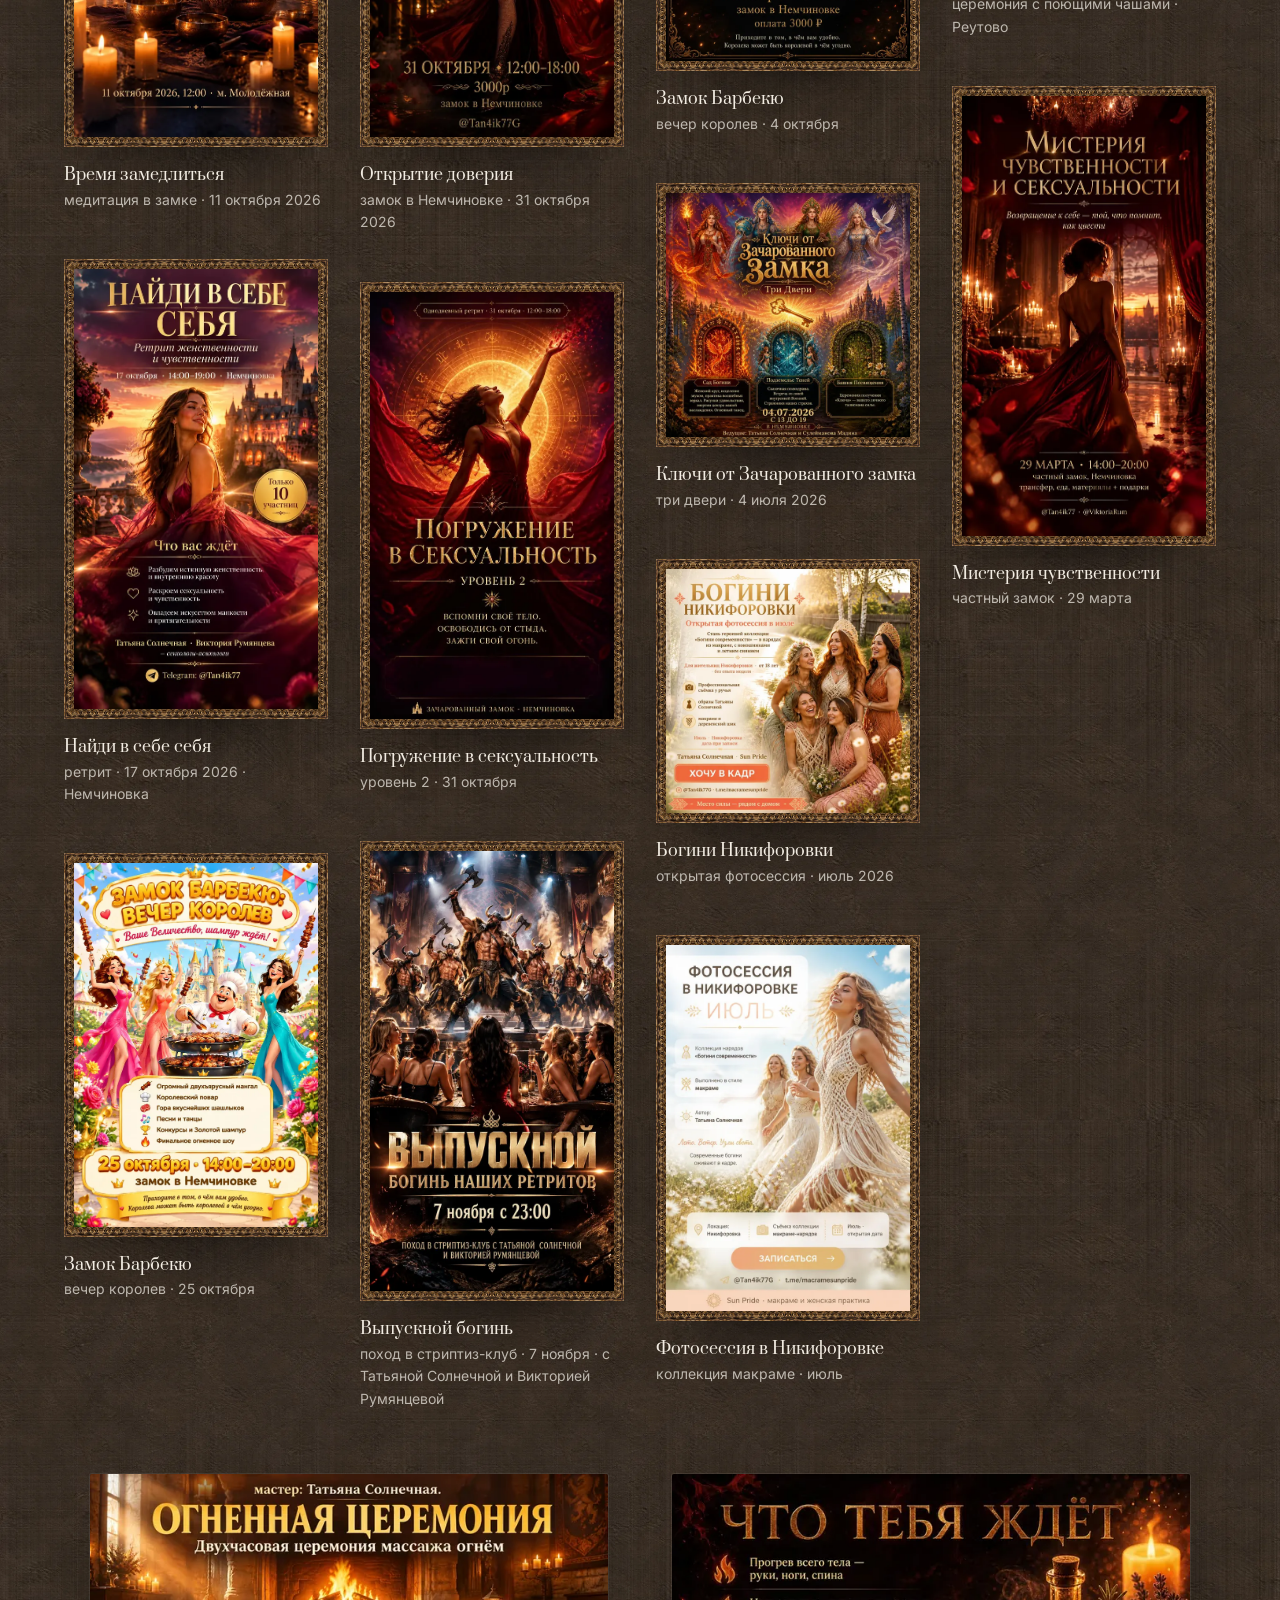
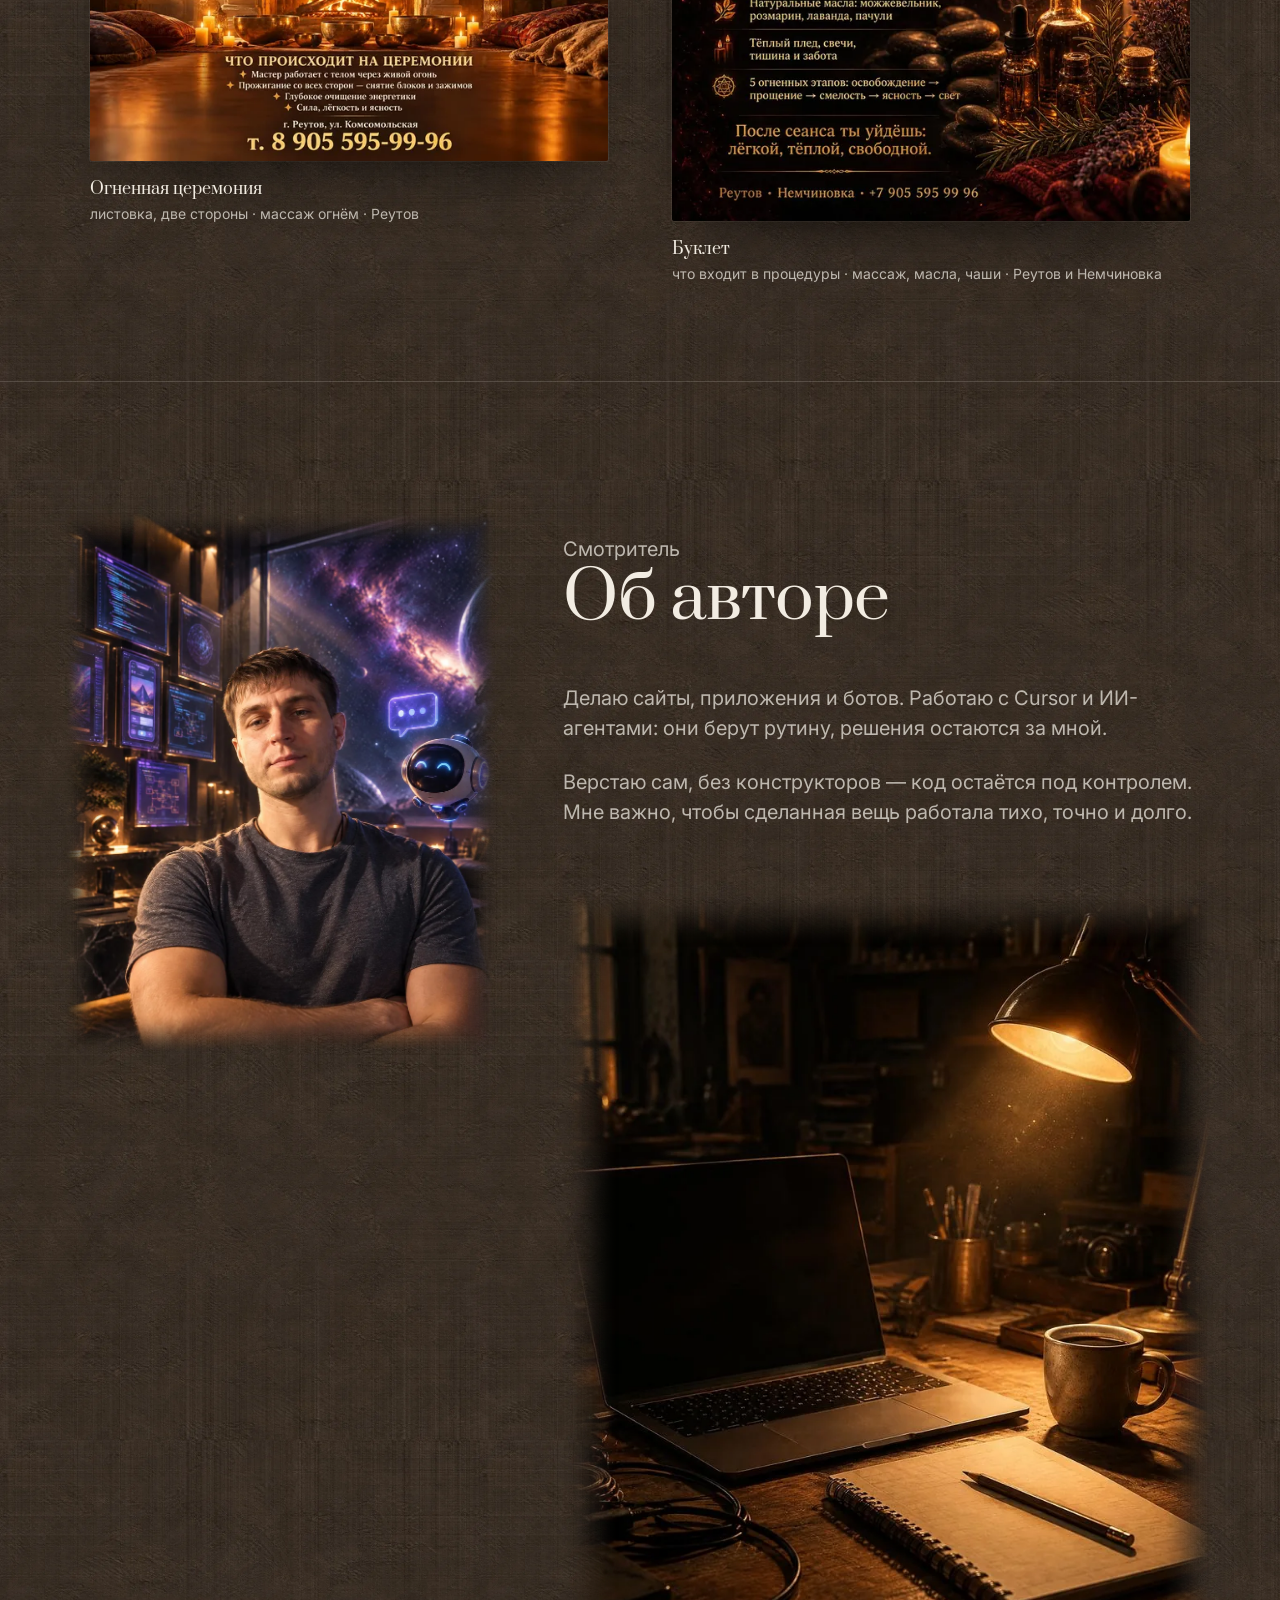
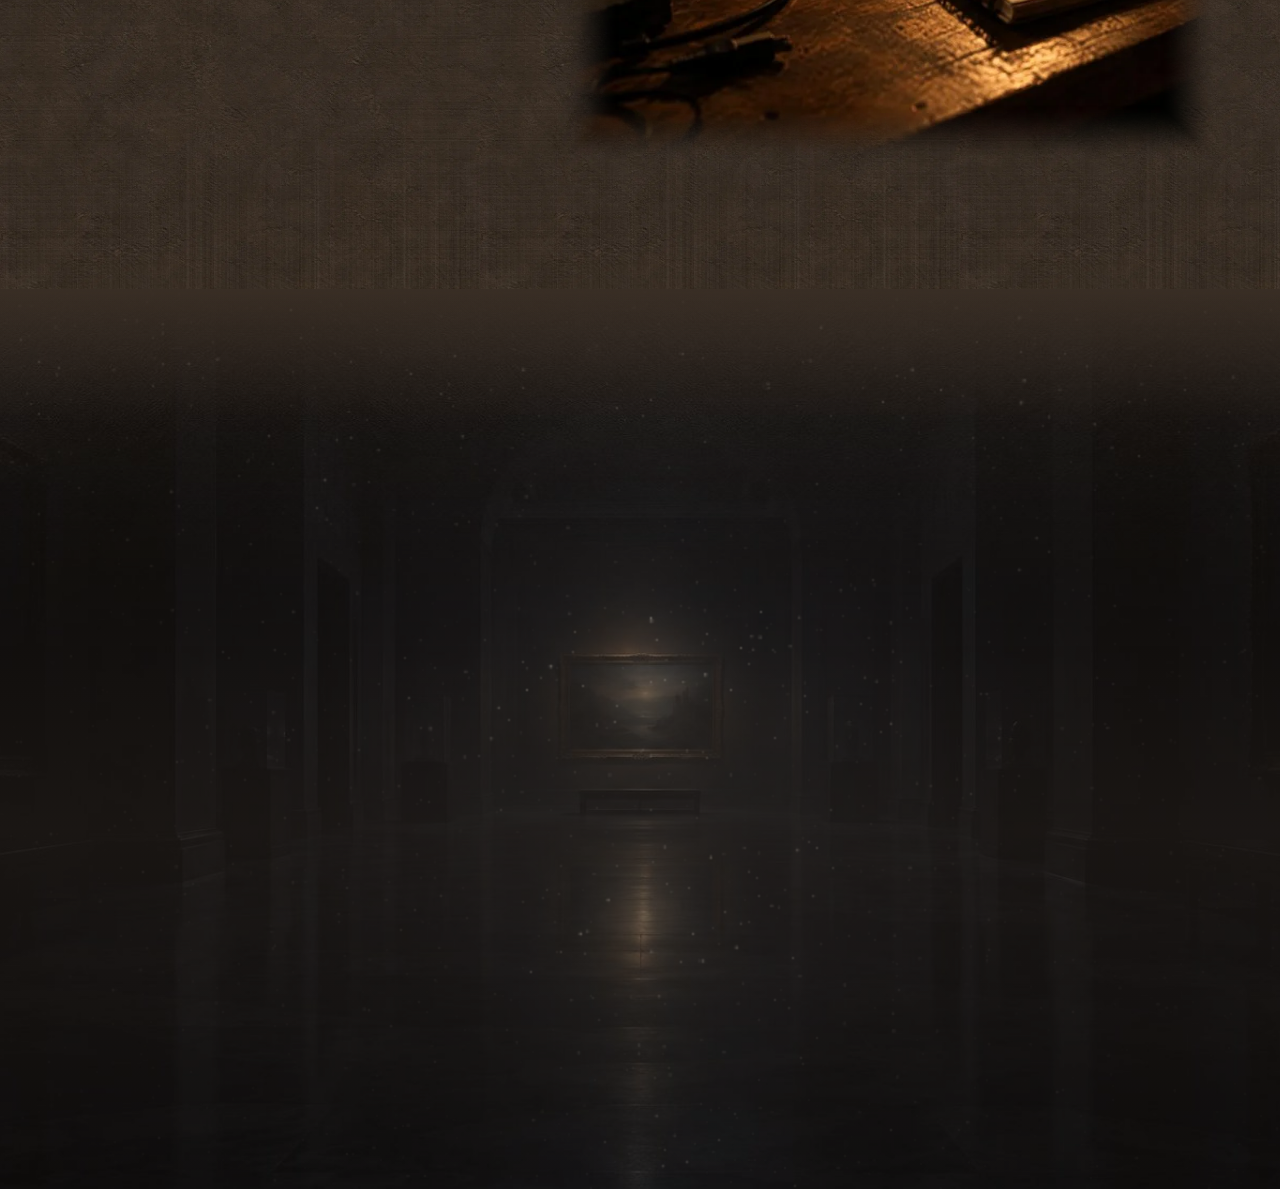
==== commit efb3564f: "style(cover): кнопка «Обсудить проект» — белый текст с подчёркиванием и тёплым свечением Было: рамка" ====
--- a/index.html
+++ b/index.html
@@ -29,7 +29,7 @@
 <link href="https://fonts.googleapis.com/css2?family=Prata&family=Inter:wght@300;400;500;600&display=swap" rel="stylesheet">
 <link rel="preload" as="image" href="img/hero-phone.webp?v=2" media="(max-width:1023px) and (orientation:portrait), (max-width:767px)">
 <link rel="preload" as="image" href="img/hero-desk.webp" media="(min-width:768px) and (orientation:landscape), (min-width:1024px)">
-<link rel="stylesheet" href="style.css?v=53">
+<link rel="stylesheet" href="style.css?v=54">
 </head>
 <body>
 
--- a/style.css
+++ b/style.css
@@ -596,14 +596,34 @@
   .index__l{display:none}
 }
 
-/* Кнопка «Обсудить проект» на обложке: была текстовой ссылкой высотой 20 px —
-   на телефоне в такую не попасть пальцем. Даём рамку в багетном стиле и высоту 44 px.
-   Латунь на тёмной стене: контраст 7.4:1 (норма WCAG AA — 4.5:1). */
+/* Кнопка «Обсудить проект» на обложке: белый текст с подчёркиванием и тёплым
+   свечением — как лампа над работой в зале. Свечение статичное: не анимация,
+   при prefers-reduced-motion остаётся как есть.
+   Высота 44 px — тап-цель для пальца; контраст белого на стене 12.6:1. */
 .cover .cta.main-cta{display:inline-flex;align-items:center;justify-content:center;
-  min-height:44px;padding:0 var(--s4);margin-top:var(--s4);
-  border:1px solid rgba(201,161,94,.55);border-radius:2px;color:var(--bronze,#c9a15e);
-  font:500 var(--t1)/1 var(--sans);letter-spacing:.16em;text-transform:uppercase;
-  transition:background .35s var(--ease),border-color .35s var(--ease),color .35s var(--ease)}
-.cover .cta.main-cta::after{display:none}
-.cover .cta.main-cta:hover,.cover .cta.main-cta:focus-visible{
-  background:var(--bronze,#c9a15e);border-color:var(--bronze,#c9a15e);color:#1a140e}
+  min-height:44px;padding:0 var(--s2);margin-top:var(--s4);
+  color:#f4efe6;font:500 var(--t1)/1 var(--sans);letter-spacing:.16em;text-transform:uppercase;
+  text-shadow:0 0 14px rgba(201,161,94,.55),0 0 34px rgba(201,161,94,.28);
+  transition:text-shadow .45s var(--ease),color .45s var(--ease)}
+.cover .cta.main-cta::after{display:block;height:1px;background:currentColor;opacity:.5;
+  box-shadow:0 0 7px rgba(201,161,94,.85),0 0 16px rgba(201,161,94,.45);
+  transition:transform .5s var(--ease),opacity .5s var(--ease),box-shadow .5s var(--ease)}
+.cover .cta.main-cta:hover,.cover .cta.main-cta:focus-visible{color:#fff;
+  text-shadow:0 0 16px rgba(201,161,94,.85),0 0 40px rgba(201,161,94,.5),0 0 70px rgba(201,161,94,.25)}
+.cover .cta.main-cta:hover::after,.cover .cta.main-cta:focus-visible::after{opacity:1;
+  box-shadow:0 0 10px rgba(201,161,94,1),0 0 22px rgba(201,161,94,.65)}
+@media (prefers-reduced-motion:reduce){
+  .cover .cta.main-cta,.cover .cta.main-cta::after{transition:none}
+}
+
+/* Телефон: кнопка «Обсудить проект» была шире стены — кончалась на 240 px,
+   а рама начинается с 208. Сужаем отступы и трекинг, чтобы влезла в 62% ширины. */
+@media (max-width:767px){
+  .cover .cta.main-cta{padding:0;letter-spacing:.08em;font-size:11px;max-width:60%;
+    margin-top:var(--s2);min-height:42px}
+}
+/* Низкие телефоны: кнопка выросла в высоту и поджала список — убираем лишний воздух. */
+@media (max-width:767px) and (max-height:860px){
+  .cover__offer{margin-top:var(--s2)}
+  .cover .cta.main-cta{margin-top:var(--s2)}
+}
